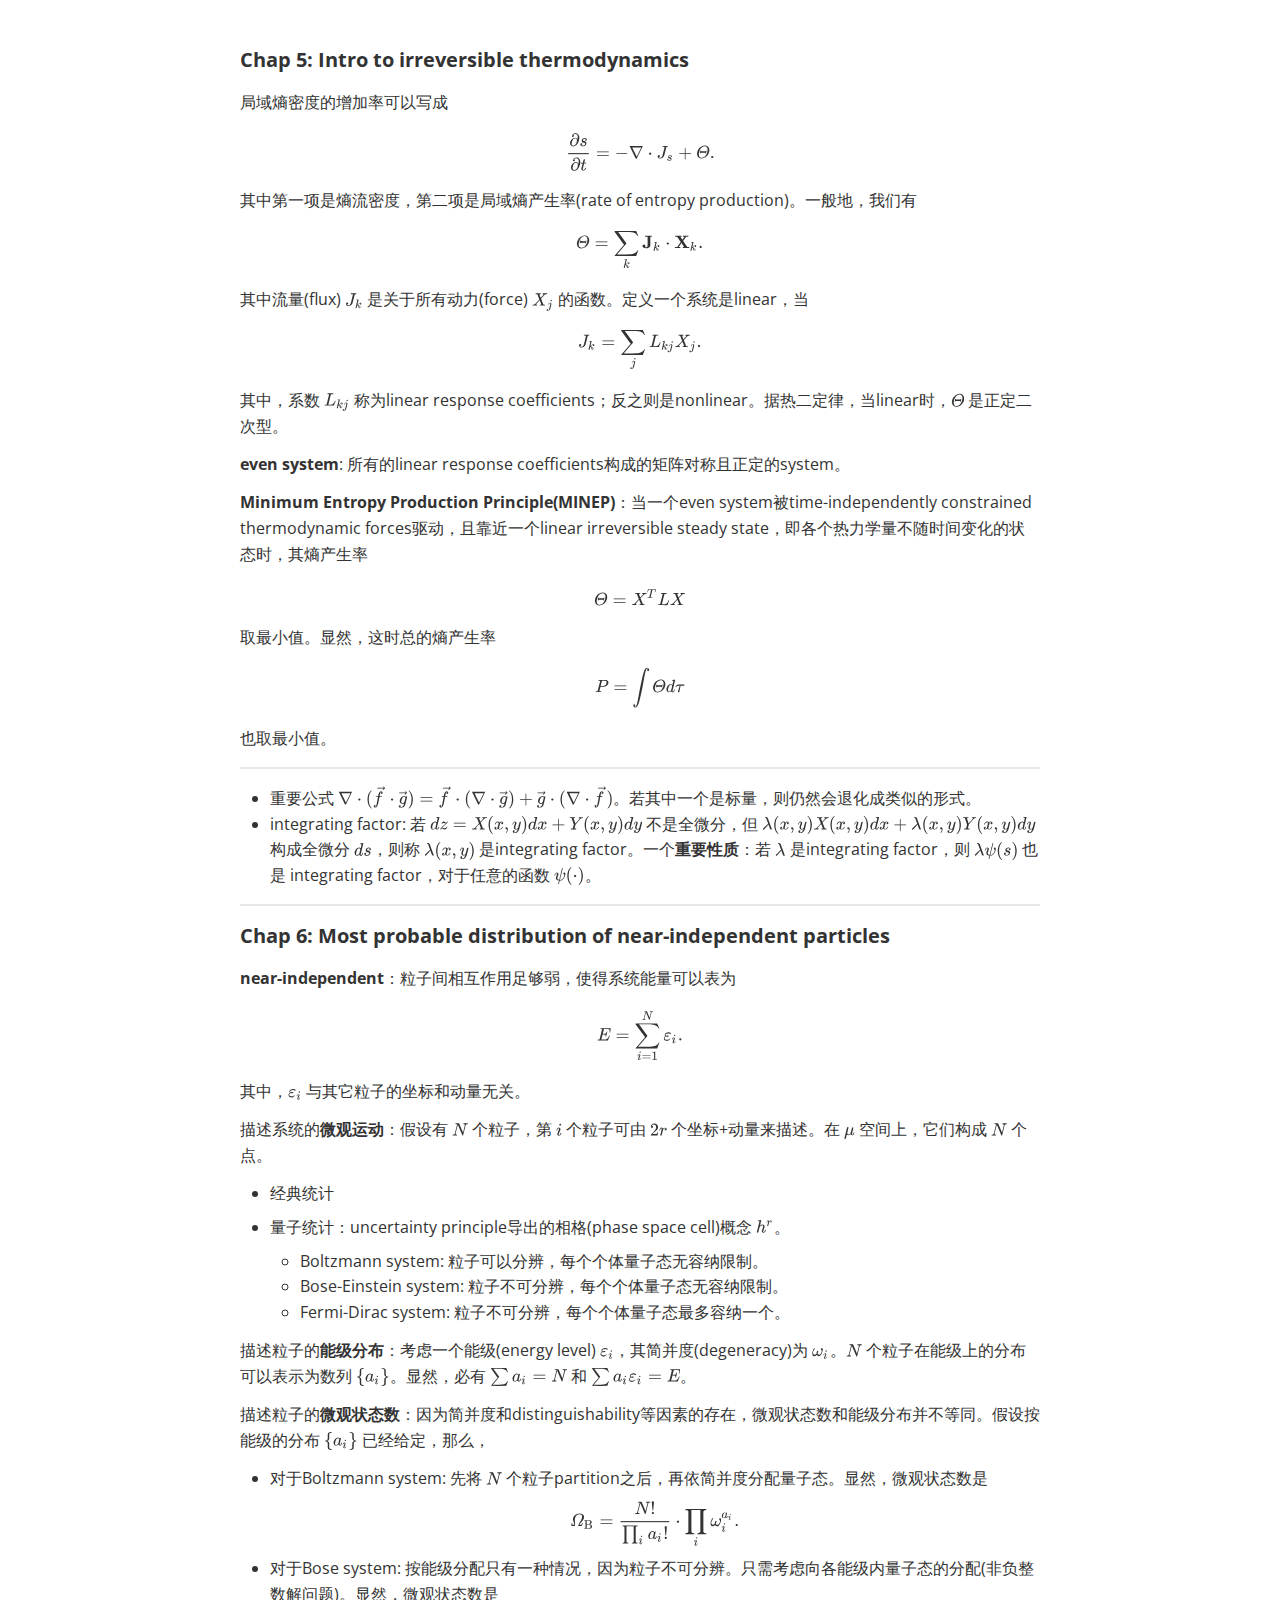
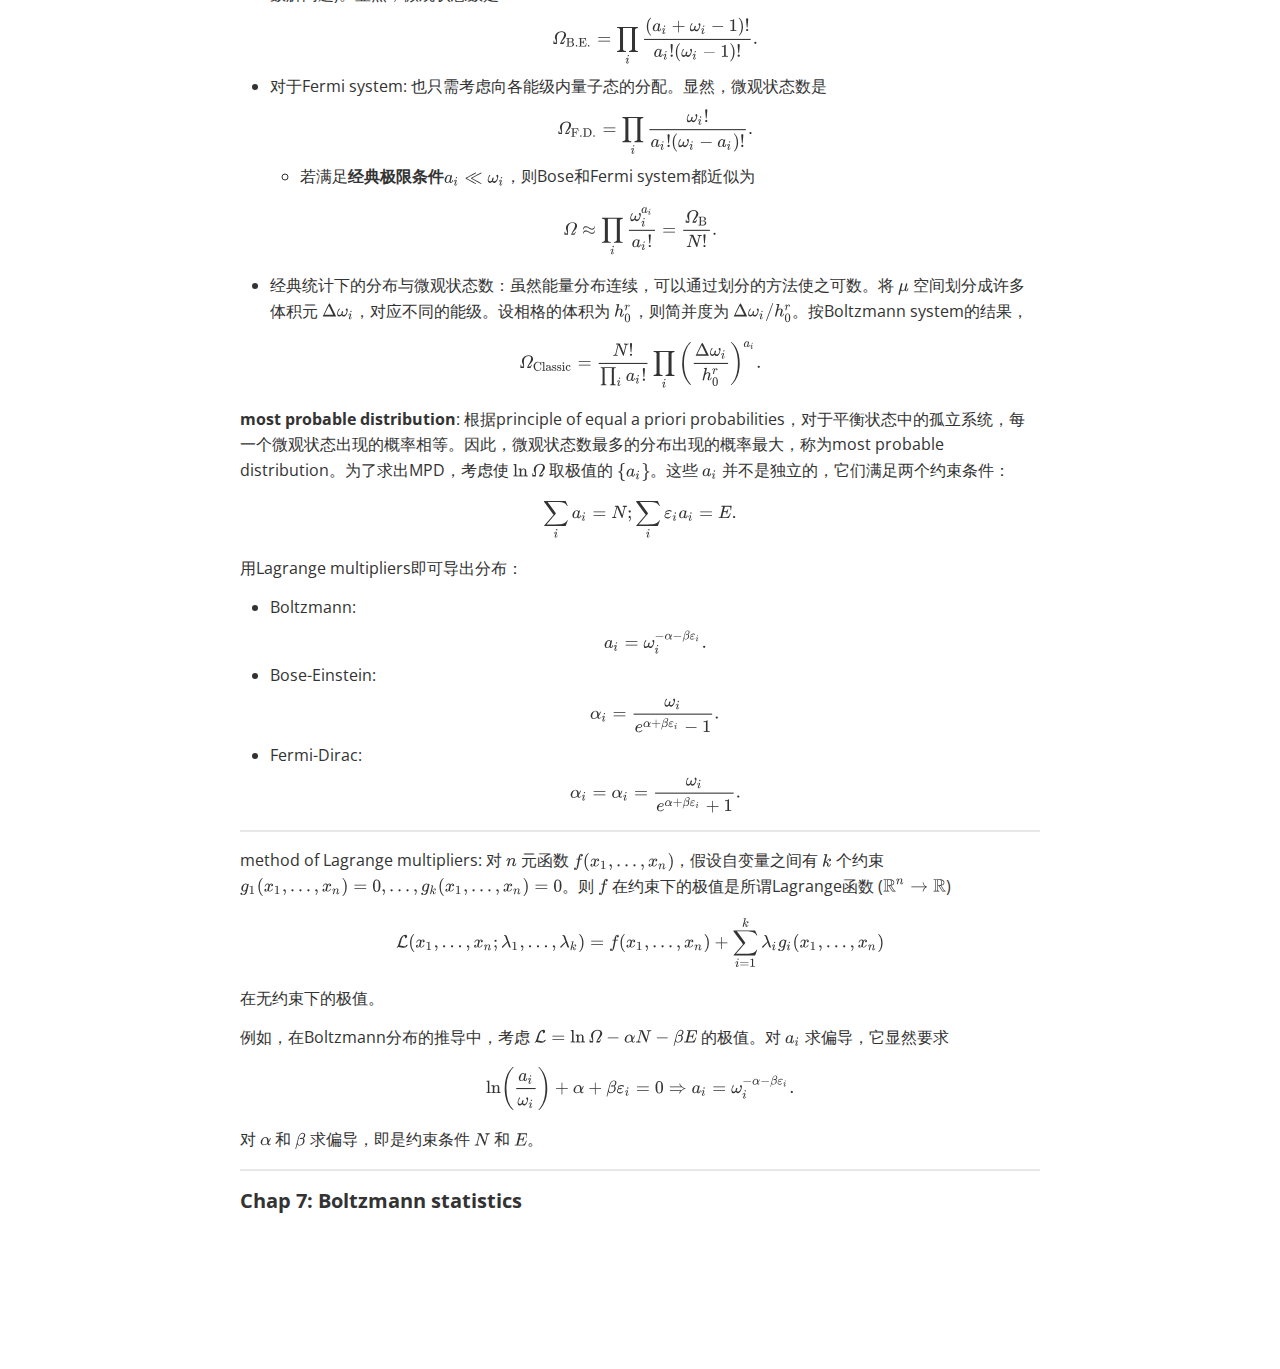
==== opennotes/thermodynamics/thermonotes_5-6.html @ 4eda4f96 "notes on thermodynamics" ====
<!doctype html>
<html>
<head>
<meta charset='UTF-8'><meta name='viewport' content='width=device-width initial-scale=1'>
<title>thermonotes</title><link href='https://fonts.loli.net/css?family=Open+Sans:400italic,700italic,700,400&subset=latin,latin-ext' rel='stylesheet' type='text/css' /><style type='text/css'>html {overflow-x: initial !important;}:root { --bg-color:#ffffff; --text-color:#333333; --select-text-bg-color:#B5D6FC; --select-text-font-color:auto; --monospace:"Lucida Console",Consolas,"Courier",monospace; }
html { font-size: 14px; background-color: var(--bg-color); color: var(--text-color); font-family: "Helvetica Neue", Helvetica, Arial, sans-serif; -webkit-font-smoothing: antialiased; }
body { margin: 0px; padding: 0px; height: auto; bottom: 0px; top: 0px; left: 0px; right: 0px; font-size: 1rem; line-height: 1.42857; overflow-x: hidden; background: inherit; tab-size: 4; }
iframe { margin: auto; }
a.url { word-break: break-all; }
a:active, a:hover { outline: 0px; }
.in-text-selection, ::selection { text-shadow: none; background: var(--select-text-bg-color); color: var(--select-text-font-color); }
#write { margin: 0px auto; height: auto; width: inherit; word-break: normal; overflow-wrap: break-word; position: relative; white-space: normal; overflow-x: visible; padding-top: 40px; }
#write.first-line-indent p { text-indent: 2em; }
#write.first-line-indent li p, #write.first-line-indent p * { text-indent: 0px; }
#write.first-line-indent li { margin-left: 2em; }
.for-image #write { padding-left: 8px; padding-right: 8px; }
body.typora-export { padding-left: 30px; padding-right: 30px; }
.typora-export .footnote-line, .typora-export li, .typora-export p { white-space: pre-wrap; }
@media screen and (max-width: 500px) {
  body.typora-export { padding-left: 0px; padding-right: 0px; }
  #write { padding-left: 20px; padding-right: 20px; }
  .CodeMirror-sizer { margin-left: 0px !important; }
  .CodeMirror-gutters { display: none !important; }
}
#write li > figure:last-child { margin-bottom: 0.5rem; }
#write ol, #write ul { position: relative; }
img { max-width: 100%; vertical-align: middle; }
button, input, select, textarea { color: inherit; font: inherit; }
input[type="checkbox"], input[type="radio"] { line-height: normal; padding: 0px; }
*, ::after, ::before { box-sizing: border-box; }
#write h1, #write h2, #write h3, #write h4, #write h5, #write h6, #write p, #write pre { width: inherit; }
#write h1, #write h2, #write h3, #write h4, #write h5, #write h6, #write p { position: relative; }
p { line-height: inherit; }
h1, h2, h3, h4, h5, h6 { break-after: avoid-page; break-inside: avoid; orphans: 2; }
p { orphans: 4; }
h1 { font-size: 2rem; }
h2 { font-size: 1.8rem; }
h3 { font-size: 1.6rem; }
h4 { font-size: 1.4rem; }
h5 { font-size: 1.2rem; }
h6 { font-size: 1rem; }
.md-math-block, .md-rawblock, h1, h2, h3, h4, h5, h6, p { margin-top: 1rem; margin-bottom: 1rem; }
.hidden { display: none; }
.md-blockmeta { color: rgb(204, 204, 204); font-weight: 700; font-style: italic; }
a { cursor: pointer; }
sup.md-footnote { padding: 2px 4px; background-color: rgba(238, 238, 238, 0.7); color: rgb(85, 85, 85); border-radius: 4px; cursor: pointer; }
sup.md-footnote a, sup.md-footnote a:hover { color: inherit; text-transform: inherit; text-decoration: inherit; }
#write input[type="checkbox"] { cursor: pointer; width: inherit; height: inherit; }
figure { overflow-x: auto; margin: 1.2em 0px; max-width: calc(100% + 16px); padding: 0px; }
figure > table { margin: 0px !important; }
tr { break-inside: avoid; break-after: auto; }
thead { display: table-header-group; }
table { border-collapse: collapse; border-spacing: 0px; width: 100%; overflow: auto; break-inside: auto; text-align: left; }
table.md-table td { min-width: 32px; }
.CodeMirror-gutters { border-right: 0px; background-color: inherit; }
.CodeMirror-linenumber { user-select: none; }
.CodeMirror { text-align: left; }
.CodeMirror-placeholder { opacity: 0.3; }
.CodeMirror pre { padding: 0px 4px; }
.CodeMirror-lines { padding: 0px; }
div.hr:focus { cursor: none; }
#write pre { white-space: pre-wrap; }
#write.fences-no-line-wrapping pre { white-space: pre; }
#write pre.ty-contain-cm { white-space: normal; }
.CodeMirror-gutters { margin-right: 4px; }
.md-fences { font-size: 0.9rem; display: block; break-inside: avoid; text-align: left; overflow: visible; white-space: pre; background: inherit; position: relative !important; }
.md-diagram-panel { width: 100%; margin-top: 10px; text-align: center; padding-top: 0px; padding-bottom: 8px; overflow-x: auto; }
#write .md-fences.mock-cm { white-space: pre-wrap; }
.md-fences.md-fences-with-lineno { padding-left: 0px; }
#write.fences-no-line-wrapping .md-fences.mock-cm { white-space: pre; overflow-x: auto; }
.md-fences.mock-cm.md-fences-with-lineno { padding-left: 8px; }
.CodeMirror-line, twitterwidget { break-inside: avoid; }
.footnotes { opacity: 0.8; font-size: 0.9rem; margin-top: 1em; margin-bottom: 1em; }
.footnotes + .footnotes { margin-top: 0px; }
.md-reset { margin: 0px; padding: 0px; border: 0px; outline: 0px; vertical-align: top; background: 0px 0px; text-decoration: none; text-shadow: none; float: none; position: static; width: auto; height: auto; white-space: nowrap; cursor: inherit; -webkit-tap-highlight-color: transparent; line-height: normal; font-weight: 400; text-align: left; box-sizing: content-box; direction: ltr; }
li div { padding-top: 0px; }
blockquote { margin: 1rem 0px; }
li .mathjax-block, li p { margin: 0.5rem 0px; }
li { margin: 0px; position: relative; }
blockquote > :last-child { margin-bottom: 0px; }
blockquote > :first-child, li > :first-child { margin-top: 0px; }
.footnotes-area { color: rgb(136, 136, 136); margin-top: 0.714rem; padding-bottom: 0.143rem; white-space: normal; }
#write .footnote-line { white-space: pre-wrap; }
@media print {
  body, html { border: 1px solid transparent; height: 99%; break-after: avoid; break-before: avoid; }
  #write { margin-top: 0px; padding-top: 0px; border-color: transparent !important; }
  .typora-export * { -webkit-print-color-adjust: exact; }
  html.blink-to-pdf { font-size: 13px; }
  .typora-export #write { padding-left: 32px; padding-right: 32px; padding-bottom: 0px; break-after: avoid; }
  .typora-export #write::after { height: 0px; }
}
.footnote-line { margin-top: 0.714em; font-size: 0.7em; }
a img, img a { cursor: pointer; }
pre.md-meta-block { font-size: 0.8rem; min-height: 0.8rem; white-space: pre-wrap; background: rgb(204, 204, 204); display: block; overflow-x: hidden; }
p > .md-image:only-child:not(.md-img-error) img, p > img:only-child { display: block; margin: auto; }
p > .md-image:only-child { display: inline-block; width: 100%; }
#write .MathJax_Display { margin: 0.8em 0px 0px; }
.md-math-block { width: 100%; }
.md-math-block:not(:empty)::after { display: none; }
[contenteditable="true"]:active, [contenteditable="true"]:focus { outline: 0px; box-shadow: none; }
.md-task-list-item { position: relative; list-style-type: none; }
.task-list-item.md-task-list-item { padding-left: 0px; }
.md-task-list-item > input { position: absolute; top: 0px; left: 0px; margin-left: -1.2em; margin-top: calc(1em - 10px); border: none; }
.math { font-size: 1rem; }
.md-toc { min-height: 3.58rem; position: relative; font-size: 0.9rem; border-radius: 10px; }
.md-toc-content { position: relative; margin-left: 0px; }
.md-toc-content::after, .md-toc::after { display: none; }
.md-toc-item { display: block; color: rgb(65, 131, 196); }
.md-toc-item a { text-decoration: none; }
.md-toc-inner:hover { text-decoration: underline; }
.md-toc-inner { display: inline-block; cursor: pointer; }
.md-toc-h1 .md-toc-inner { margin-left: 0px; font-weight: 700; }
.md-toc-h2 .md-toc-inner { margin-left: 2em; }
.md-toc-h3 .md-toc-inner { margin-left: 4em; }
.md-toc-h4 .md-toc-inner { margin-left: 6em; }
.md-toc-h5 .md-toc-inner { margin-left: 8em; }
.md-toc-h6 .md-toc-inner { margin-left: 10em; }
@media screen and (max-width: 48em) {
  .md-toc-h3 .md-toc-inner { margin-left: 3.5em; }
  .md-toc-h4 .md-toc-inner { margin-left: 5em; }
  .md-toc-h5 .md-toc-inner { margin-left: 6.5em; }
  .md-toc-h6 .md-toc-inner { margin-left: 8em; }
}
a.md-toc-inner { font-size: inherit; font-style: inherit; font-weight: inherit; line-height: inherit; }
.footnote-line a:not(.reversefootnote) { color: inherit; }
.md-attr { display: none; }
.md-fn-count::after { content: "."; }
code, pre, samp, tt { font-family: var(--monospace); }
kbd { margin: 0px 0.1em; padding: 0.1em 0.6em; font-size: 0.8em; color: rgb(36, 39, 41); background: rgb(255, 255, 255); border: 1px solid rgb(173, 179, 185); border-radius: 3px; box-shadow: rgba(12, 13, 14, 0.2) 0px 1px 0px, rgb(255, 255, 255) 0px 0px 0px 2px inset; white-space: nowrap; vertical-align: middle; }
.md-comment { color: rgb(162, 127, 3); opacity: 0.8; font-family: var(--monospace); }
code { text-align: left; vertical-align: initial; }
a.md-print-anchor { white-space: pre !important; border-width: initial !important; border-style: none !important; border-color: initial !important; display: inline-block !important; position: absolute !important; width: 1px !important; right: 0px !important; outline: 0px !important; background: 0px 0px !important; text-decoration: initial !important; text-shadow: initial !important; }
.md-inline-math .MathJax_SVG .noError { display: none !important; }
.html-for-mac .inline-math-svg .MathJax_SVG { vertical-align: 0.2px; }
.md-math-block .MathJax_SVG_Display { text-align: center; margin: 0px; position: relative; text-indent: 0px; max-width: none; max-height: none; min-height: 0px; min-width: 100%; width: auto; overflow-y: hidden; display: block !important; }
.MathJax_SVG_Display, .md-inline-math .MathJax_SVG_Display { width: auto; margin: inherit; display: inline-block !important; }
.MathJax_SVG .MJX-monospace { font-family: var(--monospace); }
.MathJax_SVG .MJX-sans-serif { font-family: sans-serif; }
.MathJax_SVG { display: inline; font-style: normal; font-weight: 400; line-height: normal; zoom: 90%; text-indent: 0px; text-align: left; text-transform: none; letter-spacing: normal; word-spacing: normal; overflow-wrap: normal; white-space: nowrap; float: none; direction: ltr; max-width: none; max-height: none; min-width: 0px; min-height: 0px; border: 0px; padding: 0px; margin: 0px; }
.MathJax_SVG * { transition: none 0s ease 0s; }
.MathJax_SVG_Display svg { vertical-align: middle !important; margin-bottom: 0px !important; margin-top: 0px !important; }
.os-windows.monocolor-emoji .md-emoji { font-family: "Segoe UI Symbol", sans-serif; }
.md-diagram-panel > svg { max-width: 100%; }
[lang="mermaid"] svg, [lang="flow"] svg { max-width: 100%; height: auto; }
[lang="mermaid"] .node text { font-size: 1rem; }
table tr th { border-bottom: 0px; }
video { max-width: 100%; display: block; margin: 0px auto; }
iframe { max-width: 100%; width: 100%; border: none; }
.highlight td, .highlight tr { border: 0px; }
svg[id^="mermaidChart"] { line-height: 1em; }
mark { background: rgb(255, 255, 0); color: rgb(0, 0, 0); }
.md-html-inline .md-plain, .md-html-inline strong, mark .md-inline-math, mark strong { color: inherit; }
mark .md-meta { color: rgb(0, 0, 0); opacity: 0.3 !important; }


:root {
    --side-bar-bg-color: #fafafa;
    --control-text-color: #777;
}

@include-when-export url(https://fonts.loli.net/css?family=Open+Sans:400italic,700italic,700,400&subset=latin,latin-ext);

html {
    font-size: 16px;
}

body {
    font-family: "Open Sans","Clear Sans","Helvetica Neue",Helvetica,Arial,sans-serif;
    color: rgb(51, 51, 51);
    line-height: 1.6;
}

#write {
    max-width: 860px;
  	margin: 0 auto;
  	padding: 30px;
    padding-bottom: 100px;
}
#write > ul:first-child,
#write > ol:first-child{
    margin-top: 30px;
}

a {
    color: #4183C4;
}
h1,
h2,
h3,
h4,
h5,
h6 {
    position: relative;
    margin-top: 1rem;
    margin-bottom: 1rem;
    font-weight: bold;
    line-height: 1.4;
    cursor: text;
}
h1:hover a.anchor,
h2:hover a.anchor,
h3:hover a.anchor,
h4:hover a.anchor,
h5:hover a.anchor,
h6:hover a.anchor {
    text-decoration: none;
}
h1 tt,
h1 code {
    font-size: inherit;
}
h2 tt,
h2 code {
    font-size: inherit;
}
h3 tt,
h3 code {
    font-size: inherit;
}
h4 tt,
h4 code {
    font-size: inherit;
}
h5 tt,
h5 code {
    font-size: inherit;
}
h6 tt,
h6 code {
    font-size: inherit;
}
h1 {
    padding-bottom: .3em;
    font-size: 2.25em;
    line-height: 1.2;
    border-bottom: 1px solid #eee;
}
h2 {
   padding-bottom: .3em;
    font-size: 1.75em;
    line-height: 1.225;
    border-bottom: 1px solid #eee;
}
h3 {
    font-size: 1.5em;
    line-height: 1.43;
}
h4 {
    font-size: 1.25em;
}
h5 {
    font-size: 1em;
}
h6 {
   font-size: 1em;
    color: #777;
}
p,
blockquote,
ul,
ol,
dl,
table{
    margin: 0.8em 0;
}
li>ol,
li>ul {
    margin: 0 0;
}
hr {
    height: 2px;
    padding: 0;
    margin: 16px 0;
    background-color: #e7e7e7;
    border: 0 none;
    overflow: hidden;
    box-sizing: content-box;
}

li p.first {
    display: inline-block;
}
ul,
ol {
    padding-left: 30px;
}
ul:first-child,
ol:first-child {
    margin-top: 0;
}
ul:last-child,
ol:last-child {
    margin-bottom: 0;
}
blockquote {
    border-left: 4px solid #dfe2e5;
    padding: 0 15px;
    color: #777777;
}
blockquote blockquote {
    padding-right: 0;
}
table {
    padding: 0;
    word-break: initial;
}
table tr {
    border-top: 1px solid #dfe2e5;
    margin: 0;
    padding: 0;
}
table tr:nth-child(2n),
thead {
    background-color: #f8f8f8;
}
table tr th {
    font-weight: bold;
    border: 1px solid #dfe2e5;
    border-bottom: 0;
    margin: 0;
    padding: 6px 13px;
}
table tr td {
    border: 1px solid #dfe2e5;
    margin: 0;
    padding: 6px 13px;
}
table tr th:first-child,
table tr td:first-child {
    margin-top: 0;
}
table tr th:last-child,
table tr td:last-child {
    margin-bottom: 0;
}

.CodeMirror-lines {
    padding-left: 4px;
}

.code-tooltip {
    box-shadow: 0 1px 1px 0 rgba(0,28,36,.3);
    border-top: 1px solid #eef2f2;
}

.md-fences,
code,
tt {
    border: 1px solid #e7eaed;
    background-color: #f8f8f8;
    border-radius: 3px;
    padding: 0;
    padding: 2px 4px 0px 4px;
    font-size: 0.9em;
}

code {
    background-color: #f3f4f4;
    padding: 0 2px 0 2px;
}

.md-fences {
    margin-bottom: 15px;
    margin-top: 15px;
    padding-top: 8px;
    padding-bottom: 6px;
}


.md-task-list-item > input {
  margin-left: -1.3em;
}

@media print {
    html {
        font-size: 13px;
    }
    table,
    pre {
        page-break-inside: avoid;
    }
    pre {
        word-wrap: break-word;
    }
}

.md-fences {
	background-color: #f8f8f8;
}
#write pre.md-meta-block {
	padding: 1rem;
    font-size: 85%;
    line-height: 1.45;
    background-color: #f7f7f7;
    border: 0;
    border-radius: 3px;
    color: #777777;
    margin-top: 0 !important;
}

.mathjax-block>.code-tooltip {
	bottom: .375rem;
}

.md-mathjax-midline {
    background: #fafafa;
}

#write>h3.md-focus:before{
	left: -1.5625rem;
	top: .375rem;
}
#write>h4.md-focus:before{
	left: -1.5625rem;
	top: .285714286rem;
}
#write>h5.md-focus:before{
	left: -1.5625rem;
	top: .285714286rem;
}
#write>h6.md-focus:before{
	left: -1.5625rem;
	top: .285714286rem;
}
.md-image>.md-meta {
    /*border: 1px solid #ddd;*/
    border-radius: 3px;
    padding: 2px 0px 0px 4px;
    font-size: 0.9em;
    color: inherit;
}

.md-tag {
    color: #a7a7a7;
    opacity: 1;
}

.md-toc { 
    margin-top:20px;
    padding-bottom:20px;
}

.sidebar-tabs {
    border-bottom: none;
}

#typora-quick-open {
    border: 1px solid #ddd;
    background-color: #f8f8f8;
}

#typora-quick-open-item {
    background-color: #FAFAFA;
    border-color: #FEFEFE #e5e5e5 #e5e5e5 #eee;
    border-style: solid;
    border-width: 1px;
}

/** focus mode */
.on-focus-mode blockquote {
    border-left-color: rgba(85, 85, 85, 0.12);
}

header, .context-menu, .megamenu-content, footer{
    font-family: "Segoe UI", "Arial", sans-serif;
}

.file-node-content:hover .file-node-icon,
.file-node-content:hover .file-node-open-state{
    visibility: visible;
}

.mac-seamless-mode #typora-sidebar {
    background-color: #fafafa;
    background-color: var(--side-bar-bg-color);
}

.md-lang {
    color: #b4654d;
}

.html-for-mac .context-menu {
    --item-hover-bg-color: #E6F0FE;
}

#md-notification .btn {
    border: 0;
}

.dropdown-menu .divider {
    border-color: #e5e5e5;
}

.ty-preferences .window-content {
    background-color: #fafafa;
}

.ty-preferences .nav-group-item.active {
    color: white;
    background: #999;
}


</style>
</head>
<body class='typora-export os-windows' >
<div  id='write'  class = 'is-node'><h4><a name="chap-5-intro-to-irreversible-thermodynamics" class="md-header-anchor"></a><span>Chap 5: Intro to irreversible thermodynamics</span></h4><p><span>局域熵密度的增加率可以写成</span></p><div contenteditable="false" spellcheck="false" class="mathjax-block md-end-block md-math-block md-rawblock" id="mathjax-n3" cid="n3" mdtype="math_block"><div class="md-rawblock-container md-math-container" tabindex="-1"><div class="MathJax_SVG_Display" style="text-align: center;"><span class="MathJax_SVG" id="MathJax-Element-1-Frame" tabindex="-1" style="font-size: 100%; display: inline-block;"><svg xmlns:xlink="http://www.w3.org/1999/xlink" width="19.308ex" height="5.262ex" viewBox="0 -1459.5 8313.1 2265.7" role="img" focusable="false" style="vertical-align: -1.872ex; max-width: 100%;"><defs><path stroke-width="0" id="E65-MJMAIN-2202" d="M202 508Q179 508 169 520T158 547Q158 557 164 577T185 624T230 675T301 710L333 715H345Q378 715 384 714Q447 703 489 661T549 568T566 457Q566 362 519 240T402 53Q321 -22 223 -22Q123 -22 73 56Q42 102 42 148V159Q42 276 129 370T322 465Q383 465 414 434T455 367L458 378Q478 461 478 515Q478 603 437 639T344 676Q266 676 223 612Q264 606 264 572Q264 547 246 528T202 508ZM430 306Q430 372 401 400T333 428Q270 428 222 382Q197 354 183 323T150 221Q132 149 132 116Q132 21 232 21Q244 21 250 22Q327 35 374 112Q389 137 409 196T430 306Z"></path><path stroke-width="0" id="E65-MJMATHI-73" d="M131 289Q131 321 147 354T203 415T300 442Q362 442 390 415T419 355Q419 323 402 308T364 292Q351 292 340 300T328 326Q328 342 337 354T354 372T367 378Q368 378 368 379Q368 382 361 388T336 399T297 405Q249 405 227 379T204 326Q204 301 223 291T278 274T330 259Q396 230 396 163Q396 135 385 107T352 51T289 7T195 -10Q118 -10 86 19T53 87Q53 126 74 143T118 160Q133 160 146 151T160 120Q160 94 142 76T111 58Q109 57 108 57T107 55Q108 52 115 47T146 34T201 27Q237 27 263 38T301 66T318 97T323 122Q323 150 302 164T254 181T195 196T148 231Q131 256 131 289Z"></path><path stroke-width="0" id="E65-MJMATHI-74" d="M26 385Q19 392 19 395Q19 399 22 411T27 425Q29 430 36 430T87 431H140L159 511Q162 522 166 540T173 566T179 586T187 603T197 615T211 624T229 626Q247 625 254 615T261 596Q261 589 252 549T232 470L222 433Q222 431 272 431H323Q330 424 330 420Q330 398 317 385H210L174 240Q135 80 135 68Q135 26 162 26Q197 26 230 60T283 144Q285 150 288 151T303 153H307Q322 153 322 145Q322 142 319 133Q314 117 301 95T267 48T216 6T155 -11Q125 -11 98 4T59 56Q57 64 57 83V101L92 241Q127 382 128 383Q128 385 77 385H26Z"></path><path stroke-width="0" id="E65-MJMAIN-3D" d="M56 347Q56 360 70 367H707Q722 359 722 347Q722 336 708 328L390 327H72Q56 332 56 347ZM56 153Q56 168 72 173H708Q722 163 722 153Q722 140 707 133H70Q56 140 56 153Z"></path><path stroke-width="0" id="E65-MJMAIN-2212" d="M84 237T84 250T98 270H679Q694 262 694 250T679 230H98Q84 237 84 250Z"></path><path stroke-width="0" id="E65-MJMAIN-2207" d="M46 676Q46 679 51 683H781Q786 679 786 676Q786 674 617 326T444 -26Q439 -33 416 -33T388 -26Q385 -22 216 326T46 676ZM697 596Q697 597 445 597T193 596Q195 591 319 336T445 80L697 596Z"></path><path stroke-width="0" id="E65-MJMAIN-22C5" d="M78 250Q78 274 95 292T138 310Q162 310 180 294T199 251Q199 226 182 208T139 190T96 207T78 250Z"></path><path stroke-width="0" id="E65-MJMATHI-4A" d="M447 625Q447 637 354 637H329Q323 642 323 645T325 664Q329 677 335 683H352Q393 681 498 681Q541 681 568 681T605 682T619 682Q633 682 633 672Q633 670 630 658Q626 642 623 640T604 637Q552 637 545 623Q541 610 483 376Q420 128 419 127Q397 64 333 21T195 -22Q137 -22 97 8T57 88Q57 130 80 152T132 174Q177 174 182 130Q182 98 164 80T123 56Q115 54 115 53T122 44Q148 15 197 15Q235 15 271 47T324 130Q328 142 387 380T447 625Z"></path><path stroke-width="0" id="E65-MJMAIN-2B" d="M56 237T56 250T70 270H369V420L370 570Q380 583 389 583Q402 583 409 568V270H707Q722 262 722 250T707 230H409V-68Q401 -82 391 -82H389H387Q375 -82 369 -68V230H70Q56 237 56 250Z"></path><path stroke-width="0" id="E65-MJMATHI-398" d="M740 435Q740 320 676 213T511 42T304 -22Q207 -22 138 35T51 201Q50 209 50 244Q50 346 98 438T227 601Q351 704 476 704Q514 704 524 703Q621 689 680 617T740 435ZM640 466Q640 523 625 565T583 628T532 658T479 668Q370 668 273 559T151 255Q150 245 150 213Q150 156 165 116T207 55T259 26T313 17Q385 17 451 63T561 184Q590 234 615 312T640 466ZM510 276Q510 278 512 288L515 298Q515 299 384 299H253L250 285Q246 271 244 268T231 265H227Q216 265 214 266T207 274Q207 278 223 345T244 416Q247 419 260 419H263Q280 419 280 408Q280 406 278 396L275 386Q275 385 406 385H537L540 399Q544 413 546 416T559 419H563Q574 419 576 418T583 410Q583 403 566 339Q549 271 544 267Q542 265 538 265H530H527Q510 265 510 276Z"></path><path stroke-width="0" id="E65-MJMAIN-2E" d="M78 60Q78 84 95 102T138 120Q162 120 180 104T199 61Q199 36 182 18T139 0T96 17T78 60Z"></path></defs><g stroke="currentColor" fill="currentColor" stroke-width="0" transform="matrix(1 0 0 -1 0 0)"><g transform="translate(120,0)"><rect stroke="none" width="1156" height="60" x="0" y="220"></rect><g transform="translate(60,676)"><use xlink:href="#E65-MJMAIN-2202" x="0" y="0"></use><use xlink:href="#E65-MJMATHI-73" x="567" y="0"></use></g><g transform="translate(114,-686)"><use xlink:href="#E65-MJMAIN-2202" x="0" y="0"></use><use xlink:href="#E65-MJMATHI-74" x="567" y="0"></use></g></g><use xlink:href="#E65-MJMAIN-3D" x="1673" y="0"></use><use xlink:href="#E65-MJMAIN-2212" x="2729" y="0"></use><use xlink:href="#E65-MJMAIN-2207" x="3507" y="0"></use><use xlink:href="#E65-MJMAIN-22C5" x="4562" y="0"></use><g transform="translate(5063,0)"><use xlink:href="#E65-MJMATHI-4A" x="0" y="0"></use><use transform="scale(0.707)" xlink:href="#E65-MJMATHI-73" x="784" y="-213"></use></g><use xlink:href="#E65-MJMAIN-2B" x="6271" y="0"></use><use xlink:href="#E65-MJMATHI-398" x="7272" y="0"></use><use xlink:href="#E65-MJMAIN-2E" x="8035" y="0"></use></g></svg></span></div><script type="math/tex; mode=display" id="MathJax-Element-1">\frac{\part s}{\part t}=-\nabla\cdot J_s+\varTheta.</script></div></div><p><span>其中第一项是熵流密度，第二项是局域熵产生率(rate of entropy production)。一般地，我们有</span></p><div contenteditable="false" spellcheck="false" class="mathjax-block md-end-block md-math-block md-rawblock" id="mathjax-n5" cid="n5" mdtype="math_block"><div class="md-rawblock-container md-math-container" tabindex="-1"><div class="MathJax_SVG_Display" style="text-align: center;"><span class="MathJax_SVG" id="MathJax-Element-2-Frame" tabindex="-1" style="font-size: 100%; display: inline-block;"><svg xmlns:xlink="http://www.w3.org/1999/xlink" width="16.508ex" height="5.379ex" viewBox="0 -1007.2 7107.5 2315.9" role="img" focusable="false" style="vertical-align: -3.04ex; max-width: 100%;"><defs><path stroke-width="0" id="E66-MJMATHI-398" d="M740 435Q740 320 676 213T511 42T304 -22Q207 -22 138 35T51 201Q50 209 50 244Q50 346 98 438T227 601Q351 704 476 704Q514 704 524 703Q621 689 680 617T740 435ZM640 466Q640 523 625 565T583 628T532 658T479 668Q370 668 273 559T151 255Q150 245 150 213Q150 156 165 116T207 55T259 26T313 17Q385 17 451 63T561 184Q590 234 615 312T640 466ZM510 276Q510 278 512 288L515 298Q515 299 384 299H253L250 285Q246 271 244 268T231 265H227Q216 265 214 266T207 274Q207 278 223 345T244 416Q247 419 260 419H263Q280 419 280 408Q280 406 278 396L275 386Q275 385 406 385H537L540 399Q544 413 546 416T559 419H563Q574 419 576 418T583 410Q583 403 566 339Q549 271 544 267Q542 265 538 265H530H527Q510 265 510 276Z"></path><path stroke-width="0" id="E66-MJMAIN-3D" d="M56 347Q56 360 70 367H707Q722 359 722 347Q722 336 708 328L390 327H72Q56 332 56 347ZM56 153Q56 168 72 173H708Q722 163 722 153Q722 140 707 133H70Q56 140 56 153Z"></path><path stroke-width="0" id="E66-MJSZ2-2211" d="M60 948Q63 950 665 950H1267L1325 815Q1384 677 1388 669H1348L1341 683Q1320 724 1285 761Q1235 809 1174 838T1033 881T882 898T699 902H574H543H251L259 891Q722 258 724 252Q725 250 724 246Q721 243 460 -56L196 -356Q196 -357 407 -357Q459 -357 548 -357T676 -358Q812 -358 896 -353T1063 -332T1204 -283T1307 -196Q1328 -170 1348 -124H1388Q1388 -125 1381 -145T1356 -210T1325 -294L1267 -449L666 -450Q64 -450 61 -448Q55 -446 55 -439Q55 -437 57 -433L590 177Q590 178 557 222T452 366T322 544L56 909L55 924Q55 945 60 948Z"></path><path stroke-width="0" id="E66-MJMATHI-6B" d="M121 647Q121 657 125 670T137 683Q138 683 209 688T282 694Q294 694 294 686Q294 679 244 477Q194 279 194 272Q213 282 223 291Q247 309 292 354T362 415Q402 442 438 442Q468 442 485 423T503 369Q503 344 496 327T477 302T456 291T438 288Q418 288 406 299T394 328Q394 353 410 369T442 390L458 393Q446 405 434 405H430Q398 402 367 380T294 316T228 255Q230 254 243 252T267 246T293 238T320 224T342 206T359 180T365 147Q365 130 360 106T354 66Q354 26 381 26Q429 26 459 145Q461 153 479 153H483Q499 153 499 144Q499 139 496 130Q455 -11 378 -11Q333 -11 305 15T277 90Q277 108 280 121T283 145Q283 167 269 183T234 206T200 217T182 220H180Q168 178 159 139T145 81T136 44T129 20T122 7T111 -2Q98 -11 83 -11Q66 -11 57 -1T48 16Q48 26 85 176T158 471L195 616Q196 629 188 632T149 637H144Q134 637 131 637T124 640T121 647Z"></path><path stroke-width="0" id="E66-MJMAINB-4A" d="M174 114Q174 96 169 82T159 63T144 47L155 45Q183 40 203 40Q271 40 290 104Q294 118 294 150T295 380V624H154V686H169Q196 683 365 683Q499 683 517 686H527V624H446V379Q446 183 446 153T441 108Q413 32 315 2Q266 -11 208 -11Q160 -11 118 -2T42 37T8 114V122Q8 150 30 174T91 198T152 174T174 122V114Z"></path><path stroke-width="0" id="E66-MJMAIN-22C5" d="M78 250Q78 274 95 292T138 310Q162 310 180 294T199 251Q199 226 182 208T139 190T96 207T78 250Z"></path><path stroke-width="0" id="E66-MJMAINB-58" d="M327 0Q306 3 174 3Q52 3 43 0H33V62H98L162 63L360 333L157 624H48V686H59Q80 683 217 683Q368 683 395 686H408V624H335L393 540L452 458L573 623Q573 624 528 624H483V686H494Q515 683 646 683Q769 683 778 686H787V624H658L575 511Q493 398 493 397L508 376Q522 356 553 312T611 229L727 62H835V0H824Q803 3 667 3Q516 3 489 0H476V62H513L549 63L401 274L247 63Q247 62 292 62H338V0H327Z"></path><path stroke-width="0" id="E66-MJMAIN-2E" d="M78 60Q78 84 95 102T138 120Q162 120 180 104T199 61Q199 36 182 18T139 0T96 17T78 60Z"></path></defs><g stroke="currentColor" fill="currentColor" stroke-width="0" transform="matrix(1 0 0 -1 0 0)"><use xlink:href="#E66-MJMATHI-398" x="0" y="0"></use><use xlink:href="#E66-MJMAIN-3D" x="1040" y="0"></use><g transform="translate(2096,0)"><use xlink:href="#E66-MJSZ2-2211" x="0" y="0"></use><use transform="scale(0.707)" xlink:href="#E66-MJMATHI-6B" x="760" y="-1567"></use></g><g transform="translate(3707,0)"><use xlink:href="#E66-MJMAINB-4A" x="0" y="0"></use><use transform="scale(0.707)" xlink:href="#E66-MJMATHI-6B" x="840" y="-213"></use></g><use xlink:href="#E66-MJMAIN-22C5" x="4991" y="0"></use><g transform="translate(5492,0)"><use xlink:href="#E66-MJMAINB-58" x="0" y="0"></use><use transform="scale(0.707)" xlink:href="#E66-MJMATHI-6B" x="1228" y="-213"></use></g><use xlink:href="#E66-MJMAIN-2E" x="6829" y="0"></use></g></svg></span></div><script type="math/tex; mode=display" id="MathJax-Element-2">\varTheta=\sum_k \mathbf J_k\cdot \mathbf X_k.</script></div></div><p><span>其中流量(flux) </span><span class="MathJax_SVG" tabindex="-1" style="font-size: 100%; display: inline-block;"><svg xmlns:xlink="http://www.w3.org/1999/xlink" width="2.377ex" height="2.344ex" viewBox="0 -755.9 1023.4 1009.2" role="img" focusable="false" style="vertical-align: -0.588ex;"><defs><path stroke-width="0" id="E18-MJMATHI-4A" d="M447 625Q447 637 354 637H329Q323 642 323 645T325 664Q329 677 335 683H352Q393 681 498 681Q541 681 568 681T605 682T619 682Q633 682 633 672Q633 670 630 658Q626 642 623 640T604 637Q552 637 545 623Q541 610 483 376Q420 128 419 127Q397 64 333 21T195 -22Q137 -22 97 8T57 88Q57 130 80 152T132 174Q177 174 182 130Q182 98 164 80T123 56Q115 54 115 53T122 44Q148 15 197 15Q235 15 271 47T324 130Q328 142 387 380T447 625Z"></path><path stroke-width="0" id="E18-MJMATHI-6B" d="M121 647Q121 657 125 670T137 683Q138 683 209 688T282 694Q294 694 294 686Q294 679 244 477Q194 279 194 272Q213 282 223 291Q247 309 292 354T362 415Q402 442 438 442Q468 442 485 423T503 369Q503 344 496 327T477 302T456 291T438 288Q418 288 406 299T394 328Q394 353 410 369T442 390L458 393Q446 405 434 405H430Q398 402 367 380T294 316T228 255Q230 254 243 252T267 246T293 238T320 224T342 206T359 180T365 147Q365 130 360 106T354 66Q354 26 381 26Q429 26 459 145Q461 153 479 153H483Q499 153 499 144Q499 139 496 130Q455 -11 378 -11Q333 -11 305 15T277 90Q277 108 280 121T283 145Q283 167 269 183T234 206T200 217T182 220H180Q168 178 159 139T145 81T136 44T129 20T122 7T111 -2Q98 -11 83 -11Q66 -11 57 -1T48 16Q48 26 85 176T158 471L195 616Q196 629 188 632T149 637H144Q134 637 131 637T124 640T121 647Z"></path></defs><g stroke="currentColor" fill="currentColor" stroke-width="0" transform="matrix(1 0 0 -1 0 0)"><use xlink:href="#E18-MJMATHI-4A" x="0" y="0"></use><use transform="scale(0.707)" xlink:href="#E18-MJMATHI-6B" x="784" y="-213"></use></g></svg></span><script type="math/tex">J_k</script><span> 是关于所有动力(force) </span><span class="MathJax_SVG" tabindex="-1" style="font-size: 100%; display: inline-block;"><svg xmlns:xlink="http://www.w3.org/1999/xlink" width="2.832ex" height="2.577ex" viewBox="0 -755.9 1219.3 1109.7" role="img" focusable="false" style="vertical-align: -0.822ex;"><defs><path stroke-width="0" id="E19-MJMATHI-58" d="M42 0H40Q26 0 26 11Q26 15 29 27Q33 41 36 43T55 46Q141 49 190 98Q200 108 306 224T411 342Q302 620 297 625Q288 636 234 637H206Q200 643 200 645T202 664Q206 677 212 683H226Q260 681 347 681Q380 681 408 681T453 682T473 682Q490 682 490 671Q490 670 488 658Q484 643 481 640T465 637Q434 634 411 620L488 426L541 485Q646 598 646 610Q646 628 622 635Q617 635 609 637Q594 637 594 648Q594 650 596 664Q600 677 606 683H618Q619 683 643 683T697 681T738 680Q828 680 837 683H845Q852 676 852 672Q850 647 840 637H824Q790 636 763 628T722 611T698 593L687 584Q687 585 592 480L505 384Q505 383 536 304T601 142T638 56Q648 47 699 46Q734 46 734 37Q734 35 732 23Q728 7 725 4T711 1Q708 1 678 1T589 2Q528 2 496 2T461 1Q444 1 444 10Q444 11 446 25Q448 35 450 39T455 44T464 46T480 47T506 54Q523 62 523 64Q522 64 476 181L429 299Q241 95 236 84Q232 76 232 72Q232 53 261 47Q262 47 267 47T273 46Q276 46 277 46T280 45T283 42T284 35Q284 26 282 19Q279 6 276 4T261 1Q258 1 243 1T201 2T142 2Q64 2 42 0Z"></path><path stroke-width="0" id="E19-MJMATHI-6A" d="M297 596Q297 627 318 644T361 661Q378 661 389 651T403 623Q403 595 384 576T340 557Q322 557 310 567T297 596ZM288 376Q288 405 262 405Q240 405 220 393T185 362T161 325T144 293L137 279Q135 278 121 278H107Q101 284 101 286T105 299Q126 348 164 391T252 441Q253 441 260 441T272 442Q296 441 316 432Q341 418 354 401T367 348V332L318 133Q267 -67 264 -75Q246 -125 194 -164T75 -204Q25 -204 7 -183T-12 -137Q-12 -110 7 -91T53 -71Q70 -71 82 -81T95 -112Q95 -148 63 -167Q69 -168 77 -168Q111 -168 139 -140T182 -74L193 -32Q204 11 219 72T251 197T278 308T289 365Q289 372 288 376Z"></path></defs><g stroke="currentColor" fill="currentColor" stroke-width="0" transform="matrix(1 0 0 -1 0 0)"><use xlink:href="#E19-MJMATHI-58" x="0" y="0"></use><use transform="scale(0.707)" xlink:href="#E19-MJMATHI-6A" x="1170" y="-213"></use></g></svg></span><script type="math/tex">X_j</script><span> 的函数。定义一个系统是linear，当</span></p><div contenteditable="false" spellcheck="false" class="mathjax-block md-end-block md-math-block md-rawblock" id="mathjax-n7" cid="n7" mdtype="math_block"><div class="md-rawblock-container md-math-container" tabindex="-1"><div class="MathJax_SVG_Display" style="text-align: center;"><span class="MathJax_SVG" id="MathJax-Element-3-Frame" tabindex="-1" style="font-size: 100%; display: inline-block;"><svg xmlns:xlink="http://www.w3.org/1999/xlink" width="16.039ex" height="5.612ex" viewBox="0 -1007.2 6905.7 2416.4" role="img" focusable="false" style="vertical-align: -3.273ex; max-width: 100%;"><defs><path stroke-width="0" id="E67-MJMATHI-4A" d="M447 625Q447 637 354 637H329Q323 642 323 645T325 664Q329 677 335 683H352Q393 681 498 681Q541 681 568 681T605 682T619 682Q633 682 633 672Q633 670 630 658Q626 642 623 640T604 637Q552 637 545 623Q541 610 483 376Q420 128 419 127Q397 64 333 21T195 -22Q137 -22 97 8T57 88Q57 130 80 152T132 174Q177 174 182 130Q182 98 164 80T123 56Q115 54 115 53T122 44Q148 15 197 15Q235 15 271 47T324 130Q328 142 387 380T447 625Z"></path><path stroke-width="0" id="E67-MJMATHI-6B" d="M121 647Q121 657 125 670T137 683Q138 683 209 688T282 694Q294 694 294 686Q294 679 244 477Q194 279 194 272Q213 282 223 291Q247 309 292 354T362 415Q402 442 438 442Q468 442 485 423T503 369Q503 344 496 327T477 302T456 291T438 288Q418 288 406 299T394 328Q394 353 410 369T442 390L458 393Q446 405 434 405H430Q398 402 367 380T294 316T228 255Q230 254 243 252T267 246T293 238T320 224T342 206T359 180T365 147Q365 130 360 106T354 66Q354 26 381 26Q429 26 459 145Q461 153 479 153H483Q499 153 499 144Q499 139 496 130Q455 -11 378 -11Q333 -11 305 15T277 90Q277 108 280 121T283 145Q283 167 269 183T234 206T200 217T182 220H180Q168 178 159 139T145 81T136 44T129 20T122 7T111 -2Q98 -11 83 -11Q66 -11 57 -1T48 16Q48 26 85 176T158 471L195 616Q196 629 188 632T149 637H144Q134 637 131 637T124 640T121 647Z"></path><path stroke-width="0" id="E67-MJMAIN-3D" d="M56 347Q56 360 70 367H707Q722 359 722 347Q722 336 708 328L390 327H72Q56 332 56 347ZM56 153Q56 168 72 173H708Q722 163 722 153Q722 140 707 133H70Q56 140 56 153Z"></path><path stroke-width="0" id="E67-MJSZ2-2211" d="M60 948Q63 950 665 950H1267L1325 815Q1384 677 1388 669H1348L1341 683Q1320 724 1285 761Q1235 809 1174 838T1033 881T882 898T699 902H574H543H251L259 891Q722 258 724 252Q725 250 724 246Q721 243 460 -56L196 -356Q196 -357 407 -357Q459 -357 548 -357T676 -358Q812 -358 896 -353T1063 -332T1204 -283T1307 -196Q1328 -170 1348 -124H1388Q1388 -125 1381 -145T1356 -210T1325 -294L1267 -449L666 -450Q64 -450 61 -448Q55 -446 55 -439Q55 -437 57 -433L590 177Q590 178 557 222T452 366T322 544L56 909L55 924Q55 945 60 948Z"></path><path stroke-width="0" id="E67-MJMATHI-6A" d="M297 596Q297 627 318 644T361 661Q378 661 389 651T403 623Q403 595 384 576T340 557Q322 557 310 567T297 596ZM288 376Q288 405 262 405Q240 405 220 393T185 362T161 325T144 293L137 279Q135 278 121 278H107Q101 284 101 286T105 299Q126 348 164 391T252 441Q253 441 260 441T272 442Q296 441 316 432Q341 418 354 401T367 348V332L318 133Q267 -67 264 -75Q246 -125 194 -164T75 -204Q25 -204 7 -183T-12 -137Q-12 -110 7 -91T53 -71Q70 -71 82 -81T95 -112Q95 -148 63 -167Q69 -168 77 -168Q111 -168 139 -140T182 -74L193 -32Q204 11 219 72T251 197T278 308T289 365Q289 372 288 376Z"></path><path stroke-width="0" id="E67-MJMATHI-4C" d="M228 637Q194 637 192 641Q191 643 191 649Q191 673 202 682Q204 683 217 683Q271 680 344 680Q485 680 506 683H518Q524 677 524 674T522 656Q517 641 513 637H475Q406 636 394 628Q387 624 380 600T313 336Q297 271 279 198T252 88L243 52Q243 48 252 48T311 46H328Q360 46 379 47T428 54T478 72T522 106T564 161Q580 191 594 228T611 270Q616 273 628 273H641Q647 264 647 262T627 203T583 83T557 9Q555 4 553 3T537 0T494 -1Q483 -1 418 -1T294 0H116Q32 0 32 10Q32 17 34 24Q39 43 44 45Q48 46 59 46H65Q92 46 125 49Q139 52 144 61Q147 65 216 339T285 628Q285 635 228 637Z"></path><path stroke-width="0" id="E67-MJMATHI-58" d="M42 0H40Q26 0 26 11Q26 15 29 27Q33 41 36 43T55 46Q141 49 190 98Q200 108 306 224T411 342Q302 620 297 625Q288 636 234 637H206Q200 643 200 645T202 664Q206 677 212 683H226Q260 681 347 681Q380 681 408 681T453 682T473 682Q490 682 490 671Q490 670 488 658Q484 643 481 640T465 637Q434 634 411 620L488 426L541 485Q646 598 646 610Q646 628 622 635Q617 635 609 637Q594 637 594 648Q594 650 596 664Q600 677 606 683H618Q619 683 643 683T697 681T738 680Q828 680 837 683H845Q852 676 852 672Q850 647 840 637H824Q790 636 763 628T722 611T698 593L687 584Q687 585 592 480L505 384Q505 383 536 304T601 142T638 56Q648 47 699 46Q734 46 734 37Q734 35 732 23Q728 7 725 4T711 1Q708 1 678 1T589 2Q528 2 496 2T461 1Q444 1 444 10Q444 11 446 25Q448 35 450 39T455 44T464 46T480 47T506 54Q523 62 523 64Q522 64 476 181L429 299Q241 95 236 84Q232 76 232 72Q232 53 261 47Q262 47 267 47T273 46Q276 46 277 46T280 45T283 42T284 35Q284 26 282 19Q279 6 276 4T261 1Q258 1 243 1T201 2T142 2Q64 2 42 0Z"></path><path stroke-width="0" id="E67-MJMAIN-2E" d="M78 60Q78 84 95 102T138 120Q162 120 180 104T199 61Q199 36 182 18T139 0T96 17T78 60Z"></path></defs><g stroke="currentColor" fill="currentColor" stroke-width="0" transform="matrix(1 0 0 -1 0 0)"><use xlink:href="#E67-MJMATHI-4A" x="0" y="0"></use><use transform="scale(0.707)" xlink:href="#E67-MJMATHI-6B" x="784" y="-213"></use><use xlink:href="#E67-MJMAIN-3D" x="1301" y="0"></use><g transform="translate(2356,0)"><use xlink:href="#E67-MJSZ2-2211" x="0" y="0"></use><use transform="scale(0.707)" xlink:href="#E67-MJMATHI-6A" x="815" y="-1534"></use></g><g transform="translate(3967,0)"><use xlink:href="#E67-MJMATHI-4C" x="0" y="0"></use><g transform="translate(681,-150)"><use transform="scale(0.707)" xlink:href="#E67-MJMATHI-6B" x="0" y="0"></use><use transform="scale(0.707)" xlink:href="#E67-MJMATHI-6A" x="521" y="0"></use></g></g><g transform="translate(5408,0)"><use xlink:href="#E67-MJMATHI-58" x="0" y="0"></use><use transform="scale(0.707)" xlink:href="#E67-MJMATHI-6A" x="1170" y="-213"></use></g><use xlink:href="#E67-MJMAIN-2E" x="6627" y="0"></use></g></svg></span></div><script type="math/tex; mode=display" id="MathJax-Element-3">J_k=\sum_jL_{kj}X_j.</script></div></div><p><span>其中，系数 </span><span class="MathJax_SVG" tabindex="-1" style="font-size: 100%; display: inline-block;"><svg xmlns:xlink="http://www.w3.org/1999/xlink" width="3.346ex" height="2.577ex" viewBox="0 -755.9 1440.7 1109.7" role="img" focusable="false" style="vertical-align: -0.822ex;"><defs><path stroke-width="0" id="E20-MJMATHI-4C" d="M228 637Q194 637 192 641Q191 643 191 649Q191 673 202 682Q204 683 217 683Q271 680 344 680Q485 680 506 683H518Q524 677 524 674T522 656Q517 641 513 637H475Q406 636 394 628Q387 624 380 600T313 336Q297 271 279 198T252 88L243 52Q243 48 252 48T311 46H328Q360 46 379 47T428 54T478 72T522 106T564 161Q580 191 594 228T611 270Q616 273 628 273H641Q647 264 647 262T627 203T583 83T557 9Q555 4 553 3T537 0T494 -1Q483 -1 418 -1T294 0H116Q32 0 32 10Q32 17 34 24Q39 43 44 45Q48 46 59 46H65Q92 46 125 49Q139 52 144 61Q147 65 216 339T285 628Q285 635 228 637Z"></path><path stroke-width="0" id="E20-MJMATHI-6B" d="M121 647Q121 657 125 670T137 683Q138 683 209 688T282 694Q294 694 294 686Q294 679 244 477Q194 279 194 272Q213 282 223 291Q247 309 292 354T362 415Q402 442 438 442Q468 442 485 423T503 369Q503 344 496 327T477 302T456 291T438 288Q418 288 406 299T394 328Q394 353 410 369T442 390L458 393Q446 405 434 405H430Q398 402 367 380T294 316T228 255Q230 254 243 252T267 246T293 238T320 224T342 206T359 180T365 147Q365 130 360 106T354 66Q354 26 381 26Q429 26 459 145Q461 153 479 153H483Q499 153 499 144Q499 139 496 130Q455 -11 378 -11Q333 -11 305 15T277 90Q277 108 280 121T283 145Q283 167 269 183T234 206T200 217T182 220H180Q168 178 159 139T145 81T136 44T129 20T122 7T111 -2Q98 -11 83 -11Q66 -11 57 -1T48 16Q48 26 85 176T158 471L195 616Q196 629 188 632T149 637H144Q134 637 131 637T124 640T121 647Z"></path><path stroke-width="0" id="E20-MJMATHI-6A" d="M297 596Q297 627 318 644T361 661Q378 661 389 651T403 623Q403 595 384 576T340 557Q322 557 310 567T297 596ZM288 376Q288 405 262 405Q240 405 220 393T185 362T161 325T144 293L137 279Q135 278 121 278H107Q101 284 101 286T105 299Q126 348 164 391T252 441Q253 441 260 441T272 442Q296 441 316 432Q341 418 354 401T367 348V332L318 133Q267 -67 264 -75Q246 -125 194 -164T75 -204Q25 -204 7 -183T-12 -137Q-12 -110 7 -91T53 -71Q70 -71 82 -81T95 -112Q95 -148 63 -167Q69 -168 77 -168Q111 -168 139 -140T182 -74L193 -32Q204 11 219 72T251 197T278 308T289 365Q289 372 288 376Z"></path></defs><g stroke="currentColor" fill="currentColor" stroke-width="0" transform="matrix(1 0 0 -1 0 0)"><use xlink:href="#E20-MJMATHI-4C" x="0" y="0"></use><g transform="translate(681,-150)"><use transform="scale(0.707)" xlink:href="#E20-MJMATHI-6B" x="0" y="0"></use><use transform="scale(0.707)" xlink:href="#E20-MJMATHI-6A" x="521" y="0"></use></g></g></svg></span><script type="math/tex">L_{kj}</script><span> 称为linear response coefficients；反之则是nonlinear。据热二定律，当linear时，</span><span class="MathJax_SVG" tabindex="-1" style="font-size: 100%; display: inline-block;"><svg xmlns:xlink="http://www.w3.org/1999/xlink" width="1.772ex" height="2.11ex" viewBox="0 -806.1 763 908.7" role="img" focusable="false" style="vertical-align: -0.238ex;"><defs><path stroke-width="0" id="E21-MJMATHI-398" d="M740 435Q740 320 676 213T511 42T304 -22Q207 -22 138 35T51 201Q50 209 50 244Q50 346 98 438T227 601Q351 704 476 704Q514 704 524 703Q621 689 680 617T740 435ZM640 466Q640 523 625 565T583 628T532 658T479 668Q370 668 273 559T151 255Q150 245 150 213Q150 156 165 116T207 55T259 26T313 17Q385 17 451 63T561 184Q590 234 615 312T640 466ZM510 276Q510 278 512 288L515 298Q515 299 384 299H253L250 285Q246 271 244 268T231 265H227Q216 265 214 266T207 274Q207 278 223 345T244 416Q247 419 260 419H263Q280 419 280 408Q280 406 278 396L275 386Q275 385 406 385H537L540 399Q544 413 546 416T559 419H563Q574 419 576 418T583 410Q583 403 566 339Q549 271 544 267Q542 265 538 265H530H527Q510 265 510 276Z"></path></defs><g stroke="currentColor" fill="currentColor" stroke-width="0" transform="matrix(1 0 0 -1 0 0)"><use xlink:href="#E21-MJMATHI-398" x="0" y="0"></use></g></svg></span><script type="math/tex">\varTheta</script><span> 是正定二次型。</span></p><p><strong><span>even system</span></strong><span>: 所有的linear response coefficients构成的矩阵对称且正定的system。</span></p><p><strong><span>Minimum Entropy Production Principle(MINEP)</span></strong><span>：当一个even system被time-independently constrained thermodynamic forces驱动，且靠近一个linear irreversible steady state，即各个热力学量不随时间变化的状态时，其熵产生率</span></p><div contenteditable="false" spellcheck="false" class="mathjax-block md-end-block md-math-block md-rawblock" id="mathjax-n11" cid="n11" mdtype="math_block"><div class="md-rawblock-container md-math-container" tabindex="-1"><div class="MathJax_SVG_Display" style="text-align: center;"><span class="MathJax_SVG" id="MathJax-Element-4-Frame" tabindex="-1" style="font-size: 100%; display: inline-block;"><svg xmlns:xlink="http://www.w3.org/1999/xlink" width="11.814ex" height="2.461ex" viewBox="0 -956.9 5086.6 1059.4" role="img" focusable="false" style="vertical-align: -0.238ex; max-width: 100%;"><defs><path stroke-width="0" id="E68-MJMATHI-398" d="M740 435Q740 320 676 213T511 42T304 -22Q207 -22 138 35T51 201Q50 209 50 244Q50 346 98 438T227 601Q351 704 476 704Q514 704 524 703Q621 689 680 617T740 435ZM640 466Q640 523 625 565T583 628T532 658T479 668Q370 668 273 559T151 255Q150 245 150 213Q150 156 165 116T207 55T259 26T313 17Q385 17 451 63T561 184Q590 234 615 312T640 466ZM510 276Q510 278 512 288L515 298Q515 299 384 299H253L250 285Q246 271 244 268T231 265H227Q216 265 214 266T207 274Q207 278 223 345T244 416Q247 419 260 419H263Q280 419 280 408Q280 406 278 396L275 386Q275 385 406 385H537L540 399Q544 413 546 416T559 419H563Q574 419 576 418T583 410Q583 403 566 339Q549 271 544 267Q542 265 538 265H530H527Q510 265 510 276Z"></path><path stroke-width="0" id="E68-MJMAIN-3D" d="M56 347Q56 360 70 367H707Q722 359 722 347Q722 336 708 328L390 327H72Q56 332 56 347ZM56 153Q56 168 72 173H708Q722 163 722 153Q722 140 707 133H70Q56 140 56 153Z"></path><path stroke-width="0" id="E68-MJMATHI-58" d="M42 0H40Q26 0 26 11Q26 15 29 27Q33 41 36 43T55 46Q141 49 190 98Q200 108 306 224T411 342Q302 620 297 625Q288 636 234 637H206Q200 643 200 645T202 664Q206 677 212 683H226Q260 681 347 681Q380 681 408 681T453 682T473 682Q490 682 490 671Q490 670 488 658Q484 643 481 640T465 637Q434 634 411 620L488 426L541 485Q646 598 646 610Q646 628 622 635Q617 635 609 637Q594 637 594 648Q594 650 596 664Q600 677 606 683H618Q619 683 643 683T697 681T738 680Q828 680 837 683H845Q852 676 852 672Q850 647 840 637H824Q790 636 763 628T722 611T698 593L687 584Q687 585 592 480L505 384Q505 383 536 304T601 142T638 56Q648 47 699 46Q734 46 734 37Q734 35 732 23Q728 7 725 4T711 1Q708 1 678 1T589 2Q528 2 496 2T461 1Q444 1 444 10Q444 11 446 25Q448 35 450 39T455 44T464 46T480 47T506 54Q523 62 523 64Q522 64 476 181L429 299Q241 95 236 84Q232 76 232 72Q232 53 261 47Q262 47 267 47T273 46Q276 46 277 46T280 45T283 42T284 35Q284 26 282 19Q279 6 276 4T261 1Q258 1 243 1T201 2T142 2Q64 2 42 0Z"></path><path stroke-width="0" id="E68-MJMATHI-54" d="M40 437Q21 437 21 445Q21 450 37 501T71 602L88 651Q93 669 101 677H569H659Q691 677 697 676T704 667Q704 661 687 553T668 444Q668 437 649 437Q640 437 637 437T631 442L629 445Q629 451 635 490T641 551Q641 586 628 604T573 629Q568 630 515 631Q469 631 457 630T439 622Q438 621 368 343T298 60Q298 48 386 46Q418 46 427 45T436 36Q436 31 433 22Q429 4 424 1L422 0Q419 0 415 0Q410 0 363 1T228 2Q99 2 64 0H49Q43 6 43 9T45 27Q49 40 55 46H83H94Q174 46 189 55Q190 56 191 56Q196 59 201 76T241 233Q258 301 269 344Q339 619 339 625Q339 630 310 630H279Q212 630 191 624Q146 614 121 583T67 467Q60 445 57 441T43 437H40Z"></path><path stroke-width="0" id="E68-MJMATHI-4C" d="M228 637Q194 637 192 641Q191 643 191 649Q191 673 202 682Q204 683 217 683Q271 680 344 680Q485 680 506 683H518Q524 677 524 674T522 656Q517 641 513 637H475Q406 636 394 628Q387 624 380 600T313 336Q297 271 279 198T252 88L243 52Q243 48 252 48T311 46H328Q360 46 379 47T428 54T478 72T522 106T564 161Q580 191 594 228T611 270Q616 273 628 273H641Q647 264 647 262T627 203T583 83T557 9Q555 4 553 3T537 0T494 -1Q483 -1 418 -1T294 0H116Q32 0 32 10Q32 17 34 24Q39 43 44 45Q48 46 59 46H65Q92 46 125 49Q139 52 144 61Q147 65 216 339T285 628Q285 635 228 637Z"></path></defs><g stroke="currentColor" fill="currentColor" stroke-width="0" transform="matrix(1 0 0 -1 0 0)"><use xlink:href="#E68-MJMATHI-398" x="0" y="0"></use><use xlink:href="#E68-MJMAIN-3D" x="1040" y="0"></use><g transform="translate(2096,0)"><use xlink:href="#E68-MJMATHI-58" x="0" y="0"></use><use transform="scale(0.707)" xlink:href="#E68-MJMATHI-54" x="1215" y="583"></use></g><use xlink:href="#E68-MJMATHI-4C" x="3553" y="0"></use><use xlink:href="#E68-MJMATHI-58" x="4234" y="0"></use></g></svg></span></div><script type="math/tex; mode=display" id="MathJax-Element-4">\varTheta=X^TLX</script></div></div><p><span>取最小值。显然，这时总的熵产生率</span></p><div contenteditable="false" spellcheck="false" class="mathjax-block md-end-block md-math-block md-rawblock" id="mathjax-n13" cid="n13" mdtype="math_block"><div class="md-rawblock-container md-math-container" tabindex="-1"><div class="MathJax_SVG_Display" style="text-align: center;"><span class="MathJax_SVG" id="MathJax-Element-5-Frame" tabindex="-1" style="font-size: 100%; display: inline-block;"><svg xmlns:xlink="http://www.w3.org/1999/xlink" width="11.609ex" height="5.612ex" viewBox="0 -1459.5 4998.2 2416.4" role="img" focusable="false" style="vertical-align: -2.223ex; max-width: 100%;"><defs><path stroke-width="0" id="E69-MJMATHI-50" d="M287 628Q287 635 230 637Q206 637 199 638T192 648Q192 649 194 659Q200 679 203 681T397 683Q587 682 600 680Q664 669 707 631T751 530Q751 453 685 389Q616 321 507 303Q500 302 402 301H307L277 182Q247 66 247 59Q247 55 248 54T255 50T272 48T305 46H336Q342 37 342 35Q342 19 335 5Q330 0 319 0Q316 0 282 1T182 2Q120 2 87 2T51 1Q33 1 33 11Q33 13 36 25Q40 41 44 43T67 46Q94 46 127 49Q141 52 146 61Q149 65 218 339T287 628ZM645 554Q645 567 643 575T634 597T609 619T560 635Q553 636 480 637Q463 637 445 637T416 636T404 636Q391 635 386 627Q384 621 367 550T332 412T314 344Q314 342 395 342H407H430Q542 342 590 392Q617 419 631 471T645 554Z"></path><path stroke-width="0" id="E69-MJMAIN-3D" d="M56 347Q56 360 70 367H707Q722 359 722 347Q722 336 708 328L390 327H72Q56 332 56 347ZM56 153Q56 168 72 173H708Q722 163 722 153Q722 140 707 133H70Q56 140 56 153Z"></path><path stroke-width="0" id="E69-MJSZ2-222B" d="M114 -798Q132 -824 165 -824H167Q195 -824 223 -764T275 -600T320 -391T362 -164Q365 -143 367 -133Q439 292 523 655T645 1127Q651 1145 655 1157T672 1201T699 1257T733 1306T777 1346T828 1360Q884 1360 912 1325T944 1245Q944 1220 932 1205T909 1186T887 1183Q866 1183 849 1198T832 1239Q832 1287 885 1296L882 1300Q879 1303 874 1307T866 1313Q851 1323 833 1323Q819 1323 807 1311T775 1255T736 1139T689 936T633 628Q574 293 510 -5T410 -437T355 -629Q278 -862 165 -862Q125 -862 92 -831T55 -746Q55 -711 74 -698T112 -685Q133 -685 150 -700T167 -741Q167 -789 114 -798Z"></path><path stroke-width="0" id="E69-MJMATHI-398" d="M740 435Q740 320 676 213T511 42T304 -22Q207 -22 138 35T51 201Q50 209 50 244Q50 346 98 438T227 601Q351 704 476 704Q514 704 524 703Q621 689 680 617T740 435ZM640 466Q640 523 625 565T583 628T532 658T479 668Q370 668 273 559T151 255Q150 245 150 213Q150 156 165 116T207 55T259 26T313 17Q385 17 451 63T561 184Q590 234 615 312T640 466ZM510 276Q510 278 512 288L515 298Q515 299 384 299H253L250 285Q246 271 244 268T231 265H227Q216 265 214 266T207 274Q207 278 223 345T244 416Q247 419 260 419H263Q280 419 280 408Q280 406 278 396L275 386Q275 385 406 385H537L540 399Q544 413 546 416T559 419H563Q574 419 576 418T583 410Q583 403 566 339Q549 271 544 267Q542 265 538 265H530H527Q510 265 510 276Z"></path><path stroke-width="0" id="E69-MJMATHI-64" d="M366 683Q367 683 438 688T511 694Q523 694 523 686Q523 679 450 384T375 83T374 68Q374 26 402 26Q411 27 422 35Q443 55 463 131Q469 151 473 152Q475 153 483 153H487H491Q506 153 506 145Q506 140 503 129Q490 79 473 48T445 8T417 -8Q409 -10 393 -10Q359 -10 336 5T306 36L300 51Q299 52 296 50Q294 48 292 46Q233 -10 172 -10Q117 -10 75 30T33 157Q33 205 53 255T101 341Q148 398 195 420T280 442Q336 442 364 400Q369 394 369 396Q370 400 396 505T424 616Q424 629 417 632T378 637H357Q351 643 351 645T353 664Q358 683 366 683ZM352 326Q329 405 277 405Q242 405 210 374T160 293Q131 214 119 129Q119 126 119 118T118 106Q118 61 136 44T179 26Q233 26 290 98L298 109L352 326Z"></path><path stroke-width="0" id="E69-MJMATHI-3C4" d="M39 284Q18 284 18 294Q18 301 45 338T99 398Q134 425 164 429Q170 431 332 431Q492 431 497 429Q517 424 517 402Q517 388 508 376T485 360Q479 358 389 358T299 356Q298 355 283 274T251 109T233 20Q228 5 215 -4T186 -13Q153 -13 153 20V30L203 192Q214 228 227 272T248 336L254 357Q254 358 208 358Q206 358 197 358T183 359Q105 359 61 295Q56 287 53 286T39 284Z"></path></defs><g stroke="currentColor" fill="currentColor" stroke-width="0" transform="matrix(1 0 0 -1 0 0)"><use xlink:href="#E69-MJMATHI-50" x="0" y="0"></use><use xlink:href="#E69-MJMAIN-3D" x="1028" y="0"></use><use xlink:href="#E69-MJSZ2-222B" x="2084" y="0"></use><use xlink:href="#E69-MJMATHI-398" x="3195" y="0"></use><use xlink:href="#E69-MJMATHI-64" x="3958" y="0"></use><use xlink:href="#E69-MJMATHI-3C4" x="4481" y="0"></use></g></svg></span></div><script type="math/tex; mode=display" id="MathJax-Element-5">P=\int\varTheta d\tau</script></div></div><p><span>也取最小值。</span></p><hr /><ul><li><span>重要公式 </span><span class="MathJax_SVG" tabindex="-1" style="font-size: 100%; display: inline-block;"><svg xmlns:xlink="http://www.w3.org/1999/xlink" width="35.742ex" height="3.161ex" viewBox="0 -1057.4 15389.1 1361" role="img" focusable="false" style="vertical-align: -0.705ex;"><defs><path stroke-width="0" id="E22-MJMAIN-2207" d="M46 676Q46 679 51 683H781Q786 679 786 676Q786 674 617 326T444 -26Q439 -33 416 -33T388 -26Q385 -22 216 326T46 676ZM697 596Q697 597 445 597T193 596Q195 591 319 336T445 80L697 596Z"></path><path stroke-width="0" id="E22-MJMAIN-22C5" d="M78 250Q78 274 95 292T138 310Q162 310 180 294T199 251Q199 226 182 208T139 190T96 207T78 250Z"></path><path stroke-width="0" id="E22-MJMAIN-28" d="M94 250Q94 319 104 381T127 488T164 576T202 643T244 695T277 729T302 750H315H319Q333 750 333 741Q333 738 316 720T275 667T226 581T184 443T167 250T184 58T225 -81T274 -167T316 -220T333 -241Q333 -250 318 -250H315H302L274 -226Q180 -141 137 -14T94 250Z"></path><path stroke-width="0" id="E22-MJMATHI-66" d="M118 -162Q120 -162 124 -164T135 -167T147 -168Q160 -168 171 -155T187 -126Q197 -99 221 27T267 267T289 382V385H242Q195 385 192 387Q188 390 188 397L195 425Q197 430 203 430T250 431Q298 431 298 432Q298 434 307 482T319 540Q356 705 465 705Q502 703 526 683T550 630Q550 594 529 578T487 561Q443 561 443 603Q443 622 454 636T478 657L487 662Q471 668 457 668Q445 668 434 658T419 630Q412 601 403 552T387 469T380 433Q380 431 435 431Q480 431 487 430T498 424Q499 420 496 407T491 391Q489 386 482 386T428 385H372L349 263Q301 15 282 -47Q255 -132 212 -173Q175 -205 139 -205Q107 -205 81 -186T55 -132Q55 -95 76 -78T118 -61Q162 -61 162 -103Q162 -122 151 -136T127 -157L118 -162Z"></path><path stroke-width="0" id="E22-MJMAIN-20D7" d="M-123 694Q-123 702 -118 708T-103 714Q-93 714 -88 706T-80 687T-67 660T-40 633Q-29 626 -29 615Q-29 606 -36 600T-53 590T-83 571T-121 531Q-135 516 -143 516T-157 522T-163 536T-152 559T-129 584T-116 595H-287L-458 596Q-459 597 -461 599T-466 602T-469 607T-471 615Q-471 622 -458 635H-99Q-123 673 -123 694Z"></path><path stroke-width="0" id="E22-MJMATHI-67" d="M311 43Q296 30 267 15T206 0Q143 0 105 45T66 160Q66 265 143 353T314 442Q361 442 401 394L404 398Q406 401 409 404T418 412T431 419T447 422Q461 422 470 413T480 394Q480 379 423 152T363 -80Q345 -134 286 -169T151 -205Q10 -205 10 -137Q10 -111 28 -91T74 -71Q89 -71 102 -80T116 -111Q116 -121 114 -130T107 -144T99 -154T92 -162L90 -164H91Q101 -167 151 -167Q189 -167 211 -155Q234 -144 254 -122T282 -75Q288 -56 298 -13Q311 35 311 43ZM384 328L380 339Q377 350 375 354T369 368T359 382T346 393T328 402T306 405Q262 405 221 352Q191 313 171 233T151 117Q151 38 213 38Q269 38 323 108L331 118L384 328Z"></path><path stroke-width="0" id="E22-MJMAIN-29" d="M60 749L64 750Q69 750 74 750H86L114 726Q208 641 251 514T294 250Q294 182 284 119T261 12T224 -76T186 -143T145 -194T113 -227T90 -246Q87 -249 86 -250H74Q66 -250 63 -250T58 -247T55 -238Q56 -237 66 -225Q221 -64 221 250T66 725Q56 737 55 738Q55 746 60 749Z"></path><path stroke-width="0" id="E22-MJMAIN-3D" d="M56 347Q56 360 70 367H707Q722 359 722 347Q722 336 708 328L390 327H72Q56 332 56 347ZM56 153Q56 168 72 173H708Q722 163 722 153Q722 140 707 133H70Q56 140 56 153Z"></path><path stroke-width="0" id="E22-MJMAIN-2B" d="M56 237T56 250T70 270H369V420L370 570Q380 583 389 583Q402 583 409 568V270H707Q722 262 722 250T707 230H409V-68Q401 -82 391 -82H389H387Q375 -82 369 -68V230H70Q56 237 56 250Z"></path></defs><g stroke="currentColor" fill="currentColor" stroke-width="0" transform="matrix(1 0 0 -1 0 0)"><use xlink:href="#E22-MJMAIN-2207" x="0" y="0"></use><use xlink:href="#E22-MJMAIN-22C5" x="1055" y="0"></use><use xlink:href="#E22-MJMAIN-28" x="1555" y="0"></use><g transform="translate(1944,0)"><use xlink:href="#E22-MJMATHI-66" x="0" y="0"></use><use xlink:href="#E22-MJMAIN-20D7" x="716" y="264"></use></g><use xlink:href="#E22-MJMAIN-22C5" x="2883" y="0"></use><g transform="translate(3383,0)"><use xlink:href="#E22-MJMATHI-67" x="0" y="0"></use><use xlink:href="#E22-MJMAIN-20D7" x="505" y="1"></use></g><use xlink:href="#E22-MJMAIN-29" x="3888" y="0"></use><use xlink:href="#E22-MJMAIN-3D" x="4555" y="0"></use><g transform="translate(5611,0)"><use xlink:href="#E22-MJMATHI-66" x="0" y="0"></use><use xlink:href="#E22-MJMAIN-20D7" x="716" y="264"></use></g><use xlink:href="#E22-MJMAIN-22C5" x="6549" y="0"></use><use xlink:href="#E22-MJMAIN-28" x="7050" y="0"></use><use xlink:href="#E22-MJMAIN-2207" x="7439" y="0"></use><use xlink:href="#E22-MJMAIN-22C5" x="8494" y="0"></use><g transform="translate(8994,0)"><use xlink:href="#E22-MJMATHI-67" x="0" y="0"></use><use xlink:href="#E22-MJMAIN-20D7" x="505" y="1"></use></g><use xlink:href="#E22-MJMAIN-29" x="9499" y="0"></use><use xlink:href="#E22-MJMAIN-2B" x="10111" y="0"></use><g transform="translate(11111,0)"><use xlink:href="#E22-MJMATHI-67" x="0" y="0"></use><use xlink:href="#E22-MJMAIN-20D7" x="505" y="1"></use></g><use xlink:href="#E22-MJMAIN-22C5" x="11838" y="0"></use><use xlink:href="#E22-MJMAIN-28" x="12339" y="0"></use><use xlink:href="#E22-MJMAIN-2207" x="12728" y="0"></use><use xlink:href="#E22-MJMAIN-22C5" x="13783" y="0"></use><g transform="translate(14283,0)"><use xlink:href="#E22-MJMATHI-66" x="0" y="0"></use><use xlink:href="#E22-MJMAIN-20D7" x="716" y="264"></use></g><use xlink:href="#E22-MJMAIN-29" x="15000" y="0"></use></g></svg></span><script type="math/tex">\nabla\cdot(\vec f\cdot\vec g)=\vec f\cdot(\nabla\cdot\vec g)+\vec g\cdot(\nabla\cdot\vec f)</script><span>。若其中一个是标量，则仍然会退化成类似的形式。</span></li><li><span>integrating factor: 若 </span><span class="MathJax_SVG" tabindex="-1" style="font-size: 100%; display: inline-block;"><svg xmlns:xlink="http://www.w3.org/1999/xlink" width="27.547ex" height="2.577ex" viewBox="0 -806.1 11860.3 1109.7" role="img" focusable="false" style="vertical-align: -0.705ex;"><defs><path stroke-width="0" id="E23-MJMATHI-64" d="M366 683Q367 683 438 688T511 694Q523 694 523 686Q523 679 450 384T375 83T374 68Q374 26 402 26Q411 27 422 35Q443 55 463 131Q469 151 473 152Q475 153 483 153H487H491Q506 153 506 145Q506 140 503 129Q490 79 473 48T445 8T417 -8Q409 -10 393 -10Q359 -10 336 5T306 36L300 51Q299 52 296 50Q294 48 292 46Q233 -10 172 -10Q117 -10 75 30T33 157Q33 205 53 255T101 341Q148 398 195 420T280 442Q336 442 364 400Q369 394 369 396Q370 400 396 505T424 616Q424 629 417 632T378 637H357Q351 643 351 645T353 664Q358 683 366 683ZM352 326Q329 405 277 405Q242 405 210 374T160 293Q131 214 119 129Q119 126 119 118T118 106Q118 61 136 44T179 26Q233 26 290 98L298 109L352 326Z"></path><path stroke-width="0" id="E23-MJMATHI-7A" d="M347 338Q337 338 294 349T231 360Q211 360 197 356T174 346T162 335T155 324L153 320Q150 317 138 317Q117 317 117 325Q117 330 120 339Q133 378 163 406T229 440Q241 442 246 442Q271 442 291 425T329 392T367 375Q389 375 411 408T434 441Q435 442 449 442H462Q468 436 468 434Q468 430 463 420T449 399T432 377T418 358L411 349Q368 298 275 214T160 106L148 94L163 93Q185 93 227 82T290 71Q328 71 360 90T402 140Q406 149 409 151T424 153Q443 153 443 143Q443 138 442 134Q425 72 376 31T278 -11Q252 -11 232 6T193 40T155 57Q111 57 76 -3Q70 -11 59 -11H54H41Q35 -5 35 -2Q35 13 93 84Q132 129 225 214T340 322Q352 338 347 338Z"></path><path stroke-width="0" id="E23-MJMAIN-3D" d="M56 347Q56 360 70 367H707Q722 359 722 347Q722 336 708 328L390 327H72Q56 332 56 347ZM56 153Q56 168 72 173H708Q722 163 722 153Q722 140 707 133H70Q56 140 56 153Z"></path><path stroke-width="0" id="E23-MJMATHI-58" d="M42 0H40Q26 0 26 11Q26 15 29 27Q33 41 36 43T55 46Q141 49 190 98Q200 108 306 224T411 342Q302 620 297 625Q288 636 234 637H206Q200 643 200 645T202 664Q206 677 212 683H226Q260 681 347 681Q380 681 408 681T453 682T473 682Q490 682 490 671Q490 670 488 658Q484 643 481 640T465 637Q434 634 411 620L488 426L541 485Q646 598 646 610Q646 628 622 635Q617 635 609 637Q594 637 594 648Q594 650 596 664Q600 677 606 683H618Q619 683 643 683T697 681T738 680Q828 680 837 683H845Q852 676 852 672Q850 647 840 637H824Q790 636 763 628T722 611T698 593L687 584Q687 585 592 480L505 384Q505 383 536 304T601 142T638 56Q648 47 699 46Q734 46 734 37Q734 35 732 23Q728 7 725 4T711 1Q708 1 678 1T589 2Q528 2 496 2T461 1Q444 1 444 10Q444 11 446 25Q448 35 450 39T455 44T464 46T480 47T506 54Q523 62 523 64Q522 64 476 181L429 299Q241 95 236 84Q232 76 232 72Q232 53 261 47Q262 47 267 47T273 46Q276 46 277 46T280 45T283 42T284 35Q284 26 282 19Q279 6 276 4T261 1Q258 1 243 1T201 2T142 2Q64 2 42 0Z"></path><path stroke-width="0" id="E23-MJMAIN-28" d="M94 250Q94 319 104 381T127 488T164 576T202 643T244 695T277 729T302 750H315H319Q333 750 333 741Q333 738 316 720T275 667T226 581T184 443T167 250T184 58T225 -81T274 -167T316 -220T333 -241Q333 -250 318 -250H315H302L274 -226Q180 -141 137 -14T94 250Z"></path><path stroke-width="0" id="E23-MJMATHI-78" d="M52 289Q59 331 106 386T222 442Q257 442 286 424T329 379Q371 442 430 442Q467 442 494 420T522 361Q522 332 508 314T481 292T458 288Q439 288 427 299T415 328Q415 374 465 391Q454 404 425 404Q412 404 406 402Q368 386 350 336Q290 115 290 78Q290 50 306 38T341 26Q378 26 414 59T463 140Q466 150 469 151T485 153H489Q504 153 504 145Q504 144 502 134Q486 77 440 33T333 -11Q263 -11 227 52Q186 -10 133 -10H127Q78 -10 57 16T35 71Q35 103 54 123T99 143Q142 143 142 101Q142 81 130 66T107 46T94 41L91 40Q91 39 97 36T113 29T132 26Q168 26 194 71Q203 87 217 139T245 247T261 313Q266 340 266 352Q266 380 251 392T217 404Q177 404 142 372T93 290Q91 281 88 280T72 278H58Q52 284 52 289Z"></path><path stroke-width="0" id="E23-MJMAIN-2C" d="M78 35T78 60T94 103T137 121Q165 121 187 96T210 8Q210 -27 201 -60T180 -117T154 -158T130 -185T117 -194Q113 -194 104 -185T95 -172Q95 -168 106 -156T131 -126T157 -76T173 -3V9L172 8Q170 7 167 6T161 3T152 1T140 0Q113 0 96 17Z"></path><path stroke-width="0" id="E23-MJMATHI-79" d="M21 287Q21 301 36 335T84 406T158 442Q199 442 224 419T250 355Q248 336 247 334Q247 331 231 288T198 191T182 105Q182 62 196 45T238 27Q261 27 281 38T312 61T339 94Q339 95 344 114T358 173T377 247Q415 397 419 404Q432 431 462 431Q475 431 483 424T494 412T496 403Q496 390 447 193T391 -23Q363 -106 294 -155T156 -205Q111 -205 77 -183T43 -117Q43 -95 50 -80T69 -58T89 -48T106 -45Q150 -45 150 -87Q150 -107 138 -122T115 -142T102 -147L99 -148Q101 -153 118 -160T152 -167H160Q177 -167 186 -165Q219 -156 247 -127T290 -65T313 -9T321 21L315 17Q309 13 296 6T270 -6Q250 -11 231 -11Q185 -11 150 11T104 82Q103 89 103 113Q103 170 138 262T173 379Q173 380 173 381Q173 390 173 393T169 400T158 404H154Q131 404 112 385T82 344T65 302T57 280Q55 278 41 278H27Q21 284 21 287Z"></path><path stroke-width="0" id="E23-MJMAIN-29" d="M60 749L64 750Q69 750 74 750H86L114 726Q208 641 251 514T294 250Q294 182 284 119T261 12T224 -76T186 -143T145 -194T113 -227T90 -246Q87 -249 86 -250H74Q66 -250 63 -250T58 -247T55 -238Q56 -237 66 -225Q221 -64 221 250T66 725Q56 737 55 738Q55 746 60 749Z"></path><path stroke-width="0" id="E23-MJMAIN-2B" d="M56 237T56 250T70 270H369V420L370 570Q380 583 389 583Q402 583 409 568V270H707Q722 262 722 250T707 230H409V-68Q401 -82 391 -82H389H387Q375 -82 369 -68V230H70Q56 237 56 250Z"></path><path stroke-width="0" id="E23-MJMATHI-59" d="M66 637Q54 637 49 637T39 638T32 641T30 647T33 664T42 682Q44 683 56 683Q104 680 165 680Q288 680 306 683H316Q322 677 322 674T320 656Q316 643 310 637H298Q242 637 242 624Q242 619 292 477T343 333L346 336Q350 340 358 349T379 373T411 410T454 461Q546 568 561 587T577 618Q577 634 545 637Q528 637 528 647Q528 649 530 661Q533 676 535 679T549 683Q551 683 578 682T657 680Q684 680 713 681T746 682Q763 682 763 673Q763 669 760 657T755 643Q753 637 734 637Q662 632 617 587Q608 578 477 424L348 273L322 169Q295 62 295 57Q295 46 363 46Q379 46 384 45T390 35Q390 33 388 23Q384 6 382 4T366 1Q361 1 324 1T232 2Q170 2 138 2T102 1Q84 1 84 9Q84 14 87 24Q88 27 89 30T90 35T91 39T93 42T96 44T101 45T107 45T116 46T129 46Q168 47 180 50T198 63Q201 68 227 171L252 274L129 623Q128 624 127 625T125 627T122 629T118 631T113 633T105 634T96 635T83 636T66 637Z"></path></defs><g stroke="currentColor" fill="currentColor" stroke-width="0" transform="matrix(1 0 0 -1 0 0)"><use xlink:href="#E23-MJMATHI-64" x="0" y="0"></use><use xlink:href="#E23-MJMATHI-7A" x="523" y="0"></use><use xlink:href="#E23-MJMAIN-3D" x="1268" y="0"></use><use xlink:href="#E23-MJMATHI-58" x="2324" y="0"></use><use xlink:href="#E23-MJMAIN-28" x="3176" y="0"></use><use xlink:href="#E23-MJMATHI-78" x="3565" y="0"></use><use xlink:href="#E23-MJMAIN-2C" x="4137" y="0"></use><use xlink:href="#E23-MJMATHI-79" x="4582" y="0"></use><use xlink:href="#E23-MJMAIN-29" x="5079" y="0"></use><use xlink:href="#E23-MJMATHI-64" x="5468" y="0"></use><use xlink:href="#E23-MJMATHI-78" x="5991" y="0"></use><use xlink:href="#E23-MJMAIN-2B" x="6785" y="0"></use><use xlink:href="#E23-MJMATHI-59" x="7785" y="0"></use><use xlink:href="#E23-MJMAIN-28" x="8548" y="0"></use><use xlink:href="#E23-MJMATHI-78" x="8937" y="0"></use><use xlink:href="#E23-MJMAIN-2C" x="9509" y="0"></use><use xlink:href="#E23-MJMATHI-79" x="9954" y="0"></use><use xlink:href="#E23-MJMAIN-29" x="10451" y="0"></use><use xlink:href="#E23-MJMATHI-64" x="10840" y="0"></use><use xlink:href="#E23-MJMATHI-79" x="11363" y="0"></use></g></svg></span><script type="math/tex">dz=X(x,y)dx+Y(x,y)dy</script><span> 不是全微分，但 </span><span class="MathJax_SVG" tabindex="-1" style="font-size: 100%; display: inline-block;"><svg xmlns:xlink="http://www.w3.org/1999/xlink" width="35.501ex" height="2.577ex" viewBox="0 -806.1 15285.1 1109.7" role="img" focusable="false" style="vertical-align: -0.705ex;"><defs><path stroke-width="0" id="E24-MJMATHI-3BB" d="M166 673Q166 685 183 694H202Q292 691 316 644Q322 629 373 486T474 207T524 67Q531 47 537 34T546 15T551 6T555 2T556 -2T550 -11H482Q457 3 450 18T399 152L354 277L340 262Q327 246 293 207T236 141Q211 112 174 69Q123 9 111 -1T83 -12Q47 -12 47 20Q47 37 61 52T199 187Q229 216 266 252T321 306L338 322Q338 323 288 462T234 612Q214 657 183 657Q166 657 166 673Z"></path><path stroke-width="0" id="E24-MJMAIN-28" d="M94 250Q94 319 104 381T127 488T164 576T202 643T244 695T277 729T302 750H315H319Q333 750 333 741Q333 738 316 720T275 667T226 581T184 443T167 250T184 58T225 -81T274 -167T316 -220T333 -241Q333 -250 318 -250H315H302L274 -226Q180 -141 137 -14T94 250Z"></path><path stroke-width="0" id="E24-MJMATHI-78" d="M52 289Q59 331 106 386T222 442Q257 442 286 424T329 379Q371 442 430 442Q467 442 494 420T522 361Q522 332 508 314T481 292T458 288Q439 288 427 299T415 328Q415 374 465 391Q454 404 425 404Q412 404 406 402Q368 386 350 336Q290 115 290 78Q290 50 306 38T341 26Q378 26 414 59T463 140Q466 150 469 151T485 153H489Q504 153 504 145Q504 144 502 134Q486 77 440 33T333 -11Q263 -11 227 52Q186 -10 133 -10H127Q78 -10 57 16T35 71Q35 103 54 123T99 143Q142 143 142 101Q142 81 130 66T107 46T94 41L91 40Q91 39 97 36T113 29T132 26Q168 26 194 71Q203 87 217 139T245 247T261 313Q266 340 266 352Q266 380 251 392T217 404Q177 404 142 372T93 290Q91 281 88 280T72 278H58Q52 284 52 289Z"></path><path stroke-width="0" id="E24-MJMAIN-2C" d="M78 35T78 60T94 103T137 121Q165 121 187 96T210 8Q210 -27 201 -60T180 -117T154 -158T130 -185T117 -194Q113 -194 104 -185T95 -172Q95 -168 106 -156T131 -126T157 -76T173 -3V9L172 8Q170 7 167 6T161 3T152 1T140 0Q113 0 96 17Z"></path><path stroke-width="0" id="E24-MJMATHI-79" d="M21 287Q21 301 36 335T84 406T158 442Q199 442 224 419T250 355Q248 336 247 334Q247 331 231 288T198 191T182 105Q182 62 196 45T238 27Q261 27 281 38T312 61T339 94Q339 95 344 114T358 173T377 247Q415 397 419 404Q432 431 462 431Q475 431 483 424T494 412T496 403Q496 390 447 193T391 -23Q363 -106 294 -155T156 -205Q111 -205 77 -183T43 -117Q43 -95 50 -80T69 -58T89 -48T106 -45Q150 -45 150 -87Q150 -107 138 -122T115 -142T102 -147L99 -148Q101 -153 118 -160T152 -167H160Q177 -167 186 -165Q219 -156 247 -127T290 -65T313 -9T321 21L315 17Q309 13 296 6T270 -6Q250 -11 231 -11Q185 -11 150 11T104 82Q103 89 103 113Q103 170 138 262T173 379Q173 380 173 381Q173 390 173 393T169 400T158 404H154Q131 404 112 385T82 344T65 302T57 280Q55 278 41 278H27Q21 284 21 287Z"></path><path stroke-width="0" id="E24-MJMAIN-29" d="M60 749L64 750Q69 750 74 750H86L114 726Q208 641 251 514T294 250Q294 182 284 119T261 12T224 -76T186 -143T145 -194T113 -227T90 -246Q87 -249 86 -250H74Q66 -250 63 -250T58 -247T55 -238Q56 -237 66 -225Q221 -64 221 250T66 725Q56 737 55 738Q55 746 60 749Z"></path><path stroke-width="0" id="E24-MJMATHI-58" d="M42 0H40Q26 0 26 11Q26 15 29 27Q33 41 36 43T55 46Q141 49 190 98Q200 108 306 224T411 342Q302 620 297 625Q288 636 234 637H206Q200 643 200 645T202 664Q206 677 212 683H226Q260 681 347 681Q380 681 408 681T453 682T473 682Q490 682 490 671Q490 670 488 658Q484 643 481 640T465 637Q434 634 411 620L488 426L541 485Q646 598 646 610Q646 628 622 635Q617 635 609 637Q594 637 594 648Q594 650 596 664Q600 677 606 683H618Q619 683 643 683T697 681T738 680Q828 680 837 683H845Q852 676 852 672Q850 647 840 637H824Q790 636 763 628T722 611T698 593L687 584Q687 585 592 480L505 384Q505 383 536 304T601 142T638 56Q648 47 699 46Q734 46 734 37Q734 35 732 23Q728 7 725 4T711 1Q708 1 678 1T589 2Q528 2 496 2T461 1Q444 1 444 10Q444 11 446 25Q448 35 450 39T455 44T464 46T480 47T506 54Q523 62 523 64Q522 64 476 181L429 299Q241 95 236 84Q232 76 232 72Q232 53 261 47Q262 47 267 47T273 46Q276 46 277 46T280 45T283 42T284 35Q284 26 282 19Q279 6 276 4T261 1Q258 1 243 1T201 2T142 2Q64 2 42 0Z"></path><path stroke-width="0" id="E24-MJMATHI-64" d="M366 683Q367 683 438 688T511 694Q523 694 523 686Q523 679 450 384T375 83T374 68Q374 26 402 26Q411 27 422 35Q443 55 463 131Q469 151 473 152Q475 153 483 153H487H491Q506 153 506 145Q506 140 503 129Q490 79 473 48T445 8T417 -8Q409 -10 393 -10Q359 -10 336 5T306 36L300 51Q299 52 296 50Q294 48 292 46Q233 -10 172 -10Q117 -10 75 30T33 157Q33 205 53 255T101 341Q148 398 195 420T280 442Q336 442 364 400Q369 394 369 396Q370 400 396 505T424 616Q424 629 417 632T378 637H357Q351 643 351 645T353 664Q358 683 366 683ZM352 326Q329 405 277 405Q242 405 210 374T160 293Q131 214 119 129Q119 126 119 118T118 106Q118 61 136 44T179 26Q233 26 290 98L298 109L352 326Z"></path><path stroke-width="0" id="E24-MJMAIN-2B" d="M56 237T56 250T70 270H369V420L370 570Q380 583 389 583Q402 583 409 568V270H707Q722 262 722 250T707 230H409V-68Q401 -82 391 -82H389H387Q375 -82 369 -68V230H70Q56 237 56 250Z"></path><path stroke-width="0" id="E24-MJMATHI-59" d="M66 637Q54 637 49 637T39 638T32 641T30 647T33 664T42 682Q44 683 56 683Q104 680 165 680Q288 680 306 683H316Q322 677 322 674T320 656Q316 643 310 637H298Q242 637 242 624Q242 619 292 477T343 333L346 336Q350 340 358 349T379 373T411 410T454 461Q546 568 561 587T577 618Q577 634 545 637Q528 637 528 647Q528 649 530 661Q533 676 535 679T549 683Q551 683 578 682T657 680Q684 680 713 681T746 682Q763 682 763 673Q763 669 760 657T755 643Q753 637 734 637Q662 632 617 587Q608 578 477 424L348 273L322 169Q295 62 295 57Q295 46 363 46Q379 46 384 45T390 35Q390 33 388 23Q384 6 382 4T366 1Q361 1 324 1T232 2Q170 2 138 2T102 1Q84 1 84 9Q84 14 87 24Q88 27 89 30T90 35T91 39T93 42T96 44T101 45T107 45T116 46T129 46Q168 47 180 50T198 63Q201 68 227 171L252 274L129 623Q128 624 127 625T125 627T122 629T118 631T113 633T105 634T96 635T83 636T66 637Z"></path></defs><g stroke="currentColor" fill="currentColor" stroke-width="0" transform="matrix(1 0 0 -1 0 0)"><use xlink:href="#E24-MJMATHI-3BB" x="0" y="0"></use><use xlink:href="#E24-MJMAIN-28" x="583" y="0"></use><use xlink:href="#E24-MJMATHI-78" x="972" y="0"></use><use xlink:href="#E24-MJMAIN-2C" x="1544" y="0"></use><use xlink:href="#E24-MJMATHI-79" x="1988" y="0"></use><use xlink:href="#E24-MJMAIN-29" x="2485" y="0"></use><use xlink:href="#E24-MJMATHI-58" x="2874" y="0"></use><use xlink:href="#E24-MJMAIN-28" x="3726" y="0"></use><use xlink:href="#E24-MJMATHI-78" x="4115" y="0"></use><use xlink:href="#E24-MJMAIN-2C" x="4687" y="0"></use><use xlink:href="#E24-MJMATHI-79" x="5132" y="0"></use><use xlink:href="#E24-MJMAIN-29" x="5629" y="0"></use><use xlink:href="#E24-MJMATHI-64" x="6018" y="0"></use><use xlink:href="#E24-MJMATHI-78" x="6541" y="0"></use><use xlink:href="#E24-MJMAIN-2B" x="7335" y="0"></use><use xlink:href="#E24-MJMATHI-3BB" x="8335" y="0"></use><use xlink:href="#E24-MJMAIN-28" x="8918" y="0"></use><use xlink:href="#E24-MJMATHI-78" x="9307" y="0"></use><use xlink:href="#E24-MJMAIN-2C" x="9879" y="0"></use><use xlink:href="#E24-MJMATHI-79" x="10324" y="0"></use><use xlink:href="#E24-MJMAIN-29" x="10821" y="0"></use><use xlink:href="#E24-MJMATHI-59" x="11210" y="0"></use><use xlink:href="#E24-MJMAIN-28" x="11973" y="0"></use><use xlink:href="#E24-MJMATHI-78" x="12362" y="0"></use><use xlink:href="#E24-MJMAIN-2C" x="12934" y="0"></use><use xlink:href="#E24-MJMATHI-79" x="13379" y="0"></use><use xlink:href="#E24-MJMAIN-29" x="13876" y="0"></use><use xlink:href="#E24-MJMATHI-64" x="14265" y="0"></use><use xlink:href="#E24-MJMATHI-79" x="14788" y="0"></use></g></svg></span><script type="math/tex">\lambda(x,y)X(x,y)dx+\lambda(x,y)Y(x,y)dy</script><span> 构成全微分 </span><span class="MathJax_SVG" tabindex="-1" style="font-size: 100%; display: inline-block;"><svg xmlns:xlink="http://www.w3.org/1999/xlink" width="2.304ex" height="1.994ex" viewBox="0 -755.9 992 858.4" role="img" focusable="false" style="vertical-align: -0.238ex;"><defs><path stroke-width="0" id="E25-MJMATHI-64" d="M366 683Q367 683 438 688T511 694Q523 694 523 686Q523 679 450 384T375 83T374 68Q374 26 402 26Q411 27 422 35Q443 55 463 131Q469 151 473 152Q475 153 483 153H487H491Q506 153 506 145Q506 140 503 129Q490 79 473 48T445 8T417 -8Q409 -10 393 -10Q359 -10 336 5T306 36L300 51Q299 52 296 50Q294 48 292 46Q233 -10 172 -10Q117 -10 75 30T33 157Q33 205 53 255T101 341Q148 398 195 420T280 442Q336 442 364 400Q369 394 369 396Q370 400 396 505T424 616Q424 629 417 632T378 637H357Q351 643 351 645T353 664Q358 683 366 683ZM352 326Q329 405 277 405Q242 405 210 374T160 293Q131 214 119 129Q119 126 119 118T118 106Q118 61 136 44T179 26Q233 26 290 98L298 109L352 326Z"></path><path stroke-width="0" id="E25-MJMATHI-73" d="M131 289Q131 321 147 354T203 415T300 442Q362 442 390 415T419 355Q419 323 402 308T364 292Q351 292 340 300T328 326Q328 342 337 354T354 372T367 378Q368 378 368 379Q368 382 361 388T336 399T297 405Q249 405 227 379T204 326Q204 301 223 291T278 274T330 259Q396 230 396 163Q396 135 385 107T352 51T289 7T195 -10Q118 -10 86 19T53 87Q53 126 74 143T118 160Q133 160 146 151T160 120Q160 94 142 76T111 58Q109 57 108 57T107 55Q108 52 115 47T146 34T201 27Q237 27 263 38T301 66T318 97T323 122Q323 150 302 164T254 181T195 196T148 231Q131 256 131 289Z"></path></defs><g stroke="currentColor" fill="currentColor" stroke-width="0" transform="matrix(1 0 0 -1 0 0)"><use xlink:href="#E25-MJMATHI-64" x="0" y="0"></use><use xlink:href="#E25-MJMATHI-73" x="523" y="0"></use></g></svg></span><script type="math/tex">ds</script><span>，则称 </span><span class="MathJax_SVG" tabindex="-1" style="font-size: 100%; display: inline-block;"><svg xmlns:xlink="http://www.w3.org/1999/xlink" width="6.677ex" height="2.577ex" viewBox="0 -806.1 2874.7 1109.7" role="img" focusable="false" style="vertical-align: -0.705ex;"><defs><path stroke-width="0" id="E26-MJMATHI-3BB" d="M166 673Q166 685 183 694H202Q292 691 316 644Q322 629 373 486T474 207T524 67Q531 47 537 34T546 15T551 6T555 2T556 -2T550 -11H482Q457 3 450 18T399 152L354 277L340 262Q327 246 293 207T236 141Q211 112 174 69Q123 9 111 -1T83 -12Q47 -12 47 20Q47 37 61 52T199 187Q229 216 266 252T321 306L338 322Q338 323 288 462T234 612Q214 657 183 657Q166 657 166 673Z"></path><path stroke-width="0" id="E26-MJMAIN-28" d="M94 250Q94 319 104 381T127 488T164 576T202 643T244 695T277 729T302 750H315H319Q333 750 333 741Q333 738 316 720T275 667T226 581T184 443T167 250T184 58T225 -81T274 -167T316 -220T333 -241Q333 -250 318 -250H315H302L274 -226Q180 -141 137 -14T94 250Z"></path><path stroke-width="0" id="E26-MJMATHI-78" d="M52 289Q59 331 106 386T222 442Q257 442 286 424T329 379Q371 442 430 442Q467 442 494 420T522 361Q522 332 508 314T481 292T458 288Q439 288 427 299T415 328Q415 374 465 391Q454 404 425 404Q412 404 406 402Q368 386 350 336Q290 115 290 78Q290 50 306 38T341 26Q378 26 414 59T463 140Q466 150 469 151T485 153H489Q504 153 504 145Q504 144 502 134Q486 77 440 33T333 -11Q263 -11 227 52Q186 -10 133 -10H127Q78 -10 57 16T35 71Q35 103 54 123T99 143Q142 143 142 101Q142 81 130 66T107 46T94 41L91 40Q91 39 97 36T113 29T132 26Q168 26 194 71Q203 87 217 139T245 247T261 313Q266 340 266 352Q266 380 251 392T217 404Q177 404 142 372T93 290Q91 281 88 280T72 278H58Q52 284 52 289Z"></path><path stroke-width="0" id="E26-MJMAIN-2C" d="M78 35T78 60T94 103T137 121Q165 121 187 96T210 8Q210 -27 201 -60T180 -117T154 -158T130 -185T117 -194Q113 -194 104 -185T95 -172Q95 -168 106 -156T131 -126T157 -76T173 -3V9L172 8Q170 7 167 6T161 3T152 1T140 0Q113 0 96 17Z"></path><path stroke-width="0" id="E26-MJMATHI-79" d="M21 287Q21 301 36 335T84 406T158 442Q199 442 224 419T250 355Q248 336 247 334Q247 331 231 288T198 191T182 105Q182 62 196 45T238 27Q261 27 281 38T312 61T339 94Q339 95 344 114T358 173T377 247Q415 397 419 404Q432 431 462 431Q475 431 483 424T494 412T496 403Q496 390 447 193T391 -23Q363 -106 294 -155T156 -205Q111 -205 77 -183T43 -117Q43 -95 50 -80T69 -58T89 -48T106 -45Q150 -45 150 -87Q150 -107 138 -122T115 -142T102 -147L99 -148Q101 -153 118 -160T152 -167H160Q177 -167 186 -165Q219 -156 247 -127T290 -65T313 -9T321 21L315 17Q309 13 296 6T270 -6Q250 -11 231 -11Q185 -11 150 11T104 82Q103 89 103 113Q103 170 138 262T173 379Q173 380 173 381Q173 390 173 393T169 400T158 404H154Q131 404 112 385T82 344T65 302T57 280Q55 278 41 278H27Q21 284 21 287Z"></path><path stroke-width="0" id="E26-MJMAIN-29" d="M60 749L64 750Q69 750 74 750H86L114 726Q208 641 251 514T294 250Q294 182 284 119T261 12T224 -76T186 -143T145 -194T113 -227T90 -246Q87 -249 86 -250H74Q66 -250 63 -250T58 -247T55 -238Q56 -237 66 -225Q221 -64 221 250T66 725Q56 737 55 738Q55 746 60 749Z"></path></defs><g stroke="currentColor" fill="currentColor" stroke-width="0" transform="matrix(1 0 0 -1 0 0)"><use xlink:href="#E26-MJMATHI-3BB" x="0" y="0"></use><use xlink:href="#E26-MJMAIN-28" x="583" y="0"></use><use xlink:href="#E26-MJMATHI-78" x="972" y="0"></use><use xlink:href="#E26-MJMAIN-2C" x="1544" y="0"></use><use xlink:href="#E26-MJMATHI-79" x="1988" y="0"></use><use xlink:href="#E26-MJMAIN-29" x="2485" y="0"></use></g></svg></span><script type="math/tex">\lambda(x,y)</script><span> 是integrating factor。一个</span><strong><span>重要性质</span></strong><span>：若 </span><span class="MathJax_SVG" tabindex="-1" style="font-size: 100%; display: inline-block;"><svg xmlns:xlink="http://www.w3.org/1999/xlink" width="1.354ex" height="1.994ex" viewBox="0 -755.9 583 858.4" role="img" focusable="false" style="vertical-align: -0.238ex;"><defs><path stroke-width="0" id="E27-MJMATHI-3BB" d="M166 673Q166 685 183 694H202Q292 691 316 644Q322 629 373 486T474 207T524 67Q531 47 537 34T546 15T551 6T555 2T556 -2T550 -11H482Q457 3 450 18T399 152L354 277L340 262Q327 246 293 207T236 141Q211 112 174 69Q123 9 111 -1T83 -12Q47 -12 47 20Q47 37 61 52T199 187Q229 216 266 252T321 306L338 322Q338 323 288 462T234 612Q214 657 183 657Q166 657 166 673Z"></path></defs><g stroke="currentColor" fill="currentColor" stroke-width="0" transform="matrix(1 0 0 -1 0 0)"><use xlink:href="#E27-MJMATHI-3BB" x="0" y="0"></use></g></svg></span><script type="math/tex">\lambda</script><span> 是integrating factor，则 </span><span class="MathJax_SVG" tabindex="-1" style="font-size: 100%; display: inline-block;"><svg xmlns:xlink="http://www.w3.org/1999/xlink" width="5.762ex" height="2.577ex" viewBox="0 -806.1 2481 1109.7" role="img" focusable="false" style="vertical-align: -0.705ex;"><defs><path stroke-width="0" id="E28-MJMATHI-3BB" d="M166 673Q166 685 183 694H202Q292 691 316 644Q322 629 373 486T474 207T524 67Q531 47 537 34T546 15T551 6T555 2T556 -2T550 -11H482Q457 3 450 18T399 152L354 277L340 262Q327 246 293 207T236 141Q211 112 174 69Q123 9 111 -1T83 -12Q47 -12 47 20Q47 37 61 52T199 187Q229 216 266 252T321 306L338 322Q338 323 288 462T234 612Q214 657 183 657Q166 657 166 673Z"></path><path stroke-width="0" id="E28-MJMATHI-3C8" d="M161 441Q202 441 226 417T250 358Q250 338 218 252T187 127Q190 85 214 61Q235 43 257 37Q275 29 288 29H289L371 360Q455 691 456 692Q459 694 472 694Q492 694 492 687Q492 678 411 356Q329 28 329 27T335 26Q421 26 498 114T576 278Q576 302 568 319T550 343T532 361T524 384Q524 405 541 424T583 443Q602 443 618 425T634 366Q634 337 623 288T605 220Q573 125 492 57T329 -11H319L296 -104Q272 -198 272 -199Q270 -205 252 -205H239Q233 -199 233 -197Q233 -192 256 -102T279 -9Q272 -8 265 -8Q106 14 106 139Q106 174 139 264T173 379Q173 380 173 381Q173 390 173 393T169 400T158 404H154Q131 404 112 385T82 344T65 302T57 280Q55 278 41 278H27Q21 284 21 287Q21 299 34 333T82 404T161 441Z"></path><path stroke-width="0" id="E28-MJMAIN-28" d="M94 250Q94 319 104 381T127 488T164 576T202 643T244 695T277 729T302 750H315H319Q333 750 333 741Q333 738 316 720T275 667T226 581T184 443T167 250T184 58T225 -81T274 -167T316 -220T333 -241Q333 -250 318 -250H315H302L274 -226Q180 -141 137 -14T94 250Z"></path><path stroke-width="0" id="E28-MJMATHI-73" d="M131 289Q131 321 147 354T203 415T300 442Q362 442 390 415T419 355Q419 323 402 308T364 292Q351 292 340 300T328 326Q328 342 337 354T354 372T367 378Q368 378 368 379Q368 382 361 388T336 399T297 405Q249 405 227 379T204 326Q204 301 223 291T278 274T330 259Q396 230 396 163Q396 135 385 107T352 51T289 7T195 -10Q118 -10 86 19T53 87Q53 126 74 143T118 160Q133 160 146 151T160 120Q160 94 142 76T111 58Q109 57 108 57T107 55Q108 52 115 47T146 34T201 27Q237 27 263 38T301 66T318 97T323 122Q323 150 302 164T254 181T195 196T148 231Q131 256 131 289Z"></path><path stroke-width="0" id="E28-MJMAIN-29" d="M60 749L64 750Q69 750 74 750H86L114 726Q208 641 251 514T294 250Q294 182 284 119T261 12T224 -76T186 -143T145 -194T113 -227T90 -246Q87 -249 86 -250H74Q66 -250 63 -250T58 -247T55 -238Q56 -237 66 -225Q221 -64 221 250T66 725Q56 737 55 738Q55 746 60 749Z"></path></defs><g stroke="currentColor" fill="currentColor" stroke-width="0" transform="matrix(1 0 0 -1 0 0)"><use xlink:href="#E28-MJMATHI-3BB" x="0" y="0"></use><use xlink:href="#E28-MJMATHI-3C8" x="583" y="0"></use><use xlink:href="#E28-MJMAIN-28" x="1234" y="0"></use><use xlink:href="#E28-MJMATHI-73" x="1623" y="0"></use><use xlink:href="#E28-MJMAIN-29" x="2092" y="0"></use></g></svg></span><script type="math/tex">\lambda\psi(s)</script><span> 也是 integrating factor，对于任意的函数 </span><span class="MathJax_SVG" tabindex="-1" style="font-size: 100%; display: inline-block;"><svg xmlns:xlink="http://www.w3.org/1999/xlink" width="3.965ex" height="2.577ex" viewBox="0 -806.1 1707 1109.7" role="img" focusable="false" style="vertical-align: -0.705ex;"><defs><path stroke-width="0" id="E29-MJMATHI-3C8" d="M161 441Q202 441 226 417T250 358Q250 338 218 252T187 127Q190 85 214 61Q235 43 257 37Q275 29 288 29H289L371 360Q455 691 456 692Q459 694 472 694Q492 694 492 687Q492 678 411 356Q329 28 329 27T335 26Q421 26 498 114T576 278Q576 302 568 319T550 343T532 361T524 384Q524 405 541 424T583 443Q602 443 618 425T634 366Q634 337 623 288T605 220Q573 125 492 57T329 -11H319L296 -104Q272 -198 272 -199Q270 -205 252 -205H239Q233 -199 233 -197Q233 -192 256 -102T279 -9Q272 -8 265 -8Q106 14 106 139Q106 174 139 264T173 379Q173 380 173 381Q173 390 173 393T169 400T158 404H154Q131 404 112 385T82 344T65 302T57 280Q55 278 41 278H27Q21 284 21 287Q21 299 34 333T82 404T161 441Z"></path><path stroke-width="0" id="E29-MJMAIN-28" d="M94 250Q94 319 104 381T127 488T164 576T202 643T244 695T277 729T302 750H315H319Q333 750 333 741Q333 738 316 720T275 667T226 581T184 443T167 250T184 58T225 -81T274 -167T316 -220T333 -241Q333 -250 318 -250H315H302L274 -226Q180 -141 137 -14T94 250Z"></path><path stroke-width="0" id="E29-MJMAIN-22C5" d="M78 250Q78 274 95 292T138 310Q162 310 180 294T199 251Q199 226 182 208T139 190T96 207T78 250Z"></path><path stroke-width="0" id="E29-MJMAIN-29" d="M60 749L64 750Q69 750 74 750H86L114 726Q208 641 251 514T294 250Q294 182 284 119T261 12T224 -76T186 -143T145 -194T113 -227T90 -246Q87 -249 86 -250H74Q66 -250 63 -250T58 -247T55 -238Q56 -237 66 -225Q221 -64 221 250T66 725Q56 737 55 738Q55 746 60 749Z"></path></defs><g stroke="currentColor" fill="currentColor" stroke-width="0" transform="matrix(1 0 0 -1 0 0)"><use xlink:href="#E29-MJMATHI-3C8" x="0" y="0"></use><use xlink:href="#E29-MJMAIN-28" x="651" y="0"></use><use xlink:href="#E29-MJMAIN-22C5" x="1040" y="0"></use><use xlink:href="#E29-MJMAIN-29" x="1318" y="0"></use></g></svg></span><script type="math/tex">\psi(\cdot)</script><span>。</span></li></ul><hr /><h4><a name="chap-6-most-probable-distribution-of-near-independent-particles" class="md-header-anchor"></a><span>Chap 6: Most probable distribution of near-independent particles</span></h4><p><strong><span>near-independent</span></strong><span>：粒子间相互作用足够弱，使得系统能量可以表为</span></p><div contenteditable="false" spellcheck="false" class="mathjax-block md-end-block md-math-block md-rawblock" id="mathjax-n24" cid="n24" mdtype="math_block"><div class="md-rawblock-container md-math-container" tabindex="-1"><div class="MathJax_SVG_Display" style="text-align: center;"><span class="MathJax_SVG" id="MathJax-Element-6-Frame" tabindex="-1" style="font-size: 100%; display: inline-block;"><svg xmlns:xlink="http://www.w3.org/1999/xlink" width="11.14ex" height="7.13ex" viewBox="0 -1811.3 4796.2 3069.8" role="img" focusable="false" style="vertical-align: -2.923ex; max-width: 100%;"><defs><path stroke-width="0" id="E70-MJMATHI-45" d="M492 213Q472 213 472 226Q472 230 477 250T482 285Q482 316 461 323T364 330H312Q311 328 277 192T243 52Q243 48 254 48T334 46Q428 46 458 48T518 61Q567 77 599 117T670 248Q680 270 683 272Q690 274 698 274Q718 274 718 261Q613 7 608 2Q605 0 322 0H133Q31 0 31 11Q31 13 34 25Q38 41 42 43T65 46Q92 46 125 49Q139 52 144 61Q146 66 215 342T285 622Q285 629 281 629Q273 632 228 634H197Q191 640 191 642T193 659Q197 676 203 680H757Q764 676 764 669Q764 664 751 557T737 447Q735 440 717 440H705Q698 445 698 453L701 476Q704 500 704 528Q704 558 697 578T678 609T643 625T596 632T532 634H485Q397 633 392 631Q388 629 386 622Q385 619 355 499T324 377Q347 376 372 376H398Q464 376 489 391T534 472Q538 488 540 490T557 493Q562 493 565 493T570 492T572 491T574 487T577 483L544 351Q511 218 508 216Q505 213 492 213Z"></path><path stroke-width="0" id="E70-MJMAIN-3D" d="M56 347Q56 360 70 367H707Q722 359 722 347Q722 336 708 328L390 327H72Q56 332 56 347ZM56 153Q56 168 72 173H708Q722 163 722 153Q722 140 707 133H70Q56 140 56 153Z"></path><path stroke-width="0" id="E70-MJSZ2-2211" d="M60 948Q63 950 665 950H1267L1325 815Q1384 677 1388 669H1348L1341 683Q1320 724 1285 761Q1235 809 1174 838T1033 881T882 898T699 902H574H543H251L259 891Q722 258 724 252Q725 250 724 246Q721 243 460 -56L196 -356Q196 -357 407 -357Q459 -357 548 -357T676 -358Q812 -358 896 -353T1063 -332T1204 -283T1307 -196Q1328 -170 1348 -124H1388Q1388 -125 1381 -145T1356 -210T1325 -294L1267 -449L666 -450Q64 -450 61 -448Q55 -446 55 -439Q55 -437 57 -433L590 177Q590 178 557 222T452 366T322 544L56 909L55 924Q55 945 60 948Z"></path><path stroke-width="0" id="E70-MJMATHI-69" d="M184 600Q184 624 203 642T247 661Q265 661 277 649T290 619Q290 596 270 577T226 557Q211 557 198 567T184 600ZM21 287Q21 295 30 318T54 369T98 420T158 442Q197 442 223 419T250 357Q250 340 236 301T196 196T154 83Q149 61 149 51Q149 26 166 26Q175 26 185 29T208 43T235 78T260 137Q263 149 265 151T282 153Q302 153 302 143Q302 135 293 112T268 61T223 11T161 -11Q129 -11 102 10T74 74Q74 91 79 106T122 220Q160 321 166 341T173 380Q173 404 156 404H154Q124 404 99 371T61 287Q60 286 59 284T58 281T56 279T53 278T49 278T41 278H27Q21 284 21 287Z"></path><path stroke-width="0" id="E70-MJMAIN-31" d="M213 578L200 573Q186 568 160 563T102 556H83V602H102Q149 604 189 617T245 641T273 663Q275 666 285 666Q294 666 302 660V361L303 61Q310 54 315 52T339 48T401 46H427V0H416Q395 3 257 3Q121 3 100 0H88V46H114Q136 46 152 46T177 47T193 50T201 52T207 57T213 61V578Z"></path><path stroke-width="0" id="E70-MJMATHI-4E" d="M234 637Q231 637 226 637Q201 637 196 638T191 649Q191 676 202 682Q204 683 299 683Q376 683 387 683T401 677Q612 181 616 168L670 381Q723 592 723 606Q723 633 659 637Q635 637 635 648Q635 650 637 660Q641 676 643 679T653 683Q656 683 684 682T767 680Q817 680 843 681T873 682Q888 682 888 672Q888 650 880 642Q878 637 858 637Q787 633 769 597L620 7Q618 0 599 0Q585 0 582 2Q579 5 453 305L326 604L261 344Q196 88 196 79Q201 46 268 46H278Q284 41 284 38T282 19Q278 6 272 0H259Q228 2 151 2Q123 2 100 2T63 2T46 1Q31 1 31 10Q31 14 34 26T39 40Q41 46 62 46Q130 49 150 85Q154 91 221 362L289 634Q287 635 234 637Z"></path><path stroke-width="0" id="E70-MJMATHI-3B5" d="M190 -22Q124 -22 76 11T27 107Q27 174 97 232L107 239L99 248Q76 273 76 304Q76 364 144 408T290 452H302Q360 452 405 421Q428 405 428 392Q428 381 417 369T391 356Q382 356 371 365T338 383T283 392Q217 392 167 368T116 308Q116 289 133 272Q142 263 145 262T157 264Q188 278 238 278H243Q308 278 308 247Q308 206 223 206Q177 206 142 219L132 212Q68 169 68 112Q68 39 201 39Q253 39 286 49T328 72T345 94T362 105Q376 103 376 88Q376 79 365 62T334 26T275 -8T190 -22Z"></path><path stroke-width="0" id="E70-MJMAIN-2E" d="M78 60Q78 84 95 102T138 120Q162 120 180 104T199 61Q199 36 182 18T139 0T96 17T78 60Z"></path></defs><g stroke="currentColor" fill="currentColor" stroke-width="0" transform="matrix(1 0 0 -1 0 0)"><use xlink:href="#E70-MJMATHI-45" x="0" y="0"></use><use xlink:href="#E70-MJMAIN-3D" x="1041" y="0"></use><g transform="translate(2097,0)"><use xlink:href="#E70-MJSZ2-2211" x="0" y="0"></use><g transform="translate(148,-1088)"><use transform="scale(0.707)" xlink:href="#E70-MJMATHI-69" x="0" y="0"></use><use transform="scale(0.707)" xlink:href="#E70-MJMAIN-3D" x="345" y="0"></use><use transform="scale(0.707)" xlink:href="#E70-MJMAIN-31" x="1123" y="0"></use></g><use transform="scale(0.707)" xlink:href="#E70-MJMATHI-4E" x="577" y="1626"></use></g><g transform="translate(3708,0)"><use xlink:href="#E70-MJMATHI-3B5" x="0" y="0"></use><use transform="scale(0.707)" xlink:href="#E70-MJMATHI-69" x="659" y="-213"></use></g><use xlink:href="#E70-MJMAIN-2E" x="4518" y="0"></use></g></svg></span></div><script type="math/tex; mode=display" id="MathJax-Element-6">E=\sum_{i=1}^N\varepsilon_i.</script></div></div><p><span>其中，</span><span class="MathJax_SVG" tabindex="-1" style="font-size: 100%; display: inline-block;"><svg xmlns:xlink="http://www.w3.org/1999/xlink" width="1.881ex" height="1.76ex" viewBox="0 -504.6 810 757.9" role="img" focusable="false" style="vertical-align: -0.588ex;"><defs><path stroke-width="0" id="E37-MJMATHI-3B5" d="M190 -22Q124 -22 76 11T27 107Q27 174 97 232L107 239L99 248Q76 273 76 304Q76 364 144 408T290 452H302Q360 452 405 421Q428 405 428 392Q428 381 417 369T391 356Q382 356 371 365T338 383T283 392Q217 392 167 368T116 308Q116 289 133 272Q142 263 145 262T157 264Q188 278 238 278H243Q308 278 308 247Q308 206 223 206Q177 206 142 219L132 212Q68 169 68 112Q68 39 201 39Q253 39 286 49T328 72T345 94T362 105Q376 103 376 88Q376 79 365 62T334 26T275 -8T190 -22Z"></path><path stroke-width="0" id="E37-MJMATHI-69" d="M184 600Q184 624 203 642T247 661Q265 661 277 649T290 619Q290 596 270 577T226 557Q211 557 198 567T184 600ZM21 287Q21 295 30 318T54 369T98 420T158 442Q197 442 223 419T250 357Q250 340 236 301T196 196T154 83Q149 61 149 51Q149 26 166 26Q175 26 185 29T208 43T235 78T260 137Q263 149 265 151T282 153Q302 153 302 143Q302 135 293 112T268 61T223 11T161 -11Q129 -11 102 10T74 74Q74 91 79 106T122 220Q160 321 166 341T173 380Q173 404 156 404H154Q124 404 99 371T61 287Q60 286 59 284T58 281T56 279T53 278T49 278T41 278H27Q21 284 21 287Z"></path></defs><g stroke="currentColor" fill="currentColor" stroke-width="0" transform="matrix(1 0 0 -1 0 0)"><use xlink:href="#E37-MJMATHI-3B5" x="0" y="0"></use><use transform="scale(0.707)" xlink:href="#E37-MJMATHI-69" x="659" y="-213"></use></g></svg></span><script type="math/tex">\varepsilon_i</script><span> 与其它粒子的坐标和动量无关。</span></p><p><span>描述系统的</span><strong><span>微观运动</span></strong><span>：假设有 </span><span class="MathJax_SVG" tabindex="-1" style="font-size: 100%; display: inline-block;"><svg xmlns:xlink="http://www.w3.org/1999/xlink" width="2.062ex" height="1.877ex" viewBox="0 -755.9 888 808.1" role="img" focusable="false" style="vertical-align: -0.121ex;"><defs><path stroke-width="0" id="E63-MJMATHI-4E" d="M234 637Q231 637 226 637Q201 637 196 638T191 649Q191 676 202 682Q204 683 299 683Q376 683 387 683T401 677Q612 181 616 168L670 381Q723 592 723 606Q723 633 659 637Q635 637 635 648Q635 650 637 660Q641 676 643 679T653 683Q656 683 684 682T767 680Q817 680 843 681T873 682Q888 682 888 672Q888 650 880 642Q878 637 858 637Q787 633 769 597L620 7Q618 0 599 0Q585 0 582 2Q579 5 453 305L326 604L261 344Q196 88 196 79Q201 46 268 46H278Q284 41 284 38T282 19Q278 6 272 0H259Q228 2 151 2Q123 2 100 2T63 2T46 1Q31 1 31 10Q31 14 34 26T39 40Q41 46 62 46Q130 49 150 85Q154 91 221 362L289 634Q287 635 234 637Z"></path></defs><g stroke="currentColor" fill="currentColor" stroke-width="0" transform="matrix(1 0 0 -1 0 0)"><use xlink:href="#E63-MJMATHI-4E" x="0" y="0"></use></g></svg></span><script type="math/tex">N</script><span> 个粒子，第 </span><span class="MathJax_SVG" tabindex="-1" style="font-size: 100%; display: inline-block;"><svg xmlns:xlink="http://www.w3.org/1999/xlink" width="0.801ex" height="1.994ex" viewBox="0 -755.9 345 858.4" role="img" focusable="false" style="vertical-align: -0.238ex;"><defs><path stroke-width="0" id="E32-MJMATHI-69" d="M184 600Q184 624 203 642T247 661Q265 661 277 649T290 619Q290 596 270 577T226 557Q211 557 198 567T184 600ZM21 287Q21 295 30 318T54 369T98 420T158 442Q197 442 223 419T250 357Q250 340 236 301T196 196T154 83Q149 61 149 51Q149 26 166 26Q175 26 185 29T208 43T235 78T260 137Q263 149 265 151T282 153Q302 153 302 143Q302 135 293 112T268 61T223 11T161 -11Q129 -11 102 10T74 74Q74 91 79 106T122 220Q160 321 166 341T173 380Q173 404 156 404H154Q124 404 99 371T61 287Q60 286 59 284T58 281T56 279T53 278T49 278T41 278H27Q21 284 21 287Z"></path></defs><g stroke="currentColor" fill="currentColor" stroke-width="0" transform="matrix(1 0 0 -1 0 0)"><use xlink:href="#E32-MJMATHI-69" x="0" y="0"></use></g></svg></span><script type="math/tex">i</script><span> 个粒子可由 </span><span class="MathJax_SVG" tabindex="-1" style="font-size: 100%; display: inline-block;"><svg xmlns:xlink="http://www.w3.org/1999/xlink" width="2.209ex" height="1.994ex" viewBox="0 -755.9 951 858.4" role="img" focusable="false" style="vertical-align: -0.238ex;"><defs><path stroke-width="0" id="E33-MJMAIN-32" d="M109 429Q82 429 66 447T50 491Q50 562 103 614T235 666Q326 666 387 610T449 465Q449 422 429 383T381 315T301 241Q265 210 201 149L142 93L218 92Q375 92 385 97Q392 99 409 186V189H449V186Q448 183 436 95T421 3V0H50V19V31Q50 38 56 46T86 81Q115 113 136 137Q145 147 170 174T204 211T233 244T261 278T284 308T305 340T320 369T333 401T340 431T343 464Q343 527 309 573T212 619Q179 619 154 602T119 569T109 550Q109 549 114 549Q132 549 151 535T170 489Q170 464 154 447T109 429Z"></path><path stroke-width="0" id="E33-MJMATHI-72" d="M21 287Q22 290 23 295T28 317T38 348T53 381T73 411T99 433T132 442Q161 442 183 430T214 408T225 388Q227 382 228 382T236 389Q284 441 347 441H350Q398 441 422 400Q430 381 430 363Q430 333 417 315T391 292T366 288Q346 288 334 299T322 328Q322 376 378 392Q356 405 342 405Q286 405 239 331Q229 315 224 298T190 165Q156 25 151 16Q138 -11 108 -11Q95 -11 87 -5T76 7T74 17Q74 30 114 189T154 366Q154 405 128 405Q107 405 92 377T68 316T57 280Q55 278 41 278H27Q21 284 21 287Z"></path></defs><g stroke="currentColor" fill="currentColor" stroke-width="0" transform="matrix(1 0 0 -1 0 0)"><use xlink:href="#E33-MJMAIN-32" x="0" y="0"></use><use xlink:href="#E33-MJMATHI-72" x="500" y="0"></use></g></svg></span><script type="math/tex">2r</script><span> 个坐标+动量来描述。在 </span><span class="MathJax_SVG" tabindex="-1" style="font-size: 100%; display: inline-block;"><svg xmlns:xlink="http://www.w3.org/1999/xlink" width="1.401ex" height="1.877ex" viewBox="0 -504.6 603 808.1" role="img" focusable="false" style="vertical-align: -0.705ex;"><defs><path stroke-width="0" id="E46-MJMATHI-3BC" d="M58 -216Q44 -216 34 -208T23 -186Q23 -176 96 116T173 414Q186 442 219 442Q231 441 239 435T249 423T251 413Q251 401 220 279T187 142Q185 131 185 107V99Q185 26 252 26Q261 26 270 27T287 31T302 38T315 45T327 55T338 65T348 77T356 88T365 100L372 110L408 253Q444 395 448 404Q461 431 491 431Q504 431 512 424T523 412T525 402L449 84Q448 79 448 68Q448 43 455 35T476 26Q485 27 496 35Q517 55 537 131Q543 151 547 152Q549 153 557 153H561Q580 153 580 144Q580 138 575 117T555 63T523 13Q510 0 491 -8Q483 -10 467 -10Q446 -10 429 -4T402 11T385 29T376 44T374 51L368 45Q362 39 350 30T324 12T288 -4T246 -11Q199 -11 153 12L129 -85Q108 -167 104 -180T92 -202Q76 -216 58 -216Z"></path></defs><g stroke="currentColor" fill="currentColor" stroke-width="0" transform="matrix(1 0 0 -1 0 0)"><use xlink:href="#E46-MJMATHI-3BC" x="0" y="0"></use></g></svg></span><script type="math/tex">\mu</script><span> 空间上，它们构成 </span><span class="MathJax_SVG" tabindex="-1" style="font-size: 100%; display: inline-block;"><svg xmlns:xlink="http://www.w3.org/1999/xlink" width="2.062ex" height="1.877ex" viewBox="0 -755.9 888 808.1" role="img" focusable="false" style="vertical-align: -0.121ex;"><defs><path stroke-width="0" id="E63-MJMATHI-4E" d="M234 637Q231 637 226 637Q201 637 196 638T191 649Q191 676 202 682Q204 683 299 683Q376 683 387 683T401 677Q612 181 616 168L670 381Q723 592 723 606Q723 633 659 637Q635 637 635 648Q635 650 637 660Q641 676 643 679T653 683Q656 683 684 682T767 680Q817 680 843 681T873 682Q888 682 888 672Q888 650 880 642Q878 637 858 637Q787 633 769 597L620 7Q618 0 599 0Q585 0 582 2Q579 5 453 305L326 604L261 344Q196 88 196 79Q201 46 268 46H278Q284 41 284 38T282 19Q278 6 272 0H259Q228 2 151 2Q123 2 100 2T63 2T46 1Q31 1 31 10Q31 14 34 26T39 40Q41 46 62 46Q130 49 150 85Q154 91 221 362L289 634Q287 635 234 637Z"></path></defs><g stroke="currentColor" fill="currentColor" stroke-width="0" transform="matrix(1 0 0 -1 0 0)"><use xlink:href="#E63-MJMATHI-4E" x="0" y="0"></use></g></svg></span><script type="math/tex">N</script><span> 个点。</span></p><ul><li><p><span>经典统计</span></p></li><li><p><span>量子统计：uncertainty principle导出的相格(phase space cell)概念 </span><span class="MathJax_SVG" tabindex="-1" style="font-size: 100%; display: inline-block;"><svg xmlns:xlink="http://www.w3.org/1999/xlink" width="2.311ex" height="1.994ex" viewBox="0 -755.9 994.9 858.4" role="img" focusable="false" style="vertical-align: -0.238ex;"><defs><path stroke-width="0" id="E36-MJMATHI-68" d="M137 683Q138 683 209 688T282 694Q294 694 294 685Q294 674 258 534Q220 386 220 383Q220 381 227 388Q288 442 357 442Q411 442 444 415T478 336Q478 285 440 178T402 50Q403 36 407 31T422 26Q450 26 474 56T513 138Q516 149 519 151T535 153Q555 153 555 145Q555 144 551 130Q535 71 500 33Q466 -10 419 -10H414Q367 -10 346 17T325 74Q325 90 361 192T398 345Q398 404 354 404H349Q266 404 205 306L198 293L164 158Q132 28 127 16Q114 -11 83 -11Q69 -11 59 -2T48 16Q48 30 121 320L195 616Q195 629 188 632T149 637H128Q122 643 122 645T124 664Q129 683 137 683Z"></path><path stroke-width="0" id="E36-MJMATHI-72" d="M21 287Q22 290 23 295T28 317T38 348T53 381T73 411T99 433T132 442Q161 442 183 430T214 408T225 388Q227 382 228 382T236 389Q284 441 347 441H350Q398 441 422 400Q430 381 430 363Q430 333 417 315T391 292T366 288Q346 288 334 299T322 328Q322 376 378 392Q356 405 342 405Q286 405 239 331Q229 315 224 298T190 165Q156 25 151 16Q138 -11 108 -11Q95 -11 87 -5T76 7T74 17Q74 30 114 189T154 366Q154 405 128 405Q107 405 92 377T68 316T57 280Q55 278 41 278H27Q21 284 21 287Z"></path></defs><g stroke="currentColor" fill="currentColor" stroke-width="0" transform="matrix(1 0 0 -1 0 0)"><use xlink:href="#E36-MJMATHI-68" x="0" y="0"></use><use transform="scale(0.707)" xlink:href="#E36-MJMATHI-72" x="814" y="513"></use></g></svg></span><script type="math/tex">h^r</script><span>。</span></p><ul><li><span>Boltzmann system: 粒子可以分辨，每个个体量子态无容纳限制。</span></li><li><span>Bose-Einstein system: 粒子不可分辨，每个个体量子态无容纳限制。</span></li><li><span>Fermi-Dirac system: 粒子不可分辨，每个个体量子态最多容纳一个。</span></li></ul></li></ul><p><span>描述粒子的</span><strong><span>能级分布</span></strong><span>：考虑一个能级(energy level) </span><span class="MathJax_SVG" tabindex="-1" style="font-size: 100%; display: inline-block;"><svg xmlns:xlink="http://www.w3.org/1999/xlink" width="1.881ex" height="1.76ex" viewBox="0 -504.6 810 757.9" role="img" focusable="false" style="vertical-align: -0.588ex;"><defs><path stroke-width="0" id="E37-MJMATHI-3B5" d="M190 -22Q124 -22 76 11T27 107Q27 174 97 232L107 239L99 248Q76 273 76 304Q76 364 144 408T290 452H302Q360 452 405 421Q428 405 428 392Q428 381 417 369T391 356Q382 356 371 365T338 383T283 392Q217 392 167 368T116 308Q116 289 133 272Q142 263 145 262T157 264Q188 278 238 278H243Q308 278 308 247Q308 206 223 206Q177 206 142 219L132 212Q68 169 68 112Q68 39 201 39Q253 39 286 49T328 72T345 94T362 105Q376 103 376 88Q376 79 365 62T334 26T275 -8T190 -22Z"></path><path stroke-width="0" id="E37-MJMATHI-69" d="M184 600Q184 624 203 642T247 661Q265 661 277 649T290 619Q290 596 270 577T226 557Q211 557 198 567T184 600ZM21 287Q21 295 30 318T54 369T98 420T158 442Q197 442 223 419T250 357Q250 340 236 301T196 196T154 83Q149 61 149 51Q149 26 166 26Q175 26 185 29T208 43T235 78T260 137Q263 149 265 151T282 153Q302 153 302 143Q302 135 293 112T268 61T223 11T161 -11Q129 -11 102 10T74 74Q74 91 79 106T122 220Q160 321 166 341T173 380Q173 404 156 404H154Q124 404 99 371T61 287Q60 286 59 284T58 281T56 279T53 278T49 278T41 278H27Q21 284 21 287Z"></path></defs><g stroke="currentColor" fill="currentColor" stroke-width="0" transform="matrix(1 0 0 -1 0 0)"><use xlink:href="#E37-MJMATHI-3B5" x="0" y="0"></use><use transform="scale(0.707)" xlink:href="#E37-MJMATHI-69" x="659" y="-213"></use></g></svg></span><script type="math/tex">\varepsilon_i</script><span>，其简并度(degeneracy)为 </span><span class="MathJax_SVG" tabindex="-1" style="font-size: 100%; display: inline-block;"><svg xmlns:xlink="http://www.w3.org/1999/xlink" width="2.244ex" height="1.76ex" viewBox="0 -504.6 966 757.9" role="img" focusable="false" style="vertical-align: -0.588ex;"><defs><path stroke-width="0" id="E38-MJMATHI-3C9" d="M495 384Q495 406 514 424T555 443Q574 443 589 425T604 364Q604 334 592 278T555 155T483 38T377 -11Q297 -11 267 66Q266 68 260 61Q201 -11 125 -11Q15 -11 15 139Q15 230 56 325T123 434Q135 441 147 436Q160 429 160 418Q160 406 140 379T94 306T62 208Q61 202 61 187Q61 124 85 100T143 76Q201 76 245 129L253 137V156Q258 297 317 297Q348 297 348 261Q348 243 338 213T318 158L308 135Q309 133 310 129T318 115T334 97T358 83T393 76Q456 76 501 148T546 274Q546 305 533 325T508 357T495 384Z"></path><path stroke-width="0" id="E38-MJMATHI-69" d="M184 600Q184 624 203 642T247 661Q265 661 277 649T290 619Q290 596 270 577T226 557Q211 557 198 567T184 600ZM21 287Q21 295 30 318T54 369T98 420T158 442Q197 442 223 419T250 357Q250 340 236 301T196 196T154 83Q149 61 149 51Q149 26 166 26Q175 26 185 29T208 43T235 78T260 137Q263 149 265 151T282 153Q302 153 302 143Q302 135 293 112T268 61T223 11T161 -11Q129 -11 102 10T74 74Q74 91 79 106T122 220Q160 321 166 341T173 380Q173 404 156 404H154Q124 404 99 371T61 287Q60 286 59 284T58 281T56 279T53 278T49 278T41 278H27Q21 284 21 287Z"></path></defs><g stroke="currentColor" fill="currentColor" stroke-width="0" transform="matrix(1 0 0 -1 0 0)"><use xlink:href="#E38-MJMATHI-3C9" x="0" y="0"></use><use transform="scale(0.707)" xlink:href="#E38-MJMATHI-69" x="879" y="-213"></use></g></svg></span><script type="math/tex">\omega_i</script><span>。</span><span class="MathJax_SVG" tabindex="-1" style="font-size: 100%; display: inline-block;"><svg xmlns:xlink="http://www.w3.org/1999/xlink" width="2.062ex" height="1.877ex" viewBox="0 -755.9 888 808.1" role="img" focusable="false" style="vertical-align: -0.121ex;"><defs><path stroke-width="0" id="E63-MJMATHI-4E" d="M234 637Q231 637 226 637Q201 637 196 638T191 649Q191 676 202 682Q204 683 299 683Q376 683 387 683T401 677Q612 181 616 168L670 381Q723 592 723 606Q723 633 659 637Q635 637 635 648Q635 650 637 660Q641 676 643 679T653 683Q656 683 684 682T767 680Q817 680 843 681T873 682Q888 682 888 672Q888 650 880 642Q878 637 858 637Q787 633 769 597L620 7Q618 0 599 0Q585 0 582 2Q579 5 453 305L326 604L261 344Q196 88 196 79Q201 46 268 46H278Q284 41 284 38T282 19Q278 6 272 0H259Q228 2 151 2Q123 2 100 2T63 2T46 1Q31 1 31 10Q31 14 34 26T39 40Q41 46 62 46Q130 49 150 85Q154 91 221 362L289 634Q287 635 234 637Z"></path></defs><g stroke="currentColor" fill="currentColor" stroke-width="0" transform="matrix(1 0 0 -1 0 0)"><use xlink:href="#E63-MJMATHI-4E" x="0" y="0"></use></g></svg></span><script type="math/tex">N</script><span> 个粒子在能级上的分布可以表示为数列 </span><span class="MathJax_SVG" tabindex="-1" style="font-size: 100%; display: inline-block;"><svg xmlns:xlink="http://www.w3.org/1999/xlink" width="4.35ex" height="2.577ex" viewBox="0 -806.1 1873 1109.7" role="img" focusable="false" style="vertical-align: -0.705ex;"><defs><path stroke-width="0" id="E51-MJMAIN-7B" d="M434 -231Q434 -244 428 -250H410Q281 -250 230 -184Q225 -177 222 -172T217 -161T213 -148T211 -133T210 -111T209 -84T209 -47T209 0Q209 21 209 53Q208 142 204 153Q203 154 203 155Q189 191 153 211T82 231Q71 231 68 234T65 250T68 266T82 269Q116 269 152 289T203 345Q208 356 208 377T209 529V579Q209 634 215 656T244 698Q270 724 324 740Q361 748 377 749Q379 749 390 749T408 750H428Q434 744 434 732Q434 719 431 716Q429 713 415 713Q362 710 332 689T296 647Q291 634 291 499V417Q291 370 288 353T271 314Q240 271 184 255L170 250L184 245Q202 239 220 230T262 196T290 137Q291 131 291 1Q291 -134 296 -147Q306 -174 339 -192T415 -213Q429 -213 431 -216Q434 -219 434 -231Z"></path><path stroke-width="0" id="E51-MJMATHI-61" d="M33 157Q33 258 109 349T280 441Q331 441 370 392Q386 422 416 422Q429 422 439 414T449 394Q449 381 412 234T374 68Q374 43 381 35T402 26Q411 27 422 35Q443 55 463 131Q469 151 473 152Q475 153 483 153H487Q506 153 506 144Q506 138 501 117T481 63T449 13Q436 0 417 -8Q409 -10 393 -10Q359 -10 336 5T306 36L300 51Q299 52 296 50Q294 48 292 46Q233 -10 172 -10Q117 -10 75 30T33 157ZM351 328Q351 334 346 350T323 385T277 405Q242 405 210 374T160 293Q131 214 119 129Q119 126 119 118T118 106Q118 61 136 44T179 26Q217 26 254 59T298 110Q300 114 325 217T351 328Z"></path><path stroke-width="0" id="E51-MJMATHI-69" d="M184 600Q184 624 203 642T247 661Q265 661 277 649T290 619Q290 596 270 577T226 557Q211 557 198 567T184 600ZM21 287Q21 295 30 318T54 369T98 420T158 442Q197 442 223 419T250 357Q250 340 236 301T196 196T154 83Q149 61 149 51Q149 26 166 26Q175 26 185 29T208 43T235 78T260 137Q263 149 265 151T282 153Q302 153 302 143Q302 135 293 112T268 61T223 11T161 -11Q129 -11 102 10T74 74Q74 91 79 106T122 220Q160 321 166 341T173 380Q173 404 156 404H154Q124 404 99 371T61 287Q60 286 59 284T58 281T56 279T53 278T49 278T41 278H27Q21 284 21 287Z"></path><path stroke-width="0" id="E51-MJMAIN-7D" d="M65 731Q65 745 68 747T88 750Q171 750 216 725T279 670Q288 649 289 635T291 501Q292 362 293 357Q306 312 345 291T417 269Q428 269 431 266T434 250T431 234T417 231Q380 231 345 210T298 157Q293 143 292 121T291 -28V-79Q291 -134 285 -156T256 -198Q202 -250 89 -250Q71 -250 68 -247T65 -230Q65 -224 65 -223T66 -218T69 -214T77 -213Q91 -213 108 -210T146 -200T183 -177T207 -139Q208 -134 209 3L210 139Q223 196 280 230Q315 247 330 250Q305 257 280 270Q225 304 212 352L210 362L209 498Q208 635 207 640Q195 680 154 696T77 713Q68 713 67 716T65 731Z"></path></defs><g stroke="currentColor" fill="currentColor" stroke-width="0" transform="matrix(1 0 0 -1 0 0)"><use xlink:href="#E51-MJMAIN-7B" x="0" y="0"></use><g transform="translate(500,0)"><use xlink:href="#E51-MJMATHI-61" x="0" y="0"></use><use transform="scale(0.707)" xlink:href="#E51-MJMATHI-69" x="748" y="-213"></use></g><use xlink:href="#E51-MJMAIN-7D" x="1372" y="0"></use></g></svg></span><script type="math/tex">\{a_i\}</script><span>。显然，必有 </span><span class="MathJax_SVG" tabindex="-1" style="font-size: 100%; display: inline-block;"><svg xmlns:xlink="http://www.w3.org/1999/xlink" width="10.027ex" height="2.577ex" viewBox="0 -806.1 4317.2 1109.7" role="img" focusable="false" style="vertical-align: -0.705ex;"><defs><path stroke-width="0" id="E41-MJSZ1-2211" d="M61 748Q64 750 489 750H913L954 640Q965 609 976 579T993 533T999 516H979L959 517Q936 579 886 621T777 682Q724 700 655 705T436 710H319Q183 710 183 709Q186 706 348 484T511 259Q517 250 513 244L490 216Q466 188 420 134T330 27L149 -187Q149 -188 362 -188Q388 -188 436 -188T506 -189Q679 -189 778 -162T936 -43Q946 -27 959 6H999L913 -249L489 -250Q65 -250 62 -248Q56 -246 56 -239Q56 -234 118 -161Q186 -81 245 -11L428 206Q428 207 242 462L57 717L56 728Q56 744 61 748Z"></path><path stroke-width="0" id="E41-MJMATHI-61" d="M33 157Q33 258 109 349T280 441Q331 441 370 392Q386 422 416 422Q429 422 439 414T449 394Q449 381 412 234T374 68Q374 43 381 35T402 26Q411 27 422 35Q443 55 463 131Q469 151 473 152Q475 153 483 153H487Q506 153 506 144Q506 138 501 117T481 63T449 13Q436 0 417 -8Q409 -10 393 -10Q359 -10 336 5T306 36L300 51Q299 52 296 50Q294 48 292 46Q233 -10 172 -10Q117 -10 75 30T33 157ZM351 328Q351 334 346 350T323 385T277 405Q242 405 210 374T160 293Q131 214 119 129Q119 126 119 118T118 106Q118 61 136 44T179 26Q217 26 254 59T298 110Q300 114 325 217T351 328Z"></path><path stroke-width="0" id="E41-MJMATHI-69" d="M184 600Q184 624 203 642T247 661Q265 661 277 649T290 619Q290 596 270 577T226 557Q211 557 198 567T184 600ZM21 287Q21 295 30 318T54 369T98 420T158 442Q197 442 223 419T250 357Q250 340 236 301T196 196T154 83Q149 61 149 51Q149 26 166 26Q175 26 185 29T208 43T235 78T260 137Q263 149 265 151T282 153Q302 153 302 143Q302 135 293 112T268 61T223 11T161 -11Q129 -11 102 10T74 74Q74 91 79 106T122 220Q160 321 166 341T173 380Q173 404 156 404H154Q124 404 99 371T61 287Q60 286 59 284T58 281T56 279T53 278T49 278T41 278H27Q21 284 21 287Z"></path><path stroke-width="0" id="E41-MJMAIN-3D" d="M56 347Q56 360 70 367H707Q722 359 722 347Q722 336 708 328L390 327H72Q56 332 56 347ZM56 153Q56 168 72 173H708Q722 163 722 153Q722 140 707 133H70Q56 140 56 153Z"></path><path stroke-width="0" id="E41-MJMATHI-4E" d="M234 637Q231 637 226 637Q201 637 196 638T191 649Q191 676 202 682Q204 683 299 683Q376 683 387 683T401 677Q612 181 616 168L670 381Q723 592 723 606Q723 633 659 637Q635 637 635 648Q635 650 637 660Q641 676 643 679T653 683Q656 683 684 682T767 680Q817 680 843 681T873 682Q888 682 888 672Q888 650 880 642Q878 637 858 637Q787 633 769 597L620 7Q618 0 599 0Q585 0 582 2Q579 5 453 305L326 604L261 344Q196 88 196 79Q201 46 268 46H278Q284 41 284 38T282 19Q278 6 272 0H259Q228 2 151 2Q123 2 100 2T63 2T46 1Q31 1 31 10Q31 14 34 26T39 40Q41 46 62 46Q130 49 150 85Q154 91 221 362L289 634Q287 635 234 637Z"></path></defs><g stroke="currentColor" fill="currentColor" stroke-width="0" transform="matrix(1 0 0 -1 0 0)"><use xlink:href="#E41-MJSZ1-2211" x="0" y="0"></use><g transform="translate(1222,0)"><use xlink:href="#E41-MJMATHI-61" x="0" y="0"></use><use transform="scale(0.707)" xlink:href="#E41-MJMATHI-69" x="748" y="-213"></use></g><use xlink:href="#E41-MJMAIN-3D" x="2373" y="0"></use><use xlink:href="#E41-MJMATHI-4E" x="3429" y="0"></use></g></svg></span><script type="math/tex">\sum a_i=N</script><span> 和 </span><span class="MathJax_SVG" tabindex="-1" style="font-size: 100%; display: inline-block;"><svg xmlns:xlink="http://www.w3.org/1999/xlink" width="11.62ex" height="2.577ex" viewBox="0 -806.1 5003.1 1109.7" role="img" focusable="false" style="vertical-align: -0.705ex;"><defs><path stroke-width="0" id="E42-MJSZ1-2211" d="M61 748Q64 750 489 750H913L954 640Q965 609 976 579T993 533T999 516H979L959 517Q936 579 886 621T777 682Q724 700 655 705T436 710H319Q183 710 183 709Q186 706 348 484T511 259Q517 250 513 244L490 216Q466 188 420 134T330 27L149 -187Q149 -188 362 -188Q388 -188 436 -188T506 -189Q679 -189 778 -162T936 -43Q946 -27 959 6H999L913 -249L489 -250Q65 -250 62 -248Q56 -246 56 -239Q56 -234 118 -161Q186 -81 245 -11L428 206Q428 207 242 462L57 717L56 728Q56 744 61 748Z"></path><path stroke-width="0" id="E42-MJMATHI-61" d="M33 157Q33 258 109 349T280 441Q331 441 370 392Q386 422 416 422Q429 422 439 414T449 394Q449 381 412 234T374 68Q374 43 381 35T402 26Q411 27 422 35Q443 55 463 131Q469 151 473 152Q475 153 483 153H487Q506 153 506 144Q506 138 501 117T481 63T449 13Q436 0 417 -8Q409 -10 393 -10Q359 -10 336 5T306 36L300 51Q299 52 296 50Q294 48 292 46Q233 -10 172 -10Q117 -10 75 30T33 157ZM351 328Q351 334 346 350T323 385T277 405Q242 405 210 374T160 293Q131 214 119 129Q119 126 119 118T118 106Q118 61 136 44T179 26Q217 26 254 59T298 110Q300 114 325 217T351 328Z"></path><path stroke-width="0" id="E42-MJMATHI-69" d="M184 600Q184 624 203 642T247 661Q265 661 277 649T290 619Q290 596 270 577T226 557Q211 557 198 567T184 600ZM21 287Q21 295 30 318T54 369T98 420T158 442Q197 442 223 419T250 357Q250 340 236 301T196 196T154 83Q149 61 149 51Q149 26 166 26Q175 26 185 29T208 43T235 78T260 137Q263 149 265 151T282 153Q302 153 302 143Q302 135 293 112T268 61T223 11T161 -11Q129 -11 102 10T74 74Q74 91 79 106T122 220Q160 321 166 341T173 380Q173 404 156 404H154Q124 404 99 371T61 287Q60 286 59 284T58 281T56 279T53 278T49 278T41 278H27Q21 284 21 287Z"></path><path stroke-width="0" id="E42-MJMATHI-3B5" d="M190 -22Q124 -22 76 11T27 107Q27 174 97 232L107 239L99 248Q76 273 76 304Q76 364 144 408T290 452H302Q360 452 405 421Q428 405 428 392Q428 381 417 369T391 356Q382 356 371 365T338 383T283 392Q217 392 167 368T116 308Q116 289 133 272Q142 263 145 262T157 264Q188 278 238 278H243Q308 278 308 247Q308 206 223 206Q177 206 142 219L132 212Q68 169 68 112Q68 39 201 39Q253 39 286 49T328 72T345 94T362 105Q376 103 376 88Q376 79 365 62T334 26T275 -8T190 -22Z"></path><path stroke-width="0" id="E42-MJMAIN-3D" d="M56 347Q56 360 70 367H707Q722 359 722 347Q722 336 708 328L390 327H72Q56 332 56 347ZM56 153Q56 168 72 173H708Q722 163 722 153Q722 140 707 133H70Q56 140 56 153Z"></path><path stroke-width="0" id="E42-MJMATHI-45" d="M492 213Q472 213 472 226Q472 230 477 250T482 285Q482 316 461 323T364 330H312Q311 328 277 192T243 52Q243 48 254 48T334 46Q428 46 458 48T518 61Q567 77 599 117T670 248Q680 270 683 272Q690 274 698 274Q718 274 718 261Q613 7 608 2Q605 0 322 0H133Q31 0 31 11Q31 13 34 25Q38 41 42 43T65 46Q92 46 125 49Q139 52 144 61Q146 66 215 342T285 622Q285 629 281 629Q273 632 228 634H197Q191 640 191 642T193 659Q197 676 203 680H757Q764 676 764 669Q764 664 751 557T737 447Q735 440 717 440H705Q698 445 698 453L701 476Q704 500 704 528Q704 558 697 578T678 609T643 625T596 632T532 634H485Q397 633 392 631Q388 629 386 622Q385 619 355 499T324 377Q347 376 372 376H398Q464 376 489 391T534 472Q538 488 540 490T557 493Q562 493 565 493T570 492T572 491T574 487T577 483L544 351Q511 218 508 216Q505 213 492 213Z"></path></defs><g stroke="currentColor" fill="currentColor" stroke-width="0" transform="matrix(1 0 0 -1 0 0)"><use xlink:href="#E42-MJSZ1-2211" x="0" y="0"></use><g transform="translate(1222,0)"><use xlink:href="#E42-MJMATHI-61" x="0" y="0"></use><use transform="scale(0.707)" xlink:href="#E42-MJMATHI-69" x="748" y="-213"></use></g><g transform="translate(2095,0)"><use xlink:href="#E42-MJMATHI-3B5" x="0" y="0"></use><use transform="scale(0.707)" xlink:href="#E42-MJMATHI-69" x="659" y="-213"></use></g><use xlink:href="#E42-MJMAIN-3D" x="3183" y="0"></use><use xlink:href="#E42-MJMATHI-45" x="4239" y="0"></use></g></svg></span><script type="math/tex">\sum a_i\varepsilon_i=E</script><span>。</span></p><p><span>描述粒子的</span><strong><span>微观状态数</span></strong><span>：因为简并度和distinguishability等因素的存在，微观状态数和能级分布并不等同。假设按能级的分布 </span><span class="MathJax_SVG" tabindex="-1" style="font-size: 100%; display: inline-block;"><svg xmlns:xlink="http://www.w3.org/1999/xlink" width="4.35ex" height="2.577ex" viewBox="0 -806.1 1873 1109.7" role="img" focusable="false" style="vertical-align: -0.705ex;"><defs><path stroke-width="0" id="E51-MJMAIN-7B" d="M434 -231Q434 -244 428 -250H410Q281 -250 230 -184Q225 -177 222 -172T217 -161T213 -148T211 -133T210 -111T209 -84T209 -47T209 0Q209 21 209 53Q208 142 204 153Q203 154 203 155Q189 191 153 211T82 231Q71 231 68 234T65 250T68 266T82 269Q116 269 152 289T203 345Q208 356 208 377T209 529V579Q209 634 215 656T244 698Q270 724 324 740Q361 748 377 749Q379 749 390 749T408 750H428Q434 744 434 732Q434 719 431 716Q429 713 415 713Q362 710 332 689T296 647Q291 634 291 499V417Q291 370 288 353T271 314Q240 271 184 255L170 250L184 245Q202 239 220 230T262 196T290 137Q291 131 291 1Q291 -134 296 -147Q306 -174 339 -192T415 -213Q429 -213 431 -216Q434 -219 434 -231Z"></path><path stroke-width="0" id="E51-MJMATHI-61" d="M33 157Q33 258 109 349T280 441Q331 441 370 392Q386 422 416 422Q429 422 439 414T449 394Q449 381 412 234T374 68Q374 43 381 35T402 26Q411 27 422 35Q443 55 463 131Q469 151 473 152Q475 153 483 153H487Q506 153 506 144Q506 138 501 117T481 63T449 13Q436 0 417 -8Q409 -10 393 -10Q359 -10 336 5T306 36L300 51Q299 52 296 50Q294 48 292 46Q233 -10 172 -10Q117 -10 75 30T33 157ZM351 328Q351 334 346 350T323 385T277 405Q242 405 210 374T160 293Q131 214 119 129Q119 126 119 118T118 106Q118 61 136 44T179 26Q217 26 254 59T298 110Q300 114 325 217T351 328Z"></path><path stroke-width="0" id="E51-MJMATHI-69" d="M184 600Q184 624 203 642T247 661Q265 661 277 649T290 619Q290 596 270 577T226 557Q211 557 198 567T184 600ZM21 287Q21 295 30 318T54 369T98 420T158 442Q197 442 223 419T250 357Q250 340 236 301T196 196T154 83Q149 61 149 51Q149 26 166 26Q175 26 185 29T208 43T235 78T260 137Q263 149 265 151T282 153Q302 153 302 143Q302 135 293 112T268 61T223 11T161 -11Q129 -11 102 10T74 74Q74 91 79 106T122 220Q160 321 166 341T173 380Q173 404 156 404H154Q124 404 99 371T61 287Q60 286 59 284T58 281T56 279T53 278T49 278T41 278H27Q21 284 21 287Z"></path><path stroke-width="0" id="E51-MJMAIN-7D" d="M65 731Q65 745 68 747T88 750Q171 750 216 725T279 670Q288 649 289 635T291 501Q292 362 293 357Q306 312 345 291T417 269Q428 269 431 266T434 250T431 234T417 231Q380 231 345 210T298 157Q293 143 292 121T291 -28V-79Q291 -134 285 -156T256 -198Q202 -250 89 -250Q71 -250 68 -247T65 -230Q65 -224 65 -223T66 -218T69 -214T77 -213Q91 -213 108 -210T146 -200T183 -177T207 -139Q208 -134 209 3L210 139Q223 196 280 230Q315 247 330 250Q305 257 280 270Q225 304 212 352L210 362L209 498Q208 635 207 640Q195 680 154 696T77 713Q68 713 67 716T65 731Z"></path></defs><g stroke="currentColor" fill="currentColor" stroke-width="0" transform="matrix(1 0 0 -1 0 0)"><use xlink:href="#E51-MJMAIN-7B" x="0" y="0"></use><g transform="translate(500,0)"><use xlink:href="#E51-MJMATHI-61" x="0" y="0"></use><use transform="scale(0.707)" xlink:href="#E51-MJMATHI-69" x="748" y="-213"></use></g><use xlink:href="#E51-MJMAIN-7D" x="1372" y="0"></use></g></svg></span><script type="math/tex">\{a_i\}</script><span> 已经给定，那么，</span></p><ul><li><p><span>对于Boltzmann system: 先将 </span><span class="MathJax_SVG" tabindex="-1" style="font-size: 100%; display: inline-block;"><svg xmlns:xlink="http://www.w3.org/1999/xlink" width="2.062ex" height="1.877ex" viewBox="0 -755.9 888 808.1" role="img" focusable="false" style="vertical-align: -0.121ex;"><defs><path stroke-width="0" id="E63-MJMATHI-4E" d="M234 637Q231 637 226 637Q201 637 196 638T191 649Q191 676 202 682Q204 683 299 683Q376 683 387 683T401 677Q612 181 616 168L670 381Q723 592 723 606Q723 633 659 637Q635 637 635 648Q635 650 637 660Q641 676 643 679T653 683Q656 683 684 682T767 680Q817 680 843 681T873 682Q888 682 888 672Q888 650 880 642Q878 637 858 637Q787 633 769 597L620 7Q618 0 599 0Q585 0 582 2Q579 5 453 305L326 604L261 344Q196 88 196 79Q201 46 268 46H278Q284 41 284 38T282 19Q278 6 272 0H259Q228 2 151 2Q123 2 100 2T63 2T46 1Q31 1 31 10Q31 14 34 26T39 40Q41 46 62 46Q130 49 150 85Q154 91 221 362L289 634Q287 635 234 637Z"></path></defs><g stroke="currentColor" fill="currentColor" stroke-width="0" transform="matrix(1 0 0 -1 0 0)"><use xlink:href="#E63-MJMATHI-4E" x="0" y="0"></use></g></svg></span><script type="math/tex">N</script><span> 个粒子partition之后，再依简并度分配量子态。显然，微观状态数是</span></p><div contenteditable="false" spellcheck="false" class="mathjax-block md-end-block md-math-block md-rawblock" id="mathjax-n44" cid="n44" mdtype="math_block"><div class="md-rawblock-container md-math-container" tabindex="-1"><div class="MathJax_SVG_Display" style="text-align: center;"><span class="MathJax_SVG" id="MathJax-Element-7-Frame" tabindex="-1" style="font-size: 100%; display: inline-block;"><svg xmlns:xlink="http://www.w3.org/1999/xlink" width="21.963ex" height="6.313ex" viewBox="0 -1459.5 9456.1 2718" role="img" focusable="false" style="vertical-align: -2.923ex; max-width: 100%;"><defs><path stroke-width="0" id="E71-MJMATHI-3A9" d="M125 84Q127 78 194 76H243V78Q243 122 208 215T165 350Q164 359 162 389Q162 522 272 610Q328 656 396 680T525 704Q628 704 698 661Q734 637 755 601T781 544T786 504Q786 439 747 374T635 226T537 109Q518 81 518 77Q537 76 557 76Q608 76 620 78T640 92Q646 100 656 119T673 155T683 172Q690 173 698 173Q718 173 718 162Q718 161 681 82T642 2Q639 0 550 0H461Q455 5 455 9T458 28Q472 78 510 149T584 276T648 402T677 525Q677 594 636 631T530 668Q476 668 423 641T335 568Q284 499 271 400Q270 388 270 348Q270 298 277 228T285 115Q285 82 280 49T271 6Q269 1 258 1T175 0H87Q83 3 80 7V18Q80 22 82 98Q84 156 85 163T91 172Q94 173 104 173T119 172Q124 169 124 126Q125 104 125 84Z"></path><path stroke-width="0" id="E71-MJMAIN-42" d="M131 622Q124 629 120 631T104 634T61 637H28V683H229H267H346Q423 683 459 678T531 651Q574 627 599 590T624 512Q624 461 583 419T476 360L466 357Q539 348 595 302T651 187Q651 119 600 67T469 3Q456 1 242 0H28V46H61Q103 47 112 49T131 61V622ZM511 513Q511 560 485 594T416 636Q415 636 403 636T371 636T333 637Q266 637 251 636T232 628Q229 624 229 499V374H312L396 375L406 377Q410 378 417 380T442 393T474 417T499 456T511 513ZM537 188Q537 239 509 282T430 336L329 337H229V200V116Q229 57 234 52Q240 47 334 47H383Q425 47 443 53Q486 67 511 104T537 188Z"></path><path stroke-width="0" id="E71-MJMAIN-3D" d="M56 347Q56 360 70 367H707Q722 359 722 347Q722 336 708 328L390 327H72Q56 332 56 347ZM56 153Q56 168 72 173H708Q722 163 722 153Q722 140 707 133H70Q56 140 56 153Z"></path><path stroke-width="0" id="E71-MJMATHI-4E" d="M234 637Q231 637 226 637Q201 637 196 638T191 649Q191 676 202 682Q204 683 299 683Q376 683 387 683T401 677Q612 181 616 168L670 381Q723 592 723 606Q723 633 659 637Q635 637 635 648Q635 650 637 660Q641 676 643 679T653 683Q656 683 684 682T767 680Q817 680 843 681T873 682Q888 682 888 672Q888 650 880 642Q878 637 858 637Q787 633 769 597L620 7Q618 0 599 0Q585 0 582 2Q579 5 453 305L326 604L261 344Q196 88 196 79Q201 46 268 46H278Q284 41 284 38T282 19Q278 6 272 0H259Q228 2 151 2Q123 2 100 2T63 2T46 1Q31 1 31 10Q31 14 34 26T39 40Q41 46 62 46Q130 49 150 85Q154 91 221 362L289 634Q287 635 234 637Z"></path><path stroke-width="0" id="E71-MJMAIN-21" d="M78 661Q78 682 96 699T138 716T180 700T199 661Q199 654 179 432T158 206Q156 198 139 198Q121 198 119 206Q118 209 98 431T78 661ZM79 61Q79 89 97 105T141 121Q164 119 181 104T198 61Q198 31 181 16T139 1Q114 1 97 16T79 61Z"></path><path stroke-width="0" id="E71-MJSZ1-220F" d="M158 656Q147 684 131 694Q110 707 69 710H55V750H888V710H874Q840 708 820 698T795 678T786 656V-155Q798 -206 874 -210H888V-250H570V-210H584Q618 -208 638 -197T663 -178T673 -155V710H270V277L271 -155Q283 -206 359 -210H373V-250H55V-210H69Q103 -208 123 -197T148 -178T158 -155V656Z"></path><path stroke-width="0" id="E71-MJMATHI-69" d="M184 600Q184 624 203 642T247 661Q265 661 277 649T290 619Q290 596 270 577T226 557Q211 557 198 567T184 600ZM21 287Q21 295 30 318T54 369T98 420T158 442Q197 442 223 419T250 357Q250 340 236 301T196 196T154 83Q149 61 149 51Q149 26 166 26Q175 26 185 29T208 43T235 78T260 137Q263 149 265 151T282 153Q302 153 302 143Q302 135 293 112T268 61T223 11T161 -11Q129 -11 102 10T74 74Q74 91 79 106T122 220Q160 321 166 341T173 380Q173 404 156 404H154Q124 404 99 371T61 287Q60 286 59 284T58 281T56 279T53 278T49 278T41 278H27Q21 284 21 287Z"></path><path stroke-width="0" id="E71-MJMATHI-61" d="M33 157Q33 258 109 349T280 441Q331 441 370 392Q386 422 416 422Q429 422 439 414T449 394Q449 381 412 234T374 68Q374 43 381 35T402 26Q411 27 422 35Q443 55 463 131Q469 151 473 152Q475 153 483 153H487Q506 153 506 144Q506 138 501 117T481 63T449 13Q436 0 417 -8Q409 -10 393 -10Q359 -10 336 5T306 36L300 51Q299 52 296 50Q294 48 292 46Q233 -10 172 -10Q117 -10 75 30T33 157ZM351 328Q351 334 346 350T323 385T277 405Q242 405 210 374T160 293Q131 214 119 129Q119 126 119 118T118 106Q118 61 136 44T179 26Q217 26 254 59T298 110Q300 114 325 217T351 328Z"></path><path stroke-width="0" id="E71-MJMAIN-22C5" d="M78 250Q78 274 95 292T138 310Q162 310 180 294T199 251Q199 226 182 208T139 190T96 207T78 250Z"></path><path stroke-width="0" id="E71-MJSZ2-220F" d="M220 812Q220 813 218 819T214 829T208 840T199 853T185 866T166 878T140 887T107 893T66 896H56V950H1221V896H1211Q1080 896 1058 812V-311Q1076 -396 1211 -396H1221V-450H725V-396H735Q864 -396 888 -314Q889 -312 889 -311V896H388V292L389 -311Q405 -396 542 -396H552V-450H56V-396H66Q195 -396 219 -314Q220 -312 220 -311V812Z"></path><path stroke-width="0" id="E71-MJMATHI-3C9" d="M495 384Q495 406 514 424T555 443Q574 443 589 425T604 364Q604 334 592 278T555 155T483 38T377 -11Q297 -11 267 66Q266 68 260 61Q201 -11 125 -11Q15 -11 15 139Q15 230 56 325T123 434Q135 441 147 436Q160 429 160 418Q160 406 140 379T94 306T62 208Q61 202 61 187Q61 124 85 100T143 76Q201 76 245 129L253 137V156Q258 297 317 297Q348 297 348 261Q348 243 338 213T318 158L308 135Q309 133 310 129T318 115T334 97T358 83T393 76Q456 76 501 148T546 274Q546 305 533 325T508 357T495 384Z"></path><path stroke-width="0" id="E71-MJMAIN-2E" d="M78 60Q78 84 95 102T138 120Q162 120 180 104T199 61Q199 36 182 18T139 0T96 17T78 60Z"></path></defs><g stroke="currentColor" fill="currentColor" stroke-width="0" transform="matrix(1 0 0 -1 0 0)"><use xlink:href="#E71-MJMATHI-3A9" x="0" y="0"></use><use transform="scale(0.707)" xlink:href="#E71-MJMAIN-42" x="1091" y="-213"></use><use xlink:href="#E71-MJMAIN-3D" x="1650" y="0"></use><g transform="translate(2428,0)"><g transform="translate(397,0)"><rect stroke="none" width="2725" height="60" x="0" y="220"></rect><g transform="translate(779,676)"><use xlink:href="#E71-MJMATHI-4E" x="0" y="0"></use><use xlink:href="#E71-MJMAIN-21" x="888" y="0"></use></g><g transform="translate(60,-716)"><use xlink:href="#E71-MJSZ1-220F" x="0" y="0"></use><use transform="scale(0.707)" xlink:href="#E71-MJMATHI-69" x="1335" y="-404"></use><g transform="translate(1454,0)"><use xlink:href="#E71-MJMATHI-61" x="0" y="0"></use><use transform="scale(0.707)" xlink:href="#E71-MJMATHI-69" x="748" y="-213"></use></g><use xlink:href="#E71-MJMAIN-21" x="2327" y="0"></use></g></g></g><use xlink:href="#E71-MJMAIN-22C5" x="5893" y="0"></use><g transform="translate(6394,0)"><use xlink:href="#E71-MJSZ2-220F" x="0" y="0"></use><use transform="scale(0.707)" xlink:href="#E71-MJMATHI-69" x="731" y="-1534"></use></g><g transform="translate(7838,0)"><use xlink:href="#E71-MJMATHI-3C9" x="0" y="0"></use><g transform="translate(622,456)"><use transform="scale(0.707)" xlink:href="#E71-MJMATHI-61" x="0" y="0"></use><use transform="scale(0.5)" xlink:href="#E71-MJMATHI-69" x="748" y="-213"></use></g><use transform="scale(0.707)" xlink:href="#E71-MJMATHI-69" x="879" y="-429"></use></g><use xlink:href="#E71-MJMAIN-2E" x="9178" y="0"></use></g></svg></span></div><script type="math/tex; mode=display" id="MathJax-Element-7">\varOmega_\text{B}=\frac{N!}{\prod_ia_i!}\cdot\prod_i\omega_i^{a_i}.</script></div></div></li><li><p><span>对于Bose system: 按能级分配只有一种情况，因为粒子不可分辨。只需考虑向各能级内量子态的分配(非负整数解问题)。显然，微观状态数是</span></p><div contenteditable="false" spellcheck="false" class="mathjax-block md-end-block md-math-block md-rawblock" id="mathjax-n47" cid="n47" mdtype="math_block"><div class="md-rawblock-container md-math-container" tabindex="-1"><div class="MathJax_SVG_Display" style="text-align: center;"><span class="MathJax_SVG" id="MathJax-Element-8-Frame" tabindex="-1" style="font-size: 100%; display: inline-block;"><svg xmlns:xlink="http://www.w3.org/1999/xlink" width="26.718ex" height="6.546ex" viewBox="0 -1560 11503.3 2818.5" role="img" focusable="false" style="vertical-align: -2.923ex; max-width: 100%;"><defs><path stroke-width="0" id="E72-MJMATHI-3A9" d="M125 84Q127 78 194 76H243V78Q243 122 208 215T165 350Q164 359 162 389Q162 522 272 610Q328 656 396 680T525 704Q628 704 698 661Q734 637 755 601T781 544T786 504Q786 439 747 374T635 226T537 109Q518 81 518 77Q537 76 557 76Q608 76 620 78T640 92Q646 100 656 119T673 155T683 172Q690 173 698 173Q718 173 718 162Q718 161 681 82T642 2Q639 0 550 0H461Q455 5 455 9T458 28Q472 78 510 149T584 276T648 402T677 525Q677 594 636 631T530 668Q476 668 423 641T335 568Q284 499 271 400Q270 388 270 348Q270 298 277 228T285 115Q285 82 280 49T271 6Q269 1 258 1T175 0H87Q83 3 80 7V18Q80 22 82 98Q84 156 85 163T91 172Q94 173 104 173T119 172Q124 169 124 126Q125 104 125 84Z"></path><path stroke-width="0" id="E72-MJMAIN-42" d="M131 622Q124 629 120 631T104 634T61 637H28V683H229H267H346Q423 683 459 678T531 651Q574 627 599 590T624 512Q624 461 583 419T476 360L466 357Q539 348 595 302T651 187Q651 119 600 67T469 3Q456 1 242 0H28V46H61Q103 47 112 49T131 61V622ZM511 513Q511 560 485 594T416 636Q415 636 403 636T371 636T333 637Q266 637 251 636T232 628Q229 624 229 499V374H312L396 375L406 377Q410 378 417 380T442 393T474 417T499 456T511 513ZM537 188Q537 239 509 282T430 336L329 337H229V200V116Q229 57 234 52Q240 47 334 47H383Q425 47 443 53Q486 67 511 104T537 188Z"></path><path stroke-width="0" id="E72-MJMAIN-2E" d="M78 60Q78 84 95 102T138 120Q162 120 180 104T199 61Q199 36 182 18T139 0T96 17T78 60Z"></path><path stroke-width="0" id="E72-MJMAIN-45" d="M128 619Q121 626 117 628T101 631T58 634H25V680H597V676Q599 670 611 560T625 444V440H585V444Q584 447 582 465Q578 500 570 526T553 571T528 601T498 619T457 629T411 633T353 634Q266 634 251 633T233 622Q233 622 233 621Q232 619 232 497V376H286Q359 378 377 385Q413 401 416 469Q416 471 416 473V493H456V213H416V233Q415 268 408 288T383 317T349 328T297 330Q290 330 286 330H232V196V114Q232 57 237 52Q243 47 289 47H340H391Q428 47 452 50T505 62T552 92T584 146Q594 172 599 200T607 247T612 270V273H652V270Q651 267 632 137T610 3V0H25V46H58Q100 47 109 49T128 61V619Z"></path><path stroke-width="0" id="E72-MJMAIN-3D" d="M56 347Q56 360 70 367H707Q722 359 722 347Q722 336 708 328L390 327H72Q56 332 56 347ZM56 153Q56 168 72 173H708Q722 163 722 153Q722 140 707 133H70Q56 140 56 153Z"></path><path stroke-width="0" id="E72-MJSZ2-220F" d="M220 812Q220 813 218 819T214 829T208 840T199 853T185 866T166 878T140 887T107 893T66 896H56V950H1221V896H1211Q1080 896 1058 812V-311Q1076 -396 1211 -396H1221V-450H725V-396H735Q864 -396 888 -314Q889 -312 889 -311V896H388V292L389 -311Q405 -396 542 -396H552V-450H56V-396H66Q195 -396 219 -314Q220 -312 220 -311V812Z"></path><path stroke-width="0" id="E72-MJMATHI-69" d="M184 600Q184 624 203 642T247 661Q265 661 277 649T290 619Q290 596 270 577T226 557Q211 557 198 567T184 600ZM21 287Q21 295 30 318T54 369T98 420T158 442Q197 442 223 419T250 357Q250 340 236 301T196 196T154 83Q149 61 149 51Q149 26 166 26Q175 26 185 29T208 43T235 78T260 137Q263 149 265 151T282 153Q302 153 302 143Q302 135 293 112T268 61T223 11T161 -11Q129 -11 102 10T74 74Q74 91 79 106T122 220Q160 321 166 341T173 380Q173 404 156 404H154Q124 404 99 371T61 287Q60 286 59 284T58 281T56 279T53 278T49 278T41 278H27Q21 284 21 287Z"></path><path stroke-width="0" id="E72-MJMAIN-28" d="M94 250Q94 319 104 381T127 488T164 576T202 643T244 695T277 729T302 750H315H319Q333 750 333 741Q333 738 316 720T275 667T226 581T184 443T167 250T184 58T225 -81T274 -167T316 -220T333 -241Q333 -250 318 -250H315H302L274 -226Q180 -141 137 -14T94 250Z"></path><path stroke-width="0" id="E72-MJMATHI-61" d="M33 157Q33 258 109 349T280 441Q331 441 370 392Q386 422 416 422Q429 422 439 414T449 394Q449 381 412 234T374 68Q374 43 381 35T402 26Q411 27 422 35Q443 55 463 131Q469 151 473 152Q475 153 483 153H487Q506 153 506 144Q506 138 501 117T481 63T449 13Q436 0 417 -8Q409 -10 393 -10Q359 -10 336 5T306 36L300 51Q299 52 296 50Q294 48 292 46Q233 -10 172 -10Q117 -10 75 30T33 157ZM351 328Q351 334 346 350T323 385T277 405Q242 405 210 374T160 293Q131 214 119 129Q119 126 119 118T118 106Q118 61 136 44T179 26Q217 26 254 59T298 110Q300 114 325 217T351 328Z"></path><path stroke-width="0" id="E72-MJMAIN-2B" d="M56 237T56 250T70 270H369V420L370 570Q380 583 389 583Q402 583 409 568V270H707Q722 262 722 250T707 230H409V-68Q401 -82 391 -82H389H387Q375 -82 369 -68V230H70Q56 237 56 250Z"></path><path stroke-width="0" id="E72-MJMATHI-3C9" d="M495 384Q495 406 514 424T555 443Q574 443 589 425T604 364Q604 334 592 278T555 155T483 38T377 -11Q297 -11 267 66Q266 68 260 61Q201 -11 125 -11Q15 -11 15 139Q15 230 56 325T123 434Q135 441 147 436Q160 429 160 418Q160 406 140 379T94 306T62 208Q61 202 61 187Q61 124 85 100T143 76Q201 76 245 129L253 137V156Q258 297 317 297Q348 297 348 261Q348 243 338 213T318 158L308 135Q309 133 310 129T318 115T334 97T358 83T393 76Q456 76 501 148T546 274Q546 305 533 325T508 357T495 384Z"></path><path stroke-width="0" id="E72-MJMAIN-2212" d="M84 237T84 250T98 270H679Q694 262 694 250T679 230H98Q84 237 84 250Z"></path><path stroke-width="0" id="E72-MJMAIN-31" d="M213 578L200 573Q186 568 160 563T102 556H83V602H102Q149 604 189 617T245 641T273 663Q275 666 285 666Q294 666 302 660V361L303 61Q310 54 315 52T339 48T401 46H427V0H416Q395 3 257 3Q121 3 100 0H88V46H114Q136 46 152 46T177 47T193 50T201 52T207 57T213 61V578Z"></path><path stroke-width="0" id="E72-MJMAIN-29" d="M60 749L64 750Q69 750 74 750H86L114 726Q208 641 251 514T294 250Q294 182 284 119T261 12T224 -76T186 -143T145 -194T113 -227T90 -246Q87 -249 86 -250H74Q66 -250 63 -250T58 -247T55 -238Q56 -237 66 -225Q221 -64 221 250T66 725Q56 737 55 738Q55 746 60 749Z"></path><path stroke-width="0" id="E72-MJMAIN-21" d="M78 661Q78 682 96 699T138 716T180 700T199 661Q199 654 179 432T158 206Q156 198 139 198Q121 198 119 206Q118 209 98 431T78 661ZM79 61Q79 89 97 105T141 121Q164 119 181 104T198 61Q198 31 181 16T139 1Q114 1 97 16T79 61Z"></path></defs><g stroke="currentColor" fill="currentColor" stroke-width="0" transform="matrix(1 0 0 -1 0 0)"><use xlink:href="#E72-MJMATHI-3A9" x="0" y="0"></use><g transform="translate(772,-150)"><use transform="scale(0.707)" xlink:href="#E72-MJMAIN-42"></use><use transform="scale(0.707)" xlink:href="#E72-MJMAIN-2E" x="708" y="0"></use><use transform="scale(0.707)" xlink:href="#E72-MJMAIN-45" x="986" y="0"></use><use transform="scale(0.707)" xlink:href="#E72-MJMAIN-2E" x="1667" y="0"></use></g><use xlink:href="#E72-MJMAIN-3D" x="2525" y="0"></use><g transform="translate(3580,0)"><use xlink:href="#E72-MJSZ2-220F" x="0" y="0"></use><use transform="scale(0.707)" xlink:href="#E72-MJMATHI-69" x="731" y="-1534"></use></g><g transform="translate(4858,0)"><g transform="translate(286,0)"><rect stroke="none" width="5959" height="60" x="0" y="220"></rect><g transform="translate(60,715)"><use xlink:href="#E72-MJMAIN-28" x="0" y="0"></use><g transform="translate(389,0)"><use xlink:href="#E72-MJMATHI-61" x="0" y="0"></use><use transform="scale(0.707)" xlink:href="#E72-MJMATHI-69" x="748" y="-213"></use></g><use xlink:href="#E72-MJMAIN-2B" x="1484" y="0"></use><g transform="translate(2484,0)"><use xlink:href="#E72-MJMATHI-3C9" x="0" y="0"></use><use transform="scale(0.707)" xlink:href="#E72-MJMATHI-69" x="879" y="-213"></use></g><use xlink:href="#E72-MJMAIN-2212" x="3672" y="0"></use><use xlink:href="#E72-MJMAIN-31" x="4672" y="0"></use><use xlink:href="#E72-MJMAIN-29" x="5172" y="0"></use><use xlink:href="#E72-MJMAIN-21" x="5561" y="0"></use></g><g transform="translate(532,-716)"><use xlink:href="#E72-MJMATHI-61" x="0" y="0"></use><use transform="scale(0.707)" xlink:href="#E72-MJMATHI-69" x="748" y="-213"></use><use xlink:href="#E72-MJMAIN-21" x="872" y="0"></use><use xlink:href="#E72-MJMAIN-28" x="1150" y="0"></use><g transform="translate(1539,0)"><use xlink:href="#E72-MJMATHI-3C9" x="0" y="0"></use><use transform="scale(0.707)" xlink:href="#E72-MJMATHI-69" x="879" y="-213"></use></g><use xlink:href="#E72-MJMAIN-2212" x="2728" y="0"></use><use xlink:href="#E72-MJMAIN-31" x="3728" y="0"></use><use xlink:href="#E72-MJMAIN-29" x="4228" y="0"></use><use xlink:href="#E72-MJMAIN-21" x="4617" y="0"></use></g></g></g><use xlink:href="#E72-MJMAIN-2E" x="11225" y="0"></use></g></svg></span></div><script type="math/tex; mode=display" id="MathJax-Element-8">\varOmega_\text{B.E.}=\prod_i\frac{(a_i+\omega_i-1)!}{a_i!(\omega_i-1)!}.</script></div></div></li><li><p><span>对于Fermi system: 也只需考虑向各能级内量子态的分配。显然，微观状态数是</span></p><div contenteditable="false" spellcheck="false" class="mathjax-block md-end-block md-math-block md-rawblock" id="mathjax-n51" cid="n51" mdtype="math_block"><div class="md-rawblock-container md-math-container" tabindex="-1"><div class="MathJax_SVG_Display" style="text-align: center;"><span class="MathJax_SVG" id="MathJax-Element-9-Frame" tabindex="-1" style="font-size: 100%; display: inline-block;"><svg xmlns:xlink="http://www.w3.org/1999/xlink" width="25.436ex" height="6.313ex" viewBox="0 -1459.5 10951.6 2718" role="img" focusable="false" style="vertical-align: -2.923ex; max-width: 100%;"><defs><path stroke-width="0" id="E73-MJMATHI-3A9" d="M125 84Q127 78 194 76H243V78Q243 122 208 215T165 350Q164 359 162 389Q162 522 272 610Q328 656 396 680T525 704Q628 704 698 661Q734 637 755 601T781 544T786 504Q786 439 747 374T635 226T537 109Q518 81 518 77Q537 76 557 76Q608 76 620 78T640 92Q646 100 656 119T673 155T683 172Q690 173 698 173Q718 173 718 162Q718 161 681 82T642 2Q639 0 550 0H461Q455 5 455 9T458 28Q472 78 510 149T584 276T648 402T677 525Q677 594 636 631T530 668Q476 668 423 641T335 568Q284 499 271 400Q270 388 270 348Q270 298 277 228T285 115Q285 82 280 49T271 6Q269 1 258 1T175 0H87Q83 3 80 7V18Q80 22 82 98Q84 156 85 163T91 172Q94 173 104 173T119 172Q124 169 124 126Q125 104 125 84Z"></path><path stroke-width="0" id="E73-MJMAIN-46" d="M128 619Q121 626 117 628T101 631T58 634H25V680H582V676Q584 670 596 560T610 444V440H570V444Q563 493 561 501Q555 538 543 563T516 601T477 622T431 631T374 633H334H286Q252 633 244 631T233 621Q232 619 232 490V363H284Q287 363 303 363T327 364T349 367T372 373T389 385Q407 403 410 459V480H450V200H410V221Q407 276 389 296Q381 303 371 307T348 313T327 316T303 317T284 317H232V189L233 61Q240 54 245 52T270 48T333 46H360V0H348Q324 3 182 3Q51 3 36 0H25V46H58Q100 47 109 49T128 61V619Z"></path><path stroke-width="0" id="E73-MJMAIN-2E" d="M78 60Q78 84 95 102T138 120Q162 120 180 104T199 61Q199 36 182 18T139 0T96 17T78 60Z"></path><path stroke-width="0" id="E73-MJMAIN-44" d="M130 622Q123 629 119 631T103 634T60 637H27V683H228Q399 682 419 682T461 676Q504 667 546 641T626 573T685 470T708 336Q708 210 634 116T442 3Q429 1 228 0H27V46H60Q102 47 111 49T130 61V622ZM593 338Q593 439 571 501T493 602Q439 637 355 637H322H294Q238 637 234 628Q231 624 231 344Q231 62 232 59Q233 49 248 48T339 46H350Q456 46 515 95Q561 133 577 191T593 338Z"></path><path stroke-width="0" id="E73-MJMAIN-3D" d="M56 347Q56 360 70 367H707Q722 359 722 347Q722 336 708 328L390 327H72Q56 332 56 347ZM56 153Q56 168 72 173H708Q722 163 722 153Q722 140 707 133H70Q56 140 56 153Z"></path><path stroke-width="0" id="E73-MJSZ2-220F" d="M220 812Q220 813 218 819T214 829T208 840T199 853T185 866T166 878T140 887T107 893T66 896H56V950H1221V896H1211Q1080 896 1058 812V-311Q1076 -396 1211 -396H1221V-450H725V-396H735Q864 -396 888 -314Q889 -312 889 -311V896H388V292L389 -311Q405 -396 542 -396H552V-450H56V-396H66Q195 -396 219 -314Q220 -312 220 -311V812Z"></path><path stroke-width="0" id="E73-MJMATHI-69" d="M184 600Q184 624 203 642T247 661Q265 661 277 649T290 619Q290 596 270 577T226 557Q211 557 198 567T184 600ZM21 287Q21 295 30 318T54 369T98 420T158 442Q197 442 223 419T250 357Q250 340 236 301T196 196T154 83Q149 61 149 51Q149 26 166 26Q175 26 185 29T208 43T235 78T260 137Q263 149 265 151T282 153Q302 153 302 143Q302 135 293 112T268 61T223 11T161 -11Q129 -11 102 10T74 74Q74 91 79 106T122 220Q160 321 166 341T173 380Q173 404 156 404H154Q124 404 99 371T61 287Q60 286 59 284T58 281T56 279T53 278T49 278T41 278H27Q21 284 21 287Z"></path><path stroke-width="0" id="E73-MJMATHI-3C9" d="M495 384Q495 406 514 424T555 443Q574 443 589 425T604 364Q604 334 592 278T555 155T483 38T377 -11Q297 -11 267 66Q266 68 260 61Q201 -11 125 -11Q15 -11 15 139Q15 230 56 325T123 434Q135 441 147 436Q160 429 160 418Q160 406 140 379T94 306T62 208Q61 202 61 187Q61 124 85 100T143 76Q201 76 245 129L253 137V156Q258 297 317 297Q348 297 348 261Q348 243 338 213T318 158L308 135Q309 133 310 129T318 115T334 97T358 83T393 76Q456 76 501 148T546 274Q546 305 533 325T508 357T495 384Z"></path><path stroke-width="0" id="E73-MJMAIN-21" d="M78 661Q78 682 96 699T138 716T180 700T199 661Q199 654 179 432T158 206Q156 198 139 198Q121 198 119 206Q118 209 98 431T78 661ZM79 61Q79 89 97 105T141 121Q164 119 181 104T198 61Q198 31 181 16T139 1Q114 1 97 16T79 61Z"></path><path stroke-width="0" id="E73-MJMATHI-61" d="M33 157Q33 258 109 349T280 441Q331 441 370 392Q386 422 416 422Q429 422 439 414T449 394Q449 381 412 234T374 68Q374 43 381 35T402 26Q411 27 422 35Q443 55 463 131Q469 151 473 152Q475 153 483 153H487Q506 153 506 144Q506 138 501 117T481 63T449 13Q436 0 417 -8Q409 -10 393 -10Q359 -10 336 5T306 36L300 51Q299 52 296 50Q294 48 292 46Q233 -10 172 -10Q117 -10 75 30T33 157ZM351 328Q351 334 346 350T323 385T277 405Q242 405 210 374T160 293Q131 214 119 129Q119 126 119 118T118 106Q118 61 136 44T179 26Q217 26 254 59T298 110Q300 114 325 217T351 328Z"></path><path stroke-width="0" id="E73-MJMAIN-28" d="M94 250Q94 319 104 381T127 488T164 576T202 643T244 695T277 729T302 750H315H319Q333 750 333 741Q333 738 316 720T275 667T226 581T184 443T167 250T184 58T225 -81T274 -167T316 -220T333 -241Q333 -250 318 -250H315H302L274 -226Q180 -141 137 -14T94 250Z"></path><path stroke-width="0" id="E73-MJMAIN-2212" d="M84 237T84 250T98 270H679Q694 262 694 250T679 230H98Q84 237 84 250Z"></path><path stroke-width="0" id="E73-MJMAIN-29" d="M60 749L64 750Q69 750 74 750H86L114 726Q208 641 251 514T294 250Q294 182 284 119T261 12T224 -76T186 -143T145 -194T113 -227T90 -246Q87 -249 86 -250H74Q66 -250 63 -250T58 -247T55 -238Q56 -237 66 -225Q221 -64 221 250T66 725Q56 737 55 738Q55 746 60 749Z"></path></defs><g stroke="currentColor" fill="currentColor" stroke-width="0" transform="matrix(1 0 0 -1 0 0)"><use xlink:href="#E73-MJMATHI-3A9" x="0" y="0"></use><g transform="translate(772,-150)"><use transform="scale(0.707)" xlink:href="#E73-MJMAIN-46"></use><use transform="scale(0.707)" xlink:href="#E73-MJMAIN-2E" x="653" y="0"></use><use transform="scale(0.707)" xlink:href="#E73-MJMAIN-44" x="931" y="0"></use><use transform="scale(0.707)" xlink:href="#E73-MJMAIN-2E" x="1695" y="0"></use></g><use xlink:href="#E73-MJMAIN-3D" x="2544" y="0"></use><g transform="translate(3600,0)"><use xlink:href="#E73-MJSZ2-220F" x="0" y="0"></use><use transform="scale(0.707)" xlink:href="#E73-MJMATHI-69" x="731" y="-1534"></use></g><g transform="translate(4878,0)"><g transform="translate(286,0)"><rect stroke="none" width="5388" height="60" x="0" y="220"></rect><g transform="translate(2072,676)"><use xlink:href="#E73-MJMATHI-3C9" x="0" y="0"></use><use transform="scale(0.707)" xlink:href="#E73-MJMATHI-69" x="879" y="-213"></use><use xlink:href="#E73-MJMAIN-21" x="965" y="0"></use></g><g transform="translate(60,-716)"><use xlink:href="#E73-MJMATHI-61" x="0" y="0"></use><use transform="scale(0.707)" xlink:href="#E73-MJMATHI-69" x="748" y="-213"></use><use xlink:href="#E73-MJMAIN-21" x="872" y="0"></use><use xlink:href="#E73-MJMAIN-28" x="1150" y="0"></use><g transform="translate(1539,0)"><use xlink:href="#E73-MJMATHI-3C9" x="0" y="0"></use><use transform="scale(0.707)" xlink:href="#E73-MJMATHI-69" x="879" y="-213"></use></g><use xlink:href="#E73-MJMAIN-2212" x="2728" y="0"></use><g transform="translate(3728,0)"><use xlink:href="#E73-MJMATHI-61" x="0" y="0"></use><use transform="scale(0.707)" xlink:href="#E73-MJMATHI-69" x="748" y="-213"></use></g><use xlink:href="#E73-MJMAIN-29" x="4601" y="0"></use><use xlink:href="#E73-MJMAIN-21" x="4990" y="0"></use></g></g></g><use xlink:href="#E73-MJMAIN-2E" x="10673" y="0"></use></g></svg></span></div><script type="math/tex; mode=display" id="MathJax-Element-9">\varOmega_\text{F.D.}=\prod_i\frac{\omega_i!}{a_i!(\omega_i-a_i)!}.</script></div></div><ul><li><span>若满足</span><strong><span>经典极限条件</span></strong><span class="MathJax_SVG" tabindex="-1" style="font-size: 100%; display: inline-block;"><svg xmlns:xlink="http://www.w3.org/1999/xlink" width="7.884ex" height="2.11ex" viewBox="0 -655.4 3394.5 908.7" role="img" focusable="false" style="vertical-align: -0.588ex;"><defs><path stroke-width="0" id="E45-MJMATHI-61" d="M33 157Q33 258 109 349T280 441Q331 441 370 392Q386 422 416 422Q429 422 439 414T449 394Q449 381 412 234T374 68Q374 43 381 35T402 26Q411 27 422 35Q443 55 463 131Q469 151 473 152Q475 153 483 153H487Q506 153 506 144Q506 138 501 117T481 63T449 13Q436 0 417 -8Q409 -10 393 -10Q359 -10 336 5T306 36L300 51Q299 52 296 50Q294 48 292 46Q233 -10 172 -10Q117 -10 75 30T33 157ZM351 328Q351 334 346 350T323 385T277 405Q242 405 210 374T160 293Q131 214 119 129Q119 126 119 118T118 106Q118 61 136 44T179 26Q217 26 254 59T298 110Q300 114 325 217T351 328Z"></path><path stroke-width="0" id="E45-MJMATHI-69" d="M184 600Q184 624 203 642T247 661Q265 661 277 649T290 619Q290 596 270 577T226 557Q211 557 198 567T184 600ZM21 287Q21 295 30 318T54 369T98 420T158 442Q197 442 223 419T250 357Q250 340 236 301T196 196T154 83Q149 61 149 51Q149 26 166 26Q175 26 185 29T208 43T235 78T260 137Q263 149 265 151T282 153Q302 153 302 143Q302 135 293 112T268 61T223 11T161 -11Q129 -11 102 10T74 74Q74 91 79 106T122 220Q160 321 166 341T173 380Q173 404 156 404H154Q124 404 99 371T61 287Q60 286 59 284T58 281T56 279T53 278T49 278T41 278H27Q21 284 21 287Z"></path><path stroke-width="0" id="E45-MJMAIN-226A" d="M639 -48Q639 -54 634 -60T619 -67H618Q612 -67 536 -26Q430 33 329 88Q61 235 59 239Q56 243 56 250T59 261Q62 266 336 415T615 567L619 568Q622 567 625 567Q639 562 639 548Q639 540 633 534Q632 532 374 391L117 250L374 109Q632 -32 633 -34Q639 -40 639 -48ZM944 -48Q944 -54 939 -60T924 -67H923Q917 -67 841 -26Q735 33 634 88Q366 235 364 239Q361 243 361 250T364 261Q367 266 641 415T920 567L924 568Q927 567 930 567Q944 562 944 548Q944 540 938 534Q937 532 679 391L422 250L679 109Q937 -32 938 -34Q944 -40 944 -48Z"></path><path stroke-width="0" id="E45-MJMATHI-3C9" d="M495 384Q495 406 514 424T555 443Q574 443 589 425T604 364Q604 334 592 278T555 155T483 38T377 -11Q297 -11 267 66Q266 68 260 61Q201 -11 125 -11Q15 -11 15 139Q15 230 56 325T123 434Q135 441 147 436Q160 429 160 418Q160 406 140 379T94 306T62 208Q61 202 61 187Q61 124 85 100T143 76Q201 76 245 129L253 137V156Q258 297 317 297Q348 297 348 261Q348 243 338 213T318 158L308 135Q309 133 310 129T318 115T334 97T358 83T393 76Q456 76 501 148T546 274Q546 305 533 325T508 357T495 384Z"></path></defs><g stroke="currentColor" fill="currentColor" stroke-width="0" transform="matrix(1 0 0 -1 0 0)"><use xlink:href="#E45-MJMATHI-61" x="0" y="0"></use><use transform="scale(0.707)" xlink:href="#E45-MJMATHI-69" x="748" y="-213"></use><use xlink:href="#E45-MJMAIN-226A" x="1150" y="0"></use><g transform="translate(2428,0)"><use xlink:href="#E45-MJMATHI-3C9" x="0" y="0"></use><use transform="scale(0.707)" xlink:href="#E45-MJMATHI-69" x="879" y="-213"></use></g></g></svg></span><script type="math/tex">a_i\ll\omega_i</script><span>，则Bose和Fermi system都近似为</span></li></ul></li></ul><div contenteditable="false" spellcheck="false" class="mathjax-block md-end-block md-math-block md-rawblock" id="mathjax-n49" cid="n49" mdtype="math_block"><div class="md-rawblock-container md-math-container" tabindex="-1"><div class="MathJax_SVG_Display" style="text-align: center;"><span class="MathJax_SVG" id="MathJax-Element-10-Frame" tabindex="-1" style="font-size: 100%; display: inline-block;"><svg xmlns:xlink="http://www.w3.org/1999/xlink" width="19.992ex" height="6.663ex" viewBox="0 -1610.3 8607.7 2868.8" role="img" focusable="false" style="vertical-align: -2.923ex; max-width: 100%;"><defs><path stroke-width="0" id="E74-MJMATHI-3A9" d="M125 84Q127 78 194 76H243V78Q243 122 208 215T165 350Q164 359 162 389Q162 522 272 610Q328 656 396 680T525 704Q628 704 698 661Q734 637 755 601T781 544T786 504Q786 439 747 374T635 226T537 109Q518 81 518 77Q537 76 557 76Q608 76 620 78T640 92Q646 100 656 119T673 155T683 172Q690 173 698 173Q718 173 718 162Q718 161 681 82T642 2Q639 0 550 0H461Q455 5 455 9T458 28Q472 78 510 149T584 276T648 402T677 525Q677 594 636 631T530 668Q476 668 423 641T335 568Q284 499 271 400Q270 388 270 348Q270 298 277 228T285 115Q285 82 280 49T271 6Q269 1 258 1T175 0H87Q83 3 80 7V18Q80 22 82 98Q84 156 85 163T91 172Q94 173 104 173T119 172Q124 169 124 126Q125 104 125 84Z"></path><path stroke-width="0" id="E74-MJMAIN-2248" d="M55 319Q55 360 72 393T114 444T163 472T205 482Q207 482 213 482T223 483Q262 483 296 468T393 413L443 381Q502 346 553 346Q609 346 649 375T694 454Q694 465 698 474T708 483Q722 483 722 452Q722 386 675 338T555 289Q514 289 468 310T388 357T308 404T224 426Q164 426 125 393T83 318Q81 289 69 289Q55 289 55 319ZM55 85Q55 126 72 159T114 210T163 238T205 248Q207 248 213 248T223 249Q262 249 296 234T393 179L443 147Q502 112 553 112Q609 112 649 141T694 220Q694 249 708 249T722 217Q722 153 675 104T555 55Q514 55 468 76T388 123T308 170T224 192Q164 192 125 159T83 84Q80 55 69 55Q55 55 55 85Z"></path><path stroke-width="0" id="E74-MJSZ2-220F" d="M220 812Q220 813 218 819T214 829T208 840T199 853T185 866T166 878T140 887T107 893T66 896H56V950H1221V896H1211Q1080 896 1058 812V-311Q1076 -396 1211 -396H1221V-450H725V-396H735Q864 -396 888 -314Q889 -312 889 -311V896H388V292L389 -311Q405 -396 542 -396H552V-450H56V-396H66Q195 -396 219 -314Q220 -312 220 -311V812Z"></path><path stroke-width="0" id="E74-MJMATHI-69" d="M184 600Q184 624 203 642T247 661Q265 661 277 649T290 619Q290 596 270 577T226 557Q211 557 198 567T184 600ZM21 287Q21 295 30 318T54 369T98 420T158 442Q197 442 223 419T250 357Q250 340 236 301T196 196T154 83Q149 61 149 51Q149 26 166 26Q175 26 185 29T208 43T235 78T260 137Q263 149 265 151T282 153Q302 153 302 143Q302 135 293 112T268 61T223 11T161 -11Q129 -11 102 10T74 74Q74 91 79 106T122 220Q160 321 166 341T173 380Q173 404 156 404H154Q124 404 99 371T61 287Q60 286 59 284T58 281T56 279T53 278T49 278T41 278H27Q21 284 21 287Z"></path><path stroke-width="0" id="E74-MJMATHI-3C9" d="M495 384Q495 406 514 424T555 443Q574 443 589 425T604 364Q604 334 592 278T555 155T483 38T377 -11Q297 -11 267 66Q266 68 260 61Q201 -11 125 -11Q15 -11 15 139Q15 230 56 325T123 434Q135 441 147 436Q160 429 160 418Q160 406 140 379T94 306T62 208Q61 202 61 187Q61 124 85 100T143 76Q201 76 245 129L253 137V156Q258 297 317 297Q348 297 348 261Q348 243 338 213T318 158L308 135Q309 133 310 129T318 115T334 97T358 83T393 76Q456 76 501 148T546 274Q546 305 533 325T508 357T495 384Z"></path><path stroke-width="0" id="E74-MJMATHI-61" d="M33 157Q33 258 109 349T280 441Q331 441 370 392Q386 422 416 422Q429 422 439 414T449 394Q449 381 412 234T374 68Q374 43 381 35T402 26Q411 27 422 35Q443 55 463 131Q469 151 473 152Q475 153 483 153H487Q506 153 506 144Q506 138 501 117T481 63T449 13Q436 0 417 -8Q409 -10 393 -10Q359 -10 336 5T306 36L300 51Q299 52 296 50Q294 48 292 46Q233 -10 172 -10Q117 -10 75 30T33 157ZM351 328Q351 334 346 350T323 385T277 405Q242 405 210 374T160 293Q131 214 119 129Q119 126 119 118T118 106Q118 61 136 44T179 26Q217 26 254 59T298 110Q300 114 325 217T351 328Z"></path><path stroke-width="0" id="E74-MJMAIN-21" d="M78 661Q78 682 96 699T138 716T180 700T199 661Q199 654 179 432T158 206Q156 198 139 198Q121 198 119 206Q118 209 98 431T78 661ZM79 61Q79 89 97 105T141 121Q164 119 181 104T198 61Q198 31 181 16T139 1Q114 1 97 16T79 61Z"></path><path stroke-width="0" id="E74-MJMAIN-3D" d="M56 347Q56 360 70 367H707Q722 359 722 347Q722 336 708 328L390 327H72Q56 332 56 347ZM56 153Q56 168 72 173H708Q722 163 722 153Q722 140 707 133H70Q56 140 56 153Z"></path><path stroke-width="0" id="E74-MJMAIN-42" d="M131 622Q124 629 120 631T104 634T61 637H28V683H229H267H346Q423 683 459 678T531 651Q574 627 599 590T624 512Q624 461 583 419T476 360L466 357Q539 348 595 302T651 187Q651 119 600 67T469 3Q456 1 242 0H28V46H61Q103 47 112 49T131 61V622ZM511 513Q511 560 485 594T416 636Q415 636 403 636T371 636T333 637Q266 637 251 636T232 628Q229 624 229 499V374H312L396 375L406 377Q410 378 417 380T442 393T474 417T499 456T511 513ZM537 188Q537 239 509 282T430 336L329 337H229V200V116Q229 57 234 52Q240 47 334 47H383Q425 47 443 53Q486 67 511 104T537 188Z"></path><path stroke-width="0" id="E74-MJMATHI-4E" d="M234 637Q231 637 226 637Q201 637 196 638T191 649Q191 676 202 682Q204 683 299 683Q376 683 387 683T401 677Q612 181 616 168L670 381Q723 592 723 606Q723 633 659 637Q635 637 635 648Q635 650 637 660Q641 676 643 679T653 683Q656 683 684 682T767 680Q817 680 843 681T873 682Q888 682 888 672Q888 650 880 642Q878 637 858 637Q787 633 769 597L620 7Q618 0 599 0Q585 0 582 2Q579 5 453 305L326 604L261 344Q196 88 196 79Q201 46 268 46H278Q284 41 284 38T282 19Q278 6 272 0H259Q228 2 151 2Q123 2 100 2T63 2T46 1Q31 1 31 10Q31 14 34 26T39 40Q41 46 62 46Q130 49 150 85Q154 91 221 362L289 634Q287 635 234 637Z"></path><path stroke-width="0" id="E74-MJMAIN-2E" d="M78 60Q78 84 95 102T138 120Q162 120 180 104T199 61Q199 36 182 18T139 0T96 17T78 60Z"></path></defs><g stroke="currentColor" fill="currentColor" stroke-width="0" transform="matrix(1 0 0 -1 0 0)"><use xlink:href="#E74-MJMATHI-3A9" x="0" y="0"></use><use xlink:href="#E74-MJMAIN-2248" x="1063" y="0"></use><g transform="translate(2119,0)"><use xlink:href="#E74-MJSZ2-220F" x="0" y="0"></use><use transform="scale(0.707)" xlink:href="#E74-MJMATHI-69" x="731" y="-1534"></use></g><g transform="translate(3397,0)"><g transform="translate(286,0)"><rect stroke="none" width="1459" height="60" x="0" y="220"></rect><g transform="translate(60,776)"><use xlink:href="#E74-MJMATHI-3C9" x="0" y="0"></use><g transform="translate(622,456)"><use transform="scale(0.707)" xlink:href="#E74-MJMATHI-61" x="0" y="0"></use><use transform="scale(0.5)" xlink:href="#E74-MJMATHI-69" x="748" y="-213"></use></g><use transform="scale(0.707)" xlink:href="#E74-MJMATHI-69" x="879" y="-429"></use></g><g transform="translate(154,-686)"><use xlink:href="#E74-MJMATHI-61" x="0" y="0"></use><use transform="scale(0.707)" xlink:href="#E74-MJMATHI-69" x="748" y="-213"></use><use xlink:href="#E74-MJMAIN-21" x="872" y="0"></use></g></g></g><use xlink:href="#E74-MJMAIN-3D" x="5541" y="0"></use><g transform="translate(6319,0)"><g transform="translate(397,0)"><rect stroke="none" width="1492" height="60" x="0" y="220"></rect><g transform="translate(60,676)"><use xlink:href="#E74-MJMATHI-3A9" x="0" y="0"></use><use transform="scale(0.707)" xlink:href="#E74-MJMAIN-42" x="1091" y="-213"></use></g><g transform="translate(163,-686)"><use xlink:href="#E74-MJMATHI-4E" x="0" y="0"></use><use xlink:href="#E74-MJMAIN-21" x="888" y="0"></use></g></g></g><use xlink:href="#E74-MJMAIN-2E" x="8329" y="0"></use></g></svg></span></div><script type="math/tex; mode=display" id="MathJax-Element-10">\varOmega\approx\prod_i\frac{\omega_i^{a_i}}{a_i!}=\frac{\varOmega_\text{B}}{N!}.</script></div></div><ul><li><span>经典统计下的分布与微观状态数：虽然能量分布连续，可以通过划分的方法使之可数。将 </span><span class="MathJax_SVG" tabindex="-1" style="font-size: 100%; display: inline-block;"><svg xmlns:xlink="http://www.w3.org/1999/xlink" width="1.401ex" height="1.877ex" viewBox="0 -504.6 603 808.1" role="img" focusable="false" style="vertical-align: -0.705ex;"><defs><path stroke-width="0" id="E46-MJMATHI-3BC" d="M58 -216Q44 -216 34 -208T23 -186Q23 -176 96 116T173 414Q186 442 219 442Q231 441 239 435T249 423T251 413Q251 401 220 279T187 142Q185 131 185 107V99Q185 26 252 26Q261 26 270 27T287 31T302 38T315 45T327 55T338 65T348 77T356 88T365 100L372 110L408 253Q444 395 448 404Q461 431 491 431Q504 431 512 424T523 412T525 402L449 84Q448 79 448 68Q448 43 455 35T476 26Q485 27 496 35Q517 55 537 131Q543 151 547 152Q549 153 557 153H561Q580 153 580 144Q580 138 575 117T555 63T523 13Q510 0 491 -8Q483 -10 467 -10Q446 -10 429 -4T402 11T385 29T376 44T374 51L368 45Q362 39 350 30T324 12T288 -4T246 -11Q199 -11 153 12L129 -85Q108 -167 104 -180T92 -202Q76 -216 58 -216Z"></path></defs><g stroke="currentColor" fill="currentColor" stroke-width="0" transform="matrix(1 0 0 -1 0 0)"><use xlink:href="#E46-MJMATHI-3BC" x="0" y="0"></use></g></svg></span><script type="math/tex">\mu</script><span> 空间划分成许多体积元 </span><span class="MathJax_SVG" tabindex="-1" style="font-size: 100%; display: inline-block;"><svg xmlns:xlink="http://www.w3.org/1999/xlink" width="4.178ex" height="2.461ex" viewBox="0 -806.1 1799 1059.4" role="img" focusable="false" style="vertical-align: -0.588ex;"><defs><path stroke-width="0" id="E47-MJMAIN-394" d="M51 0Q46 4 46 7Q46 9 215 357T388 709Q391 716 416 716Q439 716 444 709Q447 705 616 357T786 7Q786 4 781 0H51ZM507 344L384 596L137 92L383 91H630Q630 93 507 344Z"></path><path stroke-width="0" id="E47-MJMATHI-3C9" d="M495 384Q495 406 514 424T555 443Q574 443 589 425T604 364Q604 334 592 278T555 155T483 38T377 -11Q297 -11 267 66Q266 68 260 61Q201 -11 125 -11Q15 -11 15 139Q15 230 56 325T123 434Q135 441 147 436Q160 429 160 418Q160 406 140 379T94 306T62 208Q61 202 61 187Q61 124 85 100T143 76Q201 76 245 129L253 137V156Q258 297 317 297Q348 297 348 261Q348 243 338 213T318 158L308 135Q309 133 310 129T318 115T334 97T358 83T393 76Q456 76 501 148T546 274Q546 305 533 325T508 357T495 384Z"></path><path stroke-width="0" id="E47-MJMATHI-69" d="M184 600Q184 624 203 642T247 661Q265 661 277 649T290 619Q290 596 270 577T226 557Q211 557 198 567T184 600ZM21 287Q21 295 30 318T54 369T98 420T158 442Q197 442 223 419T250 357Q250 340 236 301T196 196T154 83Q149 61 149 51Q149 26 166 26Q175 26 185 29T208 43T235 78T260 137Q263 149 265 151T282 153Q302 153 302 143Q302 135 293 112T268 61T223 11T161 -11Q129 -11 102 10T74 74Q74 91 79 106T122 220Q160 321 166 341T173 380Q173 404 156 404H154Q124 404 99 371T61 287Q60 286 59 284T58 281T56 279T53 278T49 278T41 278H27Q21 284 21 287Z"></path></defs><g stroke="currentColor" fill="currentColor" stroke-width="0" transform="matrix(1 0 0 -1 0 0)"><use xlink:href="#E47-MJMAIN-394" x="0" y="0"></use><g transform="translate(833,0)"><use xlink:href="#E47-MJMATHI-3C9" x="0" y="0"></use><use transform="scale(0.707)" xlink:href="#E47-MJMATHI-69" x="879" y="-213"></use></g></g></svg></span><script type="math/tex">\Delta\omega_i</script><span>，对应不同的能级。设相格的体积为 </span><span class="MathJax_SVG" tabindex="-1" style="font-size: 100%; display: inline-block;"><svg xmlns:xlink="http://www.w3.org/1999/xlink" width="2.391ex" height="2.694ex" viewBox="0 -755.9 1029.6 1160" role="img" focusable="false" style="vertical-align: -0.938ex;"><defs><path stroke-width="0" id="E48-MJMATHI-68" d="M137 683Q138 683 209 688T282 694Q294 694 294 685Q294 674 258 534Q220 386 220 383Q220 381 227 388Q288 442 357 442Q411 442 444 415T478 336Q478 285 440 178T402 50Q403 36 407 31T422 26Q450 26 474 56T513 138Q516 149 519 151T535 153Q555 153 555 145Q555 144 551 130Q535 71 500 33Q466 -10 419 -10H414Q367 -10 346 17T325 74Q325 90 361 192T398 345Q398 404 354 404H349Q266 404 205 306L198 293L164 158Q132 28 127 16Q114 -11 83 -11Q69 -11 59 -2T48 16Q48 30 121 320L195 616Q195 629 188 632T149 637H128Q122 643 122 645T124 664Q129 683 137 683Z"></path><path stroke-width="0" id="E48-MJMATHI-72" d="M21 287Q22 290 23 295T28 317T38 348T53 381T73 411T99 433T132 442Q161 442 183 430T214 408T225 388Q227 382 228 382T236 389Q284 441 347 441H350Q398 441 422 400Q430 381 430 363Q430 333 417 315T391 292T366 288Q346 288 334 299T322 328Q322 376 378 392Q356 405 342 405Q286 405 239 331Q229 315 224 298T190 165Q156 25 151 16Q138 -11 108 -11Q95 -11 87 -5T76 7T74 17Q74 30 114 189T154 366Q154 405 128 405Q107 405 92 377T68 316T57 280Q55 278 41 278H27Q21 284 21 287Z"></path><path stroke-width="0" id="E48-MJMAIN-30" d="M96 585Q152 666 249 666Q297 666 345 640T423 548Q460 465 460 320Q460 165 417 83Q397 41 362 16T301 -15T250 -22Q224 -22 198 -16T137 16T82 83Q39 165 39 320Q39 494 96 585ZM321 597Q291 629 250 629Q208 629 178 597Q153 571 145 525T137 333Q137 175 145 125T181 46Q209 16 250 16Q290 16 318 46Q347 76 354 130T362 333Q362 478 354 524T321 597Z"></path></defs><g stroke="currentColor" fill="currentColor" stroke-width="0" transform="matrix(1 0 0 -1 0 0)"><use xlink:href="#E48-MJMATHI-68" x="0" y="0"></use><use transform="scale(0.707)" xlink:href="#E48-MJMATHI-72" x="814" y="498"></use><use transform="scale(0.707)" xlink:href="#E48-MJMAIN-30" x="814" y="-434"></use></g></svg></span><script type="math/tex">h_0^r</script><span>，则简并度为 </span><span class="MathJax_SVG" tabindex="-1" style="font-size: 100%; display: inline-block;"><svg xmlns:xlink="http://www.w3.org/1999/xlink" width="7.731ex" height="2.811ex" viewBox="0 -806.1 3328.5 1210.2" role="img" focusable="false" style="vertical-align: -0.938ex;"><defs><path stroke-width="0" id="E49-MJMAIN-394" d="M51 0Q46 4 46 7Q46 9 215 357T388 709Q391 716 416 716Q439 716 444 709Q447 705 616 357T786 7Q786 4 781 0H51ZM507 344L384 596L137 92L383 91H630Q630 93 507 344Z"></path><path stroke-width="0" id="E49-MJMATHI-3C9" d="M495 384Q495 406 514 424T555 443Q574 443 589 425T604 364Q604 334 592 278T555 155T483 38T377 -11Q297 -11 267 66Q266 68 260 61Q201 -11 125 -11Q15 -11 15 139Q15 230 56 325T123 434Q135 441 147 436Q160 429 160 418Q160 406 140 379T94 306T62 208Q61 202 61 187Q61 124 85 100T143 76Q201 76 245 129L253 137V156Q258 297 317 297Q348 297 348 261Q348 243 338 213T318 158L308 135Q309 133 310 129T318 115T334 97T358 83T393 76Q456 76 501 148T546 274Q546 305 533 325T508 357T495 384Z"></path><path stroke-width="0" id="E49-MJMATHI-69" d="M184 600Q184 624 203 642T247 661Q265 661 277 649T290 619Q290 596 270 577T226 557Q211 557 198 567T184 600ZM21 287Q21 295 30 318T54 369T98 420T158 442Q197 442 223 419T250 357Q250 340 236 301T196 196T154 83Q149 61 149 51Q149 26 166 26Q175 26 185 29T208 43T235 78T260 137Q263 149 265 151T282 153Q302 153 302 143Q302 135 293 112T268 61T223 11T161 -11Q129 -11 102 10T74 74Q74 91 79 106T122 220Q160 321 166 341T173 380Q173 404 156 404H154Q124 404 99 371T61 287Q60 286 59 284T58 281T56 279T53 278T49 278T41 278H27Q21 284 21 287Z"></path><path stroke-width="0" id="E49-MJMAIN-2F" d="M423 750Q432 750 438 744T444 730Q444 725 271 248T92 -240Q85 -250 75 -250Q68 -250 62 -245T56 -231Q56 -221 230 257T407 740Q411 750 423 750Z"></path><path stroke-width="0" id="E49-MJMATHI-68" d="M137 683Q138 683 209 688T282 694Q294 694 294 685Q294 674 258 534Q220 386 220 383Q220 381 227 388Q288 442 357 442Q411 442 444 415T478 336Q478 285 440 178T402 50Q403 36 407 31T422 26Q450 26 474 56T513 138Q516 149 519 151T535 153Q555 153 555 145Q555 144 551 130Q535 71 500 33Q466 -10 419 -10H414Q367 -10 346 17T325 74Q325 90 361 192T398 345Q398 404 354 404H349Q266 404 205 306L198 293L164 158Q132 28 127 16Q114 -11 83 -11Q69 -11 59 -2T48 16Q48 30 121 320L195 616Q195 629 188 632T149 637H128Q122 643 122 645T124 664Q129 683 137 683Z"></path><path stroke-width="0" id="E49-MJMATHI-72" d="M21 287Q22 290 23 295T28 317T38 348T53 381T73 411T99 433T132 442Q161 442 183 430T214 408T225 388Q227 382 228 382T236 389Q284 441 347 441H350Q398 441 422 400Q430 381 430 363Q430 333 417 315T391 292T366 288Q346 288 334 299T322 328Q322 376 378 392Q356 405 342 405Q286 405 239 331Q229 315 224 298T190 165Q156 25 151 16Q138 -11 108 -11Q95 -11 87 -5T76 7T74 17Q74 30 114 189T154 366Q154 405 128 405Q107 405 92 377T68 316T57 280Q55 278 41 278H27Q21 284 21 287Z"></path><path stroke-width="0" id="E49-MJMAIN-30" d="M96 585Q152 666 249 666Q297 666 345 640T423 548Q460 465 460 320Q460 165 417 83Q397 41 362 16T301 -15T250 -22Q224 -22 198 -16T137 16T82 83Q39 165 39 320Q39 494 96 585ZM321 597Q291 629 250 629Q208 629 178 597Q153 571 145 525T137 333Q137 175 145 125T181 46Q209 16 250 16Q290 16 318 46Q347 76 354 130T362 333Q362 478 354 524T321 597Z"></path></defs><g stroke="currentColor" fill="currentColor" stroke-width="0" transform="matrix(1 0 0 -1 0 0)"><use xlink:href="#E49-MJMAIN-394" x="0" y="0"></use><g transform="translate(833,0)"><use xlink:href="#E49-MJMATHI-3C9" x="0" y="0"></use><use transform="scale(0.707)" xlink:href="#E49-MJMATHI-69" x="879" y="-213"></use></g><use xlink:href="#E49-MJMAIN-2F" x="1798" y="0"></use><g transform="translate(2298,0)"><use xlink:href="#E49-MJMATHI-68" x="0" y="0"></use><use transform="scale(0.707)" xlink:href="#E49-MJMATHI-72" x="814" y="498"></use><use transform="scale(0.707)" xlink:href="#E49-MJMAIN-30" x="814" y="-434"></use></g></g></svg></span><script type="math/tex">\Delta\omega_i/h_0^r</script><span>。按Boltzmann system的结果，</span></li></ul><div contenteditable="false" spellcheck="false" class="mathjax-block md-end-block md-math-block md-rawblock" id="mathjax-n58" cid="n58" mdtype="math_block"><div class="md-rawblock-container md-math-container" tabindex="-1"><div class="MathJax_SVG_Display" style="text-align: center;"><span class="MathJax_SVG" id="MathJax-Element-11-Frame" tabindex="-1" style="font-size: 100%; display: inline-block;"><svg xmlns:xlink="http://www.w3.org/1999/xlink" width="31.441ex" height="6.546ex" viewBox="0 -1560 13537.1 2818.5" role="img" focusable="false" style="vertical-align: -2.923ex; max-width: 100%;"><defs><path stroke-width="0" id="E75-MJMATHI-3A9" d="M125 84Q127 78 194 76H243V78Q243 122 208 215T165 350Q164 359 162 389Q162 522 272 610Q328 656 396 680T525 704Q628 704 698 661Q734 637 755 601T781 544T786 504Q786 439 747 374T635 226T537 109Q518 81 518 77Q537 76 557 76Q608 76 620 78T640 92Q646 100 656 119T673 155T683 172Q690 173 698 173Q718 173 718 162Q718 161 681 82T642 2Q639 0 550 0H461Q455 5 455 9T458 28Q472 78 510 149T584 276T648 402T677 525Q677 594 636 631T530 668Q476 668 423 641T335 568Q284 499 271 400Q270 388 270 348Q270 298 277 228T285 115Q285 82 280 49T271 6Q269 1 258 1T175 0H87Q83 3 80 7V18Q80 22 82 98Q84 156 85 163T91 172Q94 173 104 173T119 172Q124 169 124 126Q125 104 125 84Z"></path><path stroke-width="0" id="E75-MJMAIN-43" d="M56 342Q56 428 89 500T174 615T283 681T391 705Q394 705 400 705T408 704Q499 704 569 636L582 624L612 663Q639 700 643 704Q644 704 647 704T653 705H657Q660 705 666 699V419L660 413H626Q620 419 619 430Q610 512 571 572T476 651Q457 658 426 658Q322 658 252 588Q173 509 173 342Q173 221 211 151Q232 111 263 84T328 45T384 29T428 24Q517 24 571 93T626 244Q626 251 632 257H660L666 251V236Q661 133 590 56T403 -21Q262 -21 159 83T56 342Z"></path><path stroke-width="0" id="E75-MJMAIN-6C" d="M42 46H56Q95 46 103 60V68Q103 77 103 91T103 124T104 167T104 217T104 272T104 329Q104 366 104 407T104 482T104 542T103 586T103 603Q100 622 89 628T44 637H26V660Q26 683 28 683L38 684Q48 685 67 686T104 688Q121 689 141 690T171 693T182 694H185V379Q185 62 186 60Q190 52 198 49Q219 46 247 46H263V0H255L232 1Q209 2 183 2T145 3T107 3T57 1L34 0H26V46H42Z"></path><path stroke-width="0" id="E75-MJMAIN-61" d="M137 305T115 305T78 320T63 359Q63 394 97 421T218 448Q291 448 336 416T396 340Q401 326 401 309T402 194V124Q402 76 407 58T428 40Q443 40 448 56T453 109V145H493V106Q492 66 490 59Q481 29 455 12T400 -6T353 12T329 54V58L327 55Q325 52 322 49T314 40T302 29T287 17T269 6T247 -2T221 -8T190 -11Q130 -11 82 20T34 107Q34 128 41 147T68 188T116 225T194 253T304 268H318V290Q318 324 312 340Q290 411 215 411Q197 411 181 410T156 406T148 403Q170 388 170 359Q170 334 154 320ZM126 106Q126 75 150 51T209 26Q247 26 276 49T315 109Q317 116 318 175Q318 233 317 233Q309 233 296 232T251 223T193 203T147 166T126 106Z"></path><path stroke-width="0" id="E75-MJMAIN-73" d="M295 316Q295 356 268 385T190 414Q154 414 128 401Q98 382 98 349Q97 344 98 336T114 312T157 287Q175 282 201 278T245 269T277 256Q294 248 310 236T342 195T359 133Q359 71 321 31T198 -10H190Q138 -10 94 26L86 19L77 10Q71 4 65 -1L54 -11H46H42Q39 -11 33 -5V74V132Q33 153 35 157T45 162H54Q66 162 70 158T75 146T82 119T101 77Q136 26 198 26Q295 26 295 104Q295 133 277 151Q257 175 194 187T111 210Q75 227 54 256T33 318Q33 357 50 384T93 424T143 442T187 447H198Q238 447 268 432L283 424L292 431Q302 440 314 448H322H326Q329 448 335 442V310L329 304H301Q295 310 295 316Z"></path><path stroke-width="0" id="E75-MJMAIN-69" d="M69 609Q69 637 87 653T131 669Q154 667 171 652T188 609Q188 579 171 564T129 549Q104 549 87 564T69 609ZM247 0Q232 3 143 3Q132 3 106 3T56 1L34 0H26V46H42Q70 46 91 49Q100 53 102 60T104 102V205V293Q104 345 102 359T88 378Q74 385 41 385H30V408Q30 431 32 431L42 432Q52 433 70 434T106 436Q123 437 142 438T171 441T182 442H185V62Q190 52 197 50T232 46H255V0H247Z"></path><path stroke-width="0" id="E75-MJMAIN-63" d="M370 305T349 305T313 320T297 358Q297 381 312 396Q317 401 317 402T307 404Q281 408 258 408Q209 408 178 376Q131 329 131 219Q131 137 162 90Q203 29 272 29Q313 29 338 55T374 117Q376 125 379 127T395 129H409Q415 123 415 120Q415 116 411 104T395 71T366 33T318 2T249 -11Q163 -11 99 53T34 214Q34 318 99 383T250 448T370 421T404 357Q404 334 387 320Z"></path><path stroke-width="0" id="E75-MJMAIN-3D" d="M56 347Q56 360 70 367H707Q722 359 722 347Q722 336 708 328L390 327H72Q56 332 56 347ZM56 153Q56 168 72 173H708Q722 163 722 153Q722 140 707 133H70Q56 140 56 153Z"></path><path stroke-width="0" id="E75-MJMATHI-4E" d="M234 637Q231 637 226 637Q201 637 196 638T191 649Q191 676 202 682Q204 683 299 683Q376 683 387 683T401 677Q612 181 616 168L670 381Q723 592 723 606Q723 633 659 637Q635 637 635 648Q635 650 637 660Q641 676 643 679T653 683Q656 683 684 682T767 680Q817 680 843 681T873 682Q888 682 888 672Q888 650 880 642Q878 637 858 637Q787 633 769 597L620 7Q618 0 599 0Q585 0 582 2Q579 5 453 305L326 604L261 344Q196 88 196 79Q201 46 268 46H278Q284 41 284 38T282 19Q278 6 272 0H259Q228 2 151 2Q123 2 100 2T63 2T46 1Q31 1 31 10Q31 14 34 26T39 40Q41 46 62 46Q130 49 150 85Q154 91 221 362L289 634Q287 635 234 637Z"></path><path stroke-width="0" id="E75-MJMAIN-21" d="M78 661Q78 682 96 699T138 716T180 700T199 661Q199 654 179 432T158 206Q156 198 139 198Q121 198 119 206Q118 209 98 431T78 661ZM79 61Q79 89 97 105T141 121Q164 119 181 104T198 61Q198 31 181 16T139 1Q114 1 97 16T79 61Z"></path><path stroke-width="0" id="E75-MJSZ1-220F" d="M158 656Q147 684 131 694Q110 707 69 710H55V750H888V710H874Q840 708 820 698T795 678T786 656V-155Q798 -206 874 -210H888V-250H570V-210H584Q618 -208 638 -197T663 -178T673 -155V710H270V277L271 -155Q283 -206 359 -210H373V-250H55V-210H69Q103 -208 123 -197T148 -178T158 -155V656Z"></path><path stroke-width="0" id="E75-MJMATHI-69" d="M184 600Q184 624 203 642T247 661Q265 661 277 649T290 619Q290 596 270 577T226 557Q211 557 198 567T184 600ZM21 287Q21 295 30 318T54 369T98 420T158 442Q197 442 223 419T250 357Q250 340 236 301T196 196T154 83Q149 61 149 51Q149 26 166 26Q175 26 185 29T208 43T235 78T260 137Q263 149 265 151T282 153Q302 153 302 143Q302 135 293 112T268 61T223 11T161 -11Q129 -11 102 10T74 74Q74 91 79 106T122 220Q160 321 166 341T173 380Q173 404 156 404H154Q124 404 99 371T61 287Q60 286 59 284T58 281T56 279T53 278T49 278T41 278H27Q21 284 21 287Z"></path><path stroke-width="0" id="E75-MJMATHI-61" d="M33 157Q33 258 109 349T280 441Q331 441 370 392Q386 422 416 422Q429 422 439 414T449 394Q449 381 412 234T374 68Q374 43 381 35T402 26Q411 27 422 35Q443 55 463 131Q469 151 473 152Q475 153 483 153H487Q506 153 506 144Q506 138 501 117T481 63T449 13Q436 0 417 -8Q409 -10 393 -10Q359 -10 336 5T306 36L300 51Q299 52 296 50Q294 48 292 46Q233 -10 172 -10Q117 -10 75 30T33 157ZM351 328Q351 334 346 350T323 385T277 405Q242 405 210 374T160 293Q131 214 119 129Q119 126 119 118T118 106Q118 61 136 44T179 26Q217 26 254 59T298 110Q300 114 325 217T351 328Z"></path><path stroke-width="0" id="E75-MJSZ2-220F" d="M220 812Q220 813 218 819T214 829T208 840T199 853T185 866T166 878T140 887T107 893T66 896H56V950H1221V896H1211Q1080 896 1058 812V-311Q1076 -396 1211 -396H1221V-450H725V-396H735Q864 -396 888 -314Q889 -312 889 -311V896H388V292L389 -311Q405 -396 542 -396H552V-450H56V-396H66Q195 -396 219 -314Q220 -312 220 -311V812Z"></path><path stroke-width="0" id="E75-MJMAIN-28" d="M94 250Q94 319 104 381T127 488T164 576T202 643T244 695T277 729T302 750H315H319Q333 750 333 741Q333 738 316 720T275 667T226 581T184 443T167 250T184 58T225 -81T274 -167T316 -220T333 -241Q333 -250 318 -250H315H302L274 -226Q180 -141 137 -14T94 250Z"></path><path stroke-width="0" id="E75-MJMAIN-394" d="M51 0Q46 4 46 7Q46 9 215 357T388 709Q391 716 416 716Q439 716 444 709Q447 705 616 357T786 7Q786 4 781 0H51ZM507 344L384 596L137 92L383 91H630Q630 93 507 344Z"></path><path stroke-width="0" id="E75-MJMATHI-3C9" d="M495 384Q495 406 514 424T555 443Q574 443 589 425T604 364Q604 334 592 278T555 155T483 38T377 -11Q297 -11 267 66Q266 68 260 61Q201 -11 125 -11Q15 -11 15 139Q15 230 56 325T123 434Q135 441 147 436Q160 429 160 418Q160 406 140 379T94 306T62 208Q61 202 61 187Q61 124 85 100T143 76Q201 76 245 129L253 137V156Q258 297 317 297Q348 297 348 261Q348 243 338 213T318 158L308 135Q309 133 310 129T318 115T334 97T358 83T393 76Q456 76 501 148T546 274Q546 305 533 325T508 357T495 384Z"></path><path stroke-width="0" id="E75-MJMATHI-68" d="M137 683Q138 683 209 688T282 694Q294 694 294 685Q294 674 258 534Q220 386 220 383Q220 381 227 388Q288 442 357 442Q411 442 444 415T478 336Q478 285 440 178T402 50Q403 36 407 31T422 26Q450 26 474 56T513 138Q516 149 519 151T535 153Q555 153 555 145Q555 144 551 130Q535 71 500 33Q466 -10 419 -10H414Q367 -10 346 17T325 74Q325 90 361 192T398 345Q398 404 354 404H349Q266 404 205 306L198 293L164 158Q132 28 127 16Q114 -11 83 -11Q69 -11 59 -2T48 16Q48 30 121 320L195 616Q195 629 188 632T149 637H128Q122 643 122 645T124 664Q129 683 137 683Z"></path><path stroke-width="0" id="E75-MJMATHI-72" d="M21 287Q22 290 23 295T28 317T38 348T53 381T73 411T99 433T132 442Q161 442 183 430T214 408T225 388Q227 382 228 382T236 389Q284 441 347 441H350Q398 441 422 400Q430 381 430 363Q430 333 417 315T391 292T366 288Q346 288 334 299T322 328Q322 376 378 392Q356 405 342 405Q286 405 239 331Q229 315 224 298T190 165Q156 25 151 16Q138 -11 108 -11Q95 -11 87 -5T76 7T74 17Q74 30 114 189T154 366Q154 405 128 405Q107 405 92 377T68 316T57 280Q55 278 41 278H27Q21 284 21 287Z"></path><path stroke-width="0" id="E75-MJMAIN-30" d="M96 585Q152 666 249 666Q297 666 345 640T423 548Q460 465 460 320Q460 165 417 83Q397 41 362 16T301 -15T250 -22Q224 -22 198 -16T137 16T82 83Q39 165 39 320Q39 494 96 585ZM321 597Q291 629 250 629Q208 629 178 597Q153 571 145 525T137 333Q137 175 145 125T181 46Q209 16 250 16Q290 16 318 46Q347 76 354 130T362 333Q362 478 354 524T321 597Z"></path><path stroke-width="0" id="E75-MJMAIN-29" d="M60 749L64 750Q69 750 74 750H86L114 726Q208 641 251 514T294 250Q294 182 284 119T261 12T224 -76T186 -143T145 -194T113 -227T90 -246Q87 -249 86 -250H74Q66 -250 63 -250T58 -247T55 -238Q56 -237 66 -225Q221 -64 221 250T66 725Q56 737 55 738Q55 746 60 749Z"></path><path stroke-width="0" id="E75-MJSZ3-28" d="M701 -940Q701 -943 695 -949H664Q662 -947 636 -922T591 -879T537 -818T475 -737T412 -636T350 -511T295 -362T250 -186T221 17T209 251Q209 962 573 1361Q596 1386 616 1405T649 1437T664 1450H695Q701 1444 701 1441Q701 1436 681 1415T629 1356T557 1261T476 1118T400 927T340 675T308 359Q306 321 306 250Q306 -139 400 -430T690 -924Q701 -936 701 -940Z"></path><path stroke-width="0" id="E75-MJSZ3-29" d="M34 1438Q34 1446 37 1448T50 1450H56H71Q73 1448 99 1423T144 1380T198 1319T260 1238T323 1137T385 1013T440 864T485 688T514 485T526 251Q526 134 519 53Q472 -519 162 -860Q139 -885 119 -904T86 -936T71 -949H56Q43 -949 39 -947T34 -937Q88 -883 140 -813Q428 -430 428 251Q428 453 402 628T338 922T245 1146T145 1309T46 1425Q44 1427 42 1429T39 1433T36 1436L34 1438Z"></path><path stroke-width="0" id="E75-MJMAIN-2E" d="M78 60Q78 84 95 102T138 120Q162 120 180 104T199 61Q199 36 182 18T139 0T96 17T78 60Z"></path></defs><g stroke="currentColor" fill="currentColor" stroke-width="0" transform="matrix(1 0 0 -1 0 0)"><use xlink:href="#E75-MJMATHI-3A9" x="0" y="0"></use><g transform="translate(772,-155)"><use transform="scale(0.707)" xlink:href="#E75-MJMAIN-43"></use><use transform="scale(0.707)" xlink:href="#E75-MJMAIN-6C" x="722" y="0"></use><use transform="scale(0.707)" xlink:href="#E75-MJMAIN-61" x="1000" y="0"></use><use transform="scale(0.707)" xlink:href="#E75-MJMAIN-73" x="1499" y="0"></use><use transform="scale(0.707)" xlink:href="#E75-MJMAIN-73" x="1893" y="0"></use><use transform="scale(0.707)" xlink:href="#E75-MJMAIN-69" x="2287" y="0"></use><use transform="scale(0.707)" xlink:href="#E75-MJMAIN-63" x="2565" y="0"></use></g><use xlink:href="#E75-MJMAIN-3D" x="3278" y="0"></use><g transform="translate(4056,0)"><g transform="translate(397,0)"><rect stroke="none" width="2725" height="60" x="0" y="220"></rect><g transform="translate(779,676)"><use xlink:href="#E75-MJMATHI-4E" x="0" y="0"></use><use xlink:href="#E75-MJMAIN-21" x="888" y="0"></use></g><g transform="translate(60,-716)"><use xlink:href="#E75-MJSZ1-220F" x="0" y="0"></use><use transform="scale(0.707)" xlink:href="#E75-MJMATHI-69" x="1335" y="-404"></use><g transform="translate(1454,0)"><use xlink:href="#E75-MJMATHI-61" x="0" y="0"></use><use transform="scale(0.707)" xlink:href="#E75-MJMATHI-69" x="748" y="-213"></use></g><use xlink:href="#E75-MJMAIN-21" x="2327" y="0"></use></g></g></g><g transform="translate(7466,0)"><use xlink:href="#E75-MJSZ2-220F" x="0" y="0"></use><use transform="scale(0.707)" xlink:href="#E75-MJMATHI-69" x="731" y="-1534"></use></g><g transform="translate(8910,0)"><use xlink:href="#E75-MJSZ3-28"></use><g transform="translate(736,0)"><g transform="translate(120,0)"><rect stroke="none" width="1918" height="60" x="0" y="220"></rect><g transform="translate(60,676)"><use xlink:href="#E75-MJMAIN-394" x="0" y="0"></use><g transform="translate(833,0)"><use xlink:href="#E75-MJMATHI-3C9" x="0" y="0"></use><use transform="scale(0.707)" xlink:href="#E75-MJMATHI-69" x="879" y="-213"></use></g></g><g transform="translate(444,-686)"><use xlink:href="#E75-MJMATHI-68" x="0" y="0"></use><use transform="scale(0.707)" xlink:href="#E75-MJMATHI-72" x="814" y="498"></use><use transform="scale(0.707)" xlink:href="#E75-MJMAIN-30" x="814" y="-434"></use></g></g></g><use xlink:href="#E75-MJSZ3-29" x="2894" y="-1"></use><g transform="translate(3630,1176)"><use transform="scale(0.707)" xlink:href="#E75-MJMATHI-61" x="0" y="0"></use><use transform="scale(0.5)" xlink:href="#E75-MJMATHI-69" x="748" y="-213"></use></g></g><use xlink:href="#E75-MJMAIN-2E" x="13259" y="0"></use></g></svg></span></div><script type="math/tex; mode=display" id="MathJax-Element-11">\varOmega_\text{Classic}=\frac{N!}{\prod_ia_i!}\prod_i\left(\frac{\Delta\omega_i}{h_0^r}\right)^{a_i}.</script></div></div><p><strong><span>most probable distribution</span></strong><span>: 根据principle of equal a priori probabilities，对于平衡状态中的孤立系统，每一个微观状态出现的概率相等。因此，微观状态数最多的分布出现的概率最大，称为most probable distribution。为了求出MPD，考虑使 </span><span class="MathJax_SVG" tabindex="-1" style="font-size: 100%; display: inline-block;"><svg xmlns:xlink="http://www.w3.org/1999/xlink" width="4.15ex" height="1.994ex" viewBox="0 -806.1 1786.7 858.4" role="img" focusable="false" style="vertical-align: -0.121ex;"><defs><path stroke-width="0" id="E50-MJMAIN-6C" d="M42 46H56Q95 46 103 60V68Q103 77 103 91T103 124T104 167T104 217T104 272T104 329Q104 366 104 407T104 482T104 542T103 586T103 603Q100 622 89 628T44 637H26V660Q26 683 28 683L38 684Q48 685 67 686T104 688Q121 689 141 690T171 693T182 694H185V379Q185 62 186 60Q190 52 198 49Q219 46 247 46H263V0H255L232 1Q209 2 183 2T145 3T107 3T57 1L34 0H26V46H42Z"></path><path stroke-width="0" id="E50-MJMAIN-6E" d="M41 46H55Q94 46 102 60V68Q102 77 102 91T102 122T103 161T103 203Q103 234 103 269T102 328V351Q99 370 88 376T43 385H25V408Q25 431 27 431L37 432Q47 433 65 434T102 436Q119 437 138 438T167 441T178 442H181V402Q181 364 182 364T187 369T199 384T218 402T247 421T285 437Q305 442 336 442Q450 438 463 329Q464 322 464 190V104Q464 66 466 59T477 49Q498 46 526 46H542V0H534L510 1Q487 2 460 2T422 3Q319 3 310 0H302V46H318Q379 46 379 62Q380 64 380 200Q379 335 378 343Q372 371 358 385T334 402T308 404Q263 404 229 370Q202 343 195 315T187 232V168V108Q187 78 188 68T191 55T200 49Q221 46 249 46H265V0H257L234 1Q210 2 183 2T145 3Q42 3 33 0H25V46H41Z"></path><path stroke-width="0" id="E50-MJMATHI-3A9" d="M125 84Q127 78 194 76H243V78Q243 122 208 215T165 350Q164 359 162 389Q162 522 272 610Q328 656 396 680T525 704Q628 704 698 661Q734 637 755 601T781 544T786 504Q786 439 747 374T635 226T537 109Q518 81 518 77Q537 76 557 76Q608 76 620 78T640 92Q646 100 656 119T673 155T683 172Q690 173 698 173Q718 173 718 162Q718 161 681 82T642 2Q639 0 550 0H461Q455 5 455 9T458 28Q472 78 510 149T584 276T648 402T677 525Q677 594 636 631T530 668Q476 668 423 641T335 568Q284 499 271 400Q270 388 270 348Q270 298 277 228T285 115Q285 82 280 49T271 6Q269 1 258 1T175 0H87Q83 3 80 7V18Q80 22 82 98Q84 156 85 163T91 172Q94 173 104 173T119 172Q124 169 124 126Q125 104 125 84Z"></path></defs><g stroke="currentColor" fill="currentColor" stroke-width="0" transform="matrix(1 0 0 -1 0 0)"><use xlink:href="#E50-MJMAIN-6C"></use><use xlink:href="#E50-MJMAIN-6E" x="278" y="0"></use><use xlink:href="#E50-MJMATHI-3A9" x="1000" y="0"></use></g></svg></span><script type="math/tex">\ln\varOmega</script><span> 取极值的 </span><span class="MathJax_SVG" tabindex="-1" style="font-size: 100%; display: inline-block;"><svg xmlns:xlink="http://www.w3.org/1999/xlink" width="4.35ex" height="2.577ex" viewBox="0 -806.1 1873 1109.7" role="img" focusable="false" style="vertical-align: -0.705ex;"><defs><path stroke-width="0" id="E51-MJMAIN-7B" d="M434 -231Q434 -244 428 -250H410Q281 -250 230 -184Q225 -177 222 -172T217 -161T213 -148T211 -133T210 -111T209 -84T209 -47T209 0Q209 21 209 53Q208 142 204 153Q203 154 203 155Q189 191 153 211T82 231Q71 231 68 234T65 250T68 266T82 269Q116 269 152 289T203 345Q208 356 208 377T209 529V579Q209 634 215 656T244 698Q270 724 324 740Q361 748 377 749Q379 749 390 749T408 750H428Q434 744 434 732Q434 719 431 716Q429 713 415 713Q362 710 332 689T296 647Q291 634 291 499V417Q291 370 288 353T271 314Q240 271 184 255L170 250L184 245Q202 239 220 230T262 196T290 137Q291 131 291 1Q291 -134 296 -147Q306 -174 339 -192T415 -213Q429 -213 431 -216Q434 -219 434 -231Z"></path><path stroke-width="0" id="E51-MJMATHI-61" d="M33 157Q33 258 109 349T280 441Q331 441 370 392Q386 422 416 422Q429 422 439 414T449 394Q449 381 412 234T374 68Q374 43 381 35T402 26Q411 27 422 35Q443 55 463 131Q469 151 473 152Q475 153 483 153H487Q506 153 506 144Q506 138 501 117T481 63T449 13Q436 0 417 -8Q409 -10 393 -10Q359 -10 336 5T306 36L300 51Q299 52 296 50Q294 48 292 46Q233 -10 172 -10Q117 -10 75 30T33 157ZM351 328Q351 334 346 350T323 385T277 405Q242 405 210 374T160 293Q131 214 119 129Q119 126 119 118T118 106Q118 61 136 44T179 26Q217 26 254 59T298 110Q300 114 325 217T351 328Z"></path><path stroke-width="0" id="E51-MJMATHI-69" d="M184 600Q184 624 203 642T247 661Q265 661 277 649T290 619Q290 596 270 577T226 557Q211 557 198 567T184 600ZM21 287Q21 295 30 318T54 369T98 420T158 442Q197 442 223 419T250 357Q250 340 236 301T196 196T154 83Q149 61 149 51Q149 26 166 26Q175 26 185 29T208 43T235 78T260 137Q263 149 265 151T282 153Q302 153 302 143Q302 135 293 112T268 61T223 11T161 -11Q129 -11 102 10T74 74Q74 91 79 106T122 220Q160 321 166 341T173 380Q173 404 156 404H154Q124 404 99 371T61 287Q60 286 59 284T58 281T56 279T53 278T49 278T41 278H27Q21 284 21 287Z"></path><path stroke-width="0" id="E51-MJMAIN-7D" d="M65 731Q65 745 68 747T88 750Q171 750 216 725T279 670Q288 649 289 635T291 501Q292 362 293 357Q306 312 345 291T417 269Q428 269 431 266T434 250T431 234T417 231Q380 231 345 210T298 157Q293 143 292 121T291 -28V-79Q291 -134 285 -156T256 -198Q202 -250 89 -250Q71 -250 68 -247T65 -230Q65 -224 65 -223T66 -218T69 -214T77 -213Q91 -213 108 -210T146 -200T183 -177T207 -139Q208 -134 209 3L210 139Q223 196 280 230Q315 247 330 250Q305 257 280 270Q225 304 212 352L210 362L209 498Q208 635 207 640Q195 680 154 696T77 713Q68 713 67 716T65 731Z"></path></defs><g stroke="currentColor" fill="currentColor" stroke-width="0" transform="matrix(1 0 0 -1 0 0)"><use xlink:href="#E51-MJMAIN-7B" x="0" y="0"></use><g transform="translate(500,0)"><use xlink:href="#E51-MJMATHI-61" x="0" y="0"></use><use transform="scale(0.707)" xlink:href="#E51-MJMATHI-69" x="748" y="-213"></use></g><use xlink:href="#E51-MJMAIN-7D" x="1372" y="0"></use></g></svg></span><script type="math/tex">\{a_i\}</script><span>。这些 </span><span class="MathJax_SVG" tabindex="-1" style="font-size: 100%; display: inline-block;"><svg xmlns:xlink="http://www.w3.org/1999/xlink" width="2.028ex" height="1.76ex" viewBox="0 -504.6 873 757.9" role="img" focusable="false" style="vertical-align: -0.588ex;"><defs><path stroke-width="0" id="E60-MJMATHI-61" d="M33 157Q33 258 109 349T280 441Q331 441 370 392Q386 422 416 422Q429 422 439 414T449 394Q449 381 412 234T374 68Q374 43 381 35T402 26Q411 27 422 35Q443 55 463 131Q469 151 473 152Q475 153 483 153H487Q506 153 506 144Q506 138 501 117T481 63T449 13Q436 0 417 -8Q409 -10 393 -10Q359 -10 336 5T306 36L300 51Q299 52 296 50Q294 48 292 46Q233 -10 172 -10Q117 -10 75 30T33 157ZM351 328Q351 334 346 350T323 385T277 405Q242 405 210 374T160 293Q131 214 119 129Q119 126 119 118T118 106Q118 61 136 44T179 26Q217 26 254 59T298 110Q300 114 325 217T351 328Z"></path><path stroke-width="0" id="E60-MJMATHI-69" d="M184 600Q184 624 203 642T247 661Q265 661 277 649T290 619Q290 596 270 577T226 557Q211 557 198 567T184 600ZM21 287Q21 295 30 318T54 369T98 420T158 442Q197 442 223 419T250 357Q250 340 236 301T196 196T154 83Q149 61 149 51Q149 26 166 26Q175 26 185 29T208 43T235 78T260 137Q263 149 265 151T282 153Q302 153 302 143Q302 135 293 112T268 61T223 11T161 -11Q129 -11 102 10T74 74Q74 91 79 106T122 220Q160 321 166 341T173 380Q173 404 156 404H154Q124 404 99 371T61 287Q60 286 59 284T58 281T56 279T53 278T49 278T41 278H27Q21 284 21 287Z"></path></defs><g stroke="currentColor" fill="currentColor" stroke-width="0" transform="matrix(1 0 0 -1 0 0)"><use xlink:href="#E60-MJMATHI-61" x="0" y="0"></use><use transform="scale(0.707)" xlink:href="#E60-MJMATHI-69" x="748" y="-213"></use></g></svg></span><script type="math/tex">a_i</script><span> 并不是独立的，它们满足两个约束条件：</span></p><div contenteditable="false" spellcheck="false" class="mathjax-block md-end-block md-math-block md-rawblock" id="mathjax-n60" cid="n60" mdtype="math_block"><div class="md-rawblock-container md-math-container" tabindex="-1"><div class="MathJax_SVG_Display" style="text-align: center;"><span class="MathJax_SVG" id="MathJax-Element-12-Frame" tabindex="-1" style="font-size: 100%; display: inline-block;"><svg xmlns:xlink="http://www.w3.org/1999/xlink" width="25.128ex" height="5.262ex" viewBox="0 -1007.2 10819 2265.7" role="img" focusable="false" style="vertical-align: -2.923ex; max-width: 100%;"><defs><path stroke-width="0" id="E76-MJSZ2-2211" d="M60 948Q63 950 665 950H1267L1325 815Q1384 677 1388 669H1348L1341 683Q1320 724 1285 761Q1235 809 1174 838T1033 881T882 898T699 902H574H543H251L259 891Q722 258 724 252Q725 250 724 246Q721 243 460 -56L196 -356Q196 -357 407 -357Q459 -357 548 -357T676 -358Q812 -358 896 -353T1063 -332T1204 -283T1307 -196Q1328 -170 1348 -124H1388Q1388 -125 1381 -145T1356 -210T1325 -294L1267 -449L666 -450Q64 -450 61 -448Q55 -446 55 -439Q55 -437 57 -433L590 177Q590 178 557 222T452 366T322 544L56 909L55 924Q55 945 60 948Z"></path><path stroke-width="0" id="E76-MJMATHI-69" d="M184 600Q184 624 203 642T247 661Q265 661 277 649T290 619Q290 596 270 577T226 557Q211 557 198 567T184 600ZM21 287Q21 295 30 318T54 369T98 420T158 442Q197 442 223 419T250 357Q250 340 236 301T196 196T154 83Q149 61 149 51Q149 26 166 26Q175 26 185 29T208 43T235 78T260 137Q263 149 265 151T282 153Q302 153 302 143Q302 135 293 112T268 61T223 11T161 -11Q129 -11 102 10T74 74Q74 91 79 106T122 220Q160 321 166 341T173 380Q173 404 156 404H154Q124 404 99 371T61 287Q60 286 59 284T58 281T56 279T53 278T49 278T41 278H27Q21 284 21 287Z"></path><path stroke-width="0" id="E76-MJMATHI-61" d="M33 157Q33 258 109 349T280 441Q331 441 370 392Q386 422 416 422Q429 422 439 414T449 394Q449 381 412 234T374 68Q374 43 381 35T402 26Q411 27 422 35Q443 55 463 131Q469 151 473 152Q475 153 483 153H487Q506 153 506 144Q506 138 501 117T481 63T449 13Q436 0 417 -8Q409 -10 393 -10Q359 -10 336 5T306 36L300 51Q299 52 296 50Q294 48 292 46Q233 -10 172 -10Q117 -10 75 30T33 157ZM351 328Q351 334 346 350T323 385T277 405Q242 405 210 374T160 293Q131 214 119 129Q119 126 119 118T118 106Q118 61 136 44T179 26Q217 26 254 59T298 110Q300 114 325 217T351 328Z"></path><path stroke-width="0" id="E76-MJMAIN-3D" d="M56 347Q56 360 70 367H707Q722 359 722 347Q722 336 708 328L390 327H72Q56 332 56 347ZM56 153Q56 168 72 173H708Q722 163 722 153Q722 140 707 133H70Q56 140 56 153Z"></path><path stroke-width="0" id="E76-MJMATHI-4E" d="M234 637Q231 637 226 637Q201 637 196 638T191 649Q191 676 202 682Q204 683 299 683Q376 683 387 683T401 677Q612 181 616 168L670 381Q723 592 723 606Q723 633 659 637Q635 637 635 648Q635 650 637 660Q641 676 643 679T653 683Q656 683 684 682T767 680Q817 680 843 681T873 682Q888 682 888 672Q888 650 880 642Q878 637 858 637Q787 633 769 597L620 7Q618 0 599 0Q585 0 582 2Q579 5 453 305L326 604L261 344Q196 88 196 79Q201 46 268 46H278Q284 41 284 38T282 19Q278 6 272 0H259Q228 2 151 2Q123 2 100 2T63 2T46 1Q31 1 31 10Q31 14 34 26T39 40Q41 46 62 46Q130 49 150 85Q154 91 221 362L289 634Q287 635 234 637Z"></path><path stroke-width="0" id="E76-MJMAIN-3B" d="M78 370Q78 394 95 412T138 430Q162 430 180 414T199 371Q199 346 182 328T139 310T96 327T78 370ZM78 60Q78 85 94 103T137 121Q202 121 202 8Q202 -44 183 -94T144 -169T118 -194Q115 -194 106 -186T95 -174Q94 -171 107 -155T137 -107T160 -38Q161 -32 162 -22T165 -4T165 4Q165 5 161 4T142 0Q110 0 94 18T78 60Z"></path><path stroke-width="0" id="E76-MJMATHI-3B5" d="M190 -22Q124 -22 76 11T27 107Q27 174 97 232L107 239L99 248Q76 273 76 304Q76 364 144 408T290 452H302Q360 452 405 421Q428 405 428 392Q428 381 417 369T391 356Q382 356 371 365T338 383T283 392Q217 392 167 368T116 308Q116 289 133 272Q142 263 145 262T157 264Q188 278 238 278H243Q308 278 308 247Q308 206 223 206Q177 206 142 219L132 212Q68 169 68 112Q68 39 201 39Q253 39 286 49T328 72T345 94T362 105Q376 103 376 88Q376 79 365 62T334 26T275 -8T190 -22Z"></path><path stroke-width="0" id="E76-MJMATHI-45" d="M492 213Q472 213 472 226Q472 230 477 250T482 285Q482 316 461 323T364 330H312Q311 328 277 192T243 52Q243 48 254 48T334 46Q428 46 458 48T518 61Q567 77 599 117T670 248Q680 270 683 272Q690 274 698 274Q718 274 718 261Q613 7 608 2Q605 0 322 0H133Q31 0 31 11Q31 13 34 25Q38 41 42 43T65 46Q92 46 125 49Q139 52 144 61Q146 66 215 342T285 622Q285 629 281 629Q273 632 228 634H197Q191 640 191 642T193 659Q197 676 203 680H757Q764 676 764 669Q764 664 751 557T737 447Q735 440 717 440H705Q698 445 698 453L701 476Q704 500 704 528Q704 558 697 578T678 609T643 625T596 632T532 634H485Q397 633 392 631Q388 629 386 622Q385 619 355 499T324 377Q347 376 372 376H398Q464 376 489 391T534 472Q538 488 540 490T557 493Q562 493 565 493T570 492T572 491T574 487T577 483L544 351Q511 218 508 216Q505 213 492 213Z"></path><path stroke-width="0" id="E76-MJMAIN-2E" d="M78 60Q78 84 95 102T138 120Q162 120 180 104T199 61Q199 36 182 18T139 0T96 17T78 60Z"></path></defs><g stroke="currentColor" fill="currentColor" stroke-width="0" transform="matrix(1 0 0 -1 0 0)"><use xlink:href="#E76-MJSZ2-2211" x="0" y="0"></use><use transform="scale(0.707)" xlink:href="#E76-MJMATHI-69" x="848" y="-1534"></use><g transform="translate(1610,0)"><use xlink:href="#E76-MJMATHI-61" x="0" y="0"></use><use transform="scale(0.707)" xlink:href="#E76-MJMATHI-69" x="748" y="-213"></use></g><use xlink:href="#E76-MJMAIN-3D" x="2761" y="0"></use><use xlink:href="#E76-MJMATHI-4E" x="3817" y="0"></use><use xlink:href="#E76-MJMAIN-3B" x="4705" y="0"></use><g transform="translate(5149,0)"><use xlink:href="#E76-MJSZ2-2211" x="0" y="0"></use><use transform="scale(0.707)" xlink:href="#E76-MJMATHI-69" x="848" y="-1534"></use></g><g transform="translate(6760,0)"><use xlink:href="#E76-MJMATHI-3B5" x="0" y="0"></use><use transform="scale(0.707)" xlink:href="#E76-MJMATHI-69" x="659" y="-213"></use></g><g transform="translate(7570,0)"><use xlink:href="#E76-MJMATHI-61" x="0" y="0"></use><use transform="scale(0.707)" xlink:href="#E76-MJMATHI-69" x="748" y="-213"></use></g><use xlink:href="#E76-MJMAIN-3D" x="8721" y="0"></use><use xlink:href="#E76-MJMATHI-45" x="9776" y="0"></use><use xlink:href="#E76-MJMAIN-2E" x="10540" y="0"></use></g></svg></span></div><script type="math/tex; mode=display" id="MathJax-Element-12">\sum_ia_i=N; \sum_i\varepsilon_i a_i=E.</script></div></div><p><span>用Lagrange multipliers即可导出分布：</span></p><ul><li><p><span>Boltzmann: </span></p><div contenteditable="false" spellcheck="false" class="mathjax-block md-end-block md-math-block md-rawblock" id="mathjax-n65" cid="n65" mdtype="math_block"><div class="md-rawblock-container md-math-container" tabindex="-1"><div class="MathJax_SVG_Display" style="text-align: center;"><span class="MathJax_SVG" id="MathJax-Element-13-Frame" tabindex="-1" style="font-size: 100%; display: inline-block;"><svg xmlns:xlink="http://www.w3.org/1999/xlink" width="13.325ex" height="3.395ex" viewBox="0 -1057.4 5737.2 1461.5" role="img" focusable="false" style="vertical-align: -0.938ex; max-width: 100%;"><defs><path stroke-width="0" id="E77-MJMATHI-61" d="M33 157Q33 258 109 349T280 441Q331 441 370 392Q386 422 416 422Q429 422 439 414T449 394Q449 381 412 234T374 68Q374 43 381 35T402 26Q411 27 422 35Q443 55 463 131Q469 151 473 152Q475 153 483 153H487Q506 153 506 144Q506 138 501 117T481 63T449 13Q436 0 417 -8Q409 -10 393 -10Q359 -10 336 5T306 36L300 51Q299 52 296 50Q294 48 292 46Q233 -10 172 -10Q117 -10 75 30T33 157ZM351 328Q351 334 346 350T323 385T277 405Q242 405 210 374T160 293Q131 214 119 129Q119 126 119 118T118 106Q118 61 136 44T179 26Q217 26 254 59T298 110Q300 114 325 217T351 328Z"></path><path stroke-width="0" id="E77-MJMATHI-69" d="M184 600Q184 624 203 642T247 661Q265 661 277 649T290 619Q290 596 270 577T226 557Q211 557 198 567T184 600ZM21 287Q21 295 30 318T54 369T98 420T158 442Q197 442 223 419T250 357Q250 340 236 301T196 196T154 83Q149 61 149 51Q149 26 166 26Q175 26 185 29T208 43T235 78T260 137Q263 149 265 151T282 153Q302 153 302 143Q302 135 293 112T268 61T223 11T161 -11Q129 -11 102 10T74 74Q74 91 79 106T122 220Q160 321 166 341T173 380Q173 404 156 404H154Q124 404 99 371T61 287Q60 286 59 284T58 281T56 279T53 278T49 278T41 278H27Q21 284 21 287Z"></path><path stroke-width="0" id="E77-MJMAIN-3D" d="M56 347Q56 360 70 367H707Q722 359 722 347Q722 336 708 328L390 327H72Q56 332 56 347ZM56 153Q56 168 72 173H708Q722 163 722 153Q722 140 707 133H70Q56 140 56 153Z"></path><path stroke-width="0" id="E77-MJMATHI-3C9" d="M495 384Q495 406 514 424T555 443Q574 443 589 425T604 364Q604 334 592 278T555 155T483 38T377 -11Q297 -11 267 66Q266 68 260 61Q201 -11 125 -11Q15 -11 15 139Q15 230 56 325T123 434Q135 441 147 436Q160 429 160 418Q160 406 140 379T94 306T62 208Q61 202 61 187Q61 124 85 100T143 76Q201 76 245 129L253 137V156Q258 297 317 297Q348 297 348 261Q348 243 338 213T318 158L308 135Q309 133 310 129T318 115T334 97T358 83T393 76Q456 76 501 148T546 274Q546 305 533 325T508 357T495 384Z"></path><path stroke-width="0" id="E77-MJMAIN-2212" d="M84 237T84 250T98 270H679Q694 262 694 250T679 230H98Q84 237 84 250Z"></path><path stroke-width="0" id="E77-MJMATHI-3B1" d="M34 156Q34 270 120 356T309 442Q379 442 421 402T478 304Q484 275 485 237V208Q534 282 560 374Q564 388 566 390T582 393Q603 393 603 385Q603 376 594 346T558 261T497 161L486 147L487 123Q489 67 495 47T514 26Q528 28 540 37T557 60Q559 67 562 68T577 70Q597 70 597 62Q597 56 591 43Q579 19 556 5T512 -10H505Q438 -10 414 62L411 69L400 61Q390 53 370 41T325 18T267 -2T203 -11Q124 -11 79 39T34 156ZM208 26Q257 26 306 47T379 90L403 112Q401 255 396 290Q382 405 304 405Q235 405 183 332Q156 292 139 224T121 120Q121 71 146 49T208 26Z"></path><path stroke-width="0" id="E77-MJMATHI-3B2" d="M29 -194Q23 -188 23 -186Q23 -183 102 134T186 465Q208 533 243 584T309 658Q365 705 429 705H431Q493 705 533 667T573 570Q573 465 469 396L482 383Q533 332 533 252Q533 139 448 65T257 -10Q227 -10 203 -2T165 17T143 40T131 59T126 65L62 -188Q60 -194 42 -194H29ZM353 431Q392 431 427 419L432 422Q436 426 439 429T449 439T461 453T472 471T484 495T493 524T501 560Q503 569 503 593Q503 611 502 616Q487 667 426 667Q384 667 347 643T286 582T247 514T224 455Q219 439 186 308T152 168Q151 163 151 147Q151 99 173 68Q204 26 260 26Q302 26 349 51T425 137Q441 171 449 214T457 279Q457 337 422 372Q380 358 347 358H337Q258 358 258 389Q258 396 261 403Q275 431 353 431Z"></path><path stroke-width="0" id="E77-MJMATHI-3B5" d="M190 -22Q124 -22 76 11T27 107Q27 174 97 232L107 239L99 248Q76 273 76 304Q76 364 144 408T290 452H302Q360 452 405 421Q428 405 428 392Q428 381 417 369T391 356Q382 356 371 365T338 383T283 392Q217 392 167 368T116 308Q116 289 133 272Q142 263 145 262T157 264Q188 278 238 278H243Q308 278 308 247Q308 206 223 206Q177 206 142 219L132 212Q68 169 68 112Q68 39 201 39Q253 39 286 49T328 72T345 94T362 105Q376 103 376 88Q376 79 365 62T334 26T275 -8T190 -22Z"></path><path stroke-width="0" id="E77-MJMAIN-2E" d="M78 60Q78 84 95 102T138 120Q162 120 180 104T199 61Q199 36 182 18T139 0T96 17T78 60Z"></path></defs><g stroke="currentColor" fill="currentColor" stroke-width="0" transform="matrix(1 0 0 -1 0 0)"><use xlink:href="#E77-MJMATHI-61" x="0" y="0"></use><use transform="scale(0.707)" xlink:href="#E77-MJMATHI-69" x="748" y="-213"></use><use xlink:href="#E77-MJMAIN-3D" x="1150" y="0"></use><g transform="translate(2206,0)"><use xlink:href="#E77-MJMATHI-3C9" x="0" y="0"></use><g transform="translate(622,481)"><use transform="scale(0.707)" xlink:href="#E77-MJMAIN-2212" x="0" y="0"></use><use transform="scale(0.707)" xlink:href="#E77-MJMATHI-3B1" x="778" y="0"></use><use transform="scale(0.707)" xlink:href="#E77-MJMAIN-2212" x="1418" y="0"></use><use transform="scale(0.707)" xlink:href="#E77-MJMATHI-3B2" x="2196" y="0"></use><g transform="translate(1957,0)"><use transform="scale(0.707)" xlink:href="#E77-MJMATHI-3B5" x="0" y="0"></use><use transform="scale(0.5)" xlink:href="#E77-MJMATHI-69" x="659" y="-213"></use></g></g><use transform="scale(0.707)" xlink:href="#E77-MJMATHI-69" x="879" y="-429"></use></g><use xlink:href="#E77-MJMAIN-2E" x="5459" y="0"></use></g></svg></span></div><script type="math/tex; mode=display" id="MathJax-Element-13">a_i=\omega_i^{-\alpha-\beta\varepsilon_i}.</script></div></div></li><li><p><span>Bose-Einstein: </span></p><div contenteditable="false" spellcheck="false" class="mathjax-block md-end-block md-math-block md-rawblock" id="mathjax-n68" cid="n68" mdtype="math_block"><div class="md-rawblock-container md-math-container" tabindex="-1"><div class="MathJax_SVG_Display" style="text-align: center;"><span class="MathJax_SVG" id="MathJax-Element-14-Frame" tabindex="-1" style="font-size: 100%; display: inline-block;"><svg xmlns:xlink="http://www.w3.org/1999/xlink" width="16.78ex" height="4.912ex" viewBox="0 -1208.2 7224.5 2114.9" role="img" focusable="false" style="vertical-align: -2.106ex; max-width: 100%;"><defs><path stroke-width="0" id="E78-MJMATHI-3B1" d="M34 156Q34 270 120 356T309 442Q379 442 421 402T478 304Q484 275 485 237V208Q534 282 560 374Q564 388 566 390T582 393Q603 393 603 385Q603 376 594 346T558 261T497 161L486 147L487 123Q489 67 495 47T514 26Q528 28 540 37T557 60Q559 67 562 68T577 70Q597 70 597 62Q597 56 591 43Q579 19 556 5T512 -10H505Q438 -10 414 62L411 69L400 61Q390 53 370 41T325 18T267 -2T203 -11Q124 -11 79 39T34 156ZM208 26Q257 26 306 47T379 90L403 112Q401 255 396 290Q382 405 304 405Q235 405 183 332Q156 292 139 224T121 120Q121 71 146 49T208 26Z"></path><path stroke-width="0" id="E78-MJMATHI-69" d="M184 600Q184 624 203 642T247 661Q265 661 277 649T290 619Q290 596 270 577T226 557Q211 557 198 567T184 600ZM21 287Q21 295 30 318T54 369T98 420T158 442Q197 442 223 419T250 357Q250 340 236 301T196 196T154 83Q149 61 149 51Q149 26 166 26Q175 26 185 29T208 43T235 78T260 137Q263 149 265 151T282 153Q302 153 302 143Q302 135 293 112T268 61T223 11T161 -11Q129 -11 102 10T74 74Q74 91 79 106T122 220Q160 321 166 341T173 380Q173 404 156 404H154Q124 404 99 371T61 287Q60 286 59 284T58 281T56 279T53 278T49 278T41 278H27Q21 284 21 287Z"></path><path stroke-width="0" id="E78-MJMAIN-3D" d="M56 347Q56 360 70 367H707Q722 359 722 347Q722 336 708 328L390 327H72Q56 332 56 347ZM56 153Q56 168 72 173H708Q722 163 722 153Q722 140 707 133H70Q56 140 56 153Z"></path><path stroke-width="0" id="E78-MJMATHI-3C9" d="M495 384Q495 406 514 424T555 443Q574 443 589 425T604 364Q604 334 592 278T555 155T483 38T377 -11Q297 -11 267 66Q266 68 260 61Q201 -11 125 -11Q15 -11 15 139Q15 230 56 325T123 434Q135 441 147 436Q160 429 160 418Q160 406 140 379T94 306T62 208Q61 202 61 187Q61 124 85 100T143 76Q201 76 245 129L253 137V156Q258 297 317 297Q348 297 348 261Q348 243 338 213T318 158L308 135Q309 133 310 129T318 115T334 97T358 83T393 76Q456 76 501 148T546 274Q546 305 533 325T508 357T495 384Z"></path><path stroke-width="0" id="E78-MJMATHI-65" d="M39 168Q39 225 58 272T107 350T174 402T244 433T307 442H310Q355 442 388 420T421 355Q421 265 310 237Q261 224 176 223Q139 223 138 221Q138 219 132 186T125 128Q125 81 146 54T209 26T302 45T394 111Q403 121 406 121Q410 121 419 112T429 98T420 82T390 55T344 24T281 -1T205 -11Q126 -11 83 42T39 168ZM373 353Q367 405 305 405Q272 405 244 391T199 357T170 316T154 280T149 261Q149 260 169 260Q282 260 327 284T373 353Z"></path><path stroke-width="0" id="E78-MJMAIN-2B" d="M56 237T56 250T70 270H369V420L370 570Q380 583 389 583Q402 583 409 568V270H707Q722 262 722 250T707 230H409V-68Q401 -82 391 -82H389H387Q375 -82 369 -68V230H70Q56 237 56 250Z"></path><path stroke-width="0" id="E78-MJMATHI-3B2" d="M29 -194Q23 -188 23 -186Q23 -183 102 134T186 465Q208 533 243 584T309 658Q365 705 429 705H431Q493 705 533 667T573 570Q573 465 469 396L482 383Q533 332 533 252Q533 139 448 65T257 -10Q227 -10 203 -2T165 17T143 40T131 59T126 65L62 -188Q60 -194 42 -194H29ZM353 431Q392 431 427 419L432 422Q436 426 439 429T449 439T461 453T472 471T484 495T493 524T501 560Q503 569 503 593Q503 611 502 616Q487 667 426 667Q384 667 347 643T286 582T247 514T224 455Q219 439 186 308T152 168Q151 163 151 147Q151 99 173 68Q204 26 260 26Q302 26 349 51T425 137Q441 171 449 214T457 279Q457 337 422 372Q380 358 347 358H337Q258 358 258 389Q258 396 261 403Q275 431 353 431Z"></path><path stroke-width="0" id="E78-MJMATHI-3B5" d="M190 -22Q124 -22 76 11T27 107Q27 174 97 232L107 239L99 248Q76 273 76 304Q76 364 144 408T290 452H302Q360 452 405 421Q428 405 428 392Q428 381 417 369T391 356Q382 356 371 365T338 383T283 392Q217 392 167 368T116 308Q116 289 133 272Q142 263 145 262T157 264Q188 278 238 278H243Q308 278 308 247Q308 206 223 206Q177 206 142 219L132 212Q68 169 68 112Q68 39 201 39Q253 39 286 49T328 72T345 94T362 105Q376 103 376 88Q376 79 365 62T334 26T275 -8T190 -22Z"></path><path stroke-width="0" id="E78-MJMAIN-2212" d="M84 237T84 250T98 270H679Q694 262 694 250T679 230H98Q84 237 84 250Z"></path><path stroke-width="0" id="E78-MJMAIN-31" d="M213 578L200 573Q186 568 160 563T102 556H83V602H102Q149 604 189 617T245 641T273 663Q275 666 285 666Q294 666 302 660V361L303 61Q310 54 315 52T339 48T401 46H427V0H416Q395 3 257 3Q121 3 100 0H88V46H114Q136 46 152 46T177 47T193 50T201 52T207 57T213 61V578Z"></path><path stroke-width="0" id="E78-MJMAIN-2E" d="M78 60Q78 84 95 102T138 120Q162 120 180 104T199 61Q199 36 182 18T139 0T96 17T78 60Z"></path></defs><g stroke="currentColor" fill="currentColor" stroke-width="0" transform="matrix(1 0 0 -1 0 0)"><use xlink:href="#E78-MJMATHI-3B1" x="0" y="0"></use><use transform="scale(0.707)" xlink:href="#E78-MJMATHI-69" x="905" y="-213"></use><use xlink:href="#E78-MJMAIN-3D" x="1261" y="0"></use><g transform="translate(2039,0)"><g transform="translate(397,0)"><rect stroke="none" width="4389" height="60" x="0" y="220"></rect><g transform="translate(1711,676)"><use xlink:href="#E78-MJMATHI-3C9" x="0" y="0"></use><use transform="scale(0.707)" xlink:href="#E78-MJMATHI-69" x="879" y="-213"></use></g><g transform="translate(60,-754)"><use xlink:href="#E78-MJMATHI-65" x="0" y="0"></use><g transform="translate(466,288)"><use transform="scale(0.707)" xlink:href="#E78-MJMATHI-3B1" x="0" y="0"></use><use transform="scale(0.707)" xlink:href="#E78-MJMAIN-2B" x="640" y="0"></use><use transform="scale(0.707)" xlink:href="#E78-MJMATHI-3B2" x="1418" y="0"></use><g transform="translate(1407,0)"><use transform="scale(0.707)" xlink:href="#E78-MJMATHI-3B5" x="0" y="0"></use><use transform="scale(0.5)" xlink:href="#E78-MJMATHI-69" x="659" y="-213"></use></g></g><use xlink:href="#E78-MJMAIN-2212" x="2768" y="0"></use><use xlink:href="#E78-MJMAIN-31" x="3769" y="0"></use></g></g></g><use xlink:href="#E78-MJMAIN-2E" x="6946" y="0"></use></g></svg></span></div><script type="math/tex; mode=display" id="MathJax-Element-14">\alpha_i=\frac{\omega_i}{e^{\alpha+\beta\varepsilon_i}-1}.</script></div></div></li><li><p><span>Fermi-Dirac: </span></p><div contenteditable="false" spellcheck="false" class="mathjax-block md-end-block md-math-block md-rawblock" id="mathjax-n71" cid="n71" mdtype="math_block"><div class="md-rawblock-container md-math-container" tabindex="-1"><div class="MathJax_SVG_Display" style="text-align: center;"><span class="MathJax_SVG" id="MathJax-Element-15-Frame" tabindex="-1" style="font-size: 100%; display: inline-block;"><svg xmlns:xlink="http://www.w3.org/1999/xlink" width="22.162ex" height="4.912ex" viewBox="0 -1208.2 9542 2114.9" role="img" focusable="false" style="vertical-align: -2.106ex; max-width: 100%;"><defs><path stroke-width="0" id="E79-MJMATHI-3B1" d="M34 156Q34 270 120 356T309 442Q379 442 421 402T478 304Q484 275 485 237V208Q534 282 560 374Q564 388 566 390T582 393Q603 393 603 385Q603 376 594 346T558 261T497 161L486 147L487 123Q489 67 495 47T514 26Q528 28 540 37T557 60Q559 67 562 68T577 70Q597 70 597 62Q597 56 591 43Q579 19 556 5T512 -10H505Q438 -10 414 62L411 69L400 61Q390 53 370 41T325 18T267 -2T203 -11Q124 -11 79 39T34 156ZM208 26Q257 26 306 47T379 90L403 112Q401 255 396 290Q382 405 304 405Q235 405 183 332Q156 292 139 224T121 120Q121 71 146 49T208 26Z"></path><path stroke-width="0" id="E79-MJMATHI-69" d="M184 600Q184 624 203 642T247 661Q265 661 277 649T290 619Q290 596 270 577T226 557Q211 557 198 567T184 600ZM21 287Q21 295 30 318T54 369T98 420T158 442Q197 442 223 419T250 357Q250 340 236 301T196 196T154 83Q149 61 149 51Q149 26 166 26Q175 26 185 29T208 43T235 78T260 137Q263 149 265 151T282 153Q302 153 302 143Q302 135 293 112T268 61T223 11T161 -11Q129 -11 102 10T74 74Q74 91 79 106T122 220Q160 321 166 341T173 380Q173 404 156 404H154Q124 404 99 371T61 287Q60 286 59 284T58 281T56 279T53 278T49 278T41 278H27Q21 284 21 287Z"></path><path stroke-width="0" id="E79-MJMAIN-3D" d="M56 347Q56 360 70 367H707Q722 359 722 347Q722 336 708 328L390 327H72Q56 332 56 347ZM56 153Q56 168 72 173H708Q722 163 722 153Q722 140 707 133H70Q56 140 56 153Z"></path><path stroke-width="0" id="E79-MJMATHI-3C9" d="M495 384Q495 406 514 424T555 443Q574 443 589 425T604 364Q604 334 592 278T555 155T483 38T377 -11Q297 -11 267 66Q266 68 260 61Q201 -11 125 -11Q15 -11 15 139Q15 230 56 325T123 434Q135 441 147 436Q160 429 160 418Q160 406 140 379T94 306T62 208Q61 202 61 187Q61 124 85 100T143 76Q201 76 245 129L253 137V156Q258 297 317 297Q348 297 348 261Q348 243 338 213T318 158L308 135Q309 133 310 129T318 115T334 97T358 83T393 76Q456 76 501 148T546 274Q546 305 533 325T508 357T495 384Z"></path><path stroke-width="0" id="E79-MJMATHI-65" d="M39 168Q39 225 58 272T107 350T174 402T244 433T307 442H310Q355 442 388 420T421 355Q421 265 310 237Q261 224 176 223Q139 223 138 221Q138 219 132 186T125 128Q125 81 146 54T209 26T302 45T394 111Q403 121 406 121Q410 121 419 112T429 98T420 82T390 55T344 24T281 -1T205 -11Q126 -11 83 42T39 168ZM373 353Q367 405 305 405Q272 405 244 391T199 357T170 316T154 280T149 261Q149 260 169 260Q282 260 327 284T373 353Z"></path><path stroke-width="0" id="E79-MJMAIN-2B" d="M56 237T56 250T70 270H369V420L370 570Q380 583 389 583Q402 583 409 568V270H707Q722 262 722 250T707 230H409V-68Q401 -82 391 -82H389H387Q375 -82 369 -68V230H70Q56 237 56 250Z"></path><path stroke-width="0" id="E79-MJMATHI-3B2" d="M29 -194Q23 -188 23 -186Q23 -183 102 134T186 465Q208 533 243 584T309 658Q365 705 429 705H431Q493 705 533 667T573 570Q573 465 469 396L482 383Q533 332 533 252Q533 139 448 65T257 -10Q227 -10 203 -2T165 17T143 40T131 59T126 65L62 -188Q60 -194 42 -194H29ZM353 431Q392 431 427 419L432 422Q436 426 439 429T449 439T461 453T472 471T484 495T493 524T501 560Q503 569 503 593Q503 611 502 616Q487 667 426 667Q384 667 347 643T286 582T247 514T224 455Q219 439 186 308T152 168Q151 163 151 147Q151 99 173 68Q204 26 260 26Q302 26 349 51T425 137Q441 171 449 214T457 279Q457 337 422 372Q380 358 347 358H337Q258 358 258 389Q258 396 261 403Q275 431 353 431Z"></path><path stroke-width="0" id="E79-MJMATHI-3B5" d="M190 -22Q124 -22 76 11T27 107Q27 174 97 232L107 239L99 248Q76 273 76 304Q76 364 144 408T290 452H302Q360 452 405 421Q428 405 428 392Q428 381 417 369T391 356Q382 356 371 365T338 383T283 392Q217 392 167 368T116 308Q116 289 133 272Q142 263 145 262T157 264Q188 278 238 278H243Q308 278 308 247Q308 206 223 206Q177 206 142 219L132 212Q68 169 68 112Q68 39 201 39Q253 39 286 49T328 72T345 94T362 105Q376 103 376 88Q376 79 365 62T334 26T275 -8T190 -22Z"></path><path stroke-width="0" id="E79-MJMAIN-31" d="M213 578L200 573Q186 568 160 563T102 556H83V602H102Q149 604 189 617T245 641T273 663Q275 666 285 666Q294 666 302 660V361L303 61Q310 54 315 52T339 48T401 46H427V0H416Q395 3 257 3Q121 3 100 0H88V46H114Q136 46 152 46T177 47T193 50T201 52T207 57T213 61V578Z"></path><path stroke-width="0" id="E79-MJMAIN-2E" d="M78 60Q78 84 95 102T138 120Q162 120 180 104T199 61Q199 36 182 18T139 0T96 17T78 60Z"></path></defs><g stroke="currentColor" fill="currentColor" stroke-width="0" transform="matrix(1 0 0 -1 0 0)"><use xlink:href="#E79-MJMATHI-3B1" x="0" y="0"></use><use transform="scale(0.707)" xlink:href="#E79-MJMATHI-69" x="905" y="-213"></use><use xlink:href="#E79-MJMAIN-3D" x="1261" y="0"></use><g transform="translate(2317,0)"><use xlink:href="#E79-MJMATHI-3B1" x="0" y="0"></use><use transform="scale(0.707)" xlink:href="#E79-MJMATHI-69" x="905" y="-213"></use></g><use xlink:href="#E79-MJMAIN-3D" x="3579" y="0"></use><g transform="translate(4357,0)"><g transform="translate(397,0)"><rect stroke="none" width="4389" height="60" x="0" y="220"></rect><g transform="translate(1711,676)"><use xlink:href="#E79-MJMATHI-3C9" x="0" y="0"></use><use transform="scale(0.707)" xlink:href="#E79-MJMATHI-69" x="879" y="-213"></use></g><g transform="translate(60,-754)"><use xlink:href="#E79-MJMATHI-65" x="0" y="0"></use><g transform="translate(466,288)"><use transform="scale(0.707)" xlink:href="#E79-MJMATHI-3B1" x="0" y="0"></use><use transform="scale(0.707)" xlink:href="#E79-MJMAIN-2B" x="640" y="0"></use><use transform="scale(0.707)" xlink:href="#E79-MJMATHI-3B2" x="1418" y="0"></use><g transform="translate(1407,0)"><use transform="scale(0.707)" xlink:href="#E79-MJMATHI-3B5" x="0" y="0"></use><use transform="scale(0.5)" xlink:href="#E79-MJMATHI-69" x="659" y="-213"></use></g></g><use xlink:href="#E79-MJMAIN-2B" x="2768" y="0"></use><use xlink:href="#E79-MJMAIN-31" x="3769" y="0"></use></g></g></g><use xlink:href="#E79-MJMAIN-2E" x="9264" y="0"></use></g></svg></span></div><script type="math/tex; mode=display" id="MathJax-Element-15">\alpha_i=\alpha_i=\frac{\omega_i}{e^{\alpha+\beta\varepsilon_i}+1}.</script></div></div></li></ul><hr /><p><span>method of Lagrange multipliers: 对 </span><span class="MathJax_SVG" tabindex="-1" style="font-size: 100%; display: inline-block;"><svg xmlns:xlink="http://www.w3.org/1999/xlink" width="1.394ex" height="1.41ex" viewBox="0 -504.6 600 607.1" role="img" focusable="false" style="vertical-align: -0.238ex;"><defs><path stroke-width="0" id="E53-MJMATHI-6E" d="M21 287Q22 293 24 303T36 341T56 388T89 425T135 442Q171 442 195 424T225 390T231 369Q231 367 232 367L243 378Q304 442 382 442Q436 442 469 415T503 336T465 179T427 52Q427 26 444 26Q450 26 453 27Q482 32 505 65T540 145Q542 153 560 153Q580 153 580 145Q580 144 576 130Q568 101 554 73T508 17T439 -10Q392 -10 371 17T350 73Q350 92 386 193T423 345Q423 404 379 404H374Q288 404 229 303L222 291L189 157Q156 26 151 16Q138 -11 108 -11Q95 -11 87 -5T76 7T74 17Q74 30 112 180T152 343Q153 348 153 366Q153 405 129 405Q91 405 66 305Q60 285 60 284Q58 278 41 278H27Q21 284 21 287Z"></path></defs><g stroke="currentColor" fill="currentColor" stroke-width="0" transform="matrix(1 0 0 -1 0 0)"><use xlink:href="#E53-MJMATHI-6E" x="0" y="0"></use></g></svg></span><script type="math/tex">n</script><span> 元函数 </span><span class="MathJax_SVG" tabindex="-1" style="font-size: 100%; display: inline-block;"><svg xmlns:xlink="http://www.w3.org/1999/xlink" width="13.176ex" height="2.577ex" viewBox="0 -806.1 5673.2 1109.7" role="img" focusable="false" style="vertical-align: -0.705ex;"><defs><path stroke-width="0" id="E54-MJMATHI-66" d="M118 -162Q120 -162 124 -164T135 -167T147 -168Q160 -168 171 -155T187 -126Q197 -99 221 27T267 267T289 382V385H242Q195 385 192 387Q188 390 188 397L195 425Q197 430 203 430T250 431Q298 431 298 432Q298 434 307 482T319 540Q356 705 465 705Q502 703 526 683T550 630Q550 594 529 578T487 561Q443 561 443 603Q443 622 454 636T478 657L487 662Q471 668 457 668Q445 668 434 658T419 630Q412 601 403 552T387 469T380 433Q380 431 435 431Q480 431 487 430T498 424Q499 420 496 407T491 391Q489 386 482 386T428 385H372L349 263Q301 15 282 -47Q255 -132 212 -173Q175 -205 139 -205Q107 -205 81 -186T55 -132Q55 -95 76 -78T118 -61Q162 -61 162 -103Q162 -122 151 -136T127 -157L118 -162Z"></path><path stroke-width="0" id="E54-MJMAIN-28" d="M94 250Q94 319 104 381T127 488T164 576T202 643T244 695T277 729T302 750H315H319Q333 750 333 741Q333 738 316 720T275 667T226 581T184 443T167 250T184 58T225 -81T274 -167T316 -220T333 -241Q333 -250 318 -250H315H302L274 -226Q180 -141 137 -14T94 250Z"></path><path stroke-width="0" id="E54-MJMATHI-78" d="M52 289Q59 331 106 386T222 442Q257 442 286 424T329 379Q371 442 430 442Q467 442 494 420T522 361Q522 332 508 314T481 292T458 288Q439 288 427 299T415 328Q415 374 465 391Q454 404 425 404Q412 404 406 402Q368 386 350 336Q290 115 290 78Q290 50 306 38T341 26Q378 26 414 59T463 140Q466 150 469 151T485 153H489Q504 153 504 145Q504 144 502 134Q486 77 440 33T333 -11Q263 -11 227 52Q186 -10 133 -10H127Q78 -10 57 16T35 71Q35 103 54 123T99 143Q142 143 142 101Q142 81 130 66T107 46T94 41L91 40Q91 39 97 36T113 29T132 26Q168 26 194 71Q203 87 217 139T245 247T261 313Q266 340 266 352Q266 380 251 392T217 404Q177 404 142 372T93 290Q91 281 88 280T72 278H58Q52 284 52 289Z"></path><path stroke-width="0" id="E54-MJMAIN-31" d="M213 578L200 573Q186 568 160 563T102 556H83V602H102Q149 604 189 617T245 641T273 663Q275 666 285 666Q294 666 302 660V361L303 61Q310 54 315 52T339 48T401 46H427V0H416Q395 3 257 3Q121 3 100 0H88V46H114Q136 46 152 46T177 47T193 50T201 52T207 57T213 61V578Z"></path><path stroke-width="0" id="E54-MJMAIN-2C" d="M78 35T78 60T94 103T137 121Q165 121 187 96T210 8Q210 -27 201 -60T180 -117T154 -158T130 -185T117 -194Q113 -194 104 -185T95 -172Q95 -168 106 -156T131 -126T157 -76T173 -3V9L172 8Q170 7 167 6T161 3T152 1T140 0Q113 0 96 17Z"></path><path stroke-width="0" id="E54-MJMAIN-2E" d="M78 60Q78 84 95 102T138 120Q162 120 180 104T199 61Q199 36 182 18T139 0T96 17T78 60Z"></path><path stroke-width="0" id="E54-MJMATHI-6E" d="M21 287Q22 293 24 303T36 341T56 388T89 425T135 442Q171 442 195 424T225 390T231 369Q231 367 232 367L243 378Q304 442 382 442Q436 442 469 415T503 336T465 179T427 52Q427 26 444 26Q450 26 453 27Q482 32 505 65T540 145Q542 153 560 153Q580 153 580 145Q580 144 576 130Q568 101 554 73T508 17T439 -10Q392 -10 371 17T350 73Q350 92 386 193T423 345Q423 404 379 404H374Q288 404 229 303L222 291L189 157Q156 26 151 16Q138 -11 108 -11Q95 -11 87 -5T76 7T74 17Q74 30 112 180T152 343Q153 348 153 366Q153 405 129 405Q91 405 66 305Q60 285 60 284Q58 278 41 278H27Q21 284 21 287Z"></path><path stroke-width="0" id="E54-MJMAIN-29" d="M60 749L64 750Q69 750 74 750H86L114 726Q208 641 251 514T294 250Q294 182 284 119T261 12T224 -76T186 -143T145 -194T113 -227T90 -246Q87 -249 86 -250H74Q66 -250 63 -250T58 -247T55 -238Q56 -237 66 -225Q221 -64 221 250T66 725Q56 737 55 738Q55 746 60 749Z"></path></defs><g stroke="currentColor" fill="currentColor" stroke-width="0" transform="matrix(1 0 0 -1 0 0)"><use xlink:href="#E54-MJMATHI-66" x="0" y="0"></use><use xlink:href="#E54-MJMAIN-28" x="550" y="0"></use><g transform="translate(939,0)"><use xlink:href="#E54-MJMATHI-78" x="0" y="0"></use><use transform="scale(0.707)" xlink:href="#E54-MJMAIN-31" x="808" y="-213"></use></g><use xlink:href="#E54-MJMAIN-2C" x="1964" y="0"></use><use xlink:href="#E54-MJMAIN-2E" x="2409" y="0"></use><use xlink:href="#E54-MJMAIN-2E" x="2853" y="0"></use><use xlink:href="#E54-MJMAIN-2E" x="3298" y="0"></use><use xlink:href="#E54-MJMAIN-2C" x="3743" y="0"></use><g transform="translate(4187,0)"><use xlink:href="#E54-MJMATHI-78" x="0" y="0"></use><use transform="scale(0.707)" xlink:href="#E54-MJMATHI-6E" x="808" y="-213"></use></g><use xlink:href="#E54-MJMAIN-29" x="5284" y="0"></use></g></svg></span><script type="math/tex">f(x_1,...,x_n)</script><span>，假设自变量之间有 </span><span class="MathJax_SVG" tabindex="-1" style="font-size: 100%; display: inline-block;"><svg xmlns:xlink="http://www.w3.org/1999/xlink" width="1.21ex" height="1.994ex" viewBox="0 -755.9 521 858.4" role="img" focusable="false" style="vertical-align: -0.238ex;"><defs><path stroke-width="0" id="E55-MJMATHI-6B" d="M121 647Q121 657 125 670T137 683Q138 683 209 688T282 694Q294 694 294 686Q294 679 244 477Q194 279 194 272Q213 282 223 291Q247 309 292 354T362 415Q402 442 438 442Q468 442 485 423T503 369Q503 344 496 327T477 302T456 291T438 288Q418 288 406 299T394 328Q394 353 410 369T442 390L458 393Q446 405 434 405H430Q398 402 367 380T294 316T228 255Q230 254 243 252T267 246T293 238T320 224T342 206T359 180T365 147Q365 130 360 106T354 66Q354 26 381 26Q429 26 459 145Q461 153 479 153H483Q499 153 499 144Q499 139 496 130Q455 -11 378 -11Q333 -11 305 15T277 90Q277 108 280 121T283 145Q283 167 269 183T234 206T200 217T182 220H180Q168 178 159 139T145 81T136 44T129 20T122 7T111 -2Q98 -11 83 -11Q66 -11 57 -1T48 16Q48 26 85 176T158 471L195 616Q196 629 188 632T149 637H144Q134 637 131 637T124 640T121 647Z"></path></defs><g stroke="currentColor" fill="currentColor" stroke-width="0" transform="matrix(1 0 0 -1 0 0)"><use xlink:href="#E55-MJMATHI-6B" x="0" y="0"></use></g></svg></span><script type="math/tex">k</script><span> 个约束 </span><span class="MathJax_SVG" tabindex="-1" style="font-size: 100%; display: inline-block;"><svg xmlns:xlink="http://www.w3.org/1999/xlink" width="41.836ex" height="2.577ex" viewBox="0 -806.1 18012.7 1109.7" role="img" focusable="false" style="vertical-align: -0.705ex;"><defs><path stroke-width="0" id="E56-MJMATHI-67" d="M311 43Q296 30 267 15T206 0Q143 0 105 45T66 160Q66 265 143 353T314 442Q361 442 401 394L404 398Q406 401 409 404T418 412T431 419T447 422Q461 422 470 413T480 394Q480 379 423 152T363 -80Q345 -134 286 -169T151 -205Q10 -205 10 -137Q10 -111 28 -91T74 -71Q89 -71 102 -80T116 -111Q116 -121 114 -130T107 -144T99 -154T92 -162L90 -164H91Q101 -167 151 -167Q189 -167 211 -155Q234 -144 254 -122T282 -75Q288 -56 298 -13Q311 35 311 43ZM384 328L380 339Q377 350 375 354T369 368T359 382T346 393T328 402T306 405Q262 405 221 352Q191 313 171 233T151 117Q151 38 213 38Q269 38 323 108L331 118L384 328Z"></path><path stroke-width="0" id="E56-MJMAIN-31" d="M213 578L200 573Q186 568 160 563T102 556H83V602H102Q149 604 189 617T245 641T273 663Q275 666 285 666Q294 666 302 660V361L303 61Q310 54 315 52T339 48T401 46H427V0H416Q395 3 257 3Q121 3 100 0H88V46H114Q136 46 152 46T177 47T193 50T201 52T207 57T213 61V578Z"></path><path stroke-width="0" id="E56-MJMAIN-28" d="M94 250Q94 319 104 381T127 488T164 576T202 643T244 695T277 729T302 750H315H319Q333 750 333 741Q333 738 316 720T275 667T226 581T184 443T167 250T184 58T225 -81T274 -167T316 -220T333 -241Q333 -250 318 -250H315H302L274 -226Q180 -141 137 -14T94 250Z"></path><path stroke-width="0" id="E56-MJMATHI-78" d="M52 289Q59 331 106 386T222 442Q257 442 286 424T329 379Q371 442 430 442Q467 442 494 420T522 361Q522 332 508 314T481 292T458 288Q439 288 427 299T415 328Q415 374 465 391Q454 404 425 404Q412 404 406 402Q368 386 350 336Q290 115 290 78Q290 50 306 38T341 26Q378 26 414 59T463 140Q466 150 469 151T485 153H489Q504 153 504 145Q504 144 502 134Q486 77 440 33T333 -11Q263 -11 227 52Q186 -10 133 -10H127Q78 -10 57 16T35 71Q35 103 54 123T99 143Q142 143 142 101Q142 81 130 66T107 46T94 41L91 40Q91 39 97 36T113 29T132 26Q168 26 194 71Q203 87 217 139T245 247T261 313Q266 340 266 352Q266 380 251 392T217 404Q177 404 142 372T93 290Q91 281 88 280T72 278H58Q52 284 52 289Z"></path><path stroke-width="0" id="E56-MJMAIN-2C" d="M78 35T78 60T94 103T137 121Q165 121 187 96T210 8Q210 -27 201 -60T180 -117T154 -158T130 -185T117 -194Q113 -194 104 -185T95 -172Q95 -168 106 -156T131 -126T157 -76T173 -3V9L172 8Q170 7 167 6T161 3T152 1T140 0Q113 0 96 17Z"></path><path stroke-width="0" id="E56-MJMAIN-2E" d="M78 60Q78 84 95 102T138 120Q162 120 180 104T199 61Q199 36 182 18T139 0T96 17T78 60Z"></path><path stroke-width="0" id="E56-MJMATHI-6E" d="M21 287Q22 293 24 303T36 341T56 388T89 425T135 442Q171 442 195 424T225 390T231 369Q231 367 232 367L243 378Q304 442 382 442Q436 442 469 415T503 336T465 179T427 52Q427 26 444 26Q450 26 453 27Q482 32 505 65T540 145Q542 153 560 153Q580 153 580 145Q580 144 576 130Q568 101 554 73T508 17T439 -10Q392 -10 371 17T350 73Q350 92 386 193T423 345Q423 404 379 404H374Q288 404 229 303L222 291L189 157Q156 26 151 16Q138 -11 108 -11Q95 -11 87 -5T76 7T74 17Q74 30 112 180T152 343Q153 348 153 366Q153 405 129 405Q91 405 66 305Q60 285 60 284Q58 278 41 278H27Q21 284 21 287Z"></path><path stroke-width="0" id="E56-MJMAIN-29" d="M60 749L64 750Q69 750 74 750H86L114 726Q208 641 251 514T294 250Q294 182 284 119T261 12T224 -76T186 -143T145 -194T113 -227T90 -246Q87 -249 86 -250H74Q66 -250 63 -250T58 -247T55 -238Q56 -237 66 -225Q221 -64 221 250T66 725Q56 737 55 738Q55 746 60 749Z"></path><path stroke-width="0" id="E56-MJMAIN-3D" d="M56 347Q56 360 70 367H707Q722 359 722 347Q722 336 708 328L390 327H72Q56 332 56 347ZM56 153Q56 168 72 173H708Q722 163 722 153Q722 140 707 133H70Q56 140 56 153Z"></path><path stroke-width="0" id="E56-MJMAIN-30" d="M96 585Q152 666 249 666Q297 666 345 640T423 548Q460 465 460 320Q460 165 417 83Q397 41 362 16T301 -15T250 -22Q224 -22 198 -16T137 16T82 83Q39 165 39 320Q39 494 96 585ZM321 597Q291 629 250 629Q208 629 178 597Q153 571 145 525T137 333Q137 175 145 125T181 46Q209 16 250 16Q290 16 318 46Q347 76 354 130T362 333Q362 478 354 524T321 597Z"></path><path stroke-width="0" id="E56-MJMATHI-6B" d="M121 647Q121 657 125 670T137 683Q138 683 209 688T282 694Q294 694 294 686Q294 679 244 477Q194 279 194 272Q213 282 223 291Q247 309 292 354T362 415Q402 442 438 442Q468 442 485 423T503 369Q503 344 496 327T477 302T456 291T438 288Q418 288 406 299T394 328Q394 353 410 369T442 390L458 393Q446 405 434 405H430Q398 402 367 380T294 316T228 255Q230 254 243 252T267 246T293 238T320 224T342 206T359 180T365 147Q365 130 360 106T354 66Q354 26 381 26Q429 26 459 145Q461 153 479 153H483Q499 153 499 144Q499 139 496 130Q455 -11 378 -11Q333 -11 305 15T277 90Q277 108 280 121T283 145Q283 167 269 183T234 206T200 217T182 220H180Q168 178 159 139T145 81T136 44T129 20T122 7T111 -2Q98 -11 83 -11Q66 -11 57 -1T48 16Q48 26 85 176T158 471L195 616Q196 629 188 632T149 637H144Q134 637 131 637T124 640T121 647Z"></path></defs><g stroke="currentColor" fill="currentColor" stroke-width="0" transform="matrix(1 0 0 -1 0 0)"><use xlink:href="#E56-MJMATHI-67" x="0" y="0"></use><use transform="scale(0.707)" xlink:href="#E56-MJMAIN-31" x="674" y="-213"></use><use xlink:href="#E56-MJMAIN-28" x="930" y="0"></use><g transform="translate(1319,0)"><use xlink:href="#E56-MJMATHI-78" x="0" y="0"></use><use transform="scale(0.707)" xlink:href="#E56-MJMAIN-31" x="808" y="-213"></use></g><use xlink:href="#E56-MJMAIN-2C" x="2345" y="0"></use><use xlink:href="#E56-MJMAIN-2E" x="2789" y="0"></use><use xlink:href="#E56-MJMAIN-2E" x="3234" y="0"></use><use xlink:href="#E56-MJMAIN-2E" x="3679" y="0"></use><use xlink:href="#E56-MJMAIN-2C" x="4123" y="0"></use><g transform="translate(4568,0)"><use xlink:href="#E56-MJMATHI-78" x="0" y="0"></use><use transform="scale(0.707)" xlink:href="#E56-MJMATHI-6E" x="808" y="-213"></use></g><use xlink:href="#E56-MJMAIN-29" x="5664" y="0"></use><use xlink:href="#E56-MJMAIN-3D" x="6331" y="0"></use><use xlink:href="#E56-MJMAIN-30" x="7387" y="0"></use><use xlink:href="#E56-MJMAIN-2C" x="7887" y="0"></use><use xlink:href="#E56-MJMAIN-2E" x="8331" y="0"></use><use xlink:href="#E56-MJMAIN-2E" x="8776" y="0"></use><use xlink:href="#E56-MJMAIN-2E" x="9221" y="0"></use><use xlink:href="#E56-MJMAIN-2C" x="9665" y="0"></use><g transform="translate(10110,0)"><use xlink:href="#E56-MJMATHI-67" x="0" y="0"></use><use transform="scale(0.707)" xlink:href="#E56-MJMATHI-6B" x="674" y="-213"></use></g><use xlink:href="#E56-MJMAIN-28" x="11055" y="0"></use><g transform="translate(11444,0)"><use xlink:href="#E56-MJMATHI-78" x="0" y="0"></use><use transform="scale(0.707)" xlink:href="#E56-MJMAIN-31" x="808" y="-213"></use></g><use xlink:href="#E56-MJMAIN-2C" x="12470" y="0"></use><use xlink:href="#E56-MJMAIN-2E" x="12915" y="0"></use><use xlink:href="#E56-MJMAIN-2E" x="13359" y="0"></use><use xlink:href="#E56-MJMAIN-2E" x="13804" y="0"></use><use xlink:href="#E56-MJMAIN-2C" x="14249" y="0"></use><g transform="translate(14693,0)"><use xlink:href="#E56-MJMATHI-78" x="0" y="0"></use><use transform="scale(0.707)" xlink:href="#E56-MJMATHI-6E" x="808" y="-213"></use></g><use xlink:href="#E56-MJMAIN-29" x="15790" y="0"></use><use xlink:href="#E56-MJMAIN-3D" x="16456" y="0"></use><use xlink:href="#E56-MJMAIN-30" x="17512" y="0"></use></g></svg></span><script type="math/tex">g_1(x_1,...,x_n)=0,...,g_k(x_1,...,x_n)=0</script><span>。则 </span><span class="MathJax_SVG" tabindex="-1" style="font-size: 100%; display: inline-block;"><svg xmlns:xlink="http://www.w3.org/1999/xlink" width="1.277ex" height="2.577ex" viewBox="0 -806.1 550 1109.7" role="img" focusable="false" style="vertical-align: -0.705ex;"><defs><path stroke-width="0" id="E57-MJMATHI-66" d="M118 -162Q120 -162 124 -164T135 -167T147 -168Q160 -168 171 -155T187 -126Q197 -99 221 27T267 267T289 382V385H242Q195 385 192 387Q188 390 188 397L195 425Q197 430 203 430T250 431Q298 431 298 432Q298 434 307 482T319 540Q356 705 465 705Q502 703 526 683T550 630Q550 594 529 578T487 561Q443 561 443 603Q443 622 454 636T478 657L487 662Q471 668 457 668Q445 668 434 658T419 630Q412 601 403 552T387 469T380 433Q380 431 435 431Q480 431 487 430T498 424Q499 420 496 407T491 391Q489 386 482 386T428 385H372L349 263Q301 15 282 -47Q255 -132 212 -173Q175 -205 139 -205Q107 -205 81 -186T55 -132Q55 -95 76 -78T118 -61Q162 -61 162 -103Q162 -122 151 -136T127 -157L118 -162Z"></path></defs><g stroke="currentColor" fill="currentColor" stroke-width="0" transform="matrix(1 0 0 -1 0 0)"><use xlink:href="#E57-MJMATHI-66" x="0" y="0"></use></g></svg></span><script type="math/tex">f</script><span> 在约束下的极值是所谓Lagrange函数 (</span><span class="MathJax_SVG" tabindex="-1" style="font-size: 100%; display: inline-block;"><svg xmlns:xlink="http://www.w3.org/1999/xlink" width="8.184ex" height="2.11ex" viewBox="0 -806.1 3523.8 908.7" role="img" focusable="false" style="vertical-align: -0.238ex;"><defs><path stroke-width="0" id="E58-MJAMS-52" d="M17 665Q17 672 28 683H221Q415 681 439 677Q461 673 481 667T516 654T544 639T566 623T584 607T597 592T607 578T614 565T618 554L621 548Q626 530 626 497Q626 447 613 419Q578 348 473 326L455 321Q462 310 473 292T517 226T578 141T637 72T686 35Q705 30 705 16Q705 7 693 -1H510Q503 6 404 159L306 310H268V183Q270 67 271 59Q274 42 291 38Q295 37 319 35Q344 35 353 28Q362 17 353 3L346 -1H28Q16 5 16 16Q16 35 55 35Q96 38 101 52Q106 60 106 341T101 632Q95 645 55 648Q17 648 17 665ZM241 35Q238 42 237 45T235 78T233 163T233 337V621L237 635L244 648H133Q136 641 137 638T139 603T141 517T141 341Q141 131 140 89T134 37Q133 36 133 35H241ZM457 496Q457 540 449 570T425 615T400 634T377 643Q374 643 339 648Q300 648 281 635Q271 628 270 610T268 481V346H284Q327 346 375 352Q421 364 439 392T457 496ZM492 537T492 496T488 427T478 389T469 371T464 361Q464 360 465 360Q469 360 497 370Q593 400 593 495Q593 592 477 630L457 637L461 626Q474 611 488 561Q492 537 492 496ZM464 243Q411 317 410 317Q404 317 401 315Q384 315 370 312H346L526 35H619L606 50Q553 109 464 243Z"></path><path stroke-width="0" id="E58-MJMATHI-6E" d="M21 287Q22 293 24 303T36 341T56 388T89 425T135 442Q171 442 195 424T225 390T231 369Q231 367 232 367L243 378Q304 442 382 442Q436 442 469 415T503 336T465 179T427 52Q427 26 444 26Q450 26 453 27Q482 32 505 65T540 145Q542 153 560 153Q580 153 580 145Q580 144 576 130Q568 101 554 73T508 17T439 -10Q392 -10 371 17T350 73Q350 92 386 193T423 345Q423 404 379 404H374Q288 404 229 303L222 291L189 157Q156 26 151 16Q138 -11 108 -11Q95 -11 87 -5T76 7T74 17Q74 30 112 180T152 343Q153 348 153 366Q153 405 129 405Q91 405 66 305Q60 285 60 284Q58 278 41 278H27Q21 284 21 287Z"></path><path stroke-width="0" id="E58-MJMAIN-2192" d="M56 237T56 250T70 270H835Q719 357 692 493Q692 494 692 496T691 499Q691 511 708 511H711Q720 511 723 510T729 506T732 497T735 481T743 456Q765 389 816 336T935 261Q944 258 944 250Q944 244 939 241T915 231T877 212Q836 186 806 152T761 85T740 35T732 4Q730 -6 727 -8T711 -11Q691 -11 691 0Q691 7 696 25Q728 151 835 230H70Q56 237 56 250Z"></path></defs><g stroke="currentColor" fill="currentColor" stroke-width="0" transform="matrix(1 0 0 -1 0 0)"><use xlink:href="#E58-MJAMS-52" x="0" y="0"></use><use transform="scale(0.707)" xlink:href="#E58-MJMATHI-6E" x="1021" y="579"></use><use xlink:href="#E58-MJMAIN-2192" x="1524" y="0"></use><use xlink:href="#E58-MJAMS-52" x="2801" y="0"></use></g></svg></span><script type="math/tex">\mathbb{R}^n\to\mathbb{R}</script><span>)</span></p><div contenteditable="false" spellcheck="false" class="mathjax-block md-end-block md-math-block md-rawblock" id="mathjax-n74" cid="n74" mdtype="math_block"><div class="md-rawblock-container md-math-container" tabindex="-1"><div class="MathJax_SVG_Display" style="text-align: center;"><span class="MathJax_SVG" id="MathJax-Element-16-Frame" tabindex="-1" style="font-size: 100%; display: inline-block;"><svg xmlns:xlink="http://www.w3.org/1999/xlink" width="63.36ex" height="7.13ex" viewBox="0 -1811.3 27280 3069.8" role="img" focusable="false" style="vertical-align: -2.923ex; max-width: 100%;"><defs><path stroke-width="0" id="E80-MJCAL-4C" d="M62 -22T47 -22T32 -11Q32 -1 56 24T83 55Q113 96 138 172T180 320T234 473T323 609Q364 649 419 677T531 705Q559 705 578 696T604 671T615 645T618 623V611Q618 582 615 571T598 548Q581 531 558 520T518 509Q503 509 503 520Q503 523 505 536T507 560Q507 590 494 610T452 630Q423 630 410 617Q367 578 333 492T271 301T233 170Q211 123 204 112L198 103L224 102Q281 102 369 79T509 52H523Q535 64 544 87T579 128Q616 152 641 152Q656 152 656 142Q656 101 588 40T433 -22Q381 -22 289 1T156 28L141 29L131 20Q111 0 87 -11Z"></path><path stroke-width="0" id="E80-MJMAIN-28" d="M94 250Q94 319 104 381T127 488T164 576T202 643T244 695T277 729T302 750H315H319Q333 750 333 741Q333 738 316 720T275 667T226 581T184 443T167 250T184 58T225 -81T274 -167T316 -220T333 -241Q333 -250 318 -250H315H302L274 -226Q180 -141 137 -14T94 250Z"></path><path stroke-width="0" id="E80-MJMATHI-78" d="M52 289Q59 331 106 386T222 442Q257 442 286 424T329 379Q371 442 430 442Q467 442 494 420T522 361Q522 332 508 314T481 292T458 288Q439 288 427 299T415 328Q415 374 465 391Q454 404 425 404Q412 404 406 402Q368 386 350 336Q290 115 290 78Q290 50 306 38T341 26Q378 26 414 59T463 140Q466 150 469 151T485 153H489Q504 153 504 145Q504 144 502 134Q486 77 440 33T333 -11Q263 -11 227 52Q186 -10 133 -10H127Q78 -10 57 16T35 71Q35 103 54 123T99 143Q142 143 142 101Q142 81 130 66T107 46T94 41L91 40Q91 39 97 36T113 29T132 26Q168 26 194 71Q203 87 217 139T245 247T261 313Q266 340 266 352Q266 380 251 392T217 404Q177 404 142 372T93 290Q91 281 88 280T72 278H58Q52 284 52 289Z"></path><path stroke-width="0" id="E80-MJMAIN-31" d="M213 578L200 573Q186 568 160 563T102 556H83V602H102Q149 604 189 617T245 641T273 663Q275 666 285 666Q294 666 302 660V361L303 61Q310 54 315 52T339 48T401 46H427V0H416Q395 3 257 3Q121 3 100 0H88V46H114Q136 46 152 46T177 47T193 50T201 52T207 57T213 61V578Z"></path><path stroke-width="0" id="E80-MJMAIN-2C" d="M78 35T78 60T94 103T137 121Q165 121 187 96T210 8Q210 -27 201 -60T180 -117T154 -158T130 -185T117 -194Q113 -194 104 -185T95 -172Q95 -168 106 -156T131 -126T157 -76T173 -3V9L172 8Q170 7 167 6T161 3T152 1T140 0Q113 0 96 17Z"></path><path stroke-width="0" id="E80-MJMAIN-2E" d="M78 60Q78 84 95 102T138 120Q162 120 180 104T199 61Q199 36 182 18T139 0T96 17T78 60Z"></path><path stroke-width="0" id="E80-MJMATHI-6E" d="M21 287Q22 293 24 303T36 341T56 388T89 425T135 442Q171 442 195 424T225 390T231 369Q231 367 232 367L243 378Q304 442 382 442Q436 442 469 415T503 336T465 179T427 52Q427 26 444 26Q450 26 453 27Q482 32 505 65T540 145Q542 153 560 153Q580 153 580 145Q580 144 576 130Q568 101 554 73T508 17T439 -10Q392 -10 371 17T350 73Q350 92 386 193T423 345Q423 404 379 404H374Q288 404 229 303L222 291L189 157Q156 26 151 16Q138 -11 108 -11Q95 -11 87 -5T76 7T74 17Q74 30 112 180T152 343Q153 348 153 366Q153 405 129 405Q91 405 66 305Q60 285 60 284Q58 278 41 278H27Q21 284 21 287Z"></path><path stroke-width="0" id="E80-MJMAIN-3B" d="M78 370Q78 394 95 412T138 430Q162 430 180 414T199 371Q199 346 182 328T139 310T96 327T78 370ZM78 60Q78 85 94 103T137 121Q202 121 202 8Q202 -44 183 -94T144 -169T118 -194Q115 -194 106 -186T95 -174Q94 -171 107 -155T137 -107T160 -38Q161 -32 162 -22T165 -4T165 4Q165 5 161 4T142 0Q110 0 94 18T78 60Z"></path><path stroke-width="0" id="E80-MJMATHI-3BB" d="M166 673Q166 685 183 694H202Q292 691 316 644Q322 629 373 486T474 207T524 67Q531 47 537 34T546 15T551 6T555 2T556 -2T550 -11H482Q457 3 450 18T399 152L354 277L340 262Q327 246 293 207T236 141Q211 112 174 69Q123 9 111 -1T83 -12Q47 -12 47 20Q47 37 61 52T199 187Q229 216 266 252T321 306L338 322Q338 323 288 462T234 612Q214 657 183 657Q166 657 166 673Z"></path><path stroke-width="0" id="E80-MJMATHI-6B" d="M121 647Q121 657 125 670T137 683Q138 683 209 688T282 694Q294 694 294 686Q294 679 244 477Q194 279 194 272Q213 282 223 291Q247 309 292 354T362 415Q402 442 438 442Q468 442 485 423T503 369Q503 344 496 327T477 302T456 291T438 288Q418 288 406 299T394 328Q394 353 410 369T442 390L458 393Q446 405 434 405H430Q398 402 367 380T294 316T228 255Q230 254 243 252T267 246T293 238T320 224T342 206T359 180T365 147Q365 130 360 106T354 66Q354 26 381 26Q429 26 459 145Q461 153 479 153H483Q499 153 499 144Q499 139 496 130Q455 -11 378 -11Q333 -11 305 15T277 90Q277 108 280 121T283 145Q283 167 269 183T234 206T200 217T182 220H180Q168 178 159 139T145 81T136 44T129 20T122 7T111 -2Q98 -11 83 -11Q66 -11 57 -1T48 16Q48 26 85 176T158 471L195 616Q196 629 188 632T149 637H144Q134 637 131 637T124 640T121 647Z"></path><path stroke-width="0" id="E80-MJMAIN-29" d="M60 749L64 750Q69 750 74 750H86L114 726Q208 641 251 514T294 250Q294 182 284 119T261 12T224 -76T186 -143T145 -194T113 -227T90 -246Q87 -249 86 -250H74Q66 -250 63 -250T58 -247T55 -238Q56 -237 66 -225Q221 -64 221 250T66 725Q56 737 55 738Q55 746 60 749Z"></path><path stroke-width="0" id="E80-MJMAIN-3D" d="M56 347Q56 360 70 367H707Q722 359 722 347Q722 336 708 328L390 327H72Q56 332 56 347ZM56 153Q56 168 72 173H708Q722 163 722 153Q722 140 707 133H70Q56 140 56 153Z"></path><path stroke-width="0" id="E80-MJMATHI-66" d="M118 -162Q120 -162 124 -164T135 -167T147 -168Q160 -168 171 -155T187 -126Q197 -99 221 27T267 267T289 382V385H242Q195 385 192 387Q188 390 188 397L195 425Q197 430 203 430T250 431Q298 431 298 432Q298 434 307 482T319 540Q356 705 465 705Q502 703 526 683T550 630Q550 594 529 578T487 561Q443 561 443 603Q443 622 454 636T478 657L487 662Q471 668 457 668Q445 668 434 658T419 630Q412 601 403 552T387 469T380 433Q380 431 435 431Q480 431 487 430T498 424Q499 420 496 407T491 391Q489 386 482 386T428 385H372L349 263Q301 15 282 -47Q255 -132 212 -173Q175 -205 139 -205Q107 -205 81 -186T55 -132Q55 -95 76 -78T118 -61Q162 -61 162 -103Q162 -122 151 -136T127 -157L118 -162Z"></path><path stroke-width="0" id="E80-MJMAIN-2B" d="M56 237T56 250T70 270H369V420L370 570Q380 583 389 583Q402 583 409 568V270H707Q722 262 722 250T707 230H409V-68Q401 -82 391 -82H389H387Q375 -82 369 -68V230H70Q56 237 56 250Z"></path><path stroke-width="0" id="E80-MJSZ2-2211" d="M60 948Q63 950 665 950H1267L1325 815Q1384 677 1388 669H1348L1341 683Q1320 724 1285 761Q1235 809 1174 838T1033 881T882 898T699 902H574H543H251L259 891Q722 258 724 252Q725 250 724 246Q721 243 460 -56L196 -356Q196 -357 407 -357Q459 -357 548 -357T676 -358Q812 -358 896 -353T1063 -332T1204 -283T1307 -196Q1328 -170 1348 -124H1388Q1388 -125 1381 -145T1356 -210T1325 -294L1267 -449L666 -450Q64 -450 61 -448Q55 -446 55 -439Q55 -437 57 -433L590 177Q590 178 557 222T452 366T322 544L56 909L55 924Q55 945 60 948Z"></path><path stroke-width="0" id="E80-MJMATHI-69" d="M184 600Q184 624 203 642T247 661Q265 661 277 649T290 619Q290 596 270 577T226 557Q211 557 198 567T184 600ZM21 287Q21 295 30 318T54 369T98 420T158 442Q197 442 223 419T250 357Q250 340 236 301T196 196T154 83Q149 61 149 51Q149 26 166 26Q175 26 185 29T208 43T235 78T260 137Q263 149 265 151T282 153Q302 153 302 143Q302 135 293 112T268 61T223 11T161 -11Q129 -11 102 10T74 74Q74 91 79 106T122 220Q160 321 166 341T173 380Q173 404 156 404H154Q124 404 99 371T61 287Q60 286 59 284T58 281T56 279T53 278T49 278T41 278H27Q21 284 21 287Z"></path><path stroke-width="0" id="E80-MJMATHI-67" d="M311 43Q296 30 267 15T206 0Q143 0 105 45T66 160Q66 265 143 353T314 442Q361 442 401 394L404 398Q406 401 409 404T418 412T431 419T447 422Q461 422 470 413T480 394Q480 379 423 152T363 -80Q345 -134 286 -169T151 -205Q10 -205 10 -137Q10 -111 28 -91T74 -71Q89 -71 102 -80T116 -111Q116 -121 114 -130T107 -144T99 -154T92 -162L90 -164H91Q101 -167 151 -167Q189 -167 211 -155Q234 -144 254 -122T282 -75Q288 -56 298 -13Q311 35 311 43ZM384 328L380 339Q377 350 375 354T369 368T359 382T346 393T328 402T306 405Q262 405 221 352Q191 313 171 233T151 117Q151 38 213 38Q269 38 323 108L331 118L384 328Z"></path></defs><g stroke="currentColor" fill="currentColor" stroke-width="0" transform="matrix(1 0 0 -1 0 0)"><use xlink:href="#E80-MJCAL-4C" x="0" y="0"></use><use xlink:href="#E80-MJMAIN-28" x="690" y="0"></use><g transform="translate(1079,0)"><use xlink:href="#E80-MJMATHI-78" x="0" y="0"></use><use transform="scale(0.707)" xlink:href="#E80-MJMAIN-31" x="808" y="-213"></use></g><use xlink:href="#E80-MJMAIN-2C" x="2104" y="0"></use><use xlink:href="#E80-MJMAIN-2E" x="2549" y="0"></use><use xlink:href="#E80-MJMAIN-2E" x="2993" y="0"></use><use xlink:href="#E80-MJMAIN-2E" x="3438" y="0"></use><use xlink:href="#E80-MJMAIN-2C" x="3883" y="0"></use><g transform="translate(4327,0)"><use xlink:href="#E80-MJMATHI-78" x="0" y="0"></use><use transform="scale(0.707)" xlink:href="#E80-MJMATHI-6E" x="808" y="-213"></use></g><use xlink:href="#E80-MJMAIN-3B" x="5424" y="0"></use><g transform="translate(5868,0)"><use xlink:href="#E80-MJMATHI-3BB" x="0" y="0"></use><use transform="scale(0.707)" xlink:href="#E80-MJMAIN-31" x="824" y="-213"></use></g><use xlink:href="#E80-MJMAIN-2C" x="6905" y="0"></use><use xlink:href="#E80-MJMAIN-2E" x="7350" y="0"></use><use xlink:href="#E80-MJMAIN-2E" x="7794" y="0"></use><use xlink:href="#E80-MJMAIN-2E" x="8239" y="0"></use><use xlink:href="#E80-MJMAIN-2C" x="8684" y="0"></use><g transform="translate(9128,0)"><use xlink:href="#E80-MJMATHI-3BB" x="0" y="0"></use><use transform="scale(0.707)" xlink:href="#E80-MJMATHI-6B" x="824" y="-213"></use></g><use xlink:href="#E80-MJMAIN-29" x="10180" y="0"></use><use xlink:href="#E80-MJMAIN-3D" x="10846" y="0"></use><use xlink:href="#E80-MJMATHI-66" x="11902" y="0"></use><use xlink:href="#E80-MJMAIN-28" x="12452" y="0"></use><g transform="translate(12841,0)"><use xlink:href="#E80-MJMATHI-78" x="0" y="0"></use><use transform="scale(0.707)" xlink:href="#E80-MJMAIN-31" x="808" y="-213"></use></g><use xlink:href="#E80-MJMAIN-2C" x="13867" y="0"></use><use xlink:href="#E80-MJMAIN-2E" x="14311" y="0"></use><use xlink:href="#E80-MJMAIN-2E" x="14756" y="0"></use><use xlink:href="#E80-MJMAIN-2E" x="15201" y="0"></use><use xlink:href="#E80-MJMAIN-2C" x="15645" y="0"></use><g transform="translate(16090,0)"><use xlink:href="#E80-MJMATHI-78" x="0" y="0"></use><use transform="scale(0.707)" xlink:href="#E80-MJMATHI-6E" x="808" y="-213"></use></g><use xlink:href="#E80-MJMAIN-29" x="17186" y="0"></use><use xlink:href="#E80-MJMAIN-2B" x="17798" y="0"></use><g transform="translate(18798,0)"><use xlink:href="#E80-MJSZ2-2211" x="0" y="0"></use><g transform="translate(148,-1088)"><use transform="scale(0.707)" xlink:href="#E80-MJMATHI-69" x="0" y="0"></use><use transform="scale(0.707)" xlink:href="#E80-MJMAIN-3D" x="345" y="0"></use><use transform="scale(0.707)" xlink:href="#E80-MJMAIN-31" x="1123" y="0"></use></g><use transform="scale(0.707)" xlink:href="#E80-MJMATHI-6B" x="760" y="1626"></use></g><g transform="translate(20408,0)"><use xlink:href="#E80-MJMATHI-3BB" x="0" y="0"></use><use transform="scale(0.707)" xlink:href="#E80-MJMATHI-69" x="824" y="-213"></use></g><g transform="translate(21335,0)"><use xlink:href="#E80-MJMATHI-67" x="0" y="0"></use><use transform="scale(0.707)" xlink:href="#E80-MJMATHI-69" x="674" y="-213"></use></g><use xlink:href="#E80-MJMAIN-28" x="22156" y="0"></use><g transform="translate(22545,0)"><use xlink:href="#E80-MJMATHI-78" x="0" y="0"></use><use transform="scale(0.707)" xlink:href="#E80-MJMAIN-31" x="808" y="-213"></use></g><use xlink:href="#E80-MJMAIN-2C" x="23571" y="0"></use><use xlink:href="#E80-MJMAIN-2E" x="24016" y="0"></use><use xlink:href="#E80-MJMAIN-2E" x="24460" y="0"></use><use xlink:href="#E80-MJMAIN-2E" x="24905" y="0"></use><use xlink:href="#E80-MJMAIN-2C" x="25350" y="0"></use><g transform="translate(25794,0)"><use xlink:href="#E80-MJMATHI-78" x="0" y="0"></use><use transform="scale(0.707)" xlink:href="#E80-MJMATHI-6E" x="808" y="-213"></use></g><use xlink:href="#E80-MJMAIN-29" x="26890" y="0"></use></g></svg></span></div><script type="math/tex; mode=display" id="MathJax-Element-16">\mathcal{L}(x_1,...,x_n;\lambda_1,...,\lambda_k)=f(x_1,...,x_n)+\sum_{i=1}^k\lambda_i g_i(x_1,...,x_n)</script></div></div><p><span>在无约束下的极值。</span></p><p><span>例如，在Boltzmann分布的推导中，考虑 </span><span class="MathJax_SVG" tabindex="-1" style="font-size: 100%; display: inline-block;"><svg xmlns:xlink="http://www.w3.org/1999/xlink" width="21.182ex" height="2.461ex" viewBox="0 -806.1 9120.1 1059.4" role="img" focusable="false" style="vertical-align: -0.588ex;"><defs><path stroke-width="0" id="E59-MJCAL-4C" d="M62 -22T47 -22T32 -11Q32 -1 56 24T83 55Q113 96 138 172T180 320T234 473T323 609Q364 649 419 677T531 705Q559 705 578 696T604 671T615 645T618 623V611Q618 582 615 571T598 548Q581 531 558 520T518 509Q503 509 503 520Q503 523 505 536T507 560Q507 590 494 610T452 630Q423 630 410 617Q367 578 333 492T271 301T233 170Q211 123 204 112L198 103L224 102Q281 102 369 79T509 52H523Q535 64 544 87T579 128Q616 152 641 152Q656 152 656 142Q656 101 588 40T433 -22Q381 -22 289 1T156 28L141 29L131 20Q111 0 87 -11Z"></path><path stroke-width="0" id="E59-MJMAIN-3D" d="M56 347Q56 360 70 367H707Q722 359 722 347Q722 336 708 328L390 327H72Q56 332 56 347ZM56 153Q56 168 72 173H708Q722 163 722 153Q722 140 707 133H70Q56 140 56 153Z"></path><path stroke-width="0" id="E59-MJMAIN-6C" d="M42 46H56Q95 46 103 60V68Q103 77 103 91T103 124T104 167T104 217T104 272T104 329Q104 366 104 407T104 482T104 542T103 586T103 603Q100 622 89 628T44 637H26V660Q26 683 28 683L38 684Q48 685 67 686T104 688Q121 689 141 690T171 693T182 694H185V379Q185 62 186 60Q190 52 198 49Q219 46 247 46H263V0H255L232 1Q209 2 183 2T145 3T107 3T57 1L34 0H26V46H42Z"></path><path stroke-width="0" id="E59-MJMAIN-6E" d="M41 46H55Q94 46 102 60V68Q102 77 102 91T102 122T103 161T103 203Q103 234 103 269T102 328V351Q99 370 88 376T43 385H25V408Q25 431 27 431L37 432Q47 433 65 434T102 436Q119 437 138 438T167 441T178 442H181V402Q181 364 182 364T187 369T199 384T218 402T247 421T285 437Q305 442 336 442Q450 438 463 329Q464 322 464 190V104Q464 66 466 59T477 49Q498 46 526 46H542V0H534L510 1Q487 2 460 2T422 3Q319 3 310 0H302V46H318Q379 46 379 62Q380 64 380 200Q379 335 378 343Q372 371 358 385T334 402T308 404Q263 404 229 370Q202 343 195 315T187 232V168V108Q187 78 188 68T191 55T200 49Q221 46 249 46H265V0H257L234 1Q210 2 183 2T145 3Q42 3 33 0H25V46H41Z"></path><path stroke-width="0" id="E59-MJMATHI-3A9" d="M125 84Q127 78 194 76H243V78Q243 122 208 215T165 350Q164 359 162 389Q162 522 272 610Q328 656 396 680T525 704Q628 704 698 661Q734 637 755 601T781 544T786 504Q786 439 747 374T635 226T537 109Q518 81 518 77Q537 76 557 76Q608 76 620 78T640 92Q646 100 656 119T673 155T683 172Q690 173 698 173Q718 173 718 162Q718 161 681 82T642 2Q639 0 550 0H461Q455 5 455 9T458 28Q472 78 510 149T584 276T648 402T677 525Q677 594 636 631T530 668Q476 668 423 641T335 568Q284 499 271 400Q270 388 270 348Q270 298 277 228T285 115Q285 82 280 49T271 6Q269 1 258 1T175 0H87Q83 3 80 7V18Q80 22 82 98Q84 156 85 163T91 172Q94 173 104 173T119 172Q124 169 124 126Q125 104 125 84Z"></path><path stroke-width="0" id="E59-MJMAIN-2212" d="M84 237T84 250T98 270H679Q694 262 694 250T679 230H98Q84 237 84 250Z"></path><path stroke-width="0" id="E59-MJMATHI-3B1" d="M34 156Q34 270 120 356T309 442Q379 442 421 402T478 304Q484 275 485 237V208Q534 282 560 374Q564 388 566 390T582 393Q603 393 603 385Q603 376 594 346T558 261T497 161L486 147L487 123Q489 67 495 47T514 26Q528 28 540 37T557 60Q559 67 562 68T577 70Q597 70 597 62Q597 56 591 43Q579 19 556 5T512 -10H505Q438 -10 414 62L411 69L400 61Q390 53 370 41T325 18T267 -2T203 -11Q124 -11 79 39T34 156ZM208 26Q257 26 306 47T379 90L403 112Q401 255 396 290Q382 405 304 405Q235 405 183 332Q156 292 139 224T121 120Q121 71 146 49T208 26Z"></path><path stroke-width="0" id="E59-MJMATHI-4E" d="M234 637Q231 637 226 637Q201 637 196 638T191 649Q191 676 202 682Q204 683 299 683Q376 683 387 683T401 677Q612 181 616 168L670 381Q723 592 723 606Q723 633 659 637Q635 637 635 648Q635 650 637 660Q641 676 643 679T653 683Q656 683 684 682T767 680Q817 680 843 681T873 682Q888 682 888 672Q888 650 880 642Q878 637 858 637Q787 633 769 597L620 7Q618 0 599 0Q585 0 582 2Q579 5 453 305L326 604L261 344Q196 88 196 79Q201 46 268 46H278Q284 41 284 38T282 19Q278 6 272 0H259Q228 2 151 2Q123 2 100 2T63 2T46 1Q31 1 31 10Q31 14 34 26T39 40Q41 46 62 46Q130 49 150 85Q154 91 221 362L289 634Q287 635 234 637Z"></path><path stroke-width="0" id="E59-MJMATHI-3B2" d="M29 -194Q23 -188 23 -186Q23 -183 102 134T186 465Q208 533 243 584T309 658Q365 705 429 705H431Q493 705 533 667T573 570Q573 465 469 396L482 383Q533 332 533 252Q533 139 448 65T257 -10Q227 -10 203 -2T165 17T143 40T131 59T126 65L62 -188Q60 -194 42 -194H29ZM353 431Q392 431 427 419L432 422Q436 426 439 429T449 439T461 453T472 471T484 495T493 524T501 560Q503 569 503 593Q503 611 502 616Q487 667 426 667Q384 667 347 643T286 582T247 514T224 455Q219 439 186 308T152 168Q151 163 151 147Q151 99 173 68Q204 26 260 26Q302 26 349 51T425 137Q441 171 449 214T457 279Q457 337 422 372Q380 358 347 358H337Q258 358 258 389Q258 396 261 403Q275 431 353 431Z"></path><path stroke-width="0" id="E59-MJMATHI-45" d="M492 213Q472 213 472 226Q472 230 477 250T482 285Q482 316 461 323T364 330H312Q311 328 277 192T243 52Q243 48 254 48T334 46Q428 46 458 48T518 61Q567 77 599 117T670 248Q680 270 683 272Q690 274 698 274Q718 274 718 261Q613 7 608 2Q605 0 322 0H133Q31 0 31 11Q31 13 34 25Q38 41 42 43T65 46Q92 46 125 49Q139 52 144 61Q146 66 215 342T285 622Q285 629 281 629Q273 632 228 634H197Q191 640 191 642T193 659Q197 676 203 680H757Q764 676 764 669Q764 664 751 557T737 447Q735 440 717 440H705Q698 445 698 453L701 476Q704 500 704 528Q704 558 697 578T678 609T643 625T596 632T532 634H485Q397 633 392 631Q388 629 386 622Q385 619 355 499T324 377Q347 376 372 376H398Q464 376 489 391T534 472Q538 488 540 490T557 493Q562 493 565 493T570 492T572 491T574 487T577 483L544 351Q511 218 508 216Q505 213 492 213Z"></path></defs><g stroke="currentColor" fill="currentColor" stroke-width="0" transform="matrix(1 0 0 -1 0 0)"><use xlink:href="#E59-MJCAL-4C" x="0" y="0"></use><use xlink:href="#E59-MJMAIN-3D" x="967" y="0"></use><g transform="translate(2023,0)"><use xlink:href="#E59-MJMAIN-6C"></use><use xlink:href="#E59-MJMAIN-6E" x="278" y="0"></use></g><use xlink:href="#E59-MJMATHI-3A9" x="3024" y="0"></use><use xlink:href="#E59-MJMAIN-2212" x="4032" y="0"></use><use xlink:href="#E59-MJMATHI-3B1" x="5032" y="0"></use><use xlink:href="#E59-MJMATHI-4E" x="5672" y="0"></use><use xlink:href="#E59-MJMAIN-2212" x="6782" y="0"></use><use xlink:href="#E59-MJMATHI-3B2" x="7783" y="0"></use><use xlink:href="#E59-MJMATHI-45" x="8356" y="0"></use></g></svg></span><script type="math/tex">\mathcal{L}=\ln\varOmega-\alpha N-\beta E</script><span> 的极值。对 </span><span class="MathJax_SVG" tabindex="-1" style="font-size: 100%; display: inline-block;"><svg xmlns:xlink="http://www.w3.org/1999/xlink" width="2.028ex" height="1.76ex" viewBox="0 -504.6 873 757.9" role="img" focusable="false" style="vertical-align: -0.588ex;"><defs><path stroke-width="0" id="E60-MJMATHI-61" d="M33 157Q33 258 109 349T280 441Q331 441 370 392Q386 422 416 422Q429 422 439 414T449 394Q449 381 412 234T374 68Q374 43 381 35T402 26Q411 27 422 35Q443 55 463 131Q469 151 473 152Q475 153 483 153H487Q506 153 506 144Q506 138 501 117T481 63T449 13Q436 0 417 -8Q409 -10 393 -10Q359 -10 336 5T306 36L300 51Q299 52 296 50Q294 48 292 46Q233 -10 172 -10Q117 -10 75 30T33 157ZM351 328Q351 334 346 350T323 385T277 405Q242 405 210 374T160 293Q131 214 119 129Q119 126 119 118T118 106Q118 61 136 44T179 26Q217 26 254 59T298 110Q300 114 325 217T351 328Z"></path><path stroke-width="0" id="E60-MJMATHI-69" d="M184 600Q184 624 203 642T247 661Q265 661 277 649T290 619Q290 596 270 577T226 557Q211 557 198 567T184 600ZM21 287Q21 295 30 318T54 369T98 420T158 442Q197 442 223 419T250 357Q250 340 236 301T196 196T154 83Q149 61 149 51Q149 26 166 26Q175 26 185 29T208 43T235 78T260 137Q263 149 265 151T282 153Q302 153 302 143Q302 135 293 112T268 61T223 11T161 -11Q129 -11 102 10T74 74Q74 91 79 106T122 220Q160 321 166 341T173 380Q173 404 156 404H154Q124 404 99 371T61 287Q60 286 59 284T58 281T56 279T53 278T49 278T41 278H27Q21 284 21 287Z"></path></defs><g stroke="currentColor" fill="currentColor" stroke-width="0" transform="matrix(1 0 0 -1 0 0)"><use xlink:href="#E60-MJMATHI-61" x="0" y="0"></use><use transform="scale(0.707)" xlink:href="#E60-MJMATHI-69" x="748" y="-213"></use></g></svg></span><script type="math/tex">a_i</script><span> 求偏导，它显然要求</span></p><div contenteditable="false" spellcheck="false" class="mathjax-block md-end-block md-math-block md-rawblock" id="mathjax-n77" cid="n77" mdtype="math_block"><div class="md-rawblock-container md-math-container" tabindex="-1"><div class="MathJax_SVG_Display" style="text-align: center;"><span class="MathJax_SVG" id="MathJax-Element-17-Frame" tabindex="-1" style="font-size: 100%; display: inline-block;"><svg xmlns:xlink="http://www.w3.org/1999/xlink" width="40.009ex" height="5.846ex" viewBox="0 -1509.8 17226.1 2517" role="img" focusable="false" style="vertical-align: -2.339ex; max-width: 100%;"><defs><path stroke-width="0" id="E81-MJMAIN-6C" d="M42 46H56Q95 46 103 60V68Q103 77 103 91T103 124T104 167T104 217T104 272T104 329Q104 366 104 407T104 482T104 542T103 586T103 603Q100 622 89 628T44 637H26V660Q26 683 28 683L38 684Q48 685 67 686T104 688Q121 689 141 690T171 693T182 694H185V379Q185 62 186 60Q190 52 198 49Q219 46 247 46H263V0H255L232 1Q209 2 183 2T145 3T107 3T57 1L34 0H26V46H42Z"></path><path stroke-width="0" id="E81-MJMAIN-6E" d="M41 46H55Q94 46 102 60V68Q102 77 102 91T102 122T103 161T103 203Q103 234 103 269T102 328V351Q99 370 88 376T43 385H25V408Q25 431 27 431L37 432Q47 433 65 434T102 436Q119 437 138 438T167 441T178 442H181V402Q181 364 182 364T187 369T199 384T218 402T247 421T285 437Q305 442 336 442Q450 438 463 329Q464 322 464 190V104Q464 66 466 59T477 49Q498 46 526 46H542V0H534L510 1Q487 2 460 2T422 3Q319 3 310 0H302V46H318Q379 46 379 62Q380 64 380 200Q379 335 378 343Q372 371 358 385T334 402T308 404Q263 404 229 370Q202 343 195 315T187 232V168V108Q187 78 188 68T191 55T200 49Q221 46 249 46H265V0H257L234 1Q210 2 183 2T145 3Q42 3 33 0H25V46H41Z"></path><path stroke-width="0" id="E81-MJMAIN-28" d="M94 250Q94 319 104 381T127 488T164 576T202 643T244 695T277 729T302 750H315H319Q333 750 333 741Q333 738 316 720T275 667T226 581T184 443T167 250T184 58T225 -81T274 -167T316 -220T333 -241Q333 -250 318 -250H315H302L274 -226Q180 -141 137 -14T94 250Z"></path><path stroke-width="0" id="E81-MJMATHI-61" d="M33 157Q33 258 109 349T280 441Q331 441 370 392Q386 422 416 422Q429 422 439 414T449 394Q449 381 412 234T374 68Q374 43 381 35T402 26Q411 27 422 35Q443 55 463 131Q469 151 473 152Q475 153 483 153H487Q506 153 506 144Q506 138 501 117T481 63T449 13Q436 0 417 -8Q409 -10 393 -10Q359 -10 336 5T306 36L300 51Q299 52 296 50Q294 48 292 46Q233 -10 172 -10Q117 -10 75 30T33 157ZM351 328Q351 334 346 350T323 385T277 405Q242 405 210 374T160 293Q131 214 119 129Q119 126 119 118T118 106Q118 61 136 44T179 26Q217 26 254 59T298 110Q300 114 325 217T351 328Z"></path><path stroke-width="0" id="E81-MJMATHI-69" d="M184 600Q184 624 203 642T247 661Q265 661 277 649T290 619Q290 596 270 577T226 557Q211 557 198 567T184 600ZM21 287Q21 295 30 318T54 369T98 420T158 442Q197 442 223 419T250 357Q250 340 236 301T196 196T154 83Q149 61 149 51Q149 26 166 26Q175 26 185 29T208 43T235 78T260 137Q263 149 265 151T282 153Q302 153 302 143Q302 135 293 112T268 61T223 11T161 -11Q129 -11 102 10T74 74Q74 91 79 106T122 220Q160 321 166 341T173 380Q173 404 156 404H154Q124 404 99 371T61 287Q60 286 59 284T58 281T56 279T53 278T49 278T41 278H27Q21 284 21 287Z"></path><path stroke-width="0" id="E81-MJMATHI-3C9" d="M495 384Q495 406 514 424T555 443Q574 443 589 425T604 364Q604 334 592 278T555 155T483 38T377 -11Q297 -11 267 66Q266 68 260 61Q201 -11 125 -11Q15 -11 15 139Q15 230 56 325T123 434Q135 441 147 436Q160 429 160 418Q160 406 140 379T94 306T62 208Q61 202 61 187Q61 124 85 100T143 76Q201 76 245 129L253 137V156Q258 297 317 297Q348 297 348 261Q348 243 338 213T318 158L308 135Q309 133 310 129T318 115T334 97T358 83T393 76Q456 76 501 148T546 274Q546 305 533 325T508 357T495 384Z"></path><path stroke-width="0" id="E81-MJMAIN-29" d="M60 749L64 750Q69 750 74 750H86L114 726Q208 641 251 514T294 250Q294 182 284 119T261 12T224 -76T186 -143T145 -194T113 -227T90 -246Q87 -249 86 -250H74Q66 -250 63 -250T58 -247T55 -238Q56 -237 66 -225Q221 -64 221 250T66 725Q56 737 55 738Q55 746 60 749Z"></path><path stroke-width="0" id="E81-MJSZ3-28" d="M701 -940Q701 -943 695 -949H664Q662 -947 636 -922T591 -879T537 -818T475 -737T412 -636T350 -511T295 -362T250 -186T221 17T209 251Q209 962 573 1361Q596 1386 616 1405T649 1437T664 1450H695Q701 1444 701 1441Q701 1436 681 1415T629 1356T557 1261T476 1118T400 927T340 675T308 359Q306 321 306 250Q306 -139 400 -430T690 -924Q701 -936 701 -940Z"></path><path stroke-width="0" id="E81-MJSZ3-29" d="M34 1438Q34 1446 37 1448T50 1450H56H71Q73 1448 99 1423T144 1380T198 1319T260 1238T323 1137T385 1013T440 864T485 688T514 485T526 251Q526 134 519 53Q472 -519 162 -860Q139 -885 119 -904T86 -936T71 -949H56Q43 -949 39 -947T34 -937Q88 -883 140 -813Q428 -430 428 251Q428 453 402 628T338 922T245 1146T145 1309T46 1425Q44 1427 42 1429T39 1433T36 1436L34 1438Z"></path><path stroke-width="0" id="E81-MJMAIN-2B" d="M56 237T56 250T70 270H369V420L370 570Q380 583 389 583Q402 583 409 568V270H707Q722 262 722 250T707 230H409V-68Q401 -82 391 -82H389H387Q375 -82 369 -68V230H70Q56 237 56 250Z"></path><path stroke-width="0" id="E81-MJMATHI-3B1" d="M34 156Q34 270 120 356T309 442Q379 442 421 402T478 304Q484 275 485 237V208Q534 282 560 374Q564 388 566 390T582 393Q603 393 603 385Q603 376 594 346T558 261T497 161L486 147L487 123Q489 67 495 47T514 26Q528 28 540 37T557 60Q559 67 562 68T577 70Q597 70 597 62Q597 56 591 43Q579 19 556 5T512 -10H505Q438 -10 414 62L411 69L400 61Q390 53 370 41T325 18T267 -2T203 -11Q124 -11 79 39T34 156ZM208 26Q257 26 306 47T379 90L403 112Q401 255 396 290Q382 405 304 405Q235 405 183 332Q156 292 139 224T121 120Q121 71 146 49T208 26Z"></path><path stroke-width="0" id="E81-MJMATHI-3B2" d="M29 -194Q23 -188 23 -186Q23 -183 102 134T186 465Q208 533 243 584T309 658Q365 705 429 705H431Q493 705 533 667T573 570Q573 465 469 396L482 383Q533 332 533 252Q533 139 448 65T257 -10Q227 -10 203 -2T165 17T143 40T131 59T126 65L62 -188Q60 -194 42 -194H29ZM353 431Q392 431 427 419L432 422Q436 426 439 429T449 439T461 453T472 471T484 495T493 524T501 560Q503 569 503 593Q503 611 502 616Q487 667 426 667Q384 667 347 643T286 582T247 514T224 455Q219 439 186 308T152 168Q151 163 151 147Q151 99 173 68Q204 26 260 26Q302 26 349 51T425 137Q441 171 449 214T457 279Q457 337 422 372Q380 358 347 358H337Q258 358 258 389Q258 396 261 403Q275 431 353 431Z"></path><path stroke-width="0" id="E81-MJMATHI-3B5" d="M190 -22Q124 -22 76 11T27 107Q27 174 97 232L107 239L99 248Q76 273 76 304Q76 364 144 408T290 452H302Q360 452 405 421Q428 405 428 392Q428 381 417 369T391 356Q382 356 371 365T338 383T283 392Q217 392 167 368T116 308Q116 289 133 272Q142 263 145 262T157 264Q188 278 238 278H243Q308 278 308 247Q308 206 223 206Q177 206 142 219L132 212Q68 169 68 112Q68 39 201 39Q253 39 286 49T328 72T345 94T362 105Q376 103 376 88Q376 79 365 62T334 26T275 -8T190 -22Z"></path><path stroke-width="0" id="E81-MJMAIN-3D" d="M56 347Q56 360 70 367H707Q722 359 722 347Q722 336 708 328L390 327H72Q56 332 56 347ZM56 153Q56 168 72 173H708Q722 163 722 153Q722 140 707 133H70Q56 140 56 153Z"></path><path stroke-width="0" id="E81-MJMAIN-30" d="M96 585Q152 666 249 666Q297 666 345 640T423 548Q460 465 460 320Q460 165 417 83Q397 41 362 16T301 -15T250 -22Q224 -22 198 -16T137 16T82 83Q39 165 39 320Q39 494 96 585ZM321 597Q291 629 250 629Q208 629 178 597Q153 571 145 525T137 333Q137 175 145 125T181 46Q209 16 250 16Q290 16 318 46Q347 76 354 130T362 333Q362 478 354 524T321 597Z"></path><path stroke-width="0" id="E81-MJMAIN-21D2" d="M580 514Q580 525 596 525Q601 525 604 525T609 525T613 524T615 523T617 520T619 517T622 512Q659 438 720 381T831 300T927 263Q944 258 944 250T935 239T898 228T840 204Q696 134 622 -12Q618 -21 615 -22T600 -24Q580 -24 580 -17Q580 -13 585 0Q620 69 671 123L681 133H70Q56 140 56 153Q56 168 72 173H725L735 181Q774 211 852 250Q851 251 834 259T789 283T735 319L725 327H72Q56 332 56 347Q56 360 70 367H681L671 377Q638 412 609 458T580 514Z"></path><path stroke-width="0" id="E81-MJMAIN-2212" d="M84 237T84 250T98 270H679Q694 262 694 250T679 230H98Q84 237 84 250Z"></path><path stroke-width="0" id="E81-MJMAIN-2E" d="M78 60Q78 84 95 102T138 120Q162 120 180 104T199 61Q199 36 182 18T139 0T96 17T78 60Z"></path></defs><g stroke="currentColor" fill="currentColor" stroke-width="0" transform="matrix(1 0 0 -1 0 0)"><use xlink:href="#E81-MJMAIN-6C"></use><use xlink:href="#E81-MJMAIN-6E" x="278" y="0"></use><g transform="translate(834,0)"><use xlink:href="#E81-MJSZ3-28"></use><g transform="translate(736,0)"><g transform="translate(120,0)"><rect stroke="none" width="1085" height="60" x="0" y="220"></rect><g transform="translate(106,676)"><use xlink:href="#E81-MJMATHI-61" x="0" y="0"></use><use transform="scale(0.707)" xlink:href="#E81-MJMATHI-69" x="748" y="-213"></use></g><g transform="translate(60,-686)"><use xlink:href="#E81-MJMATHI-3C9" x="0" y="0"></use><use transform="scale(0.707)" xlink:href="#E81-MJMATHI-69" x="879" y="-213"></use></g></g></g><use xlink:href="#E81-MJSZ3-29" x="2061" y="-1"></use></g><use xlink:href="#E81-MJMAIN-2B" x="3854" y="0"></use><use xlink:href="#E81-MJMATHI-3B1" x="4854" y="0"></use><use xlink:href="#E81-MJMAIN-2B" x="5716" y="0"></use><use xlink:href="#E81-MJMATHI-3B2" x="6716" y="0"></use><g transform="translate(7289,0)"><use xlink:href="#E81-MJMATHI-3B5" x="0" y="0"></use><use transform="scale(0.707)" xlink:href="#E81-MJMATHI-69" x="659" y="-213"></use></g><use xlink:href="#E81-MJMAIN-3D" x="8377" y="0"></use><use xlink:href="#E81-MJMAIN-30" x="9433" y="0"></use><use xlink:href="#E81-MJMAIN-21D2" x="10211" y="0"></use><g transform="translate(11488,0)"><use xlink:href="#E81-MJMATHI-61" x="0" y="0"></use><use transform="scale(0.707)" xlink:href="#E81-MJMATHI-69" x="748" y="-213"></use></g><use xlink:href="#E81-MJMAIN-3D" x="12639" y="0"></use><g transform="translate(13695,0)"><use xlink:href="#E81-MJMATHI-3C9" x="0" y="0"></use><g transform="translate(622,481)"><use transform="scale(0.707)" xlink:href="#E81-MJMAIN-2212" x="0" y="0"></use><use transform="scale(0.707)" xlink:href="#E81-MJMATHI-3B1" x="778" y="0"></use><use transform="scale(0.707)" xlink:href="#E81-MJMAIN-2212" x="1418" y="0"></use><use transform="scale(0.707)" xlink:href="#E81-MJMATHI-3B2" x="2196" y="0"></use><g transform="translate(1957,0)"><use transform="scale(0.707)" xlink:href="#E81-MJMATHI-3B5" x="0" y="0"></use><use transform="scale(0.5)" xlink:href="#E81-MJMATHI-69" x="659" y="-213"></use></g></g><use transform="scale(0.707)" xlink:href="#E81-MJMATHI-69" x="879" y="-429"></use></g><use xlink:href="#E81-MJMAIN-2E" x="16948" y="0"></use></g></svg></span></div><script type="math/tex; mode=display" id="MathJax-Element-17">\ln\left(\frac{a_i}{\omega_i}\right)+\alpha+\beta\varepsilon_i=0\Rightarrow a_i=\omega_i^{-\alpha-\beta\varepsilon_i}.</script></div></div><p><span>对 </span><span class="MathJax_SVG" tabindex="-1" style="font-size: 100%; display: inline-block;"><svg xmlns:xlink="http://www.w3.org/1999/xlink" width="1.486ex" height="1.41ex" viewBox="0 -504.6 640 607.1" role="img" focusable="false" style="vertical-align: -0.238ex;"><defs><path stroke-width="0" id="E61-MJMATHI-3B1" d="M34 156Q34 270 120 356T309 442Q379 442 421 402T478 304Q484 275 485 237V208Q534 282 560 374Q564 388 566 390T582 393Q603 393 603 385Q603 376 594 346T558 261T497 161L486 147L487 123Q489 67 495 47T514 26Q528 28 540 37T557 60Q559 67 562 68T577 70Q597 70 597 62Q597 56 591 43Q579 19 556 5T512 -10H505Q438 -10 414 62L411 69L400 61Q390 53 370 41T325 18T267 -2T203 -11Q124 -11 79 39T34 156ZM208 26Q257 26 306 47T379 90L403 112Q401 255 396 290Q382 405 304 405Q235 405 183 332Q156 292 139 224T121 120Q121 71 146 49T208 26Z"></path></defs><g stroke="currentColor" fill="currentColor" stroke-width="0" transform="matrix(1 0 0 -1 0 0)"><use xlink:href="#E61-MJMATHI-3B1" x="0" y="0"></use></g></svg></span><script type="math/tex">\alpha</script><span> 和 </span><span class="MathJax_SVG" tabindex="-1" style="font-size: 100%; display: inline-block;"><svg xmlns:xlink="http://www.w3.org/1999/xlink" width="1.331ex" height="2.461ex" viewBox="0 -806.1 573 1059.4" role="img" focusable="false" style="vertical-align: -0.588ex;"><defs><path stroke-width="0" id="E62-MJMATHI-3B2" d="M29 -194Q23 -188 23 -186Q23 -183 102 134T186 465Q208 533 243 584T309 658Q365 705 429 705H431Q493 705 533 667T573 570Q573 465 469 396L482 383Q533 332 533 252Q533 139 448 65T257 -10Q227 -10 203 -2T165 17T143 40T131 59T126 65L62 -188Q60 -194 42 -194H29ZM353 431Q392 431 427 419L432 422Q436 426 439 429T449 439T461 453T472 471T484 495T493 524T501 560Q503 569 503 593Q503 611 502 616Q487 667 426 667Q384 667 347 643T286 582T247 514T224 455Q219 439 186 308T152 168Q151 163 151 147Q151 99 173 68Q204 26 260 26Q302 26 349 51T425 137Q441 171 449 214T457 279Q457 337 422 372Q380 358 347 358H337Q258 358 258 389Q258 396 261 403Q275 431 353 431Z"></path></defs><g stroke="currentColor" fill="currentColor" stroke-width="0" transform="matrix(1 0 0 -1 0 0)"><use xlink:href="#E62-MJMATHI-3B2" x="0" y="0"></use></g></svg></span><script type="math/tex">\beta</script><span> 求偏导，即是约束条件 </span><span class="MathJax_SVG" tabindex="-1" style="font-size: 100%; display: inline-block;"><svg xmlns:xlink="http://www.w3.org/1999/xlink" width="2.062ex" height="1.877ex" viewBox="0 -755.9 888 808.1" role="img" focusable="false" style="vertical-align: -0.121ex;"><defs><path stroke-width="0" id="E63-MJMATHI-4E" d="M234 637Q231 637 226 637Q201 637 196 638T191 649Q191 676 202 682Q204 683 299 683Q376 683 387 683T401 677Q612 181 616 168L670 381Q723 592 723 606Q723 633 659 637Q635 637 635 648Q635 650 637 660Q641 676 643 679T653 683Q656 683 684 682T767 680Q817 680 843 681T873 682Q888 682 888 672Q888 650 880 642Q878 637 858 637Q787 633 769 597L620 7Q618 0 599 0Q585 0 582 2Q579 5 453 305L326 604L261 344Q196 88 196 79Q201 46 268 46H278Q284 41 284 38T282 19Q278 6 272 0H259Q228 2 151 2Q123 2 100 2T63 2T46 1Q31 1 31 10Q31 14 34 26T39 40Q41 46 62 46Q130 49 150 85Q154 91 221 362L289 634Q287 635 234 637Z"></path></defs><g stroke="currentColor" fill="currentColor" stroke-width="0" transform="matrix(1 0 0 -1 0 0)"><use xlink:href="#E63-MJMATHI-4E" x="0" y="0"></use></g></svg></span><script type="math/tex">N</script><span> 和 </span><span class="MathJax_SVG" tabindex="-1" style="font-size: 100%; display: inline-block;"><svg xmlns:xlink="http://www.w3.org/1999/xlink" width="1.774ex" height="1.877ex" viewBox="0 -755.9 764 808.1" role="img" focusable="false" style="vertical-align: -0.121ex;"><defs><path stroke-width="0" id="E64-MJMATHI-45" d="M492 213Q472 213 472 226Q472 230 477 250T482 285Q482 316 461 323T364 330H312Q311 328 277 192T243 52Q243 48 254 48T334 46Q428 46 458 48T518 61Q567 77 599 117T670 248Q680 270 683 272Q690 274 698 274Q718 274 718 261Q613 7 608 2Q605 0 322 0H133Q31 0 31 11Q31 13 34 25Q38 41 42 43T65 46Q92 46 125 49Q139 52 144 61Q146 66 215 342T285 622Q285 629 281 629Q273 632 228 634H197Q191 640 191 642T193 659Q197 676 203 680H757Q764 676 764 669Q764 664 751 557T737 447Q735 440 717 440H705Q698 445 698 453L701 476Q704 500 704 528Q704 558 697 578T678 609T643 625T596 632T532 634H485Q397 633 392 631Q388 629 386 622Q385 619 355 499T324 377Q347 376 372 376H398Q464 376 489 391T534 472Q538 488 540 490T557 493Q562 493 565 493T570 492T572 491T574 487T577 483L544 351Q511 218 508 216Q505 213 492 213Z"></path></defs><g stroke="currentColor" fill="currentColor" stroke-width="0" transform="matrix(1 0 0 -1 0 0)"><use xlink:href="#E64-MJMATHI-45" x="0" y="0"></use></g></svg></span><script type="math/tex">E</script><span>。</span></p><hr /><h4><a name="chap-7-boltzmann-statistics" class="md-header-anchor"></a><span>Chap 7: Boltzmann statistics</span></h4><p>&nbsp;</p></div>
</body>
</html>
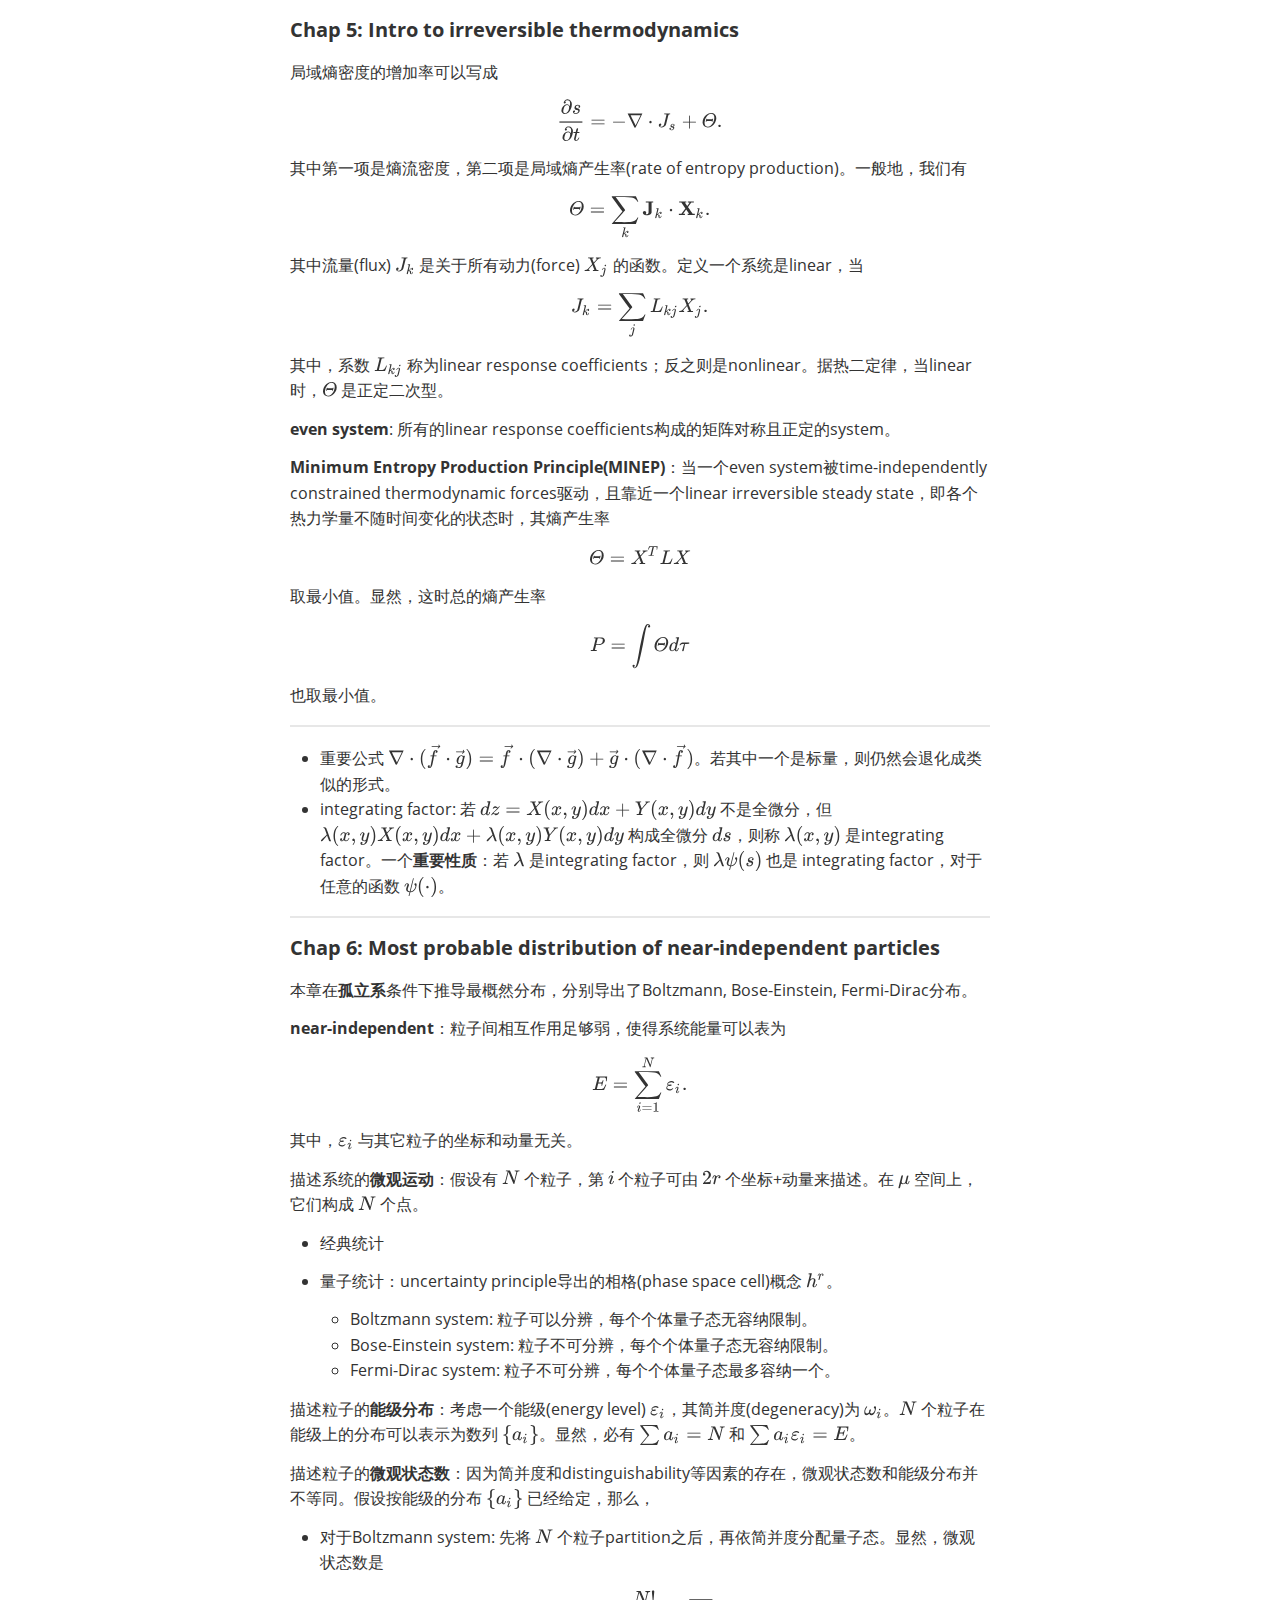
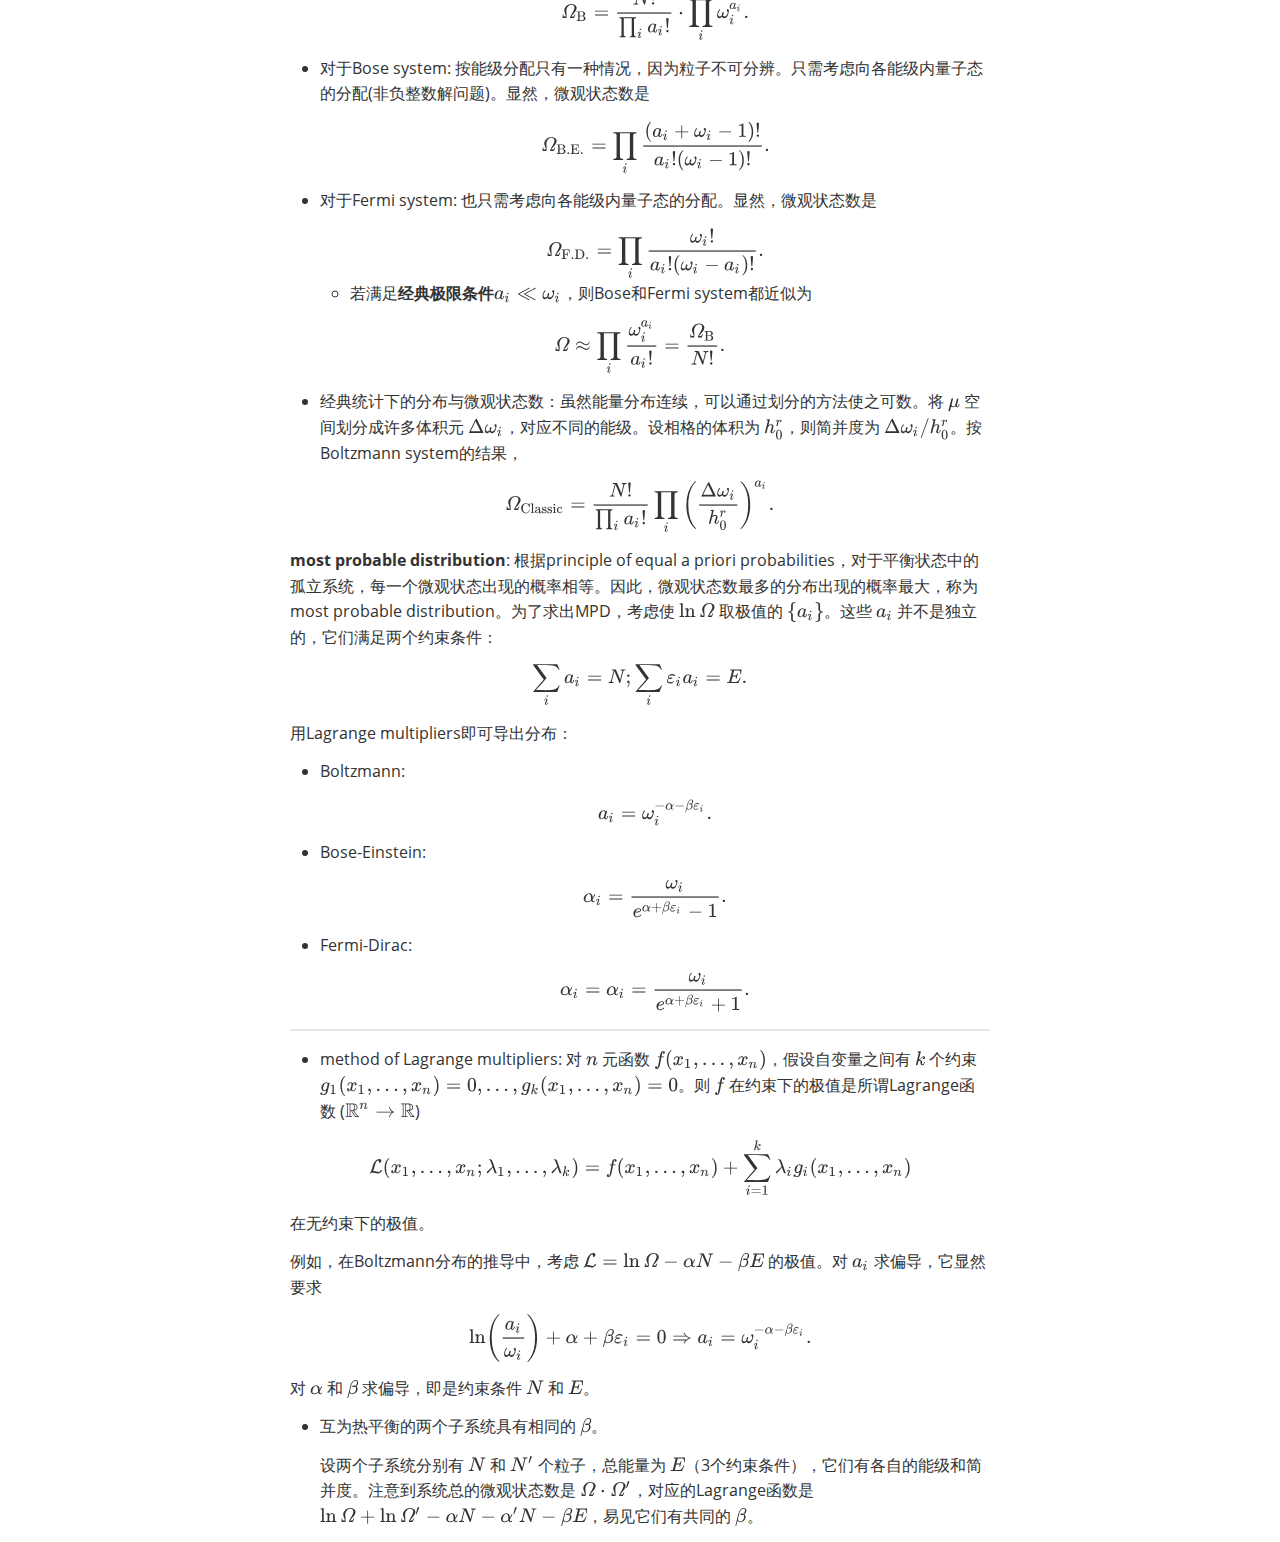
==== commit fad8b734: "better css control of notes" ====
--- a/opennotes/thermodynamics/thermonotes_5-6.html
+++ b/opennotes/thermodynamics/thermonotes_5-6.html
@@ -2,508 +2,106 @@
 <html>
 <head>
 <meta charset='UTF-8'><meta name='viewport' content='width=device-width initial-scale=1'>
-<title>thermonotes</title><link href='https://fonts.loli.net/css?family=Open+Sans:400italic,700italic,700,400&subset=latin,latin-ext' rel='stylesheet' type='text/css' /><style type='text/css'>html {overflow-x: initial !important;}:root { --bg-color:#ffffff; --text-color:#333333; --select-text-bg-color:#B5D6FC; --select-text-font-color:auto; --monospace:"Lucida Console",Consolas,"Courier",monospace; }
-html { font-size: 14px; background-color: var(--bg-color); color: var(--text-color); font-family: "Helvetica Neue", Helvetica, Arial, sans-serif; -webkit-font-smoothing: antialiased; }
-body { margin: 0px; padding: 0px; height: auto; bottom: 0px; top: 0px; left: 0px; right: 0px; font-size: 1rem; line-height: 1.42857; overflow-x: hidden; background: inherit; tab-size: 4; }
-iframe { margin: auto; }
-a.url { word-break: break-all; }
-a:active, a:hover { outline: 0px; }
-.in-text-selection, ::selection { text-shadow: none; background: var(--select-text-bg-color); color: var(--select-text-font-color); }
-#write { margin: 0px auto; height: auto; width: inherit; word-break: normal; overflow-wrap: break-word; position: relative; white-space: normal; overflow-x: visible; padding-top: 40px; }
-#write.first-line-indent p { text-indent: 2em; }
-#write.first-line-indent li p, #write.first-line-indent p * { text-indent: 0px; }
-#write.first-line-indent li { margin-left: 2em; }
-.for-image #write { padding-left: 8px; padding-right: 8px; }
-body.typora-export { padding-left: 30px; padding-right: 30px; }
-.typora-export .footnote-line, .typora-export li, .typora-export p { white-space: pre-wrap; }
-@media screen and (max-width: 500px) {
-  body.typora-export { padding-left: 0px; padding-right: 0px; }
-  #write { padding-left: 20px; padding-right: 20px; }
-  .CodeMirror-sizer { margin-left: 0px !important; }
-  .CodeMirror-gutters { display: none !important; }
-}
-#write li > figure:last-child { margin-bottom: 0.5rem; }
-#write ol, #write ul { position: relative; }
-img { max-width: 100%; vertical-align: middle; }
-button, input, select, textarea { color: inherit; font: inherit; }
-input[type="checkbox"], input[type="radio"] { line-height: normal; padding: 0px; }
-*, ::after, ::before { box-sizing: border-box; }
-#write h1, #write h2, #write h3, #write h4, #write h5, #write h6, #write p, #write pre { width: inherit; }
-#write h1, #write h2, #write h3, #write h4, #write h5, #write h6, #write p { position: relative; }
-p { line-height: inherit; }
-h1, h2, h3, h4, h5, h6 { break-after: avoid-page; break-inside: avoid; orphans: 2; }
-p { orphans: 4; }
-h1 { font-size: 2rem; }
-h2 { font-size: 1.8rem; }
-h3 { font-size: 1.6rem; }
-h4 { font-size: 1.4rem; }
-h5 { font-size: 1.2rem; }
-h6 { font-size: 1rem; }
-.md-math-block, .md-rawblock, h1, h2, h3, h4, h5, h6, p { margin-top: 1rem; margin-bottom: 1rem; }
-.hidden { display: none; }
-.md-blockmeta { color: rgb(204, 204, 204); font-weight: 700; font-style: italic; }
-a { cursor: pointer; }
-sup.md-footnote { padding: 2px 4px; background-color: rgba(238, 238, 238, 0.7); color: rgb(85, 85, 85); border-radius: 4px; cursor: pointer; }
-sup.md-footnote a, sup.md-footnote a:hover { color: inherit; text-transform: inherit; text-decoration: inherit; }
-#write input[type="checkbox"] { cursor: pointer; width: inherit; height: inherit; }
-figure { overflow-x: auto; margin: 1.2em 0px; max-width: calc(100% + 16px); padding: 0px; }
-figure > table { margin: 0px !important; }
-tr { break-inside: avoid; break-after: auto; }
-thead { display: table-header-group; }
-table { border-collapse: collapse; border-spacing: 0px; width: 100%; overflow: auto; break-inside: auto; text-align: left; }
-table.md-table td { min-width: 32px; }
-.CodeMirror-gutters { border-right: 0px; background-color: inherit; }
-.CodeMirror-linenumber { user-select: none; }
-.CodeMirror { text-align: left; }
-.CodeMirror-placeholder { opacity: 0.3; }
-.CodeMirror pre { padding: 0px 4px; }
-.CodeMirror-lines { padding: 0px; }
-div.hr:focus { cursor: none; }
-#write pre { white-space: pre-wrap; }
-#write.fences-no-line-wrapping pre { white-space: pre; }
-#write pre.ty-contain-cm { white-space: normal; }
-.CodeMirror-gutters { margin-right: 4px; }
-.md-fences { font-size: 0.9rem; display: block; break-inside: avoid; text-align: left; overflow: visible; white-space: pre; background: inherit; position: relative !important; }
-.md-diagram-panel { width: 100%; margin-top: 10px; text-align: center; padding-top: 0px; padding-bottom: 8px; overflow-x: auto; }
-#write .md-fences.mock-cm { white-space: pre-wrap; }
-.md-fences.md-fences-with-lineno { padding-left: 0px; }
-#write.fences-no-line-wrapping .md-fences.mock-cm { white-space: pre; overflow-x: auto; }
-.md-fences.mock-cm.md-fences-with-lineno { padding-left: 8px; }
-.CodeMirror-line, twitterwidget { break-inside: avoid; }
-.footnotes { opacity: 0.8; font-size: 0.9rem; margin-top: 1em; margin-bottom: 1em; }
-.footnotes + .footnotes { margin-top: 0px; }
-.md-reset { margin: 0px; padding: 0px; border: 0px; outline: 0px; vertical-align: top; background: 0px 0px; text-decoration: none; text-shadow: none; float: none; position: static; width: auto; height: auto; white-space: nowrap; cursor: inherit; -webkit-tap-highlight-color: transparent; line-height: normal; font-weight: 400; text-align: left; box-sizing: content-box; direction: ltr; }
-li div { padding-top: 0px; }
-blockquote { margin: 1rem 0px; }
-li .mathjax-block, li p { margin: 0.5rem 0px; }
-li { margin: 0px; position: relative; }
-blockquote > :last-child { margin-bottom: 0px; }
-blockquote > :first-child, li > :first-child { margin-top: 0px; }
-.footnotes-area { color: rgb(136, 136, 136); margin-top: 0.714rem; padding-bottom: 0.143rem; white-space: normal; }
-#write .footnote-line { white-space: pre-wrap; }
-@media print {
-  body, html { border: 1px solid transparent; height: 99%; break-after: avoid; break-before: avoid; }
-  #write { margin-top: 0px; padding-top: 0px; border-color: transparent !important; }
-  .typora-export * { -webkit-print-color-adjust: exact; }
-  html.blink-to-pdf { font-size: 13px; }
-  .typora-export #write { padding-left: 32px; padding-right: 32px; padding-bottom: 0px; break-after: avoid; }
-  .typora-export #write::after { height: 0px; }
-}
-.footnote-line { margin-top: 0.714em; font-size: 0.7em; }
-a img, img a { cursor: pointer; }
-pre.md-meta-block { font-size: 0.8rem; min-height: 0.8rem; white-space: pre-wrap; background: rgb(204, 204, 204); display: block; overflow-x: hidden; }
-p > .md-image:only-child:not(.md-img-error) img, p > img:only-child { display: block; margin: auto; }
-p > .md-image:only-child { display: inline-block; width: 100%; }
-#write .MathJax_Display { margin: 0.8em 0px 0px; }
-.md-math-block { width: 100%; }
-.md-math-block:not(:empty)::after { display: none; }
-[contenteditable="true"]:active, [contenteditable="true"]:focus { outline: 0px; box-shadow: none; }
-.md-task-list-item { position: relative; list-style-type: none; }
-.task-list-item.md-task-list-item { padding-left: 0px; }
-.md-task-list-item > input { position: absolute; top: 0px; left: 0px; margin-left: -1.2em; margin-top: calc(1em - 10px); border: none; }
-.math { font-size: 1rem; }
-.md-toc { min-height: 3.58rem; position: relative; font-size: 0.9rem; border-radius: 10px; }
-.md-toc-content { position: relative; margin-left: 0px; }
-.md-toc-content::after, .md-toc::after { display: none; }
-.md-toc-item { display: block; color: rgb(65, 131, 196); }
-.md-toc-item a { text-decoration: none; }
-.md-toc-inner:hover { text-decoration: underline; }
-.md-toc-inner { display: inline-block; cursor: pointer; }
-.md-toc-h1 .md-toc-inner { margin-left: 0px; font-weight: 700; }
-.md-toc-h2 .md-toc-inner { margin-left: 2em; }
-.md-toc-h3 .md-toc-inner { margin-left: 4em; }
-.md-toc-h4 .md-toc-inner { margin-left: 6em; }
-.md-toc-h5 .md-toc-inner { margin-left: 8em; }
-.md-toc-h6 .md-toc-inner { margin-left: 10em; }
-@media screen and (max-width: 48em) {
-  .md-toc-h3 .md-toc-inner { margin-left: 3.5em; }
-  .md-toc-h4 .md-toc-inner { margin-left: 5em; }
-  .md-toc-h5 .md-toc-inner { margin-left: 6.5em; }
-  .md-toc-h6 .md-toc-inner { margin-left: 8em; }
-}
-a.md-toc-inner { font-size: inherit; font-style: inherit; font-weight: inherit; line-height: inherit; }
-.footnote-line a:not(.reversefootnote) { color: inherit; }
-.md-attr { display: none; }
-.md-fn-count::after { content: "."; }
-code, pre, samp, tt { font-family: var(--monospace); }
-kbd { margin: 0px 0.1em; padding: 0.1em 0.6em; font-size: 0.8em; color: rgb(36, 39, 41); background: rgb(255, 255, 255); border: 1px solid rgb(173, 179, 185); border-radius: 3px; box-shadow: rgba(12, 13, 14, 0.2) 0px 1px 0px, rgb(255, 255, 255) 0px 0px 0px 2px inset; white-space: nowrap; vertical-align: middle; }
-.md-comment { color: rgb(162, 127, 3); opacity: 0.8; font-family: var(--monospace); }
-code { text-align: left; vertical-align: initial; }
-a.md-print-anchor { white-space: pre !important; border-width: initial !important; border-style: none !important; border-color: initial !important; display: inline-block !important; position: absolute !important; width: 1px !important; right: 0px !important; outline: 0px !important; background: 0px 0px !important; text-decoration: initial !important; text-shadow: initial !important; }
-.md-inline-math .MathJax_SVG .noError { display: none !important; }
-.html-for-mac .inline-math-svg .MathJax_SVG { vertical-align: 0.2px; }
-.md-math-block .MathJax_SVG_Display { text-align: center; margin: 0px; position: relative; text-indent: 0px; max-width: none; max-height: none; min-height: 0px; min-width: 100%; width: auto; overflow-y: hidden; display: block !important; }
-.MathJax_SVG_Display, .md-inline-math .MathJax_SVG_Display { width: auto; margin: inherit; display: inline-block !important; }
-.MathJax_SVG .MJX-monospace { font-family: var(--monospace); }
-.MathJax_SVG .MJX-sans-serif { font-family: sans-serif; }
-.MathJax_SVG { display: inline; font-style: normal; font-weight: 400; line-height: normal; zoom: 90%; text-indent: 0px; text-align: left; text-transform: none; letter-spacing: normal; word-spacing: normal; overflow-wrap: normal; white-space: nowrap; float: none; direction: ltr; max-width: none; max-height: none; min-width: 0px; min-height: 0px; border: 0px; padding: 0px; margin: 0px; }
-.MathJax_SVG * { transition: none 0s ease 0s; }
-.MathJax_SVG_Display svg { vertical-align: middle !important; margin-bottom: 0px !important; margin-top: 0px !important; }
-.os-windows.monocolor-emoji .md-emoji { font-family: "Segoe UI Symbol", sans-serif; }
-.md-diagram-panel > svg { max-width: 100%; }
-[lang="mermaid"] svg, [lang="flow"] svg { max-width: 100%; height: auto; }
-[lang="mermaid"] .node text { font-size: 1rem; }
-table tr th { border-bottom: 0px; }
-video { max-width: 100%; display: block; margin: 0px auto; }
-iframe { max-width: 100%; width: 100%; border: none; }
-.highlight td, .highlight tr { border: 0px; }
-svg[id^="mermaidChart"] { line-height: 1em; }
-mark { background: rgb(255, 255, 0); color: rgb(0, 0, 0); }
-.md-html-inline .md-plain, .md-html-inline strong, mark .md-inline-math, mark strong { color: inherit; }
-mark .md-meta { color: rgb(0, 0, 0); opacity: 0.3 !important; }
+<title>thermonotes_5-6</title>
+<link rel="stylesheet" type="text/css" href="../../home/assets/style/themes/github.css">
+</head>
+<body>
+<div class="notes-content">
+<h4>Chap 5: Intro to irreversible thermodynamics</h4>
+<p>局域熵密度的增加率可以写成</p>
+<div contenteditable="false" spellcheck="false" class="mathjax-block md-end-block md-math-block md-rawblock" id="mathjax-n3" cid="n3" mdtype="math_block"><div class="md-rawblock-container md-math-container" tabindex="-1"><div class="MathJax_SVG_Display" style="text-align: center;"><span class="MathJax_SVG" id="MathJax-Element-1-Frame" tabindex="-1" style="font-size: 100%; display: inline-block;"><svg xmlns:xlink="http://www.w3.org/1999/xlink" width="19.308ex" height="5.262ex" viewBox="0 -1459.5 8313.1 2265.7" role="img" focusable="false" style="vertical-align: -1.872ex; max-width: 100%;"><defs><path stroke-width="0" id="E1-MJMAIN-2202" d="M202 508Q179 508 169 520T158 547Q158 557 164 577T185 624T230 675T301 710L333 715H345Q378 715 384 714Q447 703 489 661T549 568T566 457Q566 362 519 240T402 53Q321 -22 223 -22Q123 -22 73 56Q42 102 42 148V159Q42 276 129 370T322 465Q383 465 414 434T455 367L458 378Q478 461 478 515Q478 603 437 639T344 676Q266 676 223 612Q264 606 264 572Q264 547 246 528T202 508ZM430 306Q430 372 401 400T333 428Q270 428 222 382Q197 354 183 323T150 221Q132 149 132 116Q132 21 232 21Q244 21 250 22Q327 35 374 112Q389 137 409 196T430 306Z"></path><path stroke-width="0" id="E1-MJMATHI-73" d="M131 289Q131 321 147 354T203 415T300 442Q362 442 390 415T419 355Q419 323 402 308T364 292Q351 292 340 300T328 326Q328 342 337 354T354 372T367 378Q368 378 368 379Q368 382 361 388T336 399T297 405Q249 405 227 379T204 326Q204 301 223 291T278 274T330 259Q396 230 396 163Q396 135 385 107T352 51T289 7T195 -10Q118 -10 86 19T53 87Q53 126 74 143T118 160Q133 160 146 151T160 120Q160 94 142 76T111 58Q109 57 108 57T107 55Q108 52 115 47T146 34T201 27Q237 27 263 38T301 66T318 97T323 122Q323 150 302 164T254 181T195 196T148 231Q131 256 131 289Z"></path><path stroke-width="0" id="E1-MJMATHI-74" d="M26 385Q19 392 19 395Q19 399 22 411T27 425Q29 430 36 430T87 431H140L159 511Q162 522 166 540T173 566T179 586T187 603T197 615T211 624T229 626Q247 625 254 615T261 596Q261 589 252 549T232 470L222 433Q222 431 272 431H323Q330 424 330 420Q330 398 317 385H210L174 240Q135 80 135 68Q135 26 162 26Q197 26 230 60T283 144Q285 150 288 151T303 153H307Q322 153 322 145Q322 142 319 133Q314 117 301 95T267 48T216 6T155 -11Q125 -11 98 4T59 56Q57 64 57 83V101L92 241Q127 382 128 383Q128 385 77 385H26Z"></path><path stroke-width="0" id="E1-MJMAIN-3D" d="M56 347Q56 360 70 367H707Q722 359 722 347Q722 336 708 328L390 327H72Q56 332 56 347ZM56 153Q56 168 72 173H708Q722 163 722 153Q722 140 707 133H70Q56 140 56 153Z"></path><path stroke-width="0" id="E1-MJMAIN-2212" d="M84 237T84 250T98 270H679Q694 262 694 250T679 230H98Q84 237 84 250Z"></path><path stroke-width="0" id="E1-MJMAIN-2207" d="M46 676Q46 679 51 683H781Q786 679 786 676Q786 674 617 326T444 -26Q439 -33 416 -33T388 -26Q385 -22 216 326T46 676ZM697 596Q697 597 445 597T193 596Q195 591 319 336T445 80L697 596Z"></path><path stroke-width="0" id="E1-MJMAIN-22C5" d="M78 250Q78 274 95 292T138 310Q162 310 180 294T199 251Q199 226 182 208T139 190T96 207T78 250Z"></path><path stroke-width="0" id="E1-MJMATHI-4A" d="M447 625Q447 637 354 637H329Q323 642 323 645T325 664Q329 677 335 683H352Q393 681 498 681Q541 681 568 681T605 682T619 682Q633 682 633 672Q633 670 630 658Q626 642 623 640T604 637Q552 637 545 623Q541 610 483 376Q420 128 419 127Q397 64 333 21T195 -22Q137 -22 97 8T57 88Q57 130 80 152T132 174Q177 174 182 130Q182 98 164 80T123 56Q115 54 115 53T122 44Q148 15 197 15Q235 15 271 47T324 130Q328 142 387 380T447 625Z"></path><path stroke-width="0" id="E1-MJMAIN-2B" d="M56 237T56 250T70 270H369V420L370 570Q380 583 389 583Q402 583 409 568V270H707Q722 262 722 250T707 230H409V-68Q401 -82 391 -82H389H387Q375 -82 369 -68V230H70Q56 237 56 250Z"></path><path stroke-width="0" id="E1-MJMATHI-398" d="M740 435Q740 320 676 213T511 42T304 -22Q207 -22 138 35T51 201Q50 209 50 244Q50 346 98 438T227 601Q351 704 476 704Q514 704 524 703Q621 689 680 617T740 435ZM640 466Q640 523 625 565T583 628T532 658T479 668Q370 668 273 559T151 255Q150 245 150 213Q150 156 165 116T207 55T259 26T313 17Q385 17 451 63T561 184Q590 234 615 312T640 466ZM510 276Q510 278 512 288L515 298Q515 299 384 299H253L250 285Q246 271 244 268T231 265H227Q216 265 214 266T207 274Q207 278 223 345T244 416Q247 419 260 419H263Q280 419 280 408Q280 406 278 396L275 386Q275 385 406 385H537L540 399Q544 413 546 416T559 419H563Q574 419 576 418T583 410Q583 403 566 339Q549 271 544 267Q542 265 538 265H530H527Q510 265 510 276Z"></path><path stroke-width="0" id="E1-MJMAIN-2E" d="M78 60Q78 84 95 102T138 120Q162 120 180 104T199 61Q199 36 182 18T139 0T96 17T78 60Z"></path></defs><g stroke="currentColor" fill="currentColor" stroke-width="0" transform="matrix(1 0 0 -1 0 0)"><g transform="translate(120,0)"><rect stroke="none" width="1156" height="60" x="0" y="220"></rect><g transform="translate(60,676)"><use xlink:href="#E1-MJMAIN-2202" x="0" y="0"></use><use xlink:href="#E1-MJMATHI-73" x="567" y="0"></use></g><g transform="translate(114,-686)"><use xlink:href="#E1-MJMAIN-2202" x="0" y="0"></use><use xlink:href="#E1-MJMATHI-74" x="567" y="0"></use></g></g><use xlink:href="#E1-MJMAIN-3D" x="1673" y="0"></use><use xlink:href="#E1-MJMAIN-2212" x="2729" y="0"></use><use xlink:href="#E1-MJMAIN-2207" x="3507" y="0"></use><use xlink:href="#E1-MJMAIN-22C5" x="4562" y="0"></use><g transform="translate(5063,0)"><use xlink:href="#E1-MJMATHI-4A" x="0" y="0"></use><use transform="scale(0.707)" xlink:href="#E1-MJMATHI-73" x="784" y="-213"></use></g><use xlink:href="#E1-MJMAIN-2B" x="6271" y="0"></use><use xlink:href="#E1-MJMATHI-398" x="7272" y="0"></use><use xlink:href="#E1-MJMAIN-2E" x="8035" y="0"></use></g></svg></span></div><script type="math/tex; mode=display" id="MathJax-Element-1">\frac{\part s}{\part t}=-\nabla\cdot J_s+\varTheta.</script></div></div>
+<p>其中第一项是熵流密度，第二项是局域熵产生率(rate of entropy production)。一般地，我们有</p>
+<div contenteditable="false" spellcheck="false" class="mathjax-block md-end-block md-math-block md-rawblock" id="mathjax-n5" cid="n5" mdtype="math_block"><div class="md-rawblock-container md-math-container" tabindex="-1"><div class="MathJax_SVG_Display" style="text-align: center;"><span class="MathJax_SVG" id="MathJax-Element-2-Frame" tabindex="-1" style="font-size: 100%; display: inline-block;"><svg xmlns:xlink="http://www.w3.org/1999/xlink" width="16.508ex" height="5.379ex" viewBox="0 -1007.2 7107.5 2315.9" role="img" focusable="false" style="vertical-align: -3.04ex; max-width: 100%;"><defs><path stroke-width="0" id="E72-MJMATHI-398" d="M740 435Q740 320 676 213T511 42T304 -22Q207 -22 138 35T51 201Q50 209 50 244Q50 346 98 438T227 601Q351 704 476 704Q514 704 524 703Q621 689 680 617T740 435ZM640 466Q640 523 625 565T583 628T532 658T479 668Q370 668 273 559T151 255Q150 245 150 213Q150 156 165 116T207 55T259 26T313 17Q385 17 451 63T561 184Q590 234 615 312T640 466ZM510 276Q510 278 512 288L515 298Q515 299 384 299H253L250 285Q246 271 244 268T231 265H227Q216 265 214 266T207 274Q207 278 223 345T244 416Q247 419 260 419H263Q280 419 280 408Q280 406 278 396L275 386Q275 385 406 385H537L540 399Q544 413 546 416T559 419H563Q574 419 576 418T583 410Q583 403 566 339Q549 271 544 267Q542 265 538 265H530H527Q510 265 510 276Z"></path><path stroke-width="0" id="E72-MJMAIN-3D" d="M56 347Q56 360 70 367H707Q722 359 722 347Q722 336 708 328L390 327H72Q56 332 56 347ZM56 153Q56 168 72 173H708Q722 163 722 153Q722 140 707 133H70Q56 140 56 153Z"></path><path stroke-width="0" id="E72-MJSZ2-2211" d="M60 948Q63 950 665 950H1267L1325 815Q1384 677 1388 669H1348L1341 683Q1320 724 1285 761Q1235 809 1174 838T1033 881T882 898T699 902H574H543H251L259 891Q722 258 724 252Q725 250 724 246Q721 243 460 -56L196 -356Q196 -357 407 -357Q459 -357 548 -357T676 -358Q812 -358 896 -353T1063 -332T1204 -283T1307 -196Q1328 -170 1348 -124H1388Q1388 -125 1381 -145T1356 -210T1325 -294L1267 -449L666 -450Q64 -450 61 -448Q55 -446 55 -439Q55 -437 57 -433L590 177Q590 178 557 222T452 366T322 544L56 909L55 924Q55 945 60 948Z"></path><path stroke-width="0" id="E72-MJMATHI-6B" d="M121 647Q121 657 125 670T137 683Q138 683 209 688T282 694Q294 694 294 686Q294 679 244 477Q194 279 194 272Q213 282 223 291Q247 309 292 354T362 415Q402 442 438 442Q468 442 485 423T503 369Q503 344 496 327T477 302T456 291T438 288Q418 288 406 299T394 328Q394 353 410 369T442 390L458 393Q446 405 434 405H430Q398 402 367 380T294 316T228 255Q230 254 243 252T267 246T293 238T320 224T342 206T359 180T365 147Q365 130 360 106T354 66Q354 26 381 26Q429 26 459 145Q461 153 479 153H483Q499 153 499 144Q499 139 496 130Q455 -11 378 -11Q333 -11 305 15T277 90Q277 108 280 121T283 145Q283 167 269 183T234 206T200 217T182 220H180Q168 178 159 139T145 81T136 44T129 20T122 7T111 -2Q98 -11 83 -11Q66 -11 57 -1T48 16Q48 26 85 176T158 471L195 616Q196 629 188 632T149 637H144Q134 637 131 637T124 640T121 647Z"></path><path stroke-width="0" id="E72-MJMAINB-4A" d="M174 114Q174 96 169 82T159 63T144 47L155 45Q183 40 203 40Q271 40 290 104Q294 118 294 150T295 380V624H154V686H169Q196 683 365 683Q499 683 517 686H527V624H446V379Q446 183 446 153T441 108Q413 32 315 2Q266 -11 208 -11Q160 -11 118 -2T42 37T8 114V122Q8 150 30 174T91 198T152 174T174 122V114Z"></path><path stroke-width="0" id="E72-MJMAIN-22C5" d="M78 250Q78 274 95 292T138 310Q162 310 180 294T199 251Q199 226 182 208T139 190T96 207T78 250Z"></path><path stroke-width="0" id="E72-MJMAINB-58" d="M327 0Q306 3 174 3Q52 3 43 0H33V62H98L162 63L360 333L157 624H48V686H59Q80 683 217 683Q368 683 395 686H408V624H335L393 540L452 458L573 623Q573 624 528 624H483V686H494Q515 683 646 683Q769 683 778 686H787V624H658L575 511Q493 398 493 397L508 376Q522 356 553 312T611 229L727 62H835V0H824Q803 3 667 3Q516 3 489 0H476V62H513L549 63L401 274L247 63Q247 62 292 62H338V0H327Z"></path><path stroke-width="0" id="E72-MJMAIN-2E" d="M78 60Q78 84 95 102T138 120Q162 120 180 104T199 61Q199 36 182 18T139 0T96 17T78 60Z"></path></defs><g stroke="currentColor" fill="currentColor" stroke-width="0" transform="matrix(1 0 0 -1 0 0)"><use xlink:href="#E72-MJMATHI-398" x="0" y="0"></use><use xlink:href="#E72-MJMAIN-3D" x="1040" y="0"></use><g transform="translate(2096,0)"><use xlink:href="#E72-MJSZ2-2211" x="0" y="0"></use><use transform="scale(0.707)" xlink:href="#E72-MJMATHI-6B" x="760" y="-1567"></use></g><g transform="translate(3707,0)"><use xlink:href="#E72-MJMAINB-4A" x="0" y="0"></use><use transform="scale(0.707)" xlink:href="#E72-MJMATHI-6B" x="840" y="-213"></use></g><use xlink:href="#E72-MJMAIN-22C5" x="4991" y="0"></use><g transform="translate(5492,0)"><use xlink:href="#E72-MJMAINB-58" x="0" y="0"></use><use transform="scale(0.707)" xlink:href="#E72-MJMATHI-6B" x="1228" y="-213"></use></g><use xlink:href="#E72-MJMAIN-2E" x="6829" y="0"></use></g></svg></span></div><script type="math/tex; mode=display" id="MathJax-Element-2">\varTheta=\sum_k \mathbf J_k\cdot \mathbf X_k.</script></div></div>
+<p>其中流量(flux) <span class="MathJax_SVG" tabindex="-1" style="font-size: 100%; display: inline-block;"><svg xmlns:xlink="http://www.w3.org/1999/xlink" width="2.377ex" height="2.344ex" viewBox="0 -755.9 1023.4 1009.2" role="img" focusable="false" style="vertical-align: -0.588ex;"><defs><path stroke-width="0" id="E18-MJMATHI-4A" d="M447 625Q447 637 354 637H329Q323 642 323 645T325 664Q329 677 335 683H352Q393 681 498 681Q541 681 568 681T605 682T619 682Q633 682 633 672Q633 670 630 658Q626 642 623 640T604 637Q552 637 545 623Q541 610 483 376Q420 128 419 127Q397 64 333 21T195 -22Q137 -22 97 8T57 88Q57 130 80 152T132 174Q177 174 182 130Q182 98 164 80T123 56Q115 54 115 53T122 44Q148 15 197 15Q235 15 271 47T324 130Q328 142 387 380T447 625Z"></path><path stroke-width="0" id="E18-MJMATHI-6B" d="M121 647Q121 657 125 670T137 683Q138 683 209 688T282 694Q294 694 294 686Q294 679 244 477Q194 279 194 272Q213 282 223 291Q247 309 292 354T362 415Q402 442 438 442Q468 442 485 423T503 369Q503 344 496 327T477 302T456 291T438 288Q418 288 406 299T394 328Q394 353 410 369T442 390L458 393Q446 405 434 405H430Q398 402 367 380T294 316T228 255Q230 254 243 252T267 246T293 238T320 224T342 206T359 180T365 147Q365 130 360 106T354 66Q354 26 381 26Q429 26 459 145Q461 153 479 153H483Q499 153 499 144Q499 139 496 130Q455 -11 378 -11Q333 -11 305 15T277 90Q277 108 280 121T283 145Q283 167 269 183T234 206T200 217T182 220H180Q168 178 159 139T145 81T136 44T129 20T122 7T111 -2Q98 -11 83 -11Q66 -11 57 -1T48 16Q48 26 85 176T158 471L195 616Q196 629 188 632T149 637H144Q134 637 131 637T124 640T121 647Z"></path></defs><g stroke="currentColor" fill="currentColor" stroke-width="0" transform="matrix(1 0 0 -1 0 0)"><use xlink:href="#E18-MJMATHI-4A" x="0" y="0"></use><use transform="scale(0.707)" xlink:href="#E18-MJMATHI-6B" x="784" y="-213"></use></g></svg></span><script type="math/tex">J_k</script> 是关于所有动力(force) <span class="MathJax_SVG" tabindex="-1" style="font-size: 100%; display: inline-block;"><svg xmlns:xlink="http://www.w3.org/1999/xlink" width="2.832ex" height="2.577ex" viewBox="0 -755.9 1219.3 1109.7" role="img" focusable="false" style="vertical-align: -0.822ex;"><defs><path stroke-width="0" id="E19-MJMATHI-58" d="M42 0H40Q26 0 26 11Q26 15 29 27Q33 41 36 43T55 46Q141 49 190 98Q200 108 306 224T411 342Q302 620 297 625Q288 636 234 637H206Q200 643 200 645T202 664Q206 677 212 683H226Q260 681 347 681Q380 681 408 681T453 682T473 682Q490 682 490 671Q490 670 488 658Q484 643 481 640T465 637Q434 634 411 620L488 426L541 485Q646 598 646 610Q646 628 622 635Q617 635 609 637Q594 637 594 648Q594 650 596 664Q600 677 606 683H618Q619 683 643 683T697 681T738 680Q828 680 837 683H845Q852 676 852 672Q850 647 840 637H824Q790 636 763 628T722 611T698 593L687 584Q687 585 592 480L505 384Q505 383 536 304T601 142T638 56Q648 47 699 46Q734 46 734 37Q734 35 732 23Q728 7 725 4T711 1Q708 1 678 1T589 2Q528 2 496 2T461 1Q444 1 444 10Q444 11 446 25Q448 35 450 39T455 44T464 46T480 47T506 54Q523 62 523 64Q522 64 476 181L429 299Q241 95 236 84Q232 76 232 72Q232 53 261 47Q262 47 267 47T273 46Q276 46 277 46T280 45T283 42T284 35Q284 26 282 19Q279 6 276 4T261 1Q258 1 243 1T201 2T142 2Q64 2 42 0Z"></path><path stroke-width="0" id="E19-MJMATHI-6A" d="M297 596Q297 627 318 644T361 661Q378 661 389 651T403 623Q403 595 384 576T340 557Q322 557 310 567T297 596ZM288 376Q288 405 262 405Q240 405 220 393T185 362T161 325T144 293L137 279Q135 278 121 278H107Q101 284 101 286T105 299Q126 348 164 391T252 441Q253 441 260 441T272 442Q296 441 316 432Q341 418 354 401T367 348V332L318 133Q267 -67 264 -75Q246 -125 194 -164T75 -204Q25 -204 7 -183T-12 -137Q-12 -110 7 -91T53 -71Q70 -71 82 -81T95 -112Q95 -148 63 -167Q69 -168 77 -168Q111 -168 139 -140T182 -74L193 -32Q204 11 219 72T251 197T278 308T289 365Q289 372 288 376Z"></path></defs><g stroke="currentColor" fill="currentColor" stroke-width="0" transform="matrix(1 0 0 -1 0 0)"><use xlink:href="#E19-MJMATHI-58" x="0" y="0"></use><use transform="scale(0.707)" xlink:href="#E19-MJMATHI-6A" x="1170" y="-213"></use></g></svg></span><script type="math/tex">X_j</script> 的函数。定义一个系统是linear，当</p>
+<div contenteditable="false" spellcheck="false" class="mathjax-block md-end-block md-math-block md-rawblock" id="mathjax-n7" cid="n7" mdtype="math_block"><div class="md-rawblock-container md-math-container" tabindex="-1"><div class="MathJax_SVG_Display" style="text-align: center;"><span class="MathJax_SVG" id="MathJax-Element-3-Frame" tabindex="-1" style="font-size: 100%; display: inline-block;"><svg xmlns:xlink="http://www.w3.org/1999/xlink" width="16.039ex" height="5.612ex" viewBox="0 -1007.2 6905.7 2416.4" role="img" focusable="false" style="vertical-align: -3.273ex; max-width: 100%;"><defs><path stroke-width="0" id="E73-MJMATHI-4A" d="M447 625Q447 637 354 637H329Q323 642 323 645T325 664Q329 677 335 683H352Q393 681 498 681Q541 681 568 681T605 682T619 682Q633 682 633 672Q633 670 630 658Q626 642 623 640T604 637Q552 637 545 623Q541 610 483 376Q420 128 419 127Q397 64 333 21T195 -22Q137 -22 97 8T57 88Q57 130 80 152T132 174Q177 174 182 130Q182 98 164 80T123 56Q115 54 115 53T122 44Q148 15 197 15Q235 15 271 47T324 130Q328 142 387 380T447 625Z"></path><path stroke-width="0" id="E73-MJMATHI-6B" d="M121 647Q121 657 125 670T137 683Q138 683 209 688T282 694Q294 694 294 686Q294 679 244 477Q194 279 194 272Q213 282 223 291Q247 309 292 354T362 415Q402 442 438 442Q468 442 485 423T503 369Q503 344 496 327T477 302T456 291T438 288Q418 288 406 299T394 328Q394 353 410 369T442 390L458 393Q446 405 434 405H430Q398 402 367 380T294 316T228 255Q230 254 243 252T267 246T293 238T320 224T342 206T359 180T365 147Q365 130 360 106T354 66Q354 26 381 26Q429 26 459 145Q461 153 479 153H483Q499 153 499 144Q499 139 496 130Q455 -11 378 -11Q333 -11 305 15T277 90Q277 108 280 121T283 145Q283 167 269 183T234 206T200 217T182 220H180Q168 178 159 139T145 81T136 44T129 20T122 7T111 -2Q98 -11 83 -11Q66 -11 57 -1T48 16Q48 26 85 176T158 471L195 616Q196 629 188 632T149 637H144Q134 637 131 637T124 640T121 647Z"></path><path stroke-width="0" id="E73-MJMAIN-3D" d="M56 347Q56 360 70 367H707Q722 359 722 347Q722 336 708 328L390 327H72Q56 332 56 347ZM56 153Q56 168 72 173H708Q722 163 722 153Q722 140 707 133H70Q56 140 56 153Z"></path><path stroke-width="0" id="E73-MJSZ2-2211" d="M60 948Q63 950 665 950H1267L1325 815Q1384 677 1388 669H1348L1341 683Q1320 724 1285 761Q1235 809 1174 838T1033 881T882 898T699 902H574H543H251L259 891Q722 258 724 252Q725 250 724 246Q721 243 460 -56L196 -356Q196 -357 407 -357Q459 -357 548 -357T676 -358Q812 -358 896 -353T1063 -332T1204 -283T1307 -196Q1328 -170 1348 -124H1388Q1388 -125 1381 -145T1356 -210T1325 -294L1267 -449L666 -450Q64 -450 61 -448Q55 -446 55 -439Q55 -437 57 -433L590 177Q590 178 557 222T452 366T322 544L56 909L55 924Q55 945 60 948Z"></path><path stroke-width="0" id="E73-MJMATHI-6A" d="M297 596Q297 627 318 644T361 661Q378 661 389 651T403 623Q403 595 384 576T340 557Q322 557 310 567T297 596ZM288 376Q288 405 262 405Q240 405 220 393T185 362T161 325T144 293L137 279Q135 278 121 278H107Q101 284 101 286T105 299Q126 348 164 391T252 441Q253 441 260 441T272 442Q296 441 316 432Q341 418 354 401T367 348V332L318 133Q267 -67 264 -75Q246 -125 194 -164T75 -204Q25 -204 7 -183T-12 -137Q-12 -110 7 -91T53 -71Q70 -71 82 -81T95 -112Q95 -148 63 -167Q69 -168 77 -168Q111 -168 139 -140T182 -74L193 -32Q204 11 219 72T251 197T278 308T289 365Q289 372 288 376Z"></path><path stroke-width="0" id="E73-MJMATHI-4C" d="M228 637Q194 637 192 641Q191 643 191 649Q191 673 202 682Q204 683 217 683Q271 680 344 680Q485 680 506 683H518Q524 677 524 674T522 656Q517 641 513 637H475Q406 636 394 628Q387 624 380 600T313 336Q297 271 279 198T252 88L243 52Q243 48 252 48T311 46H328Q360 46 379 47T428 54T478 72T522 106T564 161Q580 191 594 228T611 270Q616 273 628 273H641Q647 264 647 262T627 203T583 83T557 9Q555 4 553 3T537 0T494 -1Q483 -1 418 -1T294 0H116Q32 0 32 10Q32 17 34 24Q39 43 44 45Q48 46 59 46H65Q92 46 125 49Q139 52 144 61Q147 65 216 339T285 628Q285 635 228 637Z"></path><path stroke-width="0" id="E73-MJMATHI-58" d="M42 0H40Q26 0 26 11Q26 15 29 27Q33 41 36 43T55 46Q141 49 190 98Q200 108 306 224T411 342Q302 620 297 625Q288 636 234 637H206Q200 643 200 645T202 664Q206 677 212 683H226Q260 681 347 681Q380 681 408 681T453 682T473 682Q490 682 490 671Q490 670 488 658Q484 643 481 640T465 637Q434 634 411 620L488 426L541 485Q646 598 646 610Q646 628 622 635Q617 635 609 637Q594 637 594 648Q594 650 596 664Q600 677 606 683H618Q619 683 643 683T697 681T738 680Q828 680 837 683H845Q852 676 852 672Q850 647 840 637H824Q790 636 763 628T722 611T698 593L687 584Q687 585 592 480L505 384Q505 383 536 304T601 142T638 56Q648 47 699 46Q734 46 734 37Q734 35 732 23Q728 7 725 4T711 1Q708 1 678 1T589 2Q528 2 496 2T461 1Q444 1 444 10Q444 11 446 25Q448 35 450 39T455 44T464 46T480 47T506 54Q523 62 523 64Q522 64 476 181L429 299Q241 95 236 84Q232 76 232 72Q232 53 261 47Q262 47 267 47T273 46Q276 46 277 46T280 45T283 42T284 35Q284 26 282 19Q279 6 276 4T261 1Q258 1 243 1T201 2T142 2Q64 2 42 0Z"></path><path stroke-width="0" id="E73-MJMAIN-2E" d="M78 60Q78 84 95 102T138 120Q162 120 180 104T199 61Q199 36 182 18T139 0T96 17T78 60Z"></path></defs><g stroke="currentColor" fill="currentColor" stroke-width="0" transform="matrix(1 0 0 -1 0 0)"><use xlink:href="#E73-MJMATHI-4A" x="0" y="0"></use><use transform="scale(0.707)" xlink:href="#E73-MJMATHI-6B" x="784" y="-213"></use><use xlink:href="#E73-MJMAIN-3D" x="1301" y="0"></use><g transform="translate(2356,0)"><use xlink:href="#E73-MJSZ2-2211" x="0" y="0"></use><use transform="scale(0.707)" xlink:href="#E73-MJMATHI-6A" x="815" y="-1534"></use></g><g transform="translate(3967,0)"><use xlink:href="#E73-MJMATHI-4C" x="0" y="0"></use><g transform="translate(681,-150)"><use transform="scale(0.707)" xlink:href="#E73-MJMATHI-6B" x="0" y="0"></use><use transform="scale(0.707)" xlink:href="#E73-MJMATHI-6A" x="521" y="0"></use></g></g><g transform="translate(5408,0)"><use xlink:href="#E73-MJMATHI-58" x="0" y="0"></use><use transform="scale(0.707)" xlink:href="#E73-MJMATHI-6A" x="1170" y="-213"></use></g><use xlink:href="#E73-MJMAIN-2E" x="6627" y="0"></use></g></svg></span></div><script type="math/tex; mode=display" id="MathJax-Element-3">J_k=\sum_jL_{kj}X_j.</script></div></div>
+<p>其中，系数 <span class="MathJax_SVG" tabindex="-1" style="font-size: 100%; display: inline-block;"><svg xmlns:xlink="http://www.w3.org/1999/xlink" width="3.346ex" height="2.577ex" viewBox="0 -755.9 1440.7 1109.7" role="img" focusable="false" style="vertical-align: -0.822ex;"><defs><path stroke-width="0" id="E20-MJMATHI-4C" d="M228 637Q194 637 192 641Q191 643 191 649Q191 673 202 682Q204 683 217 683Q271 680 344 680Q485 680 506 683H518Q524 677 524 674T522 656Q517 641 513 637H475Q406 636 394 628Q387 624 380 600T313 336Q297 271 279 198T252 88L243 52Q243 48 252 48T311 46H328Q360 46 379 47T428 54T478 72T522 106T564 161Q580 191 594 228T611 270Q616 273 628 273H641Q647 264 647 262T627 203T583 83T557 9Q555 4 553 3T537 0T494 -1Q483 -1 418 -1T294 0H116Q32 0 32 10Q32 17 34 24Q39 43 44 45Q48 46 59 46H65Q92 46 125 49Q139 52 144 61Q147 65 216 339T285 628Q285 635 228 637Z"></path><path stroke-width="0" id="E20-MJMATHI-6B" d="M121 647Q121 657 125 670T137 683Q138 683 209 688T282 694Q294 694 294 686Q294 679 244 477Q194 279 194 272Q213 282 223 291Q247 309 292 354T362 415Q402 442 438 442Q468 442 485 423T503 369Q503 344 496 327T477 302T456 291T438 288Q418 288 406 299T394 328Q394 353 410 369T442 390L458 393Q446 405 434 405H430Q398 402 367 380T294 316T228 255Q230 254 243 252T267 246T293 238T320 224T342 206T359 180T365 147Q365 130 360 106T354 66Q354 26 381 26Q429 26 459 145Q461 153 479 153H483Q499 153 499 144Q499 139 496 130Q455 -11 378 -11Q333 -11 305 15T277 90Q277 108 280 121T283 145Q283 167 269 183T234 206T200 217T182 220H180Q168 178 159 139T145 81T136 44T129 20T122 7T111 -2Q98 -11 83 -11Q66 -11 57 -1T48 16Q48 26 85 176T158 471L195 616Q196 629 188 632T149 637H144Q134 637 131 637T124 640T121 647Z"></path><path stroke-width="0" id="E20-MJMATHI-6A" d="M297 596Q297 627 318 644T361 661Q378 661 389 651T403 623Q403 595 384 576T340 557Q322 557 310 567T297 596ZM288 376Q288 405 262 405Q240 405 220 393T185 362T161 325T144 293L137 279Q135 278 121 278H107Q101 284 101 286T105 299Q126 348 164 391T252 441Q253 441 260 441T272 442Q296 441 316 432Q341 418 354 401T367 348V332L318 133Q267 -67 264 -75Q246 -125 194 -164T75 -204Q25 -204 7 -183T-12 -137Q-12 -110 7 -91T53 -71Q70 -71 82 -81T95 -112Q95 -148 63 -167Q69 -168 77 -168Q111 -168 139 -140T182 -74L193 -32Q204 11 219 72T251 197T278 308T289 365Q289 372 288 376Z"></path></defs><g stroke="currentColor" fill="currentColor" stroke-width="0" transform="matrix(1 0 0 -1 0 0)"><use xlink:href="#E20-MJMATHI-4C" x="0" y="0"></use><g transform="translate(681,-150)"><use transform="scale(0.707)" xlink:href="#E20-MJMATHI-6B" x="0" y="0"></use><use transform="scale(0.707)" xlink:href="#E20-MJMATHI-6A" x="521" y="0"></use></g></g></svg></span><script type="math/tex">L_{kj}</script> 称为linear response coefficients；反之则是nonlinear。据热二定律，当linear时，<span class="MathJax_SVG" tabindex="-1" style="font-size: 100%; display: inline-block;"><svg xmlns:xlink="http://www.w3.org/1999/xlink" width="1.772ex" height="2.11ex" viewBox="0 -806.1 763 908.7" role="img" focusable="false" style="vertical-align: -0.238ex;"><defs><path stroke-width="0" id="E21-MJMATHI-398" d="M740 435Q740 320 676 213T511 42T304 -22Q207 -22 138 35T51 201Q50 209 50 244Q50 346 98 438T227 601Q351 704 476 704Q514 704 524 703Q621 689 680 617T740 435ZM640 466Q640 523 625 565T583 628T532 658T479 668Q370 668 273 559T151 255Q150 245 150 213Q150 156 165 116T207 55T259 26T313 17Q385 17 451 63T561 184Q590 234 615 312T640 466ZM510 276Q510 278 512 288L515 298Q515 299 384 299H253L250 285Q246 271 244 268T231 265H227Q216 265 214 266T207 274Q207 278 223 345T244 416Q247 419 260 419H263Q280 419 280 408Q280 406 278 396L275 386Q275 385 406 385H537L540 399Q544 413 546 416T559 419H563Q574 419 576 418T583 410Q583 403 566 339Q549 271 544 267Q542 265 538 265H530H527Q510 265 510 276Z"></path></defs><g stroke="currentColor" fill="currentColor" stroke-width="0" transform="matrix(1 0 0 -1 0 0)"><use xlink:href="#E21-MJMATHI-398" x="0" y="0"></use></g></svg></span><script type="math/tex">\varTheta</script> 是正定二次型。</p>
+<p><strong>even system</strong>: 所有的linear response coefficients构成的矩阵对称且正定的system。</p>
+<p><strong>Minimum Entropy Production Principle(MINEP)</strong>：当一个even system被time-independently constrained thermodynamic forces驱动，且靠近一个linear irreversible steady state，即各个热力学量不随时间变化的状态时，其熵产生率</p>
+<div contenteditable="false" spellcheck="false" class="mathjax-block md-end-block md-math-block md-rawblock" id="mathjax-n11" cid="n11" mdtype="math_block"><div class="md-rawblock-container md-math-container" tabindex="-1"><div class="MathJax_SVG_Display" style="text-align: center;"><span class="MathJax_SVG" id="MathJax-Element-4-Frame" tabindex="-1" style="font-size: 100%; display: inline-block;"><svg xmlns:xlink="http://www.w3.org/1999/xlink" width="11.814ex" height="2.461ex" viewBox="0 -956.9 5086.6 1059.4" role="img" focusable="false" style="vertical-align: -0.238ex; max-width: 100%;"><defs><path stroke-width="0" id="E74-MJMATHI-398" d="M740 435Q740 320 676 213T511 42T304 -22Q207 -22 138 35T51 201Q50 209 50 244Q50 346 98 438T227 601Q351 704 476 704Q514 704 524 703Q621 689 680 617T740 435ZM640 466Q640 523 625 565T583 628T532 658T479 668Q370 668 273 559T151 255Q150 245 150 213Q150 156 165 116T207 55T259 26T313 17Q385 17 451 63T561 184Q590 234 615 312T640 466ZM510 276Q510 278 512 288L515 298Q515 299 384 299H253L250 285Q246 271 244 268T231 265H227Q216 265 214 266T207 274Q207 278 223 345T244 416Q247 419 260 419H263Q280 419 280 408Q280 406 278 396L275 386Q275 385 406 385H537L540 399Q544 413 546 416T559 419H563Q574 419 576 418T583 410Q583 403 566 339Q549 271 544 267Q542 265 538 265H530H527Q510 265 510 276Z"></path><path stroke-width="0" id="E74-MJMAIN-3D" d="M56 347Q56 360 70 367H707Q722 359 722 347Q722 336 708 328L390 327H72Q56 332 56 347ZM56 153Q56 168 72 173H708Q722 163 722 153Q722 140 707 133H70Q56 140 56 153Z"></path><path stroke-width="0" id="E74-MJMATHI-58" d="M42 0H40Q26 0 26 11Q26 15 29 27Q33 41 36 43T55 46Q141 49 190 98Q200 108 306 224T411 342Q302 620 297 625Q288 636 234 637H206Q200 643 200 645T202 664Q206 677 212 683H226Q260 681 347 681Q380 681 408 681T453 682T473 682Q490 682 490 671Q490 670 488 658Q484 643 481 640T465 637Q434 634 411 620L488 426L541 485Q646 598 646 610Q646 628 622 635Q617 635 609 637Q594 637 594 648Q594 650 596 664Q600 677 606 683H618Q619 683 643 683T697 681T738 680Q828 680 837 683H845Q852 676 852 672Q850 647 840 637H824Q790 636 763 628T722 611T698 593L687 584Q687 585 592 480L505 384Q505 383 536 304T601 142T638 56Q648 47 699 46Q734 46 734 37Q734 35 732 23Q728 7 725 4T711 1Q708 1 678 1T589 2Q528 2 496 2T461 1Q444 1 444 10Q444 11 446 25Q448 35 450 39T455 44T464 46T480 47T506 54Q523 62 523 64Q522 64 476 181L429 299Q241 95 236 84Q232 76 232 72Q232 53 261 47Q262 47 267 47T273 46Q276 46 277 46T280 45T283 42T284 35Q284 26 282 19Q279 6 276 4T261 1Q258 1 243 1T201 2T142 2Q64 2 42 0Z"></path><path stroke-width="0" id="E74-MJMATHI-54" d="M40 437Q21 437 21 445Q21 450 37 501T71 602L88 651Q93 669 101 677H569H659Q691 677 697 676T704 667Q704 661 687 553T668 444Q668 437 649 437Q640 437 637 437T631 442L629 445Q629 451 635 490T641 551Q641 586 628 604T573 629Q568 630 515 631Q469 631 457 630T439 622Q438 621 368 343T298 60Q298 48 386 46Q418 46 427 45T436 36Q436 31 433 22Q429 4 424 1L422 0Q419 0 415 0Q410 0 363 1T228 2Q99 2 64 0H49Q43 6 43 9T45 27Q49 40 55 46H83H94Q174 46 189 55Q190 56 191 56Q196 59 201 76T241 233Q258 301 269 344Q339 619 339 625Q339 630 310 630H279Q212 630 191 624Q146 614 121 583T67 467Q60 445 57 441T43 437H40Z"></path><path stroke-width="0" id="E74-MJMATHI-4C" d="M228 637Q194 637 192 641Q191 643 191 649Q191 673 202 682Q204 683 217 683Q271 680 344 680Q485 680 506 683H518Q524 677 524 674T522 656Q517 641 513 637H475Q406 636 394 628Q387 624 380 600T313 336Q297 271 279 198T252 88L243 52Q243 48 252 48T311 46H328Q360 46 379 47T428 54T478 72T522 106T564 161Q580 191 594 228T611 270Q616 273 628 273H641Q647 264 647 262T627 203T583 83T557 9Q555 4 553 3T537 0T494 -1Q483 -1 418 -1T294 0H116Q32 0 32 10Q32 17 34 24Q39 43 44 45Q48 46 59 46H65Q92 46 125 49Q139 52 144 61Q147 65 216 339T285 628Q285 635 228 637Z"></path></defs><g stroke="currentColor" fill="currentColor" stroke-width="0" transform="matrix(1 0 0 -1 0 0)"><use xlink:href="#E74-MJMATHI-398" x="0" y="0"></use><use xlink:href="#E74-MJMAIN-3D" x="1040" y="0"></use><g transform="translate(2096,0)"><use xlink:href="#E74-MJMATHI-58" x="0" y="0"></use><use transform="scale(0.707)" xlink:href="#E74-MJMATHI-54" x="1215" y="583"></use></g><use xlink:href="#E74-MJMATHI-4C" x="3553" y="0"></use><use xlink:href="#E74-MJMATHI-58" x="4234" y="0"></use></g></svg></span></div><script type="math/tex; mode=display" id="MathJax-Element-4">\varTheta=X^TLX</script></div></div>
+<p>取最小值。显然，这时总的熵产生率</p>
+<div contenteditable="false" spellcheck="false" class="mathjax-block md-end-block md-math-block md-rawblock" id="mathjax-n13" cid="n13" mdtype="math_block"><div class="md-rawblock-container md-math-container" tabindex="-1"><div class="MathJax_SVG_Display" style="text-align: center;"><span class="MathJax_SVG" id="MathJax-Element-5-Frame" tabindex="-1" style="font-size: 100%; display: inline-block;"><svg xmlns:xlink="http://www.w3.org/1999/xlink" width="11.609ex" height="5.612ex" viewBox="0 -1459.5 4998.2 2416.4" role="img" focusable="false" style="vertical-align: -2.223ex; max-width: 100%;"><defs><path stroke-width="0" id="E75-MJMATHI-50" d="M287 628Q287 635 230 637Q206 637 199 638T192 648Q192 649 194 659Q200 679 203 681T397 683Q587 682 600 680Q664 669 707 631T751 530Q751 453 685 389Q616 321 507 303Q500 302 402 301H307L277 182Q247 66 247 59Q247 55 248 54T255 50T272 48T305 46H336Q342 37 342 35Q342 19 335 5Q330 0 319 0Q316 0 282 1T182 2Q120 2 87 2T51 1Q33 1 33 11Q33 13 36 25Q40 41 44 43T67 46Q94 46 127 49Q141 52 146 61Q149 65 218 339T287 628ZM645 554Q645 567 643 575T634 597T609 619T560 635Q553 636 480 637Q463 637 445 637T416 636T404 636Q391 635 386 627Q384 621 367 550T332 412T314 344Q314 342 395 342H407H430Q542 342 590 392Q617 419 631 471T645 554Z"></path><path stroke-width="0" id="E75-MJMAIN-3D" d="M56 347Q56 360 70 367H707Q722 359 722 347Q722 336 708 328L390 327H72Q56 332 56 347ZM56 153Q56 168 72 173H708Q722 163 722 153Q722 140 707 133H70Q56 140 56 153Z"></path><path stroke-width="0" id="E75-MJSZ2-222B" d="M114 -798Q132 -824 165 -824H167Q195 -824 223 -764T275 -600T320 -391T362 -164Q365 -143 367 -133Q439 292 523 655T645 1127Q651 1145 655 1157T672 1201T699 1257T733 1306T777 1346T828 1360Q884 1360 912 1325T944 1245Q944 1220 932 1205T909 1186T887 1183Q866 1183 849 1198T832 1239Q832 1287 885 1296L882 1300Q879 1303 874 1307T866 1313Q851 1323 833 1323Q819 1323 807 1311T775 1255T736 1139T689 936T633 628Q574 293 510 -5T410 -437T355 -629Q278 -862 165 -862Q125 -862 92 -831T55 -746Q55 -711 74 -698T112 -685Q133 -685 150 -700T167 -741Q167 -789 114 -798Z"></path><path stroke-width="0" id="E75-MJMATHI-398" d="M740 435Q740 320 676 213T511 42T304 -22Q207 -22 138 35T51 201Q50 209 50 244Q50 346 98 438T227 601Q351 704 476 704Q514 704 524 703Q621 689 680 617T740 435ZM640 466Q640 523 625 565T583 628T532 658T479 668Q370 668 273 559T151 255Q150 245 150 213Q150 156 165 116T207 55T259 26T313 17Q385 17 451 63T561 184Q590 234 615 312T640 466ZM510 276Q510 278 512 288L515 298Q515 299 384 299H253L250 285Q246 271 244 268T231 265H227Q216 265 214 266T207 274Q207 278 223 345T244 416Q247 419 260 419H263Q280 419 280 408Q280 406 278 396L275 386Q275 385 406 385H537L540 399Q544 413 546 416T559 419H563Q574 419 576 418T583 410Q583 403 566 339Q549 271 544 267Q542 265 538 265H530H527Q510 265 510 276Z"></path><path stroke-width="0" id="E75-MJMATHI-64" d="M366 683Q367 683 438 688T511 694Q523 694 523 686Q523 679 450 384T375 83T374 68Q374 26 402 26Q411 27 422 35Q443 55 463 131Q469 151 473 152Q475 153 483 153H487H491Q506 153 506 145Q506 140 503 129Q490 79 473 48T445 8T417 -8Q409 -10 393 -10Q359 -10 336 5T306 36L300 51Q299 52 296 50Q294 48 292 46Q233 -10 172 -10Q117 -10 75 30T33 157Q33 205 53 255T101 341Q148 398 195 420T280 442Q336 442 364 400Q369 394 369 396Q370 400 396 505T424 616Q424 629 417 632T378 637H357Q351 643 351 645T353 664Q358 683 366 683ZM352 326Q329 405 277 405Q242 405 210 374T160 293Q131 214 119 129Q119 126 119 118T118 106Q118 61 136 44T179 26Q233 26 290 98L298 109L352 326Z"></path><path stroke-width="0" id="E75-MJMATHI-3C4" d="M39 284Q18 284 18 294Q18 301 45 338T99 398Q134 425 164 429Q170 431 332 431Q492 431 497 429Q517 424 517 402Q517 388 508 376T485 360Q479 358 389 358T299 356Q298 355 283 274T251 109T233 20Q228 5 215 -4T186 -13Q153 -13 153 20V30L203 192Q214 228 227 272T248 336L254 357Q254 358 208 358Q206 358 197 358T183 359Q105 359 61 295Q56 287 53 286T39 284Z"></path></defs><g stroke="currentColor" fill="currentColor" stroke-width="0" transform="matrix(1 0 0 -1 0 0)"><use xlink:href="#E75-MJMATHI-50" x="0" y="0"></use><use xlink:href="#E75-MJMAIN-3D" x="1028" y="0"></use><use xlink:href="#E75-MJSZ2-222B" x="2084" y="0"></use><use xlink:href="#E75-MJMATHI-398" x="3195" y="0"></use><use xlink:href="#E75-MJMATHI-64" x="3958" y="0"></use><use xlink:href="#E75-MJMATHI-3C4" x="4481" y="0"></use></g></svg></span></div><script type="math/tex; mode=display" id="MathJax-Element-5">P=\int\varTheta d\tau</script></div></div>
+<p>也取最小值。</p>
+<hr />
+<ul>
+<li>重要公式 <span class="MathJax_SVG" tabindex="-1" style="font-size: 100%; display: inline-block;"><svg xmlns:xlink="http://www.w3.org/1999/xlink" width="35.742ex" height="3.161ex" viewBox="0 -1057.4 15389.1 1361" role="img" focusable="false" style="vertical-align: -0.705ex;"><defs><path stroke-width="0" id="E22-MJMAIN-2207" d="M46 676Q46 679 51 683H781Q786 679 786 676Q786 674 617 326T444 -26Q439 -33 416 -33T388 -26Q385 -22 216 326T46 676ZM697 596Q697 597 445 597T193 596Q195 591 319 336T445 80L697 596Z"></path><path stroke-width="0" id="E22-MJMAIN-22C5" d="M78 250Q78 274 95 292T138 310Q162 310 180 294T199 251Q199 226 182 208T139 190T96 207T78 250Z"></path><path stroke-width="0" id="E22-MJMAIN-28" d="M94 250Q94 319 104 381T127 488T164 576T202 643T244 695T277 729T302 750H315H319Q333 750 333 741Q333 738 316 720T275 667T226 581T184 443T167 250T184 58T225 -81T274 -167T316 -220T333 -241Q333 -250 318 -250H315H302L274 -226Q180 -141 137 -14T94 250Z"></path><path stroke-width="0" id="E22-MJMATHI-66" d="M118 -162Q120 -162 124 -164T135 -167T147 -168Q160 -168 171 -155T187 -126Q197 -99 221 27T267 267T289 382V385H242Q195 385 192 387Q188 390 188 397L195 425Q197 430 203 430T250 431Q298 431 298 432Q298 434 307 482T319 540Q356 705 465 705Q502 703 526 683T550 630Q550 594 529 578T487 561Q443 561 443 603Q443 622 454 636T478 657L487 662Q471 668 457 668Q445 668 434 658T419 630Q412 601 403 552T387 469T380 433Q380 431 435 431Q480 431 487 430T498 424Q499 420 496 407T491 391Q489 386 482 386T428 385H372L349 263Q301 15 282 -47Q255 -132 212 -173Q175 -205 139 -205Q107 -205 81 -186T55 -132Q55 -95 76 -78T118 -61Q162 -61 162 -103Q162 -122 151 -136T127 -157L118 -162Z"></path><path stroke-width="0" id="E22-MJMAIN-20D7" d="M-123 694Q-123 702 -118 708T-103 714Q-93 714 -88 706T-80 687T-67 660T-40 633Q-29 626 -29 615Q-29 606 -36 600T-53 590T-83 571T-121 531Q-135 516 -143 516T-157 522T-163 536T-152 559T-129 584T-116 595H-287L-458 596Q-459 597 -461 599T-466 602T-469 607T-471 615Q-471 622 -458 635H-99Q-123 673 -123 694Z"></path><path stroke-width="0" id="E22-MJMATHI-67" d="M311 43Q296 30 267 15T206 0Q143 0 105 45T66 160Q66 265 143 353T314 442Q361 442 401 394L404 398Q406 401 409 404T418 412T431 419T447 422Q461 422 470 413T480 394Q480 379 423 152T363 -80Q345 -134 286 -169T151 -205Q10 -205 10 -137Q10 -111 28 -91T74 -71Q89 -71 102 -80T116 -111Q116 -121 114 -130T107 -144T99 -154T92 -162L90 -164H91Q101 -167 151 -167Q189 -167 211 -155Q234 -144 254 -122T282 -75Q288 -56 298 -13Q311 35 311 43ZM384 328L380 339Q377 350 375 354T369 368T359 382T346 393T328 402T306 405Q262 405 221 352Q191 313 171 233T151 117Q151 38 213 38Q269 38 323 108L331 118L384 328Z"></path><path stroke-width="0" id="E22-MJMAIN-29" d="M60 749L64 750Q69 750 74 750H86L114 726Q208 641 251 514T294 250Q294 182 284 119T261 12T224 -76T186 -143T145 -194T113 -227T90 -246Q87 -249 86 -250H74Q66 -250 63 -250T58 -247T55 -238Q56 -237 66 -225Q221 -64 221 250T66 725Q56 737 55 738Q55 746 60 749Z"></path><path stroke-width="0" id="E22-MJMAIN-3D" d="M56 347Q56 360 70 367H707Q722 359 722 347Q722 336 708 328L390 327H72Q56 332 56 347ZM56 153Q56 168 72 173H708Q722 163 722 153Q722 140 707 133H70Q56 140 56 153Z"></path><path stroke-width="0" id="E22-MJMAIN-2B" d="M56 237T56 250T70 270H369V420L370 570Q380 583 389 583Q402 583 409 568V270H707Q722 262 722 250T707 230H409V-68Q401 -82 391 -82H389H387Q375 -82 369 -68V230H70Q56 237 56 250Z"></path></defs><g stroke="currentColor" fill="currentColor" stroke-width="0" transform="matrix(1 0 0 -1 0 0)"><use xlink:href="#E22-MJMAIN-2207" x="0" y="0"></use><use xlink:href="#E22-MJMAIN-22C5" x="1055" y="0"></use><use xlink:href="#E22-MJMAIN-28" x="1555" y="0"></use><g transform="translate(1944,0)"><use xlink:href="#E22-MJMATHI-66" x="0" y="0"></use><use xlink:href="#E22-MJMAIN-20D7" x="716" y="264"></use></g><use xlink:href="#E22-MJMAIN-22C5" x="2883" y="0"></use><g transform="translate(3383,0)"><use xlink:href="#E22-MJMATHI-67" x="0" y="0"></use><use xlink:href="#E22-MJMAIN-20D7" x="505" y="1"></use></g><use xlink:href="#E22-MJMAIN-29" x="3888" y="0"></use><use xlink:href="#E22-MJMAIN-3D" x="4555" y="0"></use><g transform="translate(5611,0)"><use xlink:href="#E22-MJMATHI-66" x="0" y="0"></use><use xlink:href="#E22-MJMAIN-20D7" x="716" y="264"></use></g><use xlink:href="#E22-MJMAIN-22C5" x="6549" y="0"></use><use xlink:href="#E22-MJMAIN-28" x="7050" y="0"></use><use xlink:href="#E22-MJMAIN-2207" x="7439" y="0"></use><use xlink:href="#E22-MJMAIN-22C5" x="8494" y="0"></use><g transform="translate(8994,0)"><use xlink:href="#E22-MJMATHI-67" x="0" y="0"></use><use xlink:href="#E22-MJMAIN-20D7" x="505" y="1"></use></g><use xlink:href="#E22-MJMAIN-29" x="9499" y="0"></use><use xlink:href="#E22-MJMAIN-2B" x="10111" y="0"></use><g transform="translate(11111,0)"><use xlink:href="#E22-MJMATHI-67" x="0" y="0"></use><use xlink:href="#E22-MJMAIN-20D7" x="505" y="1"></use></g><use xlink:href="#E22-MJMAIN-22C5" x="11838" y="0"></use><use xlink:href="#E22-MJMAIN-28" x="12339" y="0"></use><use xlink:href="#E22-MJMAIN-2207" x="12728" y="0"></use><use xlink:href="#E22-MJMAIN-22C5" x="13783" y="0"></use><g transform="translate(14283,0)"><use xlink:href="#E22-MJMATHI-66" x="0" y="0"></use><use xlink:href="#E22-MJMAIN-20D7" x="716" y="264"></use></g><use xlink:href="#E22-MJMAIN-29" x="15000" y="0"></use></g></svg></span><script type="math/tex">\nabla\cdot(\vec f\cdot\vec g)=\vec f\cdot(\nabla\cdot\vec g)+\vec g\cdot(\nabla\cdot\vec f)</script>。若其中一个是标量，则仍然会退化成类似的形式。</li>
+<li>integrating factor: 若 <span class="MathJax_SVG" tabindex="-1" style="font-size: 100%; display: inline-block;"><svg xmlns:xlink="http://www.w3.org/1999/xlink" width="27.547ex" height="2.577ex" viewBox="0 -806.1 11860.3 1109.7" role="img" focusable="false" style="vertical-align: -0.705ex;"><defs><path stroke-width="0" id="E23-MJMATHI-64" d="M366 683Q367 683 438 688T511 694Q523 694 523 686Q523 679 450 384T375 83T374 68Q374 26 402 26Q411 27 422 35Q443 55 463 131Q469 151 473 152Q475 153 483 153H487H491Q506 153 506 145Q506 140 503 129Q490 79 473 48T445 8T417 -8Q409 -10 393 -10Q359 -10 336 5T306 36L300 51Q299 52 296 50Q294 48 292 46Q233 -10 172 -10Q117 -10 75 30T33 157Q33 205 53 255T101 341Q148 398 195 420T280 442Q336 442 364 400Q369 394 369 396Q370 400 396 505T424 616Q424 629 417 632T378 637H357Q351 643 351 645T353 664Q358 683 366 683ZM352 326Q329 405 277 405Q242 405 210 374T160 293Q131 214 119 129Q119 126 119 118T118 106Q118 61 136 44T179 26Q233 26 290 98L298 109L352 326Z"></path><path stroke-width="0" id="E23-MJMATHI-7A" d="M347 338Q337 338 294 349T231 360Q211 360 197 356T174 346T162 335T155 324L153 320Q150 317 138 317Q117 317 117 325Q117 330 120 339Q133 378 163 406T229 440Q241 442 246 442Q271 442 291 425T329 392T367 375Q389 375 411 408T434 441Q435 442 449 442H462Q468 436 468 434Q468 430 463 420T449 399T432 377T418 358L411 349Q368 298 275 214T160 106L148 94L163 93Q185 93 227 82T290 71Q328 71 360 90T402 140Q406 149 409 151T424 153Q443 153 443 143Q443 138 442 134Q425 72 376 31T278 -11Q252 -11 232 6T193 40T155 57Q111 57 76 -3Q70 -11 59 -11H54H41Q35 -5 35 -2Q35 13 93 84Q132 129 225 214T340 322Q352 338 347 338Z"></path><path stroke-width="0" id="E23-MJMAIN-3D" d="M56 347Q56 360 70 367H707Q722 359 722 347Q722 336 708 328L390 327H72Q56 332 56 347ZM56 153Q56 168 72 173H708Q722 163 722 153Q722 140 707 133H70Q56 140 56 153Z"></path><path stroke-width="0" id="E23-MJMATHI-58" d="M42 0H40Q26 0 26 11Q26 15 29 27Q33 41 36 43T55 46Q141 49 190 98Q200 108 306 224T411 342Q302 620 297 625Q288 636 234 637H206Q200 643 200 645T202 664Q206 677 212 683H226Q260 681 347 681Q380 681 408 681T453 682T473 682Q490 682 490 671Q490 670 488 658Q484 643 481 640T465 637Q434 634 411 620L488 426L541 485Q646 598 646 610Q646 628 622 635Q617 635 609 637Q594 637 594 648Q594 650 596 664Q600 677 606 683H618Q619 683 643 683T697 681T738 680Q828 680 837 683H845Q852 676 852 672Q850 647 840 637H824Q790 636 763 628T722 611T698 593L687 584Q687 585 592 480L505 384Q505 383 536 304T601 142T638 56Q648 47 699 46Q734 46 734 37Q734 35 732 23Q728 7 725 4T711 1Q708 1 678 1T589 2Q528 2 496 2T461 1Q444 1 444 10Q444 11 446 25Q448 35 450 39T455 44T464 46T480 47T506 54Q523 62 523 64Q522 64 476 181L429 299Q241 95 236 84Q232 76 232 72Q232 53 261 47Q262 47 267 47T273 46Q276 46 277 46T280 45T283 42T284 35Q284 26 282 19Q279 6 276 4T261 1Q258 1 243 1T201 2T142 2Q64 2 42 0Z"></path><path stroke-width="0" id="E23-MJMAIN-28" d="M94 250Q94 319 104 381T127 488T164 576T202 643T244 695T277 729T302 750H315H319Q333 750 333 741Q333 738 316 720T275 667T226 581T184 443T167 250T184 58T225 -81T274 -167T316 -220T333 -241Q333 -250 318 -250H315H302L274 -226Q180 -141 137 -14T94 250Z"></path><path stroke-width="0" id="E23-MJMATHI-78" d="M52 289Q59 331 106 386T222 442Q257 442 286 424T329 379Q371 442 430 442Q467 442 494 420T522 361Q522 332 508 314T481 292T458 288Q439 288 427 299T415 328Q415 374 465 391Q454 404 425 404Q412 404 406 402Q368 386 350 336Q290 115 290 78Q290 50 306 38T341 26Q378 26 414 59T463 140Q466 150 469 151T485 153H489Q504 153 504 145Q504 144 502 134Q486 77 440 33T333 -11Q263 -11 227 52Q186 -10 133 -10H127Q78 -10 57 16T35 71Q35 103 54 123T99 143Q142 143 142 101Q142 81 130 66T107 46T94 41L91 40Q91 39 97 36T113 29T132 26Q168 26 194 71Q203 87 217 139T245 247T261 313Q266 340 266 352Q266 380 251 392T217 404Q177 404 142 372T93 290Q91 281 88 280T72 278H58Q52 284 52 289Z"></path><path stroke-width="0" id="E23-MJMAIN-2C" d="M78 35T78 60T94 103T137 121Q165 121 187 96T210 8Q210 -27 201 -60T180 -117T154 -158T130 -185T117 -194Q113 -194 104 -185T95 -172Q95 -168 106 -156T131 -126T157 -76T173 -3V9L172 8Q170 7 167 6T161 3T152 1T140 0Q113 0 96 17Z"></path><path stroke-width="0" id="E23-MJMATHI-79" d="M21 287Q21 301 36 335T84 406T158 442Q199 442 224 419T250 355Q248 336 247 334Q247 331 231 288T198 191T182 105Q182 62 196 45T238 27Q261 27 281 38T312 61T339 94Q339 95 344 114T358 173T377 247Q415 397 419 404Q432 431 462 431Q475 431 483 424T494 412T496 403Q496 390 447 193T391 -23Q363 -106 294 -155T156 -205Q111 -205 77 -183T43 -117Q43 -95 50 -80T69 -58T89 -48T106 -45Q150 -45 150 -87Q150 -107 138 -122T115 -142T102 -147L99 -148Q101 -153 118 -160T152 -167H160Q177 -167 186 -165Q219 -156 247 -127T290 -65T313 -9T321 21L315 17Q309 13 296 6T270 -6Q250 -11 231 -11Q185 -11 150 11T104 82Q103 89 103 113Q103 170 138 262T173 379Q173 380 173 381Q173 390 173 393T169 400T158 404H154Q131 404 112 385T82 344T65 302T57 280Q55 278 41 278H27Q21 284 21 287Z"></path><path stroke-width="0" id="E23-MJMAIN-29" d="M60 749L64 750Q69 750 74 750H86L114 726Q208 641 251 514T294 250Q294 182 284 119T261 12T224 -76T186 -143T145 -194T113 -227T90 -246Q87 -249 86 -250H74Q66 -250 63 -250T58 -247T55 -238Q56 -237 66 -225Q221 -64 221 250T66 725Q56 737 55 738Q55 746 60 749Z"></path><path stroke-width="0" id="E23-MJMAIN-2B" d="M56 237T56 250T70 270H369V420L370 570Q380 583 389 583Q402 583 409 568V270H707Q722 262 722 250T707 230H409V-68Q401 -82 391 -82H389H387Q375 -82 369 -68V230H70Q56 237 56 250Z"></path><path stroke-width="0" id="E23-MJMATHI-59" d="M66 637Q54 637 49 637T39 638T32 641T30 647T33 664T42 682Q44 683 56 683Q104 680 165 680Q288 680 306 683H316Q322 677 322 674T320 656Q316 643 310 637H298Q242 637 242 624Q242 619 292 477T343 333L346 336Q350 340 358 349T379 373T411 410T454 461Q546 568 561 587T577 618Q577 634 545 637Q528 637 528 647Q528 649 530 661Q533 676 535 679T549 683Q551 683 578 682T657 680Q684 680 713 681T746 682Q763 682 763 673Q763 669 760 657T755 643Q753 637 734 637Q662 632 617 587Q608 578 477 424L348 273L322 169Q295 62 295 57Q295 46 363 46Q379 46 384 45T390 35Q390 33 388 23Q384 6 382 4T366 1Q361 1 324 1T232 2Q170 2 138 2T102 1Q84 1 84 9Q84 14 87 24Q88 27 89 30T90 35T91 39T93 42T96 44T101 45T107 45T116 46T129 46Q168 47 180 50T198 63Q201 68 227 171L252 274L129 623Q128 624 127 625T125 627T122 629T118 631T113 633T105 634T96 635T83 636T66 637Z"></path></defs><g stroke="currentColor" fill="currentColor" stroke-width="0" transform="matrix(1 0 0 -1 0 0)"><use xlink:href="#E23-MJMATHI-64" x="0" y="0"></use><use xlink:href="#E23-MJMATHI-7A" x="523" y="0"></use><use xlink:href="#E23-MJMAIN-3D" x="1268" y="0"></use><use xlink:href="#E23-MJMATHI-58" x="2324" y="0"></use><use xlink:href="#E23-MJMAIN-28" x="3176" y="0"></use><use xlink:href="#E23-MJMATHI-78" x="3565" y="0"></use><use xlink:href="#E23-MJMAIN-2C" x="4137" y="0"></use><use xlink:href="#E23-MJMATHI-79" x="4582" y="0"></use><use xlink:href="#E23-MJMAIN-29" x="5079" y="0"></use><use xlink:href="#E23-MJMATHI-64" x="5468" y="0"></use><use xlink:href="#E23-MJMATHI-78" x="5991" y="0"></use><use xlink:href="#E23-MJMAIN-2B" x="6785" y="0"></use><use xlink:href="#E23-MJMATHI-59" x="7785" y="0"></use><use xlink:href="#E23-MJMAIN-28" x="8548" y="0"></use><use xlink:href="#E23-MJMATHI-78" x="8937" y="0"></use><use xlink:href="#E23-MJMAIN-2C" x="9509" y="0"></use><use xlink:href="#E23-MJMATHI-79" x="9954" y="0"></use><use xlink:href="#E23-MJMAIN-29" x="10451" y="0"></use><use xlink:href="#E23-MJMATHI-64" x="10840" y="0"></use><use xlink:href="#E23-MJMATHI-79" x="11363" y="0"></use></g></svg></span><script type="math/tex">dz=X(x,y)dx+Y(x,y)dy</script> 不是全微分，但 <span class="MathJax_SVG" tabindex="-1" style="font-size: 100%; display: inline-block;"><svg xmlns:xlink="http://www.w3.org/1999/xlink" width="35.501ex" height="2.577ex" viewBox="0 -806.1 15285.1 1109.7" role="img" focusable="false" style="vertical-align: -0.705ex;"><defs><path stroke-width="0" id="E24-MJMATHI-3BB" d="M166 673Q166 685 183 694H202Q292 691 316 644Q322 629 373 486T474 207T524 67Q531 47 537 34T546 15T551 6T555 2T556 -2T550 -11H482Q457 3 450 18T399 152L354 277L340 262Q327 246 293 207T236 141Q211 112 174 69Q123 9 111 -1T83 -12Q47 -12 47 20Q47 37 61 52T199 187Q229 216 266 252T321 306L338 322Q338 323 288 462T234 612Q214 657 183 657Q166 657 166 673Z"></path><path stroke-width="0" id="E24-MJMAIN-28" d="M94 250Q94 319 104 381T127 488T164 576T202 643T244 695T277 729T302 750H315H319Q333 750 333 741Q333 738 316 720T275 667T226 581T184 443T167 250T184 58T225 -81T274 -167T316 -220T333 -241Q333 -250 318 -250H315H302L274 -226Q180 -141 137 -14T94 250Z"></path><path stroke-width="0" id="E24-MJMATHI-78" d="M52 289Q59 331 106 386T222 442Q257 442 286 424T329 379Q371 442 430 442Q467 442 494 420T522 361Q522 332 508 314T481 292T458 288Q439 288 427 299T415 328Q415 374 465 391Q454 404 425 404Q412 404 406 402Q368 386 350 336Q290 115 290 78Q290 50 306 38T341 26Q378 26 414 59T463 140Q466 150 469 151T485 153H489Q504 153 504 145Q504 144 502 134Q486 77 440 33T333 -11Q263 -11 227 52Q186 -10 133 -10H127Q78 -10 57 16T35 71Q35 103 54 123T99 143Q142 143 142 101Q142 81 130 66T107 46T94 41L91 40Q91 39 97 36T113 29T132 26Q168 26 194 71Q203 87 217 139T245 247T261 313Q266 340 266 352Q266 380 251 392T217 404Q177 404 142 372T93 290Q91 281 88 280T72 278H58Q52 284 52 289Z"></path><path stroke-width="0" id="E24-MJMAIN-2C" d="M78 35T78 60T94 103T137 121Q165 121 187 96T210 8Q210 -27 201 -60T180 -117T154 -158T130 -185T117 -194Q113 -194 104 -185T95 -172Q95 -168 106 -156T131 -126T157 -76T173 -3V9L172 8Q170 7 167 6T161 3T152 1T140 0Q113 0 96 17Z"></path><path stroke-width="0" id="E24-MJMATHI-79" d="M21 287Q21 301 36 335T84 406T158 442Q199 442 224 419T250 355Q248 336 247 334Q247 331 231 288T198 191T182 105Q182 62 196 45T238 27Q261 27 281 38T312 61T339 94Q339 95 344 114T358 173T377 247Q415 397 419 404Q432 431 462 431Q475 431 483 424T494 412T496 403Q496 390 447 193T391 -23Q363 -106 294 -155T156 -205Q111 -205 77 -183T43 -117Q43 -95 50 -80T69 -58T89 -48T106 -45Q150 -45 150 -87Q150 -107 138 -122T115 -142T102 -147L99 -148Q101 -153 118 -160T152 -167H160Q177 -167 186 -165Q219 -156 247 -127T290 -65T313 -9T321 21L315 17Q309 13 296 6T270 -6Q250 -11 231 -11Q185 -11 150 11T104 82Q103 89 103 113Q103 170 138 262T173 379Q173 380 173 381Q173 390 173 393T169 400T158 404H154Q131 404 112 385T82 344T65 302T57 280Q55 278 41 278H27Q21 284 21 287Z"></path><path stroke-width="0" id="E24-MJMAIN-29" d="M60 749L64 750Q69 750 74 750H86L114 726Q208 641 251 514T294 250Q294 182 284 119T261 12T224 -76T186 -143T145 -194T113 -227T90 -246Q87 -249 86 -250H74Q66 -250 63 -250T58 -247T55 -238Q56 -237 66 -225Q221 -64 221 250T66 725Q56 737 55 738Q55 746 60 749Z"></path><path stroke-width="0" id="E24-MJMATHI-58" d="M42 0H40Q26 0 26 11Q26 15 29 27Q33 41 36 43T55 46Q141 49 190 98Q200 108 306 224T411 342Q302 620 297 625Q288 636 234 637H206Q200 643 200 645T202 664Q206 677 212 683H226Q260 681 347 681Q380 681 408 681T453 682T473 682Q490 682 490 671Q490 670 488 658Q484 643 481 640T465 637Q434 634 411 620L488 426L541 485Q646 598 646 610Q646 628 622 635Q617 635 609 637Q594 637 594 648Q594 650 596 664Q600 677 606 683H618Q619 683 643 683T697 681T738 680Q828 680 837 683H845Q852 676 852 672Q850 647 840 637H824Q790 636 763 628T722 611T698 593L687 584Q687 585 592 480L505 384Q505 383 536 304T601 142T638 56Q648 47 699 46Q734 46 734 37Q734 35 732 23Q728 7 725 4T711 1Q708 1 678 1T589 2Q528 2 496 2T461 1Q444 1 444 10Q444 11 446 25Q448 35 450 39T455 44T464 46T480 47T506 54Q523 62 523 64Q522 64 476 181L429 299Q241 95 236 84Q232 76 232 72Q232 53 261 47Q262 47 267 47T273 46Q276 46 277 46T280 45T283 42T284 35Q284 26 282 19Q279 6 276 4T261 1Q258 1 243 1T201 2T142 2Q64 2 42 0Z"></path><path stroke-width="0" id="E24-MJMATHI-64" d="M366 683Q367 683 438 688T511 694Q523 694 523 686Q523 679 450 384T375 83T374 68Q374 26 402 26Q411 27 422 35Q443 55 463 131Q469 151 473 152Q475 153 483 153H487H491Q506 153 506 145Q506 140 503 129Q490 79 473 48T445 8T417 -8Q409 -10 393 -10Q359 -10 336 5T306 36L300 51Q299 52 296 50Q294 48 292 46Q233 -10 172 -10Q117 -10 75 30T33 157Q33 205 53 255T101 341Q148 398 195 420T280 442Q336 442 364 400Q369 394 369 396Q370 400 396 505T424 616Q424 629 417 632T378 637H357Q351 643 351 645T353 664Q358 683 366 683ZM352 326Q329 405 277 405Q242 405 210 374T160 293Q131 214 119 129Q119 126 119 118T118 106Q118 61 136 44T179 26Q233 26 290 98L298 109L352 326Z"></path><path stroke-width="0" id="E24-MJMAIN-2B" d="M56 237T56 250T70 270H369V420L370 570Q380 583 389 583Q402 583 409 568V270H707Q722 262 722 250T707 230H409V-68Q401 -82 391 -82H389H387Q375 -82 369 -68V230H70Q56 237 56 250Z"></path><path stroke-width="0" id="E24-MJMATHI-59" d="M66 637Q54 637 49 637T39 638T32 641T30 647T33 664T42 682Q44 683 56 683Q104 680 165 680Q288 680 306 683H316Q322 677 322 674T320 656Q316 643 310 637H298Q242 637 242 624Q242 619 292 477T343 333L346 336Q350 340 358 349T379 373T411 410T454 461Q546 568 561 587T577 618Q577 634 545 637Q528 637 528 647Q528 649 530 661Q533 676 535 679T549 683Q551 683 578 682T657 680Q684 680 713 681T746 682Q763 682 763 673Q763 669 760 657T755 643Q753 637 734 637Q662 632 617 587Q608 578 477 424L348 273L322 169Q295 62 295 57Q295 46 363 46Q379 46 384 45T390 35Q390 33 388 23Q384 6 382 4T366 1Q361 1 324 1T232 2Q170 2 138 2T102 1Q84 1 84 9Q84 14 87 24Q88 27 89 30T90 35T91 39T93 42T96 44T101 45T107 45T116 46T129 46Q168 47 180 50T198 63Q201 68 227 171L252 274L129 623Q128 624 127 625T125 627T122 629T118 631T113 633T105 634T96 635T83 636T66 637Z"></path></defs><g stroke="currentColor" fill="currentColor" stroke-width="0" transform="matrix(1 0 0 -1 0 0)"><use xlink:href="#E24-MJMATHI-3BB" x="0" y="0"></use><use xlink:href="#E24-MJMAIN-28" x="583" y="0"></use><use xlink:href="#E24-MJMATHI-78" x="972" y="0"></use><use xlink:href="#E24-MJMAIN-2C" x="1544" y="0"></use><use xlink:href="#E24-MJMATHI-79" x="1988" y="0"></use><use xlink:href="#E24-MJMAIN-29" x="2485" y="0"></use><use xlink:href="#E24-MJMATHI-58" x="2874" y="0"></use><use xlink:href="#E24-MJMAIN-28" x="3726" y="0"></use><use xlink:href="#E24-MJMATHI-78" x="4115" y="0"></use><use xlink:href="#E24-MJMAIN-2C" x="4687" y="0"></use><use xlink:href="#E24-MJMATHI-79" x="5132" y="0"></use><use xlink:href="#E24-MJMAIN-29" x="5629" y="0"></use><use xlink:href="#E24-MJMATHI-64" x="6018" y="0"></use><use xlink:href="#E24-MJMATHI-78" x="6541" y="0"></use><use xlink:href="#E24-MJMAIN-2B" x="7335" y="0"></use><use xlink:href="#E24-MJMATHI-3BB" x="8335" y="0"></use><use xlink:href="#E24-MJMAIN-28" x="8918" y="0"></use><use xlink:href="#E24-MJMATHI-78" x="9307" y="0"></use><use xlink:href="#E24-MJMAIN-2C" x="9879" y="0"></use><use xlink:href="#E24-MJMATHI-79" x="10324" y="0"></use><use xlink:href="#E24-MJMAIN-29" x="10821" y="0"></use><use xlink:href="#E24-MJMATHI-59" x="11210" y="0"></use><use xlink:href="#E24-MJMAIN-28" x="11973" y="0"></use><use xlink:href="#E24-MJMATHI-78" x="12362" y="0"></use><use xlink:href="#E24-MJMAIN-2C" x="12934" y="0"></use><use xlink:href="#E24-MJMATHI-79" x="13379" y="0"></use><use xlink:href="#E24-MJMAIN-29" x="13876" y="0"></use><use xlink:href="#E24-MJMATHI-64" x="14265" y="0"></use><use xlink:href="#E24-MJMATHI-79" x="14788" y="0"></use></g></svg></span><script type="math/tex">\lambda(x,y)X(x,y)dx+\lambda(x,y)Y(x,y)dy</script> 构成全微分 <span class="MathJax_SVG" tabindex="-1" style="font-size: 100%; display: inline-block;"><svg xmlns:xlink="http://www.w3.org/1999/xlink" width="2.304ex" height="1.994ex" viewBox="0 -755.9 992 858.4" role="img" focusable="false" style="vertical-align: -0.238ex;"><defs><path stroke-width="0" id="E25-MJMATHI-64" d="M366 683Q367 683 438 688T511 694Q523 694 523 686Q523 679 450 384T375 83T374 68Q374 26 402 26Q411 27 422 35Q443 55 463 131Q469 151 473 152Q475 153 483 153H487H491Q506 153 506 145Q506 140 503 129Q490 79 473 48T445 8T417 -8Q409 -10 393 -10Q359 -10 336 5T306 36L300 51Q299 52 296 50Q294 48 292 46Q233 -10 172 -10Q117 -10 75 30T33 157Q33 205 53 255T101 341Q148 398 195 420T280 442Q336 442 364 400Q369 394 369 396Q370 400 396 505T424 616Q424 629 417 632T378 637H357Q351 643 351 645T353 664Q358 683 366 683ZM352 326Q329 405 277 405Q242 405 210 374T160 293Q131 214 119 129Q119 126 119 118T118 106Q118 61 136 44T179 26Q233 26 290 98L298 109L352 326Z"></path><path stroke-width="0" id="E25-MJMATHI-73" d="M131 289Q131 321 147 354T203 415T300 442Q362 442 390 415T419 355Q419 323 402 308T364 292Q351 292 340 300T328 326Q328 342 337 354T354 372T367 378Q368 378 368 379Q368 382 361 388T336 399T297 405Q249 405 227 379T204 326Q204 301 223 291T278 274T330 259Q396 230 396 163Q396 135 385 107T352 51T289 7T195 -10Q118 -10 86 19T53 87Q53 126 74 143T118 160Q133 160 146 151T160 120Q160 94 142 76T111 58Q109 57 108 57T107 55Q108 52 115 47T146 34T201 27Q237 27 263 38T301 66T318 97T323 122Q323 150 302 164T254 181T195 196T148 231Q131 256 131 289Z"></path></defs><g stroke="currentColor" fill="currentColor" stroke-width="0" transform="matrix(1 0 0 -1 0 0)"><use xlink:href="#E25-MJMATHI-64" x="0" y="0"></use><use xlink:href="#E25-MJMATHI-73" x="523" y="0"></use></g></svg></span><script type="math/tex">ds</script>，则称 <span class="MathJax_SVG" tabindex="-1" style="font-size: 100%; display: inline-block;"><svg xmlns:xlink="http://www.w3.org/1999/xlink" width="6.677ex" height="2.577ex" viewBox="0 -806.1 2874.7 1109.7" role="img" focusable="false" style="vertical-align: -0.705ex;"><defs><path stroke-width="0" id="E26-MJMATHI-3BB" d="M166 673Q166 685 183 694H202Q292 691 316 644Q322 629 373 486T474 207T524 67Q531 47 537 34T546 15T551 6T555 2T556 -2T550 -11H482Q457 3 450 18T399 152L354 277L340 262Q327 246 293 207T236 141Q211 112 174 69Q123 9 111 -1T83 -12Q47 -12 47 20Q47 37 61 52T199 187Q229 216 266 252T321 306L338 322Q338 323 288 462T234 612Q214 657 183 657Q166 657 166 673Z"></path><path stroke-width="0" id="E26-MJMAIN-28" d="M94 250Q94 319 104 381T127 488T164 576T202 643T244 695T277 729T302 750H315H319Q333 750 333 741Q333 738 316 720T275 667T226 581T184 443T167 250T184 58T225 -81T274 -167T316 -220T333 -241Q333 -250 318 -250H315H302L274 -226Q180 -141 137 -14T94 250Z"></path><path stroke-width="0" id="E26-MJMATHI-78" d="M52 289Q59 331 106 386T222 442Q257 442 286 424T329 379Q371 442 430 442Q467 442 494 420T522 361Q522 332 508 314T481 292T458 288Q439 288 427 299T415 328Q415 374 465 391Q454 404 425 404Q412 404 406 402Q368 386 350 336Q290 115 290 78Q290 50 306 38T341 26Q378 26 414 59T463 140Q466 150 469 151T485 153H489Q504 153 504 145Q504 144 502 134Q486 77 440 33T333 -11Q263 -11 227 52Q186 -10 133 -10H127Q78 -10 57 16T35 71Q35 103 54 123T99 143Q142 143 142 101Q142 81 130 66T107 46T94 41L91 40Q91 39 97 36T113 29T132 26Q168 26 194 71Q203 87 217 139T245 247T261 313Q266 340 266 352Q266 380 251 392T217 404Q177 404 142 372T93 290Q91 281 88 280T72 278H58Q52 284 52 289Z"></path><path stroke-width="0" id="E26-MJMAIN-2C" d="M78 35T78 60T94 103T137 121Q165 121 187 96T210 8Q210 -27 201 -60T180 -117T154 -158T130 -185T117 -194Q113 -194 104 -185T95 -172Q95 -168 106 -156T131 -126T157 -76T173 -3V9L172 8Q170 7 167 6T161 3T152 1T140 0Q113 0 96 17Z"></path><path stroke-width="0" id="E26-MJMATHI-79" d="M21 287Q21 301 36 335T84 406T158 442Q199 442 224 419T250 355Q248 336 247 334Q247 331 231 288T198 191T182 105Q182 62 196 45T238 27Q261 27 281 38T312 61T339 94Q339 95 344 114T358 173T377 247Q415 397 419 404Q432 431 462 431Q475 431 483 424T494 412T496 403Q496 390 447 193T391 -23Q363 -106 294 -155T156 -205Q111 -205 77 -183T43 -117Q43 -95 50 -80T69 -58T89 -48T106 -45Q150 -45 150 -87Q150 -107 138 -122T115 -142T102 -147L99 -148Q101 -153 118 -160T152 -167H160Q177 -167 186 -165Q219 -156 247 -127T290 -65T313 -9T321 21L315 17Q309 13 296 6T270 -6Q250 -11 231 -11Q185 -11 150 11T104 82Q103 89 103 113Q103 170 138 262T173 379Q173 380 173 381Q173 390 173 393T169 400T158 404H154Q131 404 112 385T82 344T65 302T57 280Q55 278 41 278H27Q21 284 21 287Z"></path><path stroke-width="0" id="E26-MJMAIN-29" d="M60 749L64 750Q69 750 74 750H86L114 726Q208 641 251 514T294 250Q294 182 284 119T261 12T224 -76T186 -143T145 -194T113 -227T90 -246Q87 -249 86 -250H74Q66 -250 63 -250T58 -247T55 -238Q56 -237 66 -225Q221 -64 221 250T66 725Q56 737 55 738Q55 746 60 749Z"></path></defs><g stroke="currentColor" fill="currentColor" stroke-width="0" transform="matrix(1 0 0 -1 0 0)"><use xlink:href="#E26-MJMATHI-3BB" x="0" y="0"></use><use xlink:href="#E26-MJMAIN-28" x="583" y="0"></use><use xlink:href="#E26-MJMATHI-78" x="972" y="0"></use><use xlink:href="#E26-MJMAIN-2C" x="1544" y="0"></use><use xlink:href="#E26-MJMATHI-79" x="1988" y="0"></use><use xlink:href="#E26-MJMAIN-29" x="2485" y="0"></use></g></svg></span><script type="math/tex">\lambda(x,y)</script> 是integrating factor。一个<strong>重要性质</strong>：若 <span class="MathJax_SVG" tabindex="-1" style="font-size: 100%; display: inline-block;"><svg xmlns:xlink="http://www.w3.org/1999/xlink" width="1.354ex" height="1.994ex" viewBox="0 -755.9 583 858.4" role="img" focusable="false" style="vertical-align: -0.238ex;"><defs><path stroke-width="0" id="E27-MJMATHI-3BB" d="M166 673Q166 685 183 694H202Q292 691 316 644Q322 629 373 486T474 207T524 67Q531 47 537 34T546 15T551 6T555 2T556 -2T550 -11H482Q457 3 450 18T399 152L354 277L340 262Q327 246 293 207T236 141Q211 112 174 69Q123 9 111 -1T83 -12Q47 -12 47 20Q47 37 61 52T199 187Q229 216 266 252T321 306L338 322Q338 323 288 462T234 612Q214 657 183 657Q166 657 166 673Z"></path></defs><g stroke="currentColor" fill="currentColor" stroke-width="0" transform="matrix(1 0 0 -1 0 0)"><use xlink:href="#E27-MJMATHI-3BB" x="0" y="0"></use></g></svg></span><script type="math/tex">\lambda</script> 是integrating factor，则 <span class="MathJax_SVG" tabindex="-1" style="font-size: 100%; display: inline-block;"><svg xmlns:xlink="http://www.w3.org/1999/xlink" width="5.762ex" height="2.577ex" viewBox="0 -806.1 2481 1109.7" role="img" focusable="false" style="vertical-align: -0.705ex;"><defs><path stroke-width="0" id="E28-MJMATHI-3BB" d="M166 673Q166 685 183 694H202Q292 691 316 644Q322 629 373 486T474 207T524 67Q531 47 537 34T546 15T551 6T555 2T556 -2T550 -11H482Q457 3 450 18T399 152L354 277L340 262Q327 246 293 207T236 141Q211 112 174 69Q123 9 111 -1T83 -12Q47 -12 47 20Q47 37 61 52T199 187Q229 216 266 252T321 306L338 322Q338 323 288 462T234 612Q214 657 183 657Q166 657 166 673Z"></path><path stroke-width="0" id="E28-MJMATHI-3C8" d="M161 441Q202 441 226 417T250 358Q250 338 218 252T187 127Q190 85 214 61Q235 43 257 37Q275 29 288 29H289L371 360Q455 691 456 692Q459 694 472 694Q492 694 492 687Q492 678 411 356Q329 28 329 27T335 26Q421 26 498 114T576 278Q576 302 568 319T550 343T532 361T524 384Q524 405 541 424T583 443Q602 443 618 425T634 366Q634 337 623 288T605 220Q573 125 492 57T329 -11H319L296 -104Q272 -198 272 -199Q270 -205 252 -205H239Q233 -199 233 -197Q233 -192 256 -102T279 -9Q272 -8 265 -8Q106 14 106 139Q106 174 139 264T173 379Q173 380 173 381Q173 390 173 393T169 400T158 404H154Q131 404 112 385T82 344T65 302T57 280Q55 278 41 278H27Q21 284 21 287Q21 299 34 333T82 404T161 441Z"></path><path stroke-width="0" id="E28-MJMAIN-28" d="M94 250Q94 319 104 381T127 488T164 576T202 643T244 695T277 729T302 750H315H319Q333 750 333 741Q333 738 316 720T275 667T226 581T184 443T167 250T184 58T225 -81T274 -167T316 -220T333 -241Q333 -250 318 -250H315H302L274 -226Q180 -141 137 -14T94 250Z"></path><path stroke-width="0" id="E28-MJMATHI-73" d="M131 289Q131 321 147 354T203 415T300 442Q362 442 390 415T419 355Q419 323 402 308T364 292Q351 292 340 300T328 326Q328 342 337 354T354 372T367 378Q368 378 368 379Q368 382 361 388T336 399T297 405Q249 405 227 379T204 326Q204 301 223 291T278 274T330 259Q396 230 396 163Q396 135 385 107T352 51T289 7T195 -10Q118 -10 86 19T53 87Q53 126 74 143T118 160Q133 160 146 151T160 120Q160 94 142 76T111 58Q109 57 108 57T107 55Q108 52 115 47T146 34T201 27Q237 27 263 38T301 66T318 97T323 122Q323 150 302 164T254 181T195 196T148 231Q131 256 131 289Z"></path><path stroke-width="0" id="E28-MJMAIN-29" d="M60 749L64 750Q69 750 74 750H86L114 726Q208 641 251 514T294 250Q294 182 284 119T261 12T224 -76T186 -143T145 -194T113 -227T90 -246Q87 -249 86 -250H74Q66 -250 63 -250T58 -247T55 -238Q56 -237 66 -225Q221 -64 221 250T66 725Q56 737 55 738Q55 746 60 749Z"></path></defs><g stroke="currentColor" fill="currentColor" stroke-width="0" transform="matrix(1 0 0 -1 0 0)"><use xlink:href="#E28-MJMATHI-3BB" x="0" y="0"></use><use xlink:href="#E28-MJMATHI-3C8" x="583" y="0"></use><use xlink:href="#E28-MJMAIN-28" x="1234" y="0"></use><use xlink:href="#E28-MJMATHI-73" x="1623" y="0"></use><use xlink:href="#E28-MJMAIN-29" x="2092" y="0"></use></g></svg></span><script type="math/tex">\lambda\psi(s)</script> 也是 integrating factor，对于任意的函数 <span class="MathJax_SVG" tabindex="-1" style="font-size: 100%; display: inline-block;"><svg xmlns:xlink="http://www.w3.org/1999/xlink" width="3.965ex" height="2.577ex" viewBox="0 -806.1 1707 1109.7" role="img" focusable="false" style="vertical-align: -0.705ex;"><defs><path stroke-width="0" id="E29-MJMATHI-3C8" d="M161 441Q202 441 226 417T250 358Q250 338 218 252T187 127Q190 85 214 61Q235 43 257 37Q275 29 288 29H289L371 360Q455 691 456 692Q459 694 472 694Q492 694 492 687Q492 678 411 356Q329 28 329 27T335 26Q421 26 498 114T576 278Q576 302 568 319T550 343T532 361T524 384Q524 405 541 424T583 443Q602 443 618 425T634 366Q634 337 623 288T605 220Q573 125 492 57T329 -11H319L296 -104Q272 -198 272 -199Q270 -205 252 -205H239Q233 -199 233 -197Q233 -192 256 -102T279 -9Q272 -8 265 -8Q106 14 106 139Q106 174 139 264T173 379Q173 380 173 381Q173 390 173 393T169 400T158 404H154Q131 404 112 385T82 344T65 302T57 280Q55 278 41 278H27Q21 284 21 287Q21 299 34 333T82 404T161 441Z"></path><path stroke-width="0" id="E29-MJMAIN-28" d="M94 250Q94 319 104 381T127 488T164 576T202 643T244 695T277 729T302 750H315H319Q333 750 333 741Q333 738 316 720T275 667T226 581T184 443T167 250T184 58T225 -81T274 -167T316 -220T333 -241Q333 -250 318 -250H315H302L274 -226Q180 -141 137 -14T94 250Z"></path><path stroke-width="0" id="E29-MJMAIN-22C5" d="M78 250Q78 274 95 292T138 310Q162 310 180 294T199 251Q199 226 182 208T139 190T96 207T78 250Z"></path><path stroke-width="0" id="E29-MJMAIN-29" d="M60 749L64 750Q69 750 74 750H86L114 726Q208 641 251 514T294 250Q294 182 284 119T261 12T224 -76T186 -143T145 -194T113 -227T90 -246Q87 -249 86 -250H74Q66 -250 63 -250T58 -247T55 -238Q56 -237 66 -225Q221 -64 221 250T66 725Q56 737 55 738Q55 746 60 749Z"></path></defs><g stroke="currentColor" fill="currentColor" stroke-width="0" transform="matrix(1 0 0 -1 0 0)"><use xlink:href="#E29-MJMATHI-3C8" x="0" y="0"></use><use xlink:href="#E29-MJMAIN-28" x="651" y="0"></use><use xlink:href="#E29-MJMAIN-22C5" x="1040" y="0"></use><use xlink:href="#E29-MJMAIN-29" x="1318" y="0"></use></g></svg></span><script type="math/tex">\psi(\cdot)</script>。</li>
 
+</ul>
+<hr />
+<h4>Chap 6: Most probable distribution of near-independent particles</h4>
+<p>本章在<strong>孤立系</strong>条件下推导最概然分布，分别导出了Boltzmann, Bose-Einstein, Fermi-Dirac分布。</p>
+<p><strong>near-independent</strong>：粒子间相互作用足够弱，使得系统能量可以表为</p>
+<div contenteditable="false" spellcheck="false" class="mathjax-block md-end-block md-math-block md-rawblock" id="mathjax-n25" cid="n25" mdtype="math_block"><div class="md-rawblock-container md-math-container" tabindex="-1"><div class="MathJax_SVG_Display" style="text-align: center;"><span class="MathJax_SVG" id="MathJax-Element-6-Frame" tabindex="-1" style="font-size: 100%; display: inline-block;"><svg xmlns:xlink="http://www.w3.org/1999/xlink" width="11.14ex" height="7.13ex" viewBox="0 -1811.3 4796.2 3069.8" role="img" focusable="false" style="vertical-align: -2.923ex; max-width: 100%;"><defs><path stroke-width="0" id="E76-MJMATHI-45" d="M492 213Q472 213 472 226Q472 230 477 250T482 285Q482 316 461 323T364 330H312Q311 328 277 192T243 52Q243 48 254 48T334 46Q428 46 458 48T518 61Q567 77 599 117T670 248Q680 270 683 272Q690 274 698 274Q718 274 718 261Q613 7 608 2Q605 0 322 0H133Q31 0 31 11Q31 13 34 25Q38 41 42 43T65 46Q92 46 125 49Q139 52 144 61Q146 66 215 342T285 622Q285 629 281 629Q273 632 228 634H197Q191 640 191 642T193 659Q197 676 203 680H757Q764 676 764 669Q764 664 751 557T737 447Q735 440 717 440H705Q698 445 698 453L701 476Q704 500 704 528Q704 558 697 578T678 609T643 625T596 632T532 634H485Q397 633 392 631Q388 629 386 622Q385 619 355 499T324 377Q347 376 372 376H398Q464 376 489 391T534 472Q538 488 540 490T557 493Q562 493 565 493T570 492T572 491T574 487T577 483L544 351Q511 218 508 216Q505 213 492 213Z"></path><path stroke-width="0" id="E76-MJMAIN-3D" d="M56 347Q56 360 70 367H707Q722 359 722 347Q722 336 708 328L390 327H72Q56 332 56 347ZM56 153Q56 168 72 173H708Q722 163 722 153Q722 140 707 133H70Q56 140 56 153Z"></path><path stroke-width="0" id="E76-MJSZ2-2211" d="M60 948Q63 950 665 950H1267L1325 815Q1384 677 1388 669H1348L1341 683Q1320 724 1285 761Q1235 809 1174 838T1033 881T882 898T699 902H574H543H251L259 891Q722 258 724 252Q725 250 724 246Q721 243 460 -56L196 -356Q196 -357 407 -357Q459 -357 548 -357T676 -358Q812 -358 896 -353T1063 -332T1204 -283T1307 -196Q1328 -170 1348 -124H1388Q1388 -125 1381 -145T1356 -210T1325 -294L1267 -449L666 -450Q64 -450 61 -448Q55 -446 55 -439Q55 -437 57 -433L590 177Q590 178 557 222T452 366T322 544L56 909L55 924Q55 945 60 948Z"></path><path stroke-width="0" id="E76-MJMATHI-69" d="M184 600Q184 624 203 642T247 661Q265 661 277 649T290 619Q290 596 270 577T226 557Q211 557 198 567T184 600ZM21 287Q21 295 30 318T54 369T98 420T158 442Q197 442 223 419T250 357Q250 340 236 301T196 196T154 83Q149 61 149 51Q149 26 166 26Q175 26 185 29T208 43T235 78T260 137Q263 149 265 151T282 153Q302 153 302 143Q302 135 293 112T268 61T223 11T161 -11Q129 -11 102 10T74 74Q74 91 79 106T122 220Q160 321 166 341T173 380Q173 404 156 404H154Q124 404 99 371T61 287Q60 286 59 284T58 281T56 279T53 278T49 278T41 278H27Q21 284 21 287Z"></path><path stroke-width="0" id="E76-MJMAIN-31" d="M213 578L200 573Q186 568 160 563T102 556H83V602H102Q149 604 189 617T245 641T273 663Q275 666 285 666Q294 666 302 660V361L303 61Q310 54 315 52T339 48T401 46H427V0H416Q395 3 257 3Q121 3 100 0H88V46H114Q136 46 152 46T177 47T193 50T201 52T207 57T213 61V578Z"></path><path stroke-width="0" id="E76-MJMATHI-4E" d="M234 637Q231 637 226 637Q201 637 196 638T191 649Q191 676 202 682Q204 683 299 683Q376 683 387 683T401 677Q612 181 616 168L670 381Q723 592 723 606Q723 633 659 637Q635 637 635 648Q635 650 637 660Q641 676 643 679T653 683Q656 683 684 682T767 680Q817 680 843 681T873 682Q888 682 888 672Q888 650 880 642Q878 637 858 637Q787 633 769 597L620 7Q618 0 599 0Q585 0 582 2Q579 5 453 305L326 604L261 344Q196 88 196 79Q201 46 268 46H278Q284 41 284 38T282 19Q278 6 272 0H259Q228 2 151 2Q123 2 100 2T63 2T46 1Q31 1 31 10Q31 14 34 26T39 40Q41 46 62 46Q130 49 150 85Q154 91 221 362L289 634Q287 635 234 637Z"></path><path stroke-width="0" id="E76-MJMATHI-3B5" d="M190 -22Q124 -22 76 11T27 107Q27 174 97 232L107 239L99 248Q76 273 76 304Q76 364 144 408T290 452H302Q360 452 405 421Q428 405 428 392Q428 381 417 369T391 356Q382 356 371 365T338 383T283 392Q217 392 167 368T116 308Q116 289 133 272Q142 263 145 262T157 264Q188 278 238 278H243Q308 278 308 247Q308 206 223 206Q177 206 142 219L132 212Q68 169 68 112Q68 39 201 39Q253 39 286 49T328 72T345 94T362 105Q376 103 376 88Q376 79 365 62T334 26T275 -8T190 -22Z"></path><path stroke-width="0" id="E76-MJMAIN-2E" d="M78 60Q78 84 95 102T138 120Q162 120 180 104T199 61Q199 36 182 18T139 0T96 17T78 60Z"></path></defs><g stroke="currentColor" fill="currentColor" stroke-width="0" transform="matrix(1 0 0 -1 0 0)"><use xlink:href="#E76-MJMATHI-45" x="0" y="0"></use><use xlink:href="#E76-MJMAIN-3D" x="1041" y="0"></use><g transform="translate(2097,0)"><use xlink:href="#E76-MJSZ2-2211" x="0" y="0"></use><g transform="translate(148,-1088)"><use transform="scale(0.707)" xlink:href="#E76-MJMATHI-69" x="0" y="0"></use><use transform="scale(0.707)" xlink:href="#E76-MJMAIN-3D" x="345" y="0"></use><use transform="scale(0.707)" xlink:href="#E76-MJMAIN-31" x="1123" y="0"></use></g><use transform="scale(0.707)" xlink:href="#E76-MJMATHI-4E" x="577" y="1626"></use></g><g transform="translate(3708,0)"><use xlink:href="#E76-MJMATHI-3B5" x="0" y="0"></use><use transform="scale(0.707)" xlink:href="#E76-MJMATHI-69" x="659" y="-213"></use></g><use xlink:href="#E76-MJMAIN-2E" x="4518" y="0"></use></g></svg></span></div><script type="math/tex; mode=display" id="MathJax-Element-6">E=\sum_{i=1}^N\varepsilon_i.</script></div></div>
+<p>其中，<span class="MathJax_SVG" tabindex="-1" style="font-size: 100%; display: inline-block;"><svg xmlns:xlink="http://www.w3.org/1999/xlink" width="1.881ex" height="1.76ex" viewBox="0 -504.6 810 757.9" role="img" focusable="false" style="vertical-align: -0.588ex;"><defs><path stroke-width="0" id="E37-MJMATHI-3B5" d="M190 -22Q124 -22 76 11T27 107Q27 174 97 232L107 239L99 248Q76 273 76 304Q76 364 144 408T290 452H302Q360 452 405 421Q428 405 428 392Q428 381 417 369T391 356Q382 356 371 365T338 383T283 392Q217 392 167 368T116 308Q116 289 133 272Q142 263 145 262T157 264Q188 278 238 278H243Q308 278 308 247Q308 206 223 206Q177 206 142 219L132 212Q68 169 68 112Q68 39 201 39Q253 39 286 49T328 72T345 94T362 105Q376 103 376 88Q376 79 365 62T334 26T275 -8T190 -22Z"></path><path stroke-width="0" id="E37-MJMATHI-69" d="M184 600Q184 624 203 642T247 661Q265 661 277 649T290 619Q290 596 270 577T226 557Q211 557 198 567T184 600ZM21 287Q21 295 30 318T54 369T98 420T158 442Q197 442 223 419T250 357Q250 340 236 301T196 196T154 83Q149 61 149 51Q149 26 166 26Q175 26 185 29T208 43T235 78T260 137Q263 149 265 151T282 153Q302 153 302 143Q302 135 293 112T268 61T223 11T161 -11Q129 -11 102 10T74 74Q74 91 79 106T122 220Q160 321 166 341T173 380Q173 404 156 404H154Q124 404 99 371T61 287Q60 286 59 284T58 281T56 279T53 278T49 278T41 278H27Q21 284 21 287Z"></path></defs><g stroke="currentColor" fill="currentColor" stroke-width="0" transform="matrix(1 0 0 -1 0 0)"><use xlink:href="#E37-MJMATHI-3B5" x="0" y="0"></use><use transform="scale(0.707)" xlink:href="#E37-MJMATHI-69" x="659" y="-213"></use></g></svg></span><script type="math/tex">\varepsilon_i</script> 与其它粒子的坐标和动量无关。</p>
+<p>描述系统的<strong>微观运动</strong>：假设有 <span class="MathJax_SVG" tabindex="-1" style="font-size: 100%; display: inline-block;"><svg xmlns:xlink="http://www.w3.org/1999/xlink" width="2.062ex" height="1.877ex" viewBox="0 -755.9 888 808.1" role="img" focusable="false" style="vertical-align: -0.121ex;"><defs><path stroke-width="0" id="E66-MJMATHI-4E" d="M234 637Q231 637 226 637Q201 637 196 638T191 649Q191 676 202 682Q204 683 299 683Q376 683 387 683T401 677Q612 181 616 168L670 381Q723 592 723 606Q723 633 659 637Q635 637 635 648Q635 650 637 660Q641 676 643 679T653 683Q656 683 684 682T767 680Q817 680 843 681T873 682Q888 682 888 672Q888 650 880 642Q878 637 858 637Q787 633 769 597L620 7Q618 0 599 0Q585 0 582 2Q579 5 453 305L326 604L261 344Q196 88 196 79Q201 46 268 46H278Q284 41 284 38T282 19Q278 6 272 0H259Q228 2 151 2Q123 2 100 2T63 2T46 1Q31 1 31 10Q31 14 34 26T39 40Q41 46 62 46Q130 49 150 85Q154 91 221 362L289 634Q287 635 234 637Z"></path></defs><g stroke="currentColor" fill="currentColor" stroke-width="0" transform="matrix(1 0 0 -1 0 0)"><use xlink:href="#E66-MJMATHI-4E" x="0" y="0"></use></g></svg></span><script type="math/tex">N</script> 个粒子，第 <span class="MathJax_SVG" tabindex="-1" style="font-size: 100%; display: inline-block;"><svg xmlns:xlink="http://www.w3.org/1999/xlink" width="0.801ex" height="1.994ex" viewBox="0 -755.9 345 858.4" role="img" focusable="false" style="vertical-align: -0.238ex;"><defs><path stroke-width="0" id="E32-MJMATHI-69" d="M184 600Q184 624 203 642T247 661Q265 661 277 649T290 619Q290 596 270 577T226 557Q211 557 198 567T184 600ZM21 287Q21 295 30 318T54 369T98 420T158 442Q197 442 223 419T250 357Q250 340 236 301T196 196T154 83Q149 61 149 51Q149 26 166 26Q175 26 185 29T208 43T235 78T260 137Q263 149 265 151T282 153Q302 153 302 143Q302 135 293 112T268 61T223 11T161 -11Q129 -11 102 10T74 74Q74 91 79 106T122 220Q160 321 166 341T173 380Q173 404 156 404H154Q124 404 99 371T61 287Q60 286 59 284T58 281T56 279T53 278T49 278T41 278H27Q21 284 21 287Z"></path></defs><g stroke="currentColor" fill="currentColor" stroke-width="0" transform="matrix(1 0 0 -1 0 0)"><use xlink:href="#E32-MJMATHI-69" x="0" y="0"></use></g></svg></span><script type="math/tex">i</script> 个粒子可由 <span class="MathJax_SVG" tabindex="-1" style="font-size: 100%; display: inline-block;"><svg xmlns:xlink="http://www.w3.org/1999/xlink" width="2.209ex" height="1.994ex" viewBox="0 -755.9 951 858.4" role="img" focusable="false" style="vertical-align: -0.238ex;"><defs><path stroke-width="0" id="E33-MJMAIN-32" d="M109 429Q82 429 66 447T50 491Q50 562 103 614T235 666Q326 666 387 610T449 465Q449 422 429 383T381 315T301 241Q265 210 201 149L142 93L218 92Q375 92 385 97Q392 99 409 186V189H449V186Q448 183 436 95T421 3V0H50V19V31Q50 38 56 46T86 81Q115 113 136 137Q145 147 170 174T204 211T233 244T261 278T284 308T305 340T320 369T333 401T340 431T343 464Q343 527 309 573T212 619Q179 619 154 602T119 569T109 550Q109 549 114 549Q132 549 151 535T170 489Q170 464 154 447T109 429Z"></path><path stroke-width="0" id="E33-MJMATHI-72" d="M21 287Q22 290 23 295T28 317T38 348T53 381T73 411T99 433T132 442Q161 442 183 430T214 408T225 388Q227 382 228 382T236 389Q284 441 347 441H350Q398 441 422 400Q430 381 430 363Q430 333 417 315T391 292T366 288Q346 288 334 299T322 328Q322 376 378 392Q356 405 342 405Q286 405 239 331Q229 315 224 298T190 165Q156 25 151 16Q138 -11 108 -11Q95 -11 87 -5T76 7T74 17Q74 30 114 189T154 366Q154 405 128 405Q107 405 92 377T68 316T57 280Q55 278 41 278H27Q21 284 21 287Z"></path></defs><g stroke="currentColor" fill="currentColor" stroke-width="0" transform="matrix(1 0 0 -1 0 0)"><use xlink:href="#E33-MJMAIN-32" x="0" y="0"></use><use xlink:href="#E33-MJMATHI-72" x="500" y="0"></use></g></svg></span><script type="math/tex">2r</script> 个坐标+动量来描述。在 <span class="MathJax_SVG" tabindex="-1" style="font-size: 100%; display: inline-block;"><svg xmlns:xlink="http://www.w3.org/1999/xlink" width="1.401ex" height="1.877ex" viewBox="0 -504.6 603 808.1" role="img" focusable="false" style="vertical-align: -0.705ex;"><defs><path stroke-width="0" id="E46-MJMATHI-3BC" d="M58 -216Q44 -216 34 -208T23 -186Q23 -176 96 116T173 414Q186 442 219 442Q231 441 239 435T249 423T251 413Q251 401 220 279T187 142Q185 131 185 107V99Q185 26 252 26Q261 26 270 27T287 31T302 38T315 45T327 55T338 65T348 77T356 88T365 100L372 110L408 253Q444 395 448 404Q461 431 491 431Q504 431 512 424T523 412T525 402L449 84Q448 79 448 68Q448 43 455 35T476 26Q485 27 496 35Q517 55 537 131Q543 151 547 152Q549 153 557 153H561Q580 153 580 144Q580 138 575 117T555 63T523 13Q510 0 491 -8Q483 -10 467 -10Q446 -10 429 -4T402 11T385 29T376 44T374 51L368 45Q362 39 350 30T324 12T288 -4T246 -11Q199 -11 153 12L129 -85Q108 -167 104 -180T92 -202Q76 -216 58 -216Z"></path></defs><g stroke="currentColor" fill="currentColor" stroke-width="0" transform="matrix(1 0 0 -1 0 0)"><use xlink:href="#E46-MJMATHI-3BC" x="0" y="0"></use></g></svg></span><script type="math/tex">\mu</script> 空间上，它们构成 <span class="MathJax_SVG" tabindex="-1" style="font-size: 100%; display: inline-block;"><svg xmlns:xlink="http://www.w3.org/1999/xlink" width="2.062ex" height="1.877ex" viewBox="0 -755.9 888 808.1" role="img" focusable="false" style="vertical-align: -0.121ex;"><defs><path stroke-width="0" id="E66-MJMATHI-4E" d="M234 637Q231 637 226 637Q201 637 196 638T191 649Q191 676 202 682Q204 683 299 683Q376 683 387 683T401 677Q612 181 616 168L670 381Q723 592 723 606Q723 633 659 637Q635 637 635 648Q635 650 637 660Q641 676 643 679T653 683Q656 683 684 682T767 680Q817 680 843 681T873 682Q888 682 888 672Q888 650 880 642Q878 637 858 637Q787 633 769 597L620 7Q618 0 599 0Q585 0 582 2Q579 5 453 305L326 604L261 344Q196 88 196 79Q201 46 268 46H278Q284 41 284 38T282 19Q278 6 272 0H259Q228 2 151 2Q123 2 100 2T63 2T46 1Q31 1 31 10Q31 14 34 26T39 40Q41 46 62 46Q130 49 150 85Q154 91 221 362L289 634Q287 635 234 637Z"></path></defs><g stroke="currentColor" fill="currentColor" stroke-width="0" transform="matrix(1 0 0 -1 0 0)"><use xlink:href="#E66-MJMATHI-4E" x="0" y="0"></use></g></svg></span><script type="math/tex">N</script> 个点。</p>
+<ul>
+<li><p>经典统计</p>
+</li>
+<li><p>量子统计：uncertainty principle导出的相格(phase space cell)概念 <span class="MathJax_SVG" tabindex="-1" style="font-size: 100%; display: inline-block;"><svg xmlns:xlink="http://www.w3.org/1999/xlink" width="2.311ex" height="1.994ex" viewBox="0 -755.9 994.9 858.4" role="img" focusable="false" style="vertical-align: -0.238ex;"><defs><path stroke-width="0" id="E36-MJMATHI-68" d="M137 683Q138 683 209 688T282 694Q294 694 294 685Q294 674 258 534Q220 386 220 383Q220 381 227 388Q288 442 357 442Q411 442 444 415T478 336Q478 285 440 178T402 50Q403 36 407 31T422 26Q450 26 474 56T513 138Q516 149 519 151T535 153Q555 153 555 145Q555 144 551 130Q535 71 500 33Q466 -10 419 -10H414Q367 -10 346 17T325 74Q325 90 361 192T398 345Q398 404 354 404H349Q266 404 205 306L198 293L164 158Q132 28 127 16Q114 -11 83 -11Q69 -11 59 -2T48 16Q48 30 121 320L195 616Q195 629 188 632T149 637H128Q122 643 122 645T124 664Q129 683 137 683Z"></path><path stroke-width="0" id="E36-MJMATHI-72" d="M21 287Q22 290 23 295T28 317T38 348T53 381T73 411T99 433T132 442Q161 442 183 430T214 408T225 388Q227 382 228 382T236 389Q284 441 347 441H350Q398 441 422 400Q430 381 430 363Q430 333 417 315T391 292T366 288Q346 288 334 299T322 328Q322 376 378 392Q356 405 342 405Q286 405 239 331Q229 315 224 298T190 165Q156 25 151 16Q138 -11 108 -11Q95 -11 87 -5T76 7T74 17Q74 30 114 189T154 366Q154 405 128 405Q107 405 92 377T68 316T57 280Q55 278 41 278H27Q21 284 21 287Z"></path></defs><g stroke="currentColor" fill="currentColor" stroke-width="0" transform="matrix(1 0 0 -1 0 0)"><use xlink:href="#E36-MJMATHI-68" x="0" y="0"></use><use transform="scale(0.707)" xlink:href="#E36-MJMATHI-72" x="814" y="513"></use></g></svg></span><script type="math/tex">h^r</script>。</p>
+<ul>
+<li>Boltzmann system: 粒子可以分辨，每个个体量子态无容纳限制。</li>
+<li>Bose-Einstein system: 粒子不可分辨，每个个体量子态无容纳限制。</li>
+<li>Fermi-Dirac system: 粒子不可分辨，每个个体量子态最多容纳一个。</li>
 
-:root {
-    --side-bar-bg-color: #fafafa;
-    --control-text-color: #777;
-}
+</ul>
+</li>
 
-@include-when-export url(https://fonts.loli.net/css?family=Open+Sans:400italic,700italic,700,400&subset=latin,latin-ext);
+</ul>
+<p>描述粒子的<strong>能级分布</strong>：考虑一个能级(energy level) <span class="MathJax_SVG" tabindex="-1" style="font-size: 100%; display: inline-block;"><svg xmlns:xlink="http://www.w3.org/1999/xlink" width="1.881ex" height="1.76ex" viewBox="0 -504.6 810 757.9" role="img" focusable="false" style="vertical-align: -0.588ex;"><defs><path stroke-width="0" id="E37-MJMATHI-3B5" d="M190 -22Q124 -22 76 11T27 107Q27 174 97 232L107 239L99 248Q76 273 76 304Q76 364 144 408T290 452H302Q360 452 405 421Q428 405 428 392Q428 381 417 369T391 356Q382 356 371 365T338 383T283 392Q217 392 167 368T116 308Q116 289 133 272Q142 263 145 262T157 264Q188 278 238 278H243Q308 278 308 247Q308 206 223 206Q177 206 142 219L132 212Q68 169 68 112Q68 39 201 39Q253 39 286 49T328 72T345 94T362 105Q376 103 376 88Q376 79 365 62T334 26T275 -8T190 -22Z"></path><path stroke-width="0" id="E37-MJMATHI-69" d="M184 600Q184 624 203 642T247 661Q265 661 277 649T290 619Q290 596 270 577T226 557Q211 557 198 567T184 600ZM21 287Q21 295 30 318T54 369T98 420T158 442Q197 442 223 419T250 357Q250 340 236 301T196 196T154 83Q149 61 149 51Q149 26 166 26Q175 26 185 29T208 43T235 78T260 137Q263 149 265 151T282 153Q302 153 302 143Q302 135 293 112T268 61T223 11T161 -11Q129 -11 102 10T74 74Q74 91 79 106T122 220Q160 321 166 341T173 380Q173 404 156 404H154Q124 404 99 371T61 287Q60 286 59 284T58 281T56 279T53 278T49 278T41 278H27Q21 284 21 287Z"></path></defs><g stroke="currentColor" fill="currentColor" stroke-width="0" transform="matrix(1 0 0 -1 0 0)"><use xlink:href="#E37-MJMATHI-3B5" x="0" y="0"></use><use transform="scale(0.707)" xlink:href="#E37-MJMATHI-69" x="659" y="-213"></use></g></svg></span><script type="math/tex">\varepsilon_i</script>，其简并度(degeneracy)为 <span class="MathJax_SVG" tabindex="-1" style="font-size: 100%; display: inline-block;"><svg xmlns:xlink="http://www.w3.org/1999/xlink" width="2.244ex" height="1.76ex" viewBox="0 -504.6 966 757.9" role="img" focusable="false" style="vertical-align: -0.588ex;"><defs><path stroke-width="0" id="E38-MJMATHI-3C9" d="M495 384Q495 406 514 424T555 443Q574 443 589 425T604 364Q604 334 592 278T555 155T483 38T377 -11Q297 -11 267 66Q266 68 260 61Q201 -11 125 -11Q15 -11 15 139Q15 230 56 325T123 434Q135 441 147 436Q160 429 160 418Q160 406 140 379T94 306T62 208Q61 202 61 187Q61 124 85 100T143 76Q201 76 245 129L253 137V156Q258 297 317 297Q348 297 348 261Q348 243 338 213T318 158L308 135Q309 133 310 129T318 115T334 97T358 83T393 76Q456 76 501 148T546 274Q546 305 533 325T508 357T495 384Z"></path><path stroke-width="0" id="E38-MJMATHI-69" d="M184 600Q184 624 203 642T247 661Q265 661 277 649T290 619Q290 596 270 577T226 557Q211 557 198 567T184 600ZM21 287Q21 295 30 318T54 369T98 420T158 442Q197 442 223 419T250 357Q250 340 236 301T196 196T154 83Q149 61 149 51Q149 26 166 26Q175 26 185 29T208 43T235 78T260 137Q263 149 265 151T282 153Q302 153 302 143Q302 135 293 112T268 61T223 11T161 -11Q129 -11 102 10T74 74Q74 91 79 106T122 220Q160 321 166 341T173 380Q173 404 156 404H154Q124 404 99 371T61 287Q60 286 59 284T58 281T56 279T53 278T49 278T41 278H27Q21 284 21 287Z"></path></defs><g stroke="currentColor" fill="currentColor" stroke-width="0" transform="matrix(1 0 0 -1 0 0)"><use xlink:href="#E38-MJMATHI-3C9" x="0" y="0"></use><use transform="scale(0.707)" xlink:href="#E38-MJMATHI-69" x="879" y="-213"></use></g></svg></span><script type="math/tex">\omega_i</script>。<span class="MathJax_SVG" tabindex="-1" style="font-size: 100%; display: inline-block;"><svg xmlns:xlink="http://www.w3.org/1999/xlink" width="2.062ex" height="1.877ex" viewBox="0 -755.9 888 808.1" role="img" focusable="false" style="vertical-align: -0.121ex;"><defs><path stroke-width="0" id="E66-MJMATHI-4E" d="M234 637Q231 637 226 637Q201 637 196 638T191 649Q191 676 202 682Q204 683 299 683Q376 683 387 683T401 677Q612 181 616 168L670 381Q723 592 723 606Q723 633 659 637Q635 637 635 648Q635 650 637 660Q641 676 643 679T653 683Q656 683 684 682T767 680Q817 680 843 681T873 682Q888 682 888 672Q888 650 880 642Q878 637 858 637Q787 633 769 597L620 7Q618 0 599 0Q585 0 582 2Q579 5 453 305L326 604L261 344Q196 88 196 79Q201 46 268 46H278Q284 41 284 38T282 19Q278 6 272 0H259Q228 2 151 2Q123 2 100 2T63 2T46 1Q31 1 31 10Q31 14 34 26T39 40Q41 46 62 46Q130 49 150 85Q154 91 221 362L289 634Q287 635 234 637Z"></path></defs><g stroke="currentColor" fill="currentColor" stroke-width="0" transform="matrix(1 0 0 -1 0 0)"><use xlink:href="#E66-MJMATHI-4E" x="0" y="0"></use></g></svg></span><script type="math/tex">N</script> 个粒子在能级上的分布可以表示为数列 <span class="MathJax_SVG" tabindex="-1" style="font-size: 100%; display: inline-block;"><svg xmlns:xlink="http://www.w3.org/1999/xlink" width="4.35ex" height="2.577ex" viewBox="0 -806.1 1873 1109.7" role="img" focusable="false" style="vertical-align: -0.705ex;"><defs><path stroke-width="0" id="E51-MJMAIN-7B" d="M434 -231Q434 -244 428 -250H410Q281 -250 230 -184Q225 -177 222 -172T217 -161T213 -148T211 -133T210 -111T209 -84T209 -47T209 0Q209 21 209 53Q208 142 204 153Q203 154 203 155Q189 191 153 211T82 231Q71 231 68 234T65 250T68 266T82 269Q116 269 152 289T203 345Q208 356 208 377T209 529V579Q209 634 215 656T244 698Q270 724 324 740Q361 748 377 749Q379 749 390 749T408 750H428Q434 744 434 732Q434 719 431 716Q429 713 415 713Q362 710 332 689T296 647Q291 634 291 499V417Q291 370 288 353T271 314Q240 271 184 255L170 250L184 245Q202 239 220 230T262 196T290 137Q291 131 291 1Q291 -134 296 -147Q306 -174 339 -192T415 -213Q429 -213 431 -216Q434 -219 434 -231Z"></path><path stroke-width="0" id="E51-MJMATHI-61" d="M33 157Q33 258 109 349T280 441Q331 441 370 392Q386 422 416 422Q429 422 439 414T449 394Q449 381 412 234T374 68Q374 43 381 35T402 26Q411 27 422 35Q443 55 463 131Q469 151 473 152Q475 153 483 153H487Q506 153 506 144Q506 138 501 117T481 63T449 13Q436 0 417 -8Q409 -10 393 -10Q359 -10 336 5T306 36L300 51Q299 52 296 50Q294 48 292 46Q233 -10 172 -10Q117 -10 75 30T33 157ZM351 328Q351 334 346 350T323 385T277 405Q242 405 210 374T160 293Q131 214 119 129Q119 126 119 118T118 106Q118 61 136 44T179 26Q217 26 254 59T298 110Q300 114 325 217T351 328Z"></path><path stroke-width="0" id="E51-MJMATHI-69" d="M184 600Q184 624 203 642T247 661Q265 661 277 649T290 619Q290 596 270 577T226 557Q211 557 198 567T184 600ZM21 287Q21 295 30 318T54 369T98 420T158 442Q197 442 223 419T250 357Q250 340 236 301T196 196T154 83Q149 61 149 51Q149 26 166 26Q175 26 185 29T208 43T235 78T260 137Q263 149 265 151T282 153Q302 153 302 143Q302 135 293 112T268 61T223 11T161 -11Q129 -11 102 10T74 74Q74 91 79 106T122 220Q160 321 166 341T173 380Q173 404 156 404H154Q124 404 99 371T61 287Q60 286 59 284T58 281T56 279T53 278T49 278T41 278H27Q21 284 21 287Z"></path><path stroke-width="0" id="E51-MJMAIN-7D" d="M65 731Q65 745 68 747T88 750Q171 750 216 725T279 670Q288 649 289 635T291 501Q292 362 293 357Q306 312 345 291T417 269Q428 269 431 266T434 250T431 234T417 231Q380 231 345 210T298 157Q293 143 292 121T291 -28V-79Q291 -134 285 -156T256 -198Q202 -250 89 -250Q71 -250 68 -247T65 -230Q65 -224 65 -223T66 -218T69 -214T77 -213Q91 -213 108 -210T146 -200T183 -177T207 -139Q208 -134 209 3L210 139Q223 196 280 230Q315 247 330 250Q305 257 280 270Q225 304 212 352L210 362L209 498Q208 635 207 640Q195 680 154 696T77 713Q68 713 67 716T65 731Z"></path></defs><g stroke="currentColor" fill="currentColor" stroke-width="0" transform="matrix(1 0 0 -1 0 0)"><use xlink:href="#E51-MJMAIN-7B" x="0" y="0"></use><g transform="translate(500,0)"><use xlink:href="#E51-MJMATHI-61" x="0" y="0"></use><use transform="scale(0.707)" xlink:href="#E51-MJMATHI-69" x="748" y="-213"></use></g><use xlink:href="#E51-MJMAIN-7D" x="1372" y="0"></use></g></svg></span><script type="math/tex">\{a_i\}</script>。显然，必有 <span class="MathJax_SVG" tabindex="-1" style="font-size: 100%; display: inline-block;"><svg xmlns:xlink="http://www.w3.org/1999/xlink" width="10.027ex" height="2.577ex" viewBox="0 -806.1 4317.2 1109.7" role="img" focusable="false" style="vertical-align: -0.705ex;"><defs><path stroke-width="0" id="E41-MJSZ1-2211" d="M61 748Q64 750 489 750H913L954 640Q965 609 976 579T993 533T999 516H979L959 517Q936 579 886 621T777 682Q724 700 655 705T436 710H319Q183 710 183 709Q186 706 348 484T511 259Q517 250 513 244L490 216Q466 188 420 134T330 27L149 -187Q149 -188 362 -188Q388 -188 436 -188T506 -189Q679 -189 778 -162T936 -43Q946 -27 959 6H999L913 -249L489 -250Q65 -250 62 -248Q56 -246 56 -239Q56 -234 118 -161Q186 -81 245 -11L428 206Q428 207 242 462L57 717L56 728Q56 744 61 748Z"></path><path stroke-width="0" id="E41-MJMATHI-61" d="M33 157Q33 258 109 349T280 441Q331 441 370 392Q386 422 416 422Q429 422 439 414T449 394Q449 381 412 234T374 68Q374 43 381 35T402 26Q411 27 422 35Q443 55 463 131Q469 151 473 152Q475 153 483 153H487Q506 153 506 144Q506 138 501 117T481 63T449 13Q436 0 417 -8Q409 -10 393 -10Q359 -10 336 5T306 36L300 51Q299 52 296 50Q294 48 292 46Q233 -10 172 -10Q117 -10 75 30T33 157ZM351 328Q351 334 346 350T323 385T277 405Q242 405 210 374T160 293Q131 214 119 129Q119 126 119 118T118 106Q118 61 136 44T179 26Q217 26 254 59T298 110Q300 114 325 217T351 328Z"></path><path stroke-width="0" id="E41-MJMATHI-69" d="M184 600Q184 624 203 642T247 661Q265 661 277 649T290 619Q290 596 270 577T226 557Q211 557 198 567T184 600ZM21 287Q21 295 30 318T54 369T98 420T158 442Q197 442 223 419T250 357Q250 340 236 301T196 196T154 83Q149 61 149 51Q149 26 166 26Q175 26 185 29T208 43T235 78T260 137Q263 149 265 151T282 153Q302 153 302 143Q302 135 293 112T268 61T223 11T161 -11Q129 -11 102 10T74 74Q74 91 79 106T122 220Q160 321 166 341T173 380Q173 404 156 404H154Q124 404 99 371T61 287Q60 286 59 284T58 281T56 279T53 278T49 278T41 278H27Q21 284 21 287Z"></path><path stroke-width="0" id="E41-MJMAIN-3D" d="M56 347Q56 360 70 367H707Q722 359 722 347Q722 336 708 328L390 327H72Q56 332 56 347ZM56 153Q56 168 72 173H708Q722 163 722 153Q722 140 707 133H70Q56 140 56 153Z"></path><path stroke-width="0" id="E41-MJMATHI-4E" d="M234 637Q231 637 226 637Q201 637 196 638T191 649Q191 676 202 682Q204 683 299 683Q376 683 387 683T401 677Q612 181 616 168L670 381Q723 592 723 606Q723 633 659 637Q635 637 635 648Q635 650 637 660Q641 676 643 679T653 683Q656 683 684 682T767 680Q817 680 843 681T873 682Q888 682 888 672Q888 650 880 642Q878 637 858 637Q787 633 769 597L620 7Q618 0 599 0Q585 0 582 2Q579 5 453 305L326 604L261 344Q196 88 196 79Q201 46 268 46H278Q284 41 284 38T282 19Q278 6 272 0H259Q228 2 151 2Q123 2 100 2T63 2T46 1Q31 1 31 10Q31 14 34 26T39 40Q41 46 62 46Q130 49 150 85Q154 91 221 362L289 634Q287 635 234 637Z"></path></defs><g stroke="currentColor" fill="currentColor" stroke-width="0" transform="matrix(1 0 0 -1 0 0)"><use xlink:href="#E41-MJSZ1-2211" x="0" y="0"></use><g transform="translate(1222,0)"><use xlink:href="#E41-MJMATHI-61" x="0" y="0"></use><use transform="scale(0.707)" xlink:href="#E41-MJMATHI-69" x="748" y="-213"></use></g><use xlink:href="#E41-MJMAIN-3D" x="2373" y="0"></use><use xlink:href="#E41-MJMATHI-4E" x="3429" y="0"></use></g></svg></span><script type="math/tex">\sum a_i=N</script> 和 <span class="MathJax_SVG" tabindex="-1" style="font-size: 100%; display: inline-block;"><svg xmlns:xlink="http://www.w3.org/1999/xlink" width="11.62ex" height="2.577ex" viewBox="0 -806.1 5003.1 1109.7" role="img" focusable="false" style="vertical-align: -0.705ex;"><defs><path stroke-width="0" id="E42-MJSZ1-2211" d="M61 748Q64 750 489 750H913L954 640Q965 609 976 579T993 533T999 516H979L959 517Q936 579 886 621T777 682Q724 700 655 705T436 710H319Q183 710 183 709Q186 706 348 484T511 259Q517 250 513 244L490 216Q466 188 420 134T330 27L149 -187Q149 -188 362 -188Q388 -188 436 -188T506 -189Q679 -189 778 -162T936 -43Q946 -27 959 6H999L913 -249L489 -250Q65 -250 62 -248Q56 -246 56 -239Q56 -234 118 -161Q186 -81 245 -11L428 206Q428 207 242 462L57 717L56 728Q56 744 61 748Z"></path><path stroke-width="0" id="E42-MJMATHI-61" d="M33 157Q33 258 109 349T280 441Q331 441 370 392Q386 422 416 422Q429 422 439 414T449 394Q449 381 412 234T374 68Q374 43 381 35T402 26Q411 27 422 35Q443 55 463 131Q469 151 473 152Q475 153 483 153H487Q506 153 506 144Q506 138 501 117T481 63T449 13Q436 0 417 -8Q409 -10 393 -10Q359 -10 336 5T306 36L300 51Q299 52 296 50Q294 48 292 46Q233 -10 172 -10Q117 -10 75 30T33 157ZM351 328Q351 334 346 350T323 385T277 405Q242 405 210 374T160 293Q131 214 119 129Q119 126 119 118T118 106Q118 61 136 44T179 26Q217 26 254 59T298 110Q300 114 325 217T351 328Z"></path><path stroke-width="0" id="E42-MJMATHI-69" d="M184 600Q184 624 203 642T247 661Q265 661 277 649T290 619Q290 596 270 577T226 557Q211 557 198 567T184 600ZM21 287Q21 295 30 318T54 369T98 420T158 442Q197 442 223 419T250 357Q250 340 236 301T196 196T154 83Q149 61 149 51Q149 26 166 26Q175 26 185 29T208 43T235 78T260 137Q263 149 265 151T282 153Q302 153 302 143Q302 135 293 112T268 61T223 11T161 -11Q129 -11 102 10T74 74Q74 91 79 106T122 220Q160 321 166 341T173 380Q173 404 156 404H154Q124 404 99 371T61 287Q60 286 59 284T58 281T56 279T53 278T49 278T41 278H27Q21 284 21 287Z"></path><path stroke-width="0" id="E42-MJMATHI-3B5" d="M190 -22Q124 -22 76 11T27 107Q27 174 97 232L107 239L99 248Q76 273 76 304Q76 364 144 408T290 452H302Q360 452 405 421Q428 405 428 392Q428 381 417 369T391 356Q382 356 371 365T338 383T283 392Q217 392 167 368T116 308Q116 289 133 272Q142 263 145 262T157 264Q188 278 238 278H243Q308 278 308 247Q308 206 223 206Q177 206 142 219L132 212Q68 169 68 112Q68 39 201 39Q253 39 286 49T328 72T345 94T362 105Q376 103 376 88Q376 79 365 62T334 26T275 -8T190 -22Z"></path><path stroke-width="0" id="E42-MJMAIN-3D" d="M56 347Q56 360 70 367H707Q722 359 722 347Q722 336 708 328L390 327H72Q56 332 56 347ZM56 153Q56 168 72 173H708Q722 163 722 153Q722 140 707 133H70Q56 140 56 153Z"></path><path stroke-width="0" id="E42-MJMATHI-45" d="M492 213Q472 213 472 226Q472 230 477 250T482 285Q482 316 461 323T364 330H312Q311 328 277 192T243 52Q243 48 254 48T334 46Q428 46 458 48T518 61Q567 77 599 117T670 248Q680 270 683 272Q690 274 698 274Q718 274 718 261Q613 7 608 2Q605 0 322 0H133Q31 0 31 11Q31 13 34 25Q38 41 42 43T65 46Q92 46 125 49Q139 52 144 61Q146 66 215 342T285 622Q285 629 281 629Q273 632 228 634H197Q191 640 191 642T193 659Q197 676 203 680H757Q764 676 764 669Q764 664 751 557T737 447Q735 440 717 440H705Q698 445 698 453L701 476Q704 500 704 528Q704 558 697 578T678 609T643 625T596 632T532 634H485Q397 633 392 631Q388 629 386 622Q385 619 355 499T324 377Q347 376 372 376H398Q464 376 489 391T534 472Q538 488 540 490T557 493Q562 493 565 493T570 492T572 491T574 487T577 483L544 351Q511 218 508 216Q505 213 492 213Z"></path></defs><g stroke="currentColor" fill="currentColor" stroke-width="0" transform="matrix(1 0 0 -1 0 0)"><use xlink:href="#E42-MJSZ1-2211" x="0" y="0"></use><g transform="translate(1222,0)"><use xlink:href="#E42-MJMATHI-61" x="0" y="0"></use><use transform="scale(0.707)" xlink:href="#E42-MJMATHI-69" x="748" y="-213"></use></g><g transform="translate(2095,0)"><use xlink:href="#E42-MJMATHI-3B5" x="0" y="0"></use><use transform="scale(0.707)" xlink:href="#E42-MJMATHI-69" x="659" y="-213"></use></g><use xlink:href="#E42-MJMAIN-3D" x="3183" y="0"></use><use xlink:href="#E42-MJMATHI-45" x="4239" y="0"></use></g></svg></span><script type="math/tex">\sum a_i\varepsilon_i=E</script>。</p>
+<p>描述粒子的<strong>微观状态数</strong>：因为简并度和distinguishability等因素的存在，微观状态数和能级分布并不等同。假设按能级的分布 <span class="MathJax_SVG" tabindex="-1" style="font-size: 100%; display: inline-block;"><svg xmlns:xlink="http://www.w3.org/1999/xlink" width="4.35ex" height="2.577ex" viewBox="0 -806.1 1873 1109.7" role="img" focusable="false" style="vertical-align: -0.705ex;"><defs><path stroke-width="0" id="E51-MJMAIN-7B" d="M434 -231Q434 -244 428 -250H410Q281 -250 230 -184Q225 -177 222 -172T217 -161T213 -148T211 -133T210 -111T209 -84T209 -47T209 0Q209 21 209 53Q208 142 204 153Q203 154 203 155Q189 191 153 211T82 231Q71 231 68 234T65 250T68 266T82 269Q116 269 152 289T203 345Q208 356 208 377T209 529V579Q209 634 215 656T244 698Q270 724 324 740Q361 748 377 749Q379 749 390 749T408 750H428Q434 744 434 732Q434 719 431 716Q429 713 415 713Q362 710 332 689T296 647Q291 634 291 499V417Q291 370 288 353T271 314Q240 271 184 255L170 250L184 245Q202 239 220 230T262 196T290 137Q291 131 291 1Q291 -134 296 -147Q306 -174 339 -192T415 -213Q429 -213 431 -216Q434 -219 434 -231Z"></path><path stroke-width="0" id="E51-MJMATHI-61" d="M33 157Q33 258 109 349T280 441Q331 441 370 392Q386 422 416 422Q429 422 439 414T449 394Q449 381 412 234T374 68Q374 43 381 35T402 26Q411 27 422 35Q443 55 463 131Q469 151 473 152Q475 153 483 153H487Q506 153 506 144Q506 138 501 117T481 63T449 13Q436 0 417 -8Q409 -10 393 -10Q359 -10 336 5T306 36L300 51Q299 52 296 50Q294 48 292 46Q233 -10 172 -10Q117 -10 75 30T33 157ZM351 328Q351 334 346 350T323 385T277 405Q242 405 210 374T160 293Q131 214 119 129Q119 126 119 118T118 106Q118 61 136 44T179 26Q217 26 254 59T298 110Q300 114 325 217T351 328Z"></path><path stroke-width="0" id="E51-MJMATHI-69" d="M184 600Q184 624 203 642T247 661Q265 661 277 649T290 619Q290 596 270 577T226 557Q211 557 198 567T184 600ZM21 287Q21 295 30 318T54 369T98 420T158 442Q197 442 223 419T250 357Q250 340 236 301T196 196T154 83Q149 61 149 51Q149 26 166 26Q175 26 185 29T208 43T235 78T260 137Q263 149 265 151T282 153Q302 153 302 143Q302 135 293 112T268 61T223 11T161 -11Q129 -11 102 10T74 74Q74 91 79 106T122 220Q160 321 166 341T173 380Q173 404 156 404H154Q124 404 99 371T61 287Q60 286 59 284T58 281T56 279T53 278T49 278T41 278H27Q21 284 21 287Z"></path><path stroke-width="0" id="E51-MJMAIN-7D" d="M65 731Q65 745 68 747T88 750Q171 750 216 725T279 670Q288 649 289 635T291 501Q292 362 293 357Q306 312 345 291T417 269Q428 269 431 266T434 250T431 234T417 231Q380 231 345 210T298 157Q293 143 292 121T291 -28V-79Q291 -134 285 -156T256 -198Q202 -250 89 -250Q71 -250 68 -247T65 -230Q65 -224 65 -223T66 -218T69 -214T77 -213Q91 -213 108 -210T146 -200T183 -177T207 -139Q208 -134 209 3L210 139Q223 196 280 230Q315 247 330 250Q305 257 280 270Q225 304 212 352L210 362L209 498Q208 635 207 640Q195 680 154 696T77 713Q68 713 67 716T65 731Z"></path></defs><g stroke="currentColor" fill="currentColor" stroke-width="0" transform="matrix(1 0 0 -1 0 0)"><use xlink:href="#E51-MJMAIN-7B" x="0" y="0"></use><g transform="translate(500,0)"><use xlink:href="#E51-MJMATHI-61" x="0" y="0"></use><use transform="scale(0.707)" xlink:href="#E51-MJMATHI-69" x="748" y="-213"></use></g><use xlink:href="#E51-MJMAIN-7D" x="1372" y="0"></use></g></svg></span><script type="math/tex">\{a_i\}</script> 已经给定，那么，</p>
+<ul>
+<li><p>对于Boltzmann system: 先将 <span class="MathJax_SVG" tabindex="-1" style="font-size: 100%; display: inline-block;"><svg xmlns:xlink="http://www.w3.org/1999/xlink" width="2.062ex" height="1.877ex" viewBox="0 -755.9 888 808.1" role="img" focusable="false" style="vertical-align: -0.121ex;"><defs><path stroke-width="0" id="E66-MJMATHI-4E" d="M234 637Q231 637 226 637Q201 637 196 638T191 649Q191 676 202 682Q204 683 299 683Q376 683 387 683T401 677Q612 181 616 168L670 381Q723 592 723 606Q723 633 659 637Q635 637 635 648Q635 650 637 660Q641 676 643 679T653 683Q656 683 684 682T767 680Q817 680 843 681T873 682Q888 682 888 672Q888 650 880 642Q878 637 858 637Q787 633 769 597L620 7Q618 0 599 0Q585 0 582 2Q579 5 453 305L326 604L261 344Q196 88 196 79Q201 46 268 46H278Q284 41 284 38T282 19Q278 6 272 0H259Q228 2 151 2Q123 2 100 2T63 2T46 1Q31 1 31 10Q31 14 34 26T39 40Q41 46 62 46Q130 49 150 85Q154 91 221 362L289 634Q287 635 234 637Z"></path></defs><g stroke="currentColor" fill="currentColor" stroke-width="0" transform="matrix(1 0 0 -1 0 0)"><use xlink:href="#E66-MJMATHI-4E" x="0" y="0"></use></g></svg></span><script type="math/tex">N</script> 个粒子partition之后，再依简并度分配量子态。显然，微观状态数是</p>
+<div contenteditable="false" spellcheck="false" class="mathjax-block md-end-block md-math-block md-rawblock" id="mathjax-n45" cid="n45" mdtype="math_block"><div class="md-rawblock-container md-math-container" tabindex="-1"><div class="MathJax_SVG_Display" style="text-align: center;"><span class="MathJax_SVG" id="MathJax-Element-7-Frame" tabindex="-1" style="font-size: 100%; display: inline-block;"><svg xmlns:xlink="http://www.w3.org/1999/xlink" width="21.963ex" height="6.313ex" viewBox="0 -1459.5 9456.1 2718" role="img" focusable="false" style="vertical-align: -2.923ex; max-width: 100%;"><defs><path stroke-width="0" id="E77-MJMATHI-3A9" d="M125 84Q127 78 194 76H243V78Q243 122 208 215T165 350Q164 359 162 389Q162 522 272 610Q328 656 396 680T525 704Q628 704 698 661Q734 637 755 601T781 544T786 504Q786 439 747 374T635 226T537 109Q518 81 518 77Q537 76 557 76Q608 76 620 78T640 92Q646 100 656 119T673 155T683 172Q690 173 698 173Q718 173 718 162Q718 161 681 82T642 2Q639 0 550 0H461Q455 5 455 9T458 28Q472 78 510 149T584 276T648 402T677 525Q677 594 636 631T530 668Q476 668 423 641T335 568Q284 499 271 400Q270 388 270 348Q270 298 277 228T285 115Q285 82 280 49T271 6Q269 1 258 1T175 0H87Q83 3 80 7V18Q80 22 82 98Q84 156 85 163T91 172Q94 173 104 173T119 172Q124 169 124 126Q125 104 125 84Z"></path><path stroke-width="0" id="E77-MJMAIN-42" d="M131 622Q124 629 120 631T104 634T61 637H28V683H229H267H346Q423 683 459 678T531 651Q574 627 599 590T624 512Q624 461 583 419T476 360L466 357Q539 348 595 302T651 187Q651 119 600 67T469 3Q456 1 242 0H28V46H61Q103 47 112 49T131 61V622ZM511 513Q511 560 485 594T416 636Q415 636 403 636T371 636T333 637Q266 637 251 636T232 628Q229 624 229 499V374H312L396 375L406 377Q410 378 417 380T442 393T474 417T499 456T511 513ZM537 188Q537 239 509 282T430 336L329 337H229V200V116Q229 57 234 52Q240 47 334 47H383Q425 47 443 53Q486 67 511 104T537 188Z"></path><path stroke-width="0" id="E77-MJMAIN-3D" d="M56 347Q56 360 70 367H707Q722 359 722 347Q722 336 708 328L390 327H72Q56 332 56 347ZM56 153Q56 168 72 173H708Q722 163 722 153Q722 140 707 133H70Q56 140 56 153Z"></path><path stroke-width="0" id="E77-MJMATHI-4E" d="M234 637Q231 637 226 637Q201 637 196 638T191 649Q191 676 202 682Q204 683 299 683Q376 683 387 683T401 677Q612 181 616 168L670 381Q723 592 723 606Q723 633 659 637Q635 637 635 648Q635 650 637 660Q641 676 643 679T653 683Q656 683 684 682T767 680Q817 680 843 681T873 682Q888 682 888 672Q888 650 880 642Q878 637 858 637Q787 633 769 597L620 7Q618 0 599 0Q585 0 582 2Q579 5 453 305L326 604L261 344Q196 88 196 79Q201 46 268 46H278Q284 41 284 38T282 19Q278 6 272 0H259Q228 2 151 2Q123 2 100 2T63 2T46 1Q31 1 31 10Q31 14 34 26T39 40Q41 46 62 46Q130 49 150 85Q154 91 221 362L289 634Q287 635 234 637Z"></path><path stroke-width="0" id="E77-MJMAIN-21" d="M78 661Q78 682 96 699T138 716T180 700T199 661Q199 654 179 432T158 206Q156 198 139 198Q121 198 119 206Q118 209 98 431T78 661ZM79 61Q79 89 97 105T141 121Q164 119 181 104T198 61Q198 31 181 16T139 1Q114 1 97 16T79 61Z"></path><path stroke-width="0" id="E77-MJSZ1-220F" d="M158 656Q147 684 131 694Q110 707 69 710H55V750H888V710H874Q840 708 820 698T795 678T786 656V-155Q798 -206 874 -210H888V-250H570V-210H584Q618 -208 638 -197T663 -178T673 -155V710H270V277L271 -155Q283 -206 359 -210H373V-250H55V-210H69Q103 -208 123 -197T148 -178T158 -155V656Z"></path><path stroke-width="0" id="E77-MJMATHI-69" d="M184 600Q184 624 203 642T247 661Q265 661 277 649T290 619Q290 596 270 577T226 557Q211 557 198 567T184 600ZM21 287Q21 295 30 318T54 369T98 420T158 442Q197 442 223 419T250 357Q250 340 236 301T196 196T154 83Q149 61 149 51Q149 26 166 26Q175 26 185 29T208 43T235 78T260 137Q263 149 265 151T282 153Q302 153 302 143Q302 135 293 112T268 61T223 11T161 -11Q129 -11 102 10T74 74Q74 91 79 106T122 220Q160 321 166 341T173 380Q173 404 156 404H154Q124 404 99 371T61 287Q60 286 59 284T58 281T56 279T53 278T49 278T41 278H27Q21 284 21 287Z"></path><path stroke-width="0" id="E77-MJMATHI-61" d="M33 157Q33 258 109 349T280 441Q331 441 370 392Q386 422 416 422Q429 422 439 414T449 394Q449 381 412 234T374 68Q374 43 381 35T402 26Q411 27 422 35Q443 55 463 131Q469 151 473 152Q475 153 483 153H487Q506 153 506 144Q506 138 501 117T481 63T449 13Q436 0 417 -8Q409 -10 393 -10Q359 -10 336 5T306 36L300 51Q299 52 296 50Q294 48 292 46Q233 -10 172 -10Q117 -10 75 30T33 157ZM351 328Q351 334 346 350T323 385T277 405Q242 405 210 374T160 293Q131 214 119 129Q119 126 119 118T118 106Q118 61 136 44T179 26Q217 26 254 59T298 110Q300 114 325 217T351 328Z"></path><path stroke-width="0" id="E77-MJMAIN-22C5" d="M78 250Q78 274 95 292T138 310Q162 310 180 294T199 251Q199 226 182 208T139 190T96 207T78 250Z"></path><path stroke-width="0" id="E77-MJSZ2-220F" d="M220 812Q220 813 218 819T214 829T208 840T199 853T185 866T166 878T140 887T107 893T66 896H56V950H1221V896H1211Q1080 896 1058 812V-311Q1076 -396 1211 -396H1221V-450H725V-396H735Q864 -396 888 -314Q889 -312 889 -311V896H388V292L389 -311Q405 -396 542 -396H552V-450H56V-396H66Q195 -396 219 -314Q220 -312 220 -311V812Z"></path><path stroke-width="0" id="E77-MJMATHI-3C9" d="M495 384Q495 406 514 424T555 443Q574 443 589 425T604 364Q604 334 592 278T555 155T483 38T377 -11Q297 -11 267 66Q266 68 260 61Q201 -11 125 -11Q15 -11 15 139Q15 230 56 325T123 434Q135 441 147 436Q160 429 160 418Q160 406 140 379T94 306T62 208Q61 202 61 187Q61 124 85 100T143 76Q201 76 245 129L253 137V156Q258 297 317 297Q348 297 348 261Q348 243 338 213T318 158L308 135Q309 133 310 129T318 115T334 97T358 83T393 76Q456 76 501 148T546 274Q546 305 533 325T508 357T495 384Z"></path><path stroke-width="0" id="E77-MJMAIN-2E" d="M78 60Q78 84 95 102T138 120Q162 120 180 104T199 61Q199 36 182 18T139 0T96 17T78 60Z"></path></defs><g stroke="currentColor" fill="currentColor" stroke-width="0" transform="matrix(1 0 0 -1 0 0)"><use xlink:href="#E77-MJMATHI-3A9" x="0" y="0"></use><use transform="scale(0.707)" xlink:href="#E77-MJMAIN-42" x="1091" y="-213"></use><use xlink:href="#E77-MJMAIN-3D" x="1650" y="0"></use><g transform="translate(2428,0)"><g transform="translate(397,0)"><rect stroke="none" width="2725" height="60" x="0" y="220"></rect><g transform="translate(779,676)"><use xlink:href="#E77-MJMATHI-4E" x="0" y="0"></use><use xlink:href="#E77-MJMAIN-21" x="888" y="0"></use></g><g transform="translate(60,-716)"><use xlink:href="#E77-MJSZ1-220F" x="0" y="0"></use><use transform="scale(0.707)" xlink:href="#E77-MJMATHI-69" x="1335" y="-404"></use><g transform="translate(1454,0)"><use xlink:href="#E77-MJMATHI-61" x="0" y="0"></use><use transform="scale(0.707)" xlink:href="#E77-MJMATHI-69" x="748" y="-213"></use></g><use xlink:href="#E77-MJMAIN-21" x="2327" y="0"></use></g></g></g><use xlink:href="#E77-MJMAIN-22C5" x="5893" y="0"></use><g transform="translate(6394,0)"><use xlink:href="#E77-MJSZ2-220F" x="0" y="0"></use><use transform="scale(0.707)" xlink:href="#E77-MJMATHI-69" x="731" y="-1534"></use></g><g transform="translate(7838,0)"><use xlink:href="#E77-MJMATHI-3C9" x="0" y="0"></use><g transform="translate(622,456)"><use transform="scale(0.707)" xlink:href="#E77-MJMATHI-61" x="0" y="0"></use><use transform="scale(0.5)" xlink:href="#E77-MJMATHI-69" x="748" y="-213"></use></g><use transform="scale(0.707)" xlink:href="#E77-MJMATHI-69" x="879" y="-429"></use></g><use xlink:href="#E77-MJMAIN-2E" x="9178" y="0"></use></g></svg></span></div><script type="math/tex; mode=display" id="MathJax-Element-7">\varOmega_\text{B}=\frac{N!}{\prod_ia_i!}\cdot\prod_i\omega_i^{a_i}.</script></div></div>
+</li>
+<li><p>对于Bose system: 按能级分配只有一种情况，因为粒子不可分辨。只需考虑向各能级内量子态的分配(非负整数解问题)。显然，微观状态数是</p>
+<div contenteditable="false" spellcheck="false" class="mathjax-block md-end-block md-math-block md-rawblock" id="mathjax-n48" cid="n48" mdtype="math_block"><div class="md-rawblock-container md-math-container" tabindex="-1"><div class="MathJax_SVG_Display" style="text-align: center;"><span class="MathJax_SVG" id="MathJax-Element-8-Frame" tabindex="-1" style="font-size: 100%; display: inline-block;"><svg xmlns:xlink="http://www.w3.org/1999/xlink" width="26.718ex" height="6.546ex" viewBox="0 -1560 11503.3 2818.5" role="img" focusable="false" style="vertical-align: -2.923ex; max-width: 100%;"><defs><path stroke-width="0" id="E78-MJMATHI-3A9" d="M125 84Q127 78 194 76H243V78Q243 122 208 215T165 350Q164 359 162 389Q162 522 272 610Q328 656 396 680T525 704Q628 704 698 661Q734 637 755 601T781 544T786 504Q786 439 747 374T635 226T537 109Q518 81 518 77Q537 76 557 76Q608 76 620 78T640 92Q646 100 656 119T673 155T683 172Q690 173 698 173Q718 173 718 162Q718 161 681 82T642 2Q639 0 550 0H461Q455 5 455 9T458 28Q472 78 510 149T584 276T648 402T677 525Q677 594 636 631T530 668Q476 668 423 641T335 568Q284 499 271 400Q270 388 270 348Q270 298 277 228T285 115Q285 82 280 49T271 6Q269 1 258 1T175 0H87Q83 3 80 7V18Q80 22 82 98Q84 156 85 163T91 172Q94 173 104 173T119 172Q124 169 124 126Q125 104 125 84Z"></path><path stroke-width="0" id="E78-MJMAIN-42" d="M131 622Q124 629 120 631T104 634T61 637H28V683H229H267H346Q423 683 459 678T531 651Q574 627 599 590T624 512Q624 461 583 419T476 360L466 357Q539 348 595 302T651 187Q651 119 600 67T469 3Q456 1 242 0H28V46H61Q103 47 112 49T131 61V622ZM511 513Q511 560 485 594T416 636Q415 636 403 636T371 636T333 637Q266 637 251 636T232 628Q229 624 229 499V374H312L396 375L406 377Q410 378 417 380T442 393T474 417T499 456T511 513ZM537 188Q537 239 509 282T430 336L329 337H229V200V116Q229 57 234 52Q240 47 334 47H383Q425 47 443 53Q486 67 511 104T537 188Z"></path><path stroke-width="0" id="E78-MJMAIN-2E" d="M78 60Q78 84 95 102T138 120Q162 120 180 104T199 61Q199 36 182 18T139 0T96 17T78 60Z"></path><path stroke-width="0" id="E78-MJMAIN-45" d="M128 619Q121 626 117 628T101 631T58 634H25V680H597V676Q599 670 611 560T625 444V440H585V444Q584 447 582 465Q578 500 570 526T553 571T528 601T498 619T457 629T411 633T353 634Q266 634 251 633T233 622Q233 622 233 621Q232 619 232 497V376H286Q359 378 377 385Q413 401 416 469Q416 471 416 473V493H456V213H416V233Q415 268 408 288T383 317T349 328T297 330Q290 330 286 330H232V196V114Q232 57 237 52Q243 47 289 47H340H391Q428 47 452 50T505 62T552 92T584 146Q594 172 599 200T607 247T612 270V273H652V270Q651 267 632 137T610 3V0H25V46H58Q100 47 109 49T128 61V619Z"></path><path stroke-width="0" id="E78-MJMAIN-3D" d="M56 347Q56 360 70 367H707Q722 359 722 347Q722 336 708 328L390 327H72Q56 332 56 347ZM56 153Q56 168 72 173H708Q722 163 722 153Q722 140 707 133H70Q56 140 56 153Z"></path><path stroke-width="0" id="E78-MJSZ2-220F" d="M220 812Q220 813 218 819T214 829T208 840T199 853T185 866T166 878T140 887T107 893T66 896H56V950H1221V896H1211Q1080 896 1058 812V-311Q1076 -396 1211 -396H1221V-450H725V-396H735Q864 -396 888 -314Q889 -312 889 -311V896H388V292L389 -311Q405 -396 542 -396H552V-450H56V-396H66Q195 -396 219 -314Q220 -312 220 -311V812Z"></path><path stroke-width="0" id="E78-MJMATHI-69" d="M184 600Q184 624 203 642T247 661Q265 661 277 649T290 619Q290 596 270 577T226 557Q211 557 198 567T184 600ZM21 287Q21 295 30 318T54 369T98 420T158 442Q197 442 223 419T250 357Q250 340 236 301T196 196T154 83Q149 61 149 51Q149 26 166 26Q175 26 185 29T208 43T235 78T260 137Q263 149 265 151T282 153Q302 153 302 143Q302 135 293 112T268 61T223 11T161 -11Q129 -11 102 10T74 74Q74 91 79 106T122 220Q160 321 166 341T173 380Q173 404 156 404H154Q124 404 99 371T61 287Q60 286 59 284T58 281T56 279T53 278T49 278T41 278H27Q21 284 21 287Z"></path><path stroke-width="0" id="E78-MJMAIN-28" d="M94 250Q94 319 104 381T127 488T164 576T202 643T244 695T277 729T302 750H315H319Q333 750 333 741Q333 738 316 720T275 667T226 581T184 443T167 250T184 58T225 -81T274 -167T316 -220T333 -241Q333 -250 318 -250H315H302L274 -226Q180 -141 137 -14T94 250Z"></path><path stroke-width="0" id="E78-MJMATHI-61" d="M33 157Q33 258 109 349T280 441Q331 441 370 392Q386 422 416 422Q429 422 439 414T449 394Q449 381 412 234T374 68Q374 43 381 35T402 26Q411 27 422 35Q443 55 463 131Q469 151 473 152Q475 153 483 153H487Q506 153 506 144Q506 138 501 117T481 63T449 13Q436 0 417 -8Q409 -10 393 -10Q359 -10 336 5T306 36L300 51Q299 52 296 50Q294 48 292 46Q233 -10 172 -10Q117 -10 75 30T33 157ZM351 328Q351 334 346 350T323 385T277 405Q242 405 210 374T160 293Q131 214 119 129Q119 126 119 118T118 106Q118 61 136 44T179 26Q217 26 254 59T298 110Q300 114 325 217T351 328Z"></path><path stroke-width="0" id="E78-MJMAIN-2B" d="M56 237T56 250T70 270H369V420L370 570Q380 583 389 583Q402 583 409 568V270H707Q722 262 722 250T707 230H409V-68Q401 -82 391 -82H389H387Q375 -82 369 -68V230H70Q56 237 56 250Z"></path><path stroke-width="0" id="E78-MJMATHI-3C9" d="M495 384Q495 406 514 424T555 443Q574 443 589 425T604 364Q604 334 592 278T555 155T483 38T377 -11Q297 -11 267 66Q266 68 260 61Q201 -11 125 -11Q15 -11 15 139Q15 230 56 325T123 434Q135 441 147 436Q160 429 160 418Q160 406 140 379T94 306T62 208Q61 202 61 187Q61 124 85 100T143 76Q201 76 245 129L253 137V156Q258 297 317 297Q348 297 348 261Q348 243 338 213T318 158L308 135Q309 133 310 129T318 115T334 97T358 83T393 76Q456 76 501 148T546 274Q546 305 533 325T508 357T495 384Z"></path><path stroke-width="0" id="E78-MJMAIN-2212" d="M84 237T84 250T98 270H679Q694 262 694 250T679 230H98Q84 237 84 250Z"></path><path stroke-width="0" id="E78-MJMAIN-31" d="M213 578L200 573Q186 568 160 563T102 556H83V602H102Q149 604 189 617T245 641T273 663Q275 666 285 666Q294 666 302 660V361L303 61Q310 54 315 52T339 48T401 46H427V0H416Q395 3 257 3Q121 3 100 0H88V46H114Q136 46 152 46T177 47T193 50T201 52T207 57T213 61V578Z"></path><path stroke-width="0" id="E78-MJMAIN-29" d="M60 749L64 750Q69 750 74 750H86L114 726Q208 641 251 514T294 250Q294 182 284 119T261 12T224 -76T186 -143T145 -194T113 -227T90 -246Q87 -249 86 -250H74Q66 -250 63 -250T58 -247T55 -238Q56 -237 66 -225Q221 -64 221 250T66 725Q56 737 55 738Q55 746 60 749Z"></path><path stroke-width="0" id="E78-MJMAIN-21" d="M78 661Q78 682 96 699T138 716T180 700T199 661Q199 654 179 432T158 206Q156 198 139 198Q121 198 119 206Q118 209 98 431T78 661ZM79 61Q79 89 97 105T141 121Q164 119 181 104T198 61Q198 31 181 16T139 1Q114 1 97 16T79 61Z"></path></defs><g stroke="currentColor" fill="currentColor" stroke-width="0" transform="matrix(1 0 0 -1 0 0)"><use xlink:href="#E78-MJMATHI-3A9" x="0" y="0"></use><g transform="translate(772,-150)"><use transform="scale(0.707)" xlink:href="#E78-MJMAIN-42"></use><use transform="scale(0.707)" xlink:href="#E78-MJMAIN-2E" x="708" y="0"></use><use transform="scale(0.707)" xlink:href="#E78-MJMAIN-45" x="986" y="0"></use><use transform="scale(0.707)" xlink:href="#E78-MJMAIN-2E" x="1667" y="0"></use></g><use xlink:href="#E78-MJMAIN-3D" x="2525" y="0"></use><g transform="translate(3580,0)"><use xlink:href="#E78-MJSZ2-220F" x="0" y="0"></use><use transform="scale(0.707)" xlink:href="#E78-MJMATHI-69" x="731" y="-1534"></use></g><g transform="translate(4858,0)"><g transform="translate(286,0)"><rect stroke="none" width="5959" height="60" x="0" y="220"></rect><g transform="translate(60,715)"><use xlink:href="#E78-MJMAIN-28" x="0" y="0"></use><g transform="translate(389,0)"><use xlink:href="#E78-MJMATHI-61" x="0" y="0"></use><use transform="scale(0.707)" xlink:href="#E78-MJMATHI-69" x="748" y="-213"></use></g><use xlink:href="#E78-MJMAIN-2B" x="1484" y="0"></use><g transform="translate(2484,0)"><use xlink:href="#E78-MJMATHI-3C9" x="0" y="0"></use><use transform="scale(0.707)" xlink:href="#E78-MJMATHI-69" x="879" y="-213"></use></g><use xlink:href="#E78-MJMAIN-2212" x="3672" y="0"></use><use xlink:href="#E78-MJMAIN-31" x="4672" y="0"></use><use xlink:href="#E78-MJMAIN-29" x="5172" y="0"></use><use xlink:href="#E78-MJMAIN-21" x="5561" y="0"></use></g><g transform="translate(532,-716)"><use xlink:href="#E78-MJMATHI-61" x="0" y="0"></use><use transform="scale(0.707)" xlink:href="#E78-MJMATHI-69" x="748" y="-213"></use><use xlink:href="#E78-MJMAIN-21" x="872" y="0"></use><use xlink:href="#E78-MJMAIN-28" x="1150" y="0"></use><g transform="translate(1539,0)"><use xlink:href="#E78-MJMATHI-3C9" x="0" y="0"></use><use transform="scale(0.707)" xlink:href="#E78-MJMATHI-69" x="879" y="-213"></use></g><use xlink:href="#E78-MJMAIN-2212" x="2728" y="0"></use><use xlink:href="#E78-MJMAIN-31" x="3728" y="0"></use><use xlink:href="#E78-MJMAIN-29" x="4228" y="0"></use><use xlink:href="#E78-MJMAIN-21" x="4617" y="0"></use></g></g></g><use xlink:href="#E78-MJMAIN-2E" x="11225" y="0"></use></g></svg></span></div><script type="math/tex; mode=display" id="MathJax-Element-8">\varOmega_\text{B.E.}=\prod_i\frac{(a_i+\omega_i-1)!}{a_i!(\omega_i-1)!}.</script></div></div>
+</li>
+<li><p>对于Fermi system: 也只需考虑向各能级内量子态的分配。显然，微观状态数是</p>
+<div contenteditable="false" spellcheck="false" class="mathjax-block md-end-block md-math-block md-rawblock" id="mathjax-n52" cid="n52" mdtype="math_block"><div class="md-rawblock-container md-math-container" tabindex="-1"><div class="MathJax_SVG_Display" style="text-align: center;"><span class="MathJax_SVG" id="MathJax-Element-9-Frame" tabindex="-1" style="font-size: 100%; display: inline-block;"><svg xmlns:xlink="http://www.w3.org/1999/xlink" width="25.436ex" height="6.313ex" viewBox="0 -1459.5 10951.6 2718" role="img" focusable="false" style="vertical-align: -2.923ex; max-width: 100%;"><defs><path stroke-width="0" id="E79-MJMATHI-3A9" d="M125 84Q127 78 194 76H243V78Q243 122 208 215T165 350Q164 359 162 389Q162 522 272 610Q328 656 396 680T525 704Q628 704 698 661Q734 637 755 601T781 544T786 504Q786 439 747 374T635 226T537 109Q518 81 518 77Q537 76 557 76Q608 76 620 78T640 92Q646 100 656 119T673 155T683 172Q690 173 698 173Q718 173 718 162Q718 161 681 82T642 2Q639 0 550 0H461Q455 5 455 9T458 28Q472 78 510 149T584 276T648 402T677 525Q677 594 636 631T530 668Q476 668 423 641T335 568Q284 499 271 400Q270 388 270 348Q270 298 277 228T285 115Q285 82 280 49T271 6Q269 1 258 1T175 0H87Q83 3 80 7V18Q80 22 82 98Q84 156 85 163T91 172Q94 173 104 173T119 172Q124 169 124 126Q125 104 125 84Z"></path><path stroke-width="0" id="E79-MJMAIN-46" d="M128 619Q121 626 117 628T101 631T58 634H25V680H582V676Q584 670 596 560T610 444V440H570V444Q563 493 561 501Q555 538 543 563T516 601T477 622T431 631T374 633H334H286Q252 633 244 631T233 621Q232 619 232 490V363H284Q287 363 303 363T327 364T349 367T372 373T389 385Q407 403 410 459V480H450V200H410V221Q407 276 389 296Q381 303 371 307T348 313T327 316T303 317T284 317H232V189L233 61Q240 54 245 52T270 48T333 46H360V0H348Q324 3 182 3Q51 3 36 0H25V46H58Q100 47 109 49T128 61V619Z"></path><path stroke-width="0" id="E79-MJMAIN-2E" d="M78 60Q78 84 95 102T138 120Q162 120 180 104T199 61Q199 36 182 18T139 0T96 17T78 60Z"></path><path stroke-width="0" id="E79-MJMAIN-44" d="M130 622Q123 629 119 631T103 634T60 637H27V683H228Q399 682 419 682T461 676Q504 667 546 641T626 573T685 470T708 336Q708 210 634 116T442 3Q429 1 228 0H27V46H60Q102 47 111 49T130 61V622ZM593 338Q593 439 571 501T493 602Q439 637 355 637H322H294Q238 637 234 628Q231 624 231 344Q231 62 232 59Q233 49 248 48T339 46H350Q456 46 515 95Q561 133 577 191T593 338Z"></path><path stroke-width="0" id="E79-MJMAIN-3D" d="M56 347Q56 360 70 367H707Q722 359 722 347Q722 336 708 328L390 327H72Q56 332 56 347ZM56 153Q56 168 72 173H708Q722 163 722 153Q722 140 707 133H70Q56 140 56 153Z"></path><path stroke-width="0" id="E79-MJSZ2-220F" d="M220 812Q220 813 218 819T214 829T208 840T199 853T185 866T166 878T140 887T107 893T66 896H56V950H1221V896H1211Q1080 896 1058 812V-311Q1076 -396 1211 -396H1221V-450H725V-396H735Q864 -396 888 -314Q889 -312 889 -311V896H388V292L389 -311Q405 -396 542 -396H552V-450H56V-396H66Q195 -396 219 -314Q220 -312 220 -311V812Z"></path><path stroke-width="0" id="E79-MJMATHI-69" d="M184 600Q184 624 203 642T247 661Q265 661 277 649T290 619Q290 596 270 577T226 557Q211 557 198 567T184 600ZM21 287Q21 295 30 318T54 369T98 420T158 442Q197 442 223 419T250 357Q250 340 236 301T196 196T154 83Q149 61 149 51Q149 26 166 26Q175 26 185 29T208 43T235 78T260 137Q263 149 265 151T282 153Q302 153 302 143Q302 135 293 112T268 61T223 11T161 -11Q129 -11 102 10T74 74Q74 91 79 106T122 220Q160 321 166 341T173 380Q173 404 156 404H154Q124 404 99 371T61 287Q60 286 59 284T58 281T56 279T53 278T49 278T41 278H27Q21 284 21 287Z"></path><path stroke-width="0" id="E79-MJMATHI-3C9" d="M495 384Q495 406 514 424T555 443Q574 443 589 425T604 364Q604 334 592 278T555 155T483 38T377 -11Q297 -11 267 66Q266 68 260 61Q201 -11 125 -11Q15 -11 15 139Q15 230 56 325T123 434Q135 441 147 436Q160 429 160 418Q160 406 140 379T94 306T62 208Q61 202 61 187Q61 124 85 100T143 76Q201 76 245 129L253 137V156Q258 297 317 297Q348 297 348 261Q348 243 338 213T318 158L308 135Q309 133 310 129T318 115T334 97T358 83T393 76Q456 76 501 148T546 274Q546 305 533 325T508 357T495 384Z"></path><path stroke-width="0" id="E79-MJMAIN-21" d="M78 661Q78 682 96 699T138 716T180 700T199 661Q199 654 179 432T158 206Q156 198 139 198Q121 198 119 206Q118 209 98 431T78 661ZM79 61Q79 89 97 105T141 121Q164 119 181 104T198 61Q198 31 181 16T139 1Q114 1 97 16T79 61Z"></path><path stroke-width="0" id="E79-MJMATHI-61" d="M33 157Q33 258 109 349T280 441Q331 441 370 392Q386 422 416 422Q429 422 439 414T449 394Q449 381 412 234T374 68Q374 43 381 35T402 26Q411 27 422 35Q443 55 463 131Q469 151 473 152Q475 153 483 153H487Q506 153 506 144Q506 138 501 117T481 63T449 13Q436 0 417 -8Q409 -10 393 -10Q359 -10 336 5T306 36L300 51Q299 52 296 50Q294 48 292 46Q233 -10 172 -10Q117 -10 75 30T33 157ZM351 328Q351 334 346 350T323 385T277 405Q242 405 210 374T160 293Q131 214 119 129Q119 126 119 118T118 106Q118 61 136 44T179 26Q217 26 254 59T298 110Q300 114 325 217T351 328Z"></path><path stroke-width="0" id="E79-MJMAIN-28" d="M94 250Q94 319 104 381T127 488T164 576T202 643T244 695T277 729T302 750H315H319Q333 750 333 741Q333 738 316 720T275 667T226 581T184 443T167 250T184 58T225 -81T274 -167T316 -220T333 -241Q333 -250 318 -250H315H302L274 -226Q180 -141 137 -14T94 250Z"></path><path stroke-width="0" id="E79-MJMAIN-2212" d="M84 237T84 250T98 270H679Q694 262 694 250T679 230H98Q84 237 84 250Z"></path><path stroke-width="0" id="E79-MJMAIN-29" d="M60 749L64 750Q69 750 74 750H86L114 726Q208 641 251 514T294 250Q294 182 284 119T261 12T224 -76T186 -143T145 -194T113 -227T90 -246Q87 -249 86 -250H74Q66 -250 63 -250T58 -247T55 -238Q56 -237 66 -225Q221 -64 221 250T66 725Q56 737 55 738Q55 746 60 749Z"></path></defs><g stroke="currentColor" fill="currentColor" stroke-width="0" transform="matrix(1 0 0 -1 0 0)"><use xlink:href="#E79-MJMATHI-3A9" x="0" y="0"></use><g transform="translate(772,-150)"><use transform="scale(0.707)" xlink:href="#E79-MJMAIN-46"></use><use transform="scale(0.707)" xlink:href="#E79-MJMAIN-2E" x="653" y="0"></use><use transform="scale(0.707)" xlink:href="#E79-MJMAIN-44" x="931" y="0"></use><use transform="scale(0.707)" xlink:href="#E79-MJMAIN-2E" x="1695" y="0"></use></g><use xlink:href="#E79-MJMAIN-3D" x="2544" y="0"></use><g transform="translate(3600,0)"><use xlink:href="#E79-MJSZ2-220F" x="0" y="0"></use><use transform="scale(0.707)" xlink:href="#E79-MJMATHI-69" x="731" y="-1534"></use></g><g transform="translate(4878,0)"><g transform="translate(286,0)"><rect stroke="none" width="5388" height="60" x="0" y="220"></rect><g transform="translate(2072,676)"><use xlink:href="#E79-MJMATHI-3C9" x="0" y="0"></use><use transform="scale(0.707)" xlink:href="#E79-MJMATHI-69" x="879" y="-213"></use><use xlink:href="#E79-MJMAIN-21" x="965" y="0"></use></g><g transform="translate(60,-716)"><use xlink:href="#E79-MJMATHI-61" x="0" y="0"></use><use transform="scale(0.707)" xlink:href="#E79-MJMATHI-69" x="748" y="-213"></use><use xlink:href="#E79-MJMAIN-21" x="872" y="0"></use><use xlink:href="#E79-MJMAIN-28" x="1150" y="0"></use><g transform="translate(1539,0)"><use xlink:href="#E79-MJMATHI-3C9" x="0" y="0"></use><use transform="scale(0.707)" xlink:href="#E79-MJMATHI-69" x="879" y="-213"></use></g><use xlink:href="#E79-MJMAIN-2212" x="2728" y="0"></use><g transform="translate(3728,0)"><use xlink:href="#E79-MJMATHI-61" x="0" y="0"></use><use transform="scale(0.707)" xlink:href="#E79-MJMATHI-69" x="748" y="-213"></use></g><use xlink:href="#E79-MJMAIN-29" x="4601" y="0"></use><use xlink:href="#E79-MJMAIN-21" x="4990" y="0"></use></g></g></g><use xlink:href="#E79-MJMAIN-2E" x="10673" y="0"></use></g></svg></span></div><script type="math/tex; mode=display" id="MathJax-Element-9">\varOmega_\text{F.D.}=\prod_i\frac{\omega_i!}{a_i!(\omega_i-a_i)!}.</script></div></div>
+<ul>
+<li>若满足<strong>经典极限条件</strong><span class="MathJax_SVG" tabindex="-1" style="font-size: 100%; display: inline-block;"><svg xmlns:xlink="http://www.w3.org/1999/xlink" width="7.884ex" height="2.11ex" viewBox="0 -655.4 3394.5 908.7" role="img" focusable="false" style="vertical-align: -0.588ex;"><defs><path stroke-width="0" id="E45-MJMATHI-61" d="M33 157Q33 258 109 349T280 441Q331 441 370 392Q386 422 416 422Q429 422 439 414T449 394Q449 381 412 234T374 68Q374 43 381 35T402 26Q411 27 422 35Q443 55 463 131Q469 151 473 152Q475 153 483 153H487Q506 153 506 144Q506 138 501 117T481 63T449 13Q436 0 417 -8Q409 -10 393 -10Q359 -10 336 5T306 36L300 51Q299 52 296 50Q294 48 292 46Q233 -10 172 -10Q117 -10 75 30T33 157ZM351 328Q351 334 346 350T323 385T277 405Q242 405 210 374T160 293Q131 214 119 129Q119 126 119 118T118 106Q118 61 136 44T179 26Q217 26 254 59T298 110Q300 114 325 217T351 328Z"></path><path stroke-width="0" id="E45-MJMATHI-69" d="M184 600Q184 624 203 642T247 661Q265 661 277 649T290 619Q290 596 270 577T226 557Q211 557 198 567T184 600ZM21 287Q21 295 30 318T54 369T98 420T158 442Q197 442 223 419T250 357Q250 340 236 301T196 196T154 83Q149 61 149 51Q149 26 166 26Q175 26 185 29T208 43T235 78T260 137Q263 149 265 151T282 153Q302 153 302 143Q302 135 293 112T268 61T223 11T161 -11Q129 -11 102 10T74 74Q74 91 79 106T122 220Q160 321 166 341T173 380Q173 404 156 404H154Q124 404 99 371T61 287Q60 286 59 284T58 281T56 279T53 278T49 278T41 278H27Q21 284 21 287Z"></path><path stroke-width="0" id="E45-MJMAIN-226A" d="M639 -48Q639 -54 634 -60T619 -67H618Q612 -67 536 -26Q430 33 329 88Q61 235 59 239Q56 243 56 250T59 261Q62 266 336 415T615 567L619 568Q622 567 625 567Q639 562 639 548Q639 540 633 534Q632 532 374 391L117 250L374 109Q632 -32 633 -34Q639 -40 639 -48ZM944 -48Q944 -54 939 -60T924 -67H923Q917 -67 841 -26Q735 33 634 88Q366 235 364 239Q361 243 361 250T364 261Q367 266 641 415T920 567L924 568Q927 567 930 567Q944 562 944 548Q944 540 938 534Q937 532 679 391L422 250L679 109Q937 -32 938 -34Q944 -40 944 -48Z"></path><path stroke-width="0" id="E45-MJMATHI-3C9" d="M495 384Q495 406 514 424T555 443Q574 443 589 425T604 364Q604 334 592 278T555 155T483 38T377 -11Q297 -11 267 66Q266 68 260 61Q201 -11 125 -11Q15 -11 15 139Q15 230 56 325T123 434Q135 441 147 436Q160 429 160 418Q160 406 140 379T94 306T62 208Q61 202 61 187Q61 124 85 100T143 76Q201 76 245 129L253 137V156Q258 297 317 297Q348 297 348 261Q348 243 338 213T318 158L308 135Q309 133 310 129T318 115T334 97T358 83T393 76Q456 76 501 148T546 274Q546 305 533 325T508 357T495 384Z"></path></defs><g stroke="currentColor" fill="currentColor" stroke-width="0" transform="matrix(1 0 0 -1 0 0)"><use xlink:href="#E45-MJMATHI-61" x="0" y="0"></use><use transform="scale(0.707)" xlink:href="#E45-MJMATHI-69" x="748" y="-213"></use><use xlink:href="#E45-MJMAIN-226A" x="1150" y="0"></use><g transform="translate(2428,0)"><use xlink:href="#E45-MJMATHI-3C9" x="0" y="0"></use><use transform="scale(0.707)" xlink:href="#E45-MJMATHI-69" x="879" y="-213"></use></g></g></svg></span><script type="math/tex">a_i\ll\omega_i</script>，则Bose和Fermi system都近似为</li>
 
-html {
-    font-size: 16px;
-}
+</ul>
+</li>
 
-body {
-    font-family: "Open Sans","Clear Sans","Helvetica Neue",Helvetica,Arial,sans-serif;
-    color: rgb(51, 51, 51);
-    line-height: 1.6;
-}
+</ul>
+<div contenteditable="false" spellcheck="false" class="mathjax-block md-end-block md-math-block md-rawblock" id="mathjax-n50" cid="n50" mdtype="math_block"><div class="md-rawblock-container md-math-container" tabindex="-1"><div class="MathJax_SVG_Display" style="text-align: center;"><span class="MathJax_SVG" id="MathJax-Element-10-Frame" tabindex="-1" style="font-size: 100%; display: inline-block;"><svg xmlns:xlink="http://www.w3.org/1999/xlink" width="19.992ex" height="6.663ex" viewBox="0 -1610.3 8607.7 2868.8" role="img" focusable="false" style="vertical-align: -2.923ex; max-width: 100%;"><defs><path stroke-width="0" id="E80-MJMATHI-3A9" d="M125 84Q127 78 194 76H243V78Q243 122 208 215T165 350Q164 359 162 389Q162 522 272 610Q328 656 396 680T525 704Q628 704 698 661Q734 637 755 601T781 544T786 504Q786 439 747 374T635 226T537 109Q518 81 518 77Q537 76 557 76Q608 76 620 78T640 92Q646 100 656 119T673 155T683 172Q690 173 698 173Q718 173 718 162Q718 161 681 82T642 2Q639 0 550 0H461Q455 5 455 9T458 28Q472 78 510 149T584 276T648 402T677 525Q677 594 636 631T530 668Q476 668 423 641T335 568Q284 499 271 400Q270 388 270 348Q270 298 277 228T285 115Q285 82 280 49T271 6Q269 1 258 1T175 0H87Q83 3 80 7V18Q80 22 82 98Q84 156 85 163T91 172Q94 173 104 173T119 172Q124 169 124 126Q125 104 125 84Z"></path><path stroke-width="0" id="E80-MJMAIN-2248" d="M55 319Q55 360 72 393T114 444T163 472T205 482Q207 482 213 482T223 483Q262 483 296 468T393 413L443 381Q502 346 553 346Q609 346 649 375T694 454Q694 465 698 474T708 483Q722 483 722 452Q722 386 675 338T555 289Q514 289 468 310T388 357T308 404T224 426Q164 426 125 393T83 318Q81 289 69 289Q55 289 55 319ZM55 85Q55 126 72 159T114 210T163 238T205 248Q207 248 213 248T223 249Q262 249 296 234T393 179L443 147Q502 112 553 112Q609 112 649 141T694 220Q694 249 708 249T722 217Q722 153 675 104T555 55Q514 55 468 76T388 123T308 170T224 192Q164 192 125 159T83 84Q80 55 69 55Q55 55 55 85Z"></path><path stroke-width="0" id="E80-MJSZ2-220F" d="M220 812Q220 813 218 819T214 829T208 840T199 853T185 866T166 878T140 887T107 893T66 896H56V950H1221V896H1211Q1080 896 1058 812V-311Q1076 -396 1211 -396H1221V-450H725V-396H735Q864 -396 888 -314Q889 -312 889 -311V896H388V292L389 -311Q405 -396 542 -396H552V-450H56V-396H66Q195 -396 219 -314Q220 -312 220 -311V812Z"></path><path stroke-width="0" id="E80-MJMATHI-69" d="M184 600Q184 624 203 642T247 661Q265 661 277 649T290 619Q290 596 270 577T226 557Q211 557 198 567T184 600ZM21 287Q21 295 30 318T54 369T98 420T158 442Q197 442 223 419T250 357Q250 340 236 301T196 196T154 83Q149 61 149 51Q149 26 166 26Q175 26 185 29T208 43T235 78T260 137Q263 149 265 151T282 153Q302 153 302 143Q302 135 293 112T268 61T223 11T161 -11Q129 -11 102 10T74 74Q74 91 79 106T122 220Q160 321 166 341T173 380Q173 404 156 404H154Q124 404 99 371T61 287Q60 286 59 284T58 281T56 279T53 278T49 278T41 278H27Q21 284 21 287Z"></path><path stroke-width="0" id="E80-MJMATHI-3C9" d="M495 384Q495 406 514 424T555 443Q574 443 589 425T604 364Q604 334 592 278T555 155T483 38T377 -11Q297 -11 267 66Q266 68 260 61Q201 -11 125 -11Q15 -11 15 139Q15 230 56 325T123 434Q135 441 147 436Q160 429 160 418Q160 406 140 379T94 306T62 208Q61 202 61 187Q61 124 85 100T143 76Q201 76 245 129L253 137V156Q258 297 317 297Q348 297 348 261Q348 243 338 213T318 158L308 135Q309 133 310 129T318 115T334 97T358 83T393 76Q456 76 501 148T546 274Q546 305 533 325T508 357T495 384Z"></path><path stroke-width="0" id="E80-MJMATHI-61" d="M33 157Q33 258 109 349T280 441Q331 441 370 392Q386 422 416 422Q429 422 439 414T449 394Q449 381 412 234T374 68Q374 43 381 35T402 26Q411 27 422 35Q443 55 463 131Q469 151 473 152Q475 153 483 153H487Q506 153 506 144Q506 138 501 117T481 63T449 13Q436 0 417 -8Q409 -10 393 -10Q359 -10 336 5T306 36L300 51Q299 52 296 50Q294 48 292 46Q233 -10 172 -10Q117 -10 75 30T33 157ZM351 328Q351 334 346 350T323 385T277 405Q242 405 210 374T160 293Q131 214 119 129Q119 126 119 118T118 106Q118 61 136 44T179 26Q217 26 254 59T298 110Q300 114 325 217T351 328Z"></path><path stroke-width="0" id="E80-MJMAIN-21" d="M78 661Q78 682 96 699T138 716T180 700T199 661Q199 654 179 432T158 206Q156 198 139 198Q121 198 119 206Q118 209 98 431T78 661ZM79 61Q79 89 97 105T141 121Q164 119 181 104T198 61Q198 31 181 16T139 1Q114 1 97 16T79 61Z"></path><path stroke-width="0" id="E80-MJMAIN-3D" d="M56 347Q56 360 70 367H707Q722 359 722 347Q722 336 708 328L390 327H72Q56 332 56 347ZM56 153Q56 168 72 173H708Q722 163 722 153Q722 140 707 133H70Q56 140 56 153Z"></path><path stroke-width="0" id="E80-MJMAIN-42" d="M131 622Q124 629 120 631T104 634T61 637H28V683H229H267H346Q423 683 459 678T531 651Q574 627 599 590T624 512Q624 461 583 419T476 360L466 357Q539 348 595 302T651 187Q651 119 600 67T469 3Q456 1 242 0H28V46H61Q103 47 112 49T131 61V622ZM511 513Q511 560 485 594T416 636Q415 636 403 636T371 636T333 637Q266 637 251 636T232 628Q229 624 229 499V374H312L396 375L406 377Q410 378 417 380T442 393T474 417T499 456T511 513ZM537 188Q537 239 509 282T430 336L329 337H229V200V116Q229 57 234 52Q240 47 334 47H383Q425 47 443 53Q486 67 511 104T537 188Z"></path><path stroke-width="0" id="E80-MJMATHI-4E" d="M234 637Q231 637 226 637Q201 637 196 638T191 649Q191 676 202 682Q204 683 299 683Q376 683 387 683T401 677Q612 181 616 168L670 381Q723 592 723 606Q723 633 659 637Q635 637 635 648Q635 650 637 660Q641 676 643 679T653 683Q656 683 684 682T767 680Q817 680 843 681T873 682Q888 682 888 672Q888 650 880 642Q878 637 858 637Q787 633 769 597L620 7Q618 0 599 0Q585 0 582 2Q579 5 453 305L326 604L261 344Q196 88 196 79Q201 46 268 46H278Q284 41 284 38T282 19Q278 6 272 0H259Q228 2 151 2Q123 2 100 2T63 2T46 1Q31 1 31 10Q31 14 34 26T39 40Q41 46 62 46Q130 49 150 85Q154 91 221 362L289 634Q287 635 234 637Z"></path><path stroke-width="0" id="E80-MJMAIN-2E" d="M78 60Q78 84 95 102T138 120Q162 120 180 104T199 61Q199 36 182 18T139 0T96 17T78 60Z"></path></defs><g stroke="currentColor" fill="currentColor" stroke-width="0" transform="matrix(1 0 0 -1 0 0)"><use xlink:href="#E80-MJMATHI-3A9" x="0" y="0"></use><use xlink:href="#E80-MJMAIN-2248" x="1063" y="0"></use><g transform="translate(2119,0)"><use xlink:href="#E80-MJSZ2-220F" x="0" y="0"></use><use transform="scale(0.707)" xlink:href="#E80-MJMATHI-69" x="731" y="-1534"></use></g><g transform="translate(3397,0)"><g transform="translate(286,0)"><rect stroke="none" width="1459" height="60" x="0" y="220"></rect><g transform="translate(60,776)"><use xlink:href="#E80-MJMATHI-3C9" x="0" y="0"></use><g transform="translate(622,456)"><use transform="scale(0.707)" xlink:href="#E80-MJMATHI-61" x="0" y="0"></use><use transform="scale(0.5)" xlink:href="#E80-MJMATHI-69" x="748" y="-213"></use></g><use transform="scale(0.707)" xlink:href="#E80-MJMATHI-69" x="879" y="-429"></use></g><g transform="translate(154,-686)"><use xlink:href="#E80-MJMATHI-61" x="0" y="0"></use><use transform="scale(0.707)" xlink:href="#E80-MJMATHI-69" x="748" y="-213"></use><use xlink:href="#E80-MJMAIN-21" x="872" y="0"></use></g></g></g><use xlink:href="#E80-MJMAIN-3D" x="5541" y="0"></use><g transform="translate(6319,0)"><g transform="translate(397,0)"><rect stroke="none" width="1492" height="60" x="0" y="220"></rect><g transform="translate(60,676)"><use xlink:href="#E80-MJMATHI-3A9" x="0" y="0"></use><use transform="scale(0.707)" xlink:href="#E80-MJMAIN-42" x="1091" y="-213"></use></g><g transform="translate(163,-686)"><use xlink:href="#E80-MJMATHI-4E" x="0" y="0"></use><use xlink:href="#E80-MJMAIN-21" x="888" y="0"></use></g></g></g><use xlink:href="#E80-MJMAIN-2E" x="8329" y="0"></use></g></svg></span></div><script type="math/tex; mode=display" id="MathJax-Element-10">\varOmega\approx\prod_i\frac{\omega_i^{a_i}}{a_i!}=\frac{\varOmega_\text{B}}{N!}.</script></div></div>
+<ul>
+<li>经典统计下的分布与微观状态数：虽然能量分布连续，可以通过划分的方法使之可数。将 <span class="MathJax_SVG" tabindex="-1" style="font-size: 100%; display: inline-block;"><svg xmlns:xlink="http://www.w3.org/1999/xlink" width="1.401ex" height="1.877ex" viewBox="0 -504.6 603 808.1" role="img" focusable="false" style="vertical-align: -0.705ex;"><defs><path stroke-width="0" id="E46-MJMATHI-3BC" d="M58 -216Q44 -216 34 -208T23 -186Q23 -176 96 116T173 414Q186 442 219 442Q231 441 239 435T249 423T251 413Q251 401 220 279T187 142Q185 131 185 107V99Q185 26 252 26Q261 26 270 27T287 31T302 38T315 45T327 55T338 65T348 77T356 88T365 100L372 110L408 253Q444 395 448 404Q461 431 491 431Q504 431 512 424T523 412T525 402L449 84Q448 79 448 68Q448 43 455 35T476 26Q485 27 496 35Q517 55 537 131Q543 151 547 152Q549 153 557 153H561Q580 153 580 144Q580 138 575 117T555 63T523 13Q510 0 491 -8Q483 -10 467 -10Q446 -10 429 -4T402 11T385 29T376 44T374 51L368 45Q362 39 350 30T324 12T288 -4T246 -11Q199 -11 153 12L129 -85Q108 -167 104 -180T92 -202Q76 -216 58 -216Z"></path></defs><g stroke="currentColor" fill="currentColor" stroke-width="0" transform="matrix(1 0 0 -1 0 0)"><use xlink:href="#E46-MJMATHI-3BC" x="0" y="0"></use></g></svg></span><script type="math/tex">\mu</script> 空间划分成许多体积元 <span class="MathJax_SVG" tabindex="-1" style="font-size: 100%; display: inline-block;"><svg xmlns:xlink="http://www.w3.org/1999/xlink" width="4.178ex" height="2.461ex" viewBox="0 -806.1 1799 1059.4" role="img" focusable="false" style="vertical-align: -0.588ex;"><defs><path stroke-width="0" id="E47-MJMAIN-394" d="M51 0Q46 4 46 7Q46 9 215 357T388 709Q391 716 416 716Q439 716 444 709Q447 705 616 357T786 7Q786 4 781 0H51ZM507 344L384 596L137 92L383 91H630Q630 93 507 344Z"></path><path stroke-width="0" id="E47-MJMATHI-3C9" d="M495 384Q495 406 514 424T555 443Q574 443 589 425T604 364Q604 334 592 278T555 155T483 38T377 -11Q297 -11 267 66Q266 68 260 61Q201 -11 125 -11Q15 -11 15 139Q15 230 56 325T123 434Q135 441 147 436Q160 429 160 418Q160 406 140 379T94 306T62 208Q61 202 61 187Q61 124 85 100T143 76Q201 76 245 129L253 137V156Q258 297 317 297Q348 297 348 261Q348 243 338 213T318 158L308 135Q309 133 310 129T318 115T334 97T358 83T393 76Q456 76 501 148T546 274Q546 305 533 325T508 357T495 384Z"></path><path stroke-width="0" id="E47-MJMATHI-69" d="M184 600Q184 624 203 642T247 661Q265 661 277 649T290 619Q290 596 270 577T226 557Q211 557 198 567T184 600ZM21 287Q21 295 30 318T54 369T98 420T158 442Q197 442 223 419T250 357Q250 340 236 301T196 196T154 83Q149 61 149 51Q149 26 166 26Q175 26 185 29T208 43T235 78T260 137Q263 149 265 151T282 153Q302 153 302 143Q302 135 293 112T268 61T223 11T161 -11Q129 -11 102 10T74 74Q74 91 79 106T122 220Q160 321 166 341T173 380Q173 404 156 404H154Q124 404 99 371T61 287Q60 286 59 284T58 281T56 279T53 278T49 278T41 278H27Q21 284 21 287Z"></path></defs><g stroke="currentColor" fill="currentColor" stroke-width="0" transform="matrix(1 0 0 -1 0 0)"><use xlink:href="#E47-MJMAIN-394" x="0" y="0"></use><g transform="translate(833,0)"><use xlink:href="#E47-MJMATHI-3C9" x="0" y="0"></use><use transform="scale(0.707)" xlink:href="#E47-MJMATHI-69" x="879" y="-213"></use></g></g></svg></span><script type="math/tex">\Delta\omega_i</script>，对应不同的能级。设相格的体积为 <span class="MathJax_SVG" tabindex="-1" style="font-size: 100%; display: inline-block;"><svg xmlns:xlink="http://www.w3.org/1999/xlink" width="2.391ex" height="2.694ex" viewBox="0 -755.9 1029.6 1160" role="img" focusable="false" style="vertical-align: -0.938ex;"><defs><path stroke-width="0" id="E48-MJMATHI-68" d="M137 683Q138 683 209 688T282 694Q294 694 294 685Q294 674 258 534Q220 386 220 383Q220 381 227 388Q288 442 357 442Q411 442 444 415T478 336Q478 285 440 178T402 50Q403 36 407 31T422 26Q450 26 474 56T513 138Q516 149 519 151T535 153Q555 153 555 145Q555 144 551 130Q535 71 500 33Q466 -10 419 -10H414Q367 -10 346 17T325 74Q325 90 361 192T398 345Q398 404 354 404H349Q266 404 205 306L198 293L164 158Q132 28 127 16Q114 -11 83 -11Q69 -11 59 -2T48 16Q48 30 121 320L195 616Q195 629 188 632T149 637H128Q122 643 122 645T124 664Q129 683 137 683Z"></path><path stroke-width="0" id="E48-MJMATHI-72" d="M21 287Q22 290 23 295T28 317T38 348T53 381T73 411T99 433T132 442Q161 442 183 430T214 408T225 388Q227 382 228 382T236 389Q284 441 347 441H350Q398 441 422 400Q430 381 430 363Q430 333 417 315T391 292T366 288Q346 288 334 299T322 328Q322 376 378 392Q356 405 342 405Q286 405 239 331Q229 315 224 298T190 165Q156 25 151 16Q138 -11 108 -11Q95 -11 87 -5T76 7T74 17Q74 30 114 189T154 366Q154 405 128 405Q107 405 92 377T68 316T57 280Q55 278 41 278H27Q21 284 21 287Z"></path><path stroke-width="0" id="E48-MJMAIN-30" d="M96 585Q152 666 249 666Q297 666 345 640T423 548Q460 465 460 320Q460 165 417 83Q397 41 362 16T301 -15T250 -22Q224 -22 198 -16T137 16T82 83Q39 165 39 320Q39 494 96 585ZM321 597Q291 629 250 629Q208 629 178 597Q153 571 145 525T137 333Q137 175 145 125T181 46Q209 16 250 16Q290 16 318 46Q347 76 354 130T362 333Q362 478 354 524T321 597Z"></path></defs><g stroke="currentColor" fill="currentColor" stroke-width="0" transform="matrix(1 0 0 -1 0 0)"><use xlink:href="#E48-MJMATHI-68" x="0" y="0"></use><use transform="scale(0.707)" xlink:href="#E48-MJMATHI-72" x="814" y="498"></use><use transform="scale(0.707)" xlink:href="#E48-MJMAIN-30" x="814" y="-434"></use></g></svg></span><script type="math/tex">h_0^r</script>，则简并度为 <span class="MathJax_SVG" tabindex="-1" style="font-size: 100%; display: inline-block;"><svg xmlns:xlink="http://www.w3.org/1999/xlink" width="7.731ex" height="2.811ex" viewBox="0 -806.1 3328.5 1210.2" role="img" focusable="false" style="vertical-align: -0.938ex;"><defs><path stroke-width="0" id="E49-MJMAIN-394" d="M51 0Q46 4 46 7Q46 9 215 357T388 709Q391 716 416 716Q439 716 444 709Q447 705 616 357T786 7Q786 4 781 0H51ZM507 344L384 596L137 92L383 91H630Q630 93 507 344Z"></path><path stroke-width="0" id="E49-MJMATHI-3C9" d="M495 384Q495 406 514 424T555 443Q574 443 589 425T604 364Q604 334 592 278T555 155T483 38T377 -11Q297 -11 267 66Q266 68 260 61Q201 -11 125 -11Q15 -11 15 139Q15 230 56 325T123 434Q135 441 147 436Q160 429 160 418Q160 406 140 379T94 306T62 208Q61 202 61 187Q61 124 85 100T143 76Q201 76 245 129L253 137V156Q258 297 317 297Q348 297 348 261Q348 243 338 213T318 158L308 135Q309 133 310 129T318 115T334 97T358 83T393 76Q456 76 501 148T546 274Q546 305 533 325T508 357T495 384Z"></path><path stroke-width="0" id="E49-MJMATHI-69" d="M184 600Q184 624 203 642T247 661Q265 661 277 649T290 619Q290 596 270 577T226 557Q211 557 198 567T184 600ZM21 287Q21 295 30 318T54 369T98 420T158 442Q197 442 223 419T250 357Q250 340 236 301T196 196T154 83Q149 61 149 51Q149 26 166 26Q175 26 185 29T208 43T235 78T260 137Q263 149 265 151T282 153Q302 153 302 143Q302 135 293 112T268 61T223 11T161 -11Q129 -11 102 10T74 74Q74 91 79 106T122 220Q160 321 166 341T173 380Q173 404 156 404H154Q124 404 99 371T61 287Q60 286 59 284T58 281T56 279T53 278T49 278T41 278H27Q21 284 21 287Z"></path><path stroke-width="0" id="E49-MJMAIN-2F" d="M423 750Q432 750 438 744T444 730Q444 725 271 248T92 -240Q85 -250 75 -250Q68 -250 62 -245T56 -231Q56 -221 230 257T407 740Q411 750 423 750Z"></path><path stroke-width="0" id="E49-MJMATHI-68" d="M137 683Q138 683 209 688T282 694Q294 694 294 685Q294 674 258 534Q220 386 220 383Q220 381 227 388Q288 442 357 442Q411 442 444 415T478 336Q478 285 440 178T402 50Q403 36 407 31T422 26Q450 26 474 56T513 138Q516 149 519 151T535 153Q555 153 555 145Q555 144 551 130Q535 71 500 33Q466 -10 419 -10H414Q367 -10 346 17T325 74Q325 90 361 192T398 345Q398 404 354 404H349Q266 404 205 306L198 293L164 158Q132 28 127 16Q114 -11 83 -11Q69 -11 59 -2T48 16Q48 30 121 320L195 616Q195 629 188 632T149 637H128Q122 643 122 645T124 664Q129 683 137 683Z"></path><path stroke-width="0" id="E49-MJMATHI-72" d="M21 287Q22 290 23 295T28 317T38 348T53 381T73 411T99 433T132 442Q161 442 183 430T214 408T225 388Q227 382 228 382T236 389Q284 441 347 441H350Q398 441 422 400Q430 381 430 363Q430 333 417 315T391 292T366 288Q346 288 334 299T322 328Q322 376 378 392Q356 405 342 405Q286 405 239 331Q229 315 224 298T190 165Q156 25 151 16Q138 -11 108 -11Q95 -11 87 -5T76 7T74 17Q74 30 114 189T154 366Q154 405 128 405Q107 405 92 377T68 316T57 280Q55 278 41 278H27Q21 284 21 287Z"></path><path stroke-width="0" id="E49-MJMAIN-30" d="M96 585Q152 666 249 666Q297 666 345 640T423 548Q460 465 460 320Q460 165 417 83Q397 41 362 16T301 -15T250 -22Q224 -22 198 -16T137 16T82 83Q39 165 39 320Q39 494 96 585ZM321 597Q291 629 250 629Q208 629 178 597Q153 571 145 525T137 333Q137 175 145 125T181 46Q209 16 250 16Q290 16 318 46Q347 76 354 130T362 333Q362 478 354 524T321 597Z"></path></defs><g stroke="currentColor" fill="currentColor" stroke-width="0" transform="matrix(1 0 0 -1 0 0)"><use xlink:href="#E49-MJMAIN-394" x="0" y="0"></use><g transform="translate(833,0)"><use xlink:href="#E49-MJMATHI-3C9" x="0" y="0"></use><use transform="scale(0.707)" xlink:href="#E49-MJMATHI-69" x="879" y="-213"></use></g><use xlink:href="#E49-MJMAIN-2F" x="1798" y="0"></use><g transform="translate(2298,0)"><use xlink:href="#E49-MJMATHI-68" x="0" y="0"></use><use transform="scale(0.707)" xlink:href="#E49-MJMATHI-72" x="814" y="498"></use><use transform="scale(0.707)" xlink:href="#E49-MJMAIN-30" x="814" y="-434"></use></g></g></svg></span><script type="math/tex">\Delta\omega_i/h_0^r</script>。按Boltzmann system的结果，</li>
 
-#write {
-    max-width: 860px;
-  	margin: 0 auto;
-  	padding: 30px;
-    padding-bottom: 100px;
-}
-#write > ul:first-child,
-#write > ol:first-child{
-    margin-top: 30px;
-}
+</ul>
+<div contenteditable="false" spellcheck="false" class="mathjax-block md-end-block md-math-block md-rawblock" id="mathjax-n59" cid="n59" mdtype="math_block"><div class="md-rawblock-container md-math-container" tabindex="-1"><div class="MathJax_SVG_Display" style="text-align: center;"><span class="MathJax_SVG" id="MathJax-Element-11-Frame" tabindex="-1" style="font-size: 100%; display: inline-block;"><svg xmlns:xlink="http://www.w3.org/1999/xlink" width="31.441ex" height="6.546ex" viewBox="0 -1560 13537.1 2818.5" role="img" focusable="false" style="vertical-align: -2.923ex; max-width: 100%;"><defs><path stroke-width="0" id="E81-MJMATHI-3A9" d="M125 84Q127 78 194 76H243V78Q243 122 208 215T165 350Q164 359 162 389Q162 522 272 610Q328 656 396 680T525 704Q628 704 698 661Q734 637 755 601T781 544T786 504Q786 439 747 374T635 226T537 109Q518 81 518 77Q537 76 557 76Q608 76 620 78T640 92Q646 100 656 119T673 155T683 172Q690 173 698 173Q718 173 718 162Q718 161 681 82T642 2Q639 0 550 0H461Q455 5 455 9T458 28Q472 78 510 149T584 276T648 402T677 525Q677 594 636 631T530 668Q476 668 423 641T335 568Q284 499 271 400Q270 388 270 348Q270 298 277 228T285 115Q285 82 280 49T271 6Q269 1 258 1T175 0H87Q83 3 80 7V18Q80 22 82 98Q84 156 85 163T91 172Q94 173 104 173T119 172Q124 169 124 126Q125 104 125 84Z"></path><path stroke-width="0" id="E81-MJMAIN-43" d="M56 342Q56 428 89 500T174 615T283 681T391 705Q394 705 400 705T408 704Q499 704 569 636L582 624L612 663Q639 700 643 704Q644 704 647 704T653 705H657Q660 705 666 699V419L660 413H626Q620 419 619 430Q610 512 571 572T476 651Q457 658 426 658Q322 658 252 588Q173 509 173 342Q173 221 211 151Q232 111 263 84T328 45T384 29T428 24Q517 24 571 93T626 244Q626 251 632 257H660L666 251V236Q661 133 590 56T403 -21Q262 -21 159 83T56 342Z"></path><path stroke-width="0" id="E81-MJMAIN-6C" d="M42 46H56Q95 46 103 60V68Q103 77 103 91T103 124T104 167T104 217T104 272T104 329Q104 366 104 407T104 482T104 542T103 586T103 603Q100 622 89 628T44 637H26V660Q26 683 28 683L38 684Q48 685 67 686T104 688Q121 689 141 690T171 693T182 694H185V379Q185 62 186 60Q190 52 198 49Q219 46 247 46H263V0H255L232 1Q209 2 183 2T145 3T107 3T57 1L34 0H26V46H42Z"></path><path stroke-width="0" id="E81-MJMAIN-61" d="M137 305T115 305T78 320T63 359Q63 394 97 421T218 448Q291 448 336 416T396 340Q401 326 401 309T402 194V124Q402 76 407 58T428 40Q443 40 448 56T453 109V145H493V106Q492 66 490 59Q481 29 455 12T400 -6T353 12T329 54V58L327 55Q325 52 322 49T314 40T302 29T287 17T269 6T247 -2T221 -8T190 -11Q130 -11 82 20T34 107Q34 128 41 147T68 188T116 225T194 253T304 268H318V290Q318 324 312 340Q290 411 215 411Q197 411 181 410T156 406T148 403Q170 388 170 359Q170 334 154 320ZM126 106Q126 75 150 51T209 26Q247 26 276 49T315 109Q317 116 318 175Q318 233 317 233Q309 233 296 232T251 223T193 203T147 166T126 106Z"></path><path stroke-width="0" id="E81-MJMAIN-73" d="M295 316Q295 356 268 385T190 414Q154 414 128 401Q98 382 98 349Q97 344 98 336T114 312T157 287Q175 282 201 278T245 269T277 256Q294 248 310 236T342 195T359 133Q359 71 321 31T198 -10H190Q138 -10 94 26L86 19L77 10Q71 4 65 -1L54 -11H46H42Q39 -11 33 -5V74V132Q33 153 35 157T45 162H54Q66 162 70 158T75 146T82 119T101 77Q136 26 198 26Q295 26 295 104Q295 133 277 151Q257 175 194 187T111 210Q75 227 54 256T33 318Q33 357 50 384T93 424T143 442T187 447H198Q238 447 268 432L283 424L292 431Q302 440 314 448H322H326Q329 448 335 442V310L329 304H301Q295 310 295 316Z"></path><path stroke-width="0" id="E81-MJMAIN-69" d="M69 609Q69 637 87 653T131 669Q154 667 171 652T188 609Q188 579 171 564T129 549Q104 549 87 564T69 609ZM247 0Q232 3 143 3Q132 3 106 3T56 1L34 0H26V46H42Q70 46 91 49Q100 53 102 60T104 102V205V293Q104 345 102 359T88 378Q74 385 41 385H30V408Q30 431 32 431L42 432Q52 433 70 434T106 436Q123 437 142 438T171 441T182 442H185V62Q190 52 197 50T232 46H255V0H247Z"></path><path stroke-width="0" id="E81-MJMAIN-63" d="M370 305T349 305T313 320T297 358Q297 381 312 396Q317 401 317 402T307 404Q281 408 258 408Q209 408 178 376Q131 329 131 219Q131 137 162 90Q203 29 272 29Q313 29 338 55T374 117Q376 125 379 127T395 129H409Q415 123 415 120Q415 116 411 104T395 71T366 33T318 2T249 -11Q163 -11 99 53T34 214Q34 318 99 383T250 448T370 421T404 357Q404 334 387 320Z"></path><path stroke-width="0" id="E81-MJMAIN-3D" d="M56 347Q56 360 70 367H707Q722 359 722 347Q722 336 708 328L390 327H72Q56 332 56 347ZM56 153Q56 168 72 173H708Q722 163 722 153Q722 140 707 133H70Q56 140 56 153Z"></path><path stroke-width="0" id="E81-MJMATHI-4E" d="M234 637Q231 637 226 637Q201 637 196 638T191 649Q191 676 202 682Q204 683 299 683Q376 683 387 683T401 677Q612 181 616 168L670 381Q723 592 723 606Q723 633 659 637Q635 637 635 648Q635 650 637 660Q641 676 643 679T653 683Q656 683 684 682T767 680Q817 680 843 681T873 682Q888 682 888 672Q888 650 880 642Q878 637 858 637Q787 633 769 597L620 7Q618 0 599 0Q585 0 582 2Q579 5 453 305L326 604L261 344Q196 88 196 79Q201 46 268 46H278Q284 41 284 38T282 19Q278 6 272 0H259Q228 2 151 2Q123 2 100 2T63 2T46 1Q31 1 31 10Q31 14 34 26T39 40Q41 46 62 46Q130 49 150 85Q154 91 221 362L289 634Q287 635 234 637Z"></path><path stroke-width="0" id="E81-MJMAIN-21" d="M78 661Q78 682 96 699T138 716T180 700T199 661Q199 654 179 432T158 206Q156 198 139 198Q121 198 119 206Q118 209 98 431T78 661ZM79 61Q79 89 97 105T141 121Q164 119 181 104T198 61Q198 31 181 16T139 1Q114 1 97 16T79 61Z"></path><path stroke-width="0" id="E81-MJSZ1-220F" d="M158 656Q147 684 131 694Q110 707 69 710H55V750H888V710H874Q840 708 820 698T795 678T786 656V-155Q798 -206 874 -210H888V-250H570V-210H584Q618 -208 638 -197T663 -178T673 -155V710H270V277L271 -155Q283 -206 359 -210H373V-250H55V-210H69Q103 -208 123 -197T148 -178T158 -155V656Z"></path><path stroke-width="0" id="E81-MJMATHI-69" d="M184 600Q184 624 203 642T247 661Q265 661 277 649T290 619Q290 596 270 577T226 557Q211 557 198 567T184 600ZM21 287Q21 295 30 318T54 369T98 420T158 442Q197 442 223 419T250 357Q250 340 236 301T196 196T154 83Q149 61 149 51Q149 26 166 26Q175 26 185 29T208 43T235 78T260 137Q263 149 265 151T282 153Q302 153 302 143Q302 135 293 112T268 61T223 11T161 -11Q129 -11 102 10T74 74Q74 91 79 106T122 220Q160 321 166 341T173 380Q173 404 156 404H154Q124 404 99 371T61 287Q60 286 59 284T58 281T56 279T53 278T49 278T41 278H27Q21 284 21 287Z"></path><path stroke-width="0" id="E81-MJMATHI-61" d="M33 157Q33 258 109 349T280 441Q331 441 370 392Q386 422 416 422Q429 422 439 414T449 394Q449 381 412 234T374 68Q374 43 381 35T402 26Q411 27 422 35Q443 55 463 131Q469 151 473 152Q475 153 483 153H487Q506 153 506 144Q506 138 501 117T481 63T449 13Q436 0 417 -8Q409 -10 393 -10Q359 -10 336 5T306 36L300 51Q299 52 296 50Q294 48 292 46Q233 -10 172 -10Q117 -10 75 30T33 157ZM351 328Q351 334 346 350T323 385T277 405Q242 405 210 374T160 293Q131 214 119 129Q119 126 119 118T118 106Q118 61 136 44T179 26Q217 26 254 59T298 110Q300 114 325 217T351 328Z"></path><path stroke-width="0" id="E81-MJSZ2-220F" d="M220 812Q220 813 218 819T214 829T208 840T199 853T185 866T166 878T140 887T107 893T66 896H56V950H1221V896H1211Q1080 896 1058 812V-311Q1076 -396 1211 -396H1221V-450H725V-396H735Q864 -396 888 -314Q889 -312 889 -311V896H388V292L389 -311Q405 -396 542 -396H552V-450H56V-396H66Q195 -396 219 -314Q220 -312 220 -311V812Z"></path><path stroke-width="0" id="E81-MJMAIN-28" d="M94 250Q94 319 104 381T127 488T164 576T202 643T244 695T277 729T302 750H315H319Q333 750 333 741Q333 738 316 720T275 667T226 581T184 443T167 250T184 58T225 -81T274 -167T316 -220T333 -241Q333 -250 318 -250H315H302L274 -226Q180 -141 137 -14T94 250Z"></path><path stroke-width="0" id="E81-MJMAIN-394" d="M51 0Q46 4 46 7Q46 9 215 357T388 709Q391 716 416 716Q439 716 444 709Q447 705 616 357T786 7Q786 4 781 0H51ZM507 344L384 596L137 92L383 91H630Q630 93 507 344Z"></path><path stroke-width="0" id="E81-MJMATHI-3C9" d="M495 384Q495 406 514 424T555 443Q574 443 589 425T604 364Q604 334 592 278T555 155T483 38T377 -11Q297 -11 267 66Q266 68 260 61Q201 -11 125 -11Q15 -11 15 139Q15 230 56 325T123 434Q135 441 147 436Q160 429 160 418Q160 406 140 379T94 306T62 208Q61 202 61 187Q61 124 85 100T143 76Q201 76 245 129L253 137V156Q258 297 317 297Q348 297 348 261Q348 243 338 213T318 158L308 135Q309 133 310 129T318 115T334 97T358 83T393 76Q456 76 501 148T546 274Q546 305 533 325T508 357T495 384Z"></path><path stroke-width="0" id="E81-MJMATHI-68" d="M137 683Q138 683 209 688T282 694Q294 694 294 685Q294 674 258 534Q220 386 220 383Q220 381 227 388Q288 442 357 442Q411 442 444 415T478 336Q478 285 440 178T402 50Q403 36 407 31T422 26Q450 26 474 56T513 138Q516 149 519 151T535 153Q555 153 555 145Q555 144 551 130Q535 71 500 33Q466 -10 419 -10H414Q367 -10 346 17T325 74Q325 90 361 192T398 345Q398 404 354 404H349Q266 404 205 306L198 293L164 158Q132 28 127 16Q114 -11 83 -11Q69 -11 59 -2T48 16Q48 30 121 320L195 616Q195 629 188 632T149 637H128Q122 643 122 645T124 664Q129 683 137 683Z"></path><path stroke-width="0" id="E81-MJMATHI-72" d="M21 287Q22 290 23 295T28 317T38 348T53 381T73 411T99 433T132 442Q161 442 183 430T214 408T225 388Q227 382 228 382T236 389Q284 441 347 441H350Q398 441 422 400Q430 381 430 363Q430 333 417 315T391 292T366 288Q346 288 334 299T322 328Q322 376 378 392Q356 405 342 405Q286 405 239 331Q229 315 224 298T190 165Q156 25 151 16Q138 -11 108 -11Q95 -11 87 -5T76 7T74 17Q74 30 114 189T154 366Q154 405 128 405Q107 405 92 377T68 316T57 280Q55 278 41 278H27Q21 284 21 287Z"></path><path stroke-width="0" id="E81-MJMAIN-30" d="M96 585Q152 666 249 666Q297 666 345 640T423 548Q460 465 460 320Q460 165 417 83Q397 41 362 16T301 -15T250 -22Q224 -22 198 -16T137 16T82 83Q39 165 39 320Q39 494 96 585ZM321 597Q291 629 250 629Q208 629 178 597Q153 571 145 525T137 333Q137 175 145 125T181 46Q209 16 250 16Q290 16 318 46Q347 76 354 130T362 333Q362 478 354 524T321 597Z"></path><path stroke-width="0" id="E81-MJMAIN-29" d="M60 749L64 750Q69 750 74 750H86L114 726Q208 641 251 514T294 250Q294 182 284 119T261 12T224 -76T186 -143T145 -194T113 -227T90 -246Q87 -249 86 -250H74Q66 -250 63 -250T58 -247T55 -238Q56 -237 66 -225Q221 -64 221 250T66 725Q56 737 55 738Q55 746 60 749Z"></path><path stroke-width="0" id="E81-MJSZ3-28" d="M701 -940Q701 -943 695 -949H664Q662 -947 636 -922T591 -879T537 -818T475 -737T412 -636T350 -511T295 -362T250 -186T221 17T209 251Q209 962 573 1361Q596 1386 616 1405T649 1437T664 1450H695Q701 1444 701 1441Q701 1436 681 1415T629 1356T557 1261T476 1118T400 927T340 675T308 359Q306 321 306 250Q306 -139 400 -430T690 -924Q701 -936 701 -940Z"></path><path stroke-width="0" id="E81-MJSZ3-29" d="M34 1438Q34 1446 37 1448T50 1450H56H71Q73 1448 99 1423T144 1380T198 1319T260 1238T323 1137T385 1013T440 864T485 688T514 485T526 251Q526 134 519 53Q472 -519 162 -860Q139 -885 119 -904T86 -936T71 -949H56Q43 -949 39 -947T34 -937Q88 -883 140 -813Q428 -430 428 251Q428 453 402 628T338 922T245 1146T145 1309T46 1425Q44 1427 42 1429T39 1433T36 1436L34 1438Z"></path><path stroke-width="0" id="E81-MJMAIN-2E" d="M78 60Q78 84 95 102T138 120Q162 120 180 104T199 61Q199 36 182 18T139 0T96 17T78 60Z"></path></defs><g stroke="currentColor" fill="currentColor" stroke-width="0" transform="matrix(1 0 0 -1 0 0)"><use xlink:href="#E81-MJMATHI-3A9" x="0" y="0"></use><g transform="translate(772,-155)"><use transform="scale(0.707)" xlink:href="#E81-MJMAIN-43"></use><use transform="scale(0.707)" xlink:href="#E81-MJMAIN-6C" x="722" y="0"></use><use transform="scale(0.707)" xlink:href="#E81-MJMAIN-61" x="1000" y="0"></use><use transform="scale(0.707)" xlink:href="#E81-MJMAIN-73" x="1499" y="0"></use><use transform="scale(0.707)" xlink:href="#E81-MJMAIN-73" x="1893" y="0"></use><use transform="scale(0.707)" xlink:href="#E81-MJMAIN-69" x="2287" y="0"></use><use transform="scale(0.707)" xlink:href="#E81-MJMAIN-63" x="2565" y="0"></use></g><use xlink:href="#E81-MJMAIN-3D" x="3278" y="0"></use><g transform="translate(4056,0)"><g transform="translate(397,0)"><rect stroke="none" width="2725" height="60" x="0" y="220"></rect><g transform="translate(779,676)"><use xlink:href="#E81-MJMATHI-4E" x="0" y="0"></use><use xlink:href="#E81-MJMAIN-21" x="888" y="0"></use></g><g transform="translate(60,-716)"><use xlink:href="#E81-MJSZ1-220F" x="0" y="0"></use><use transform="scale(0.707)" xlink:href="#E81-MJMATHI-69" x="1335" y="-404"></use><g transform="translate(1454,0)"><use xlink:href="#E81-MJMATHI-61" x="0" y="0"></use><use transform="scale(0.707)" xlink:href="#E81-MJMATHI-69" x="748" y="-213"></use></g><use xlink:href="#E81-MJMAIN-21" x="2327" y="0"></use></g></g></g><g transform="translate(7466,0)"><use xlink:href="#E81-MJSZ2-220F" x="0" y="0"></use><use transform="scale(0.707)" xlink:href="#E81-MJMATHI-69" x="731" y="-1534"></use></g><g transform="translate(8910,0)"><use xlink:href="#E81-MJSZ3-28"></use><g transform="translate(736,0)"><g transform="translate(120,0)"><rect stroke="none" width="1918" height="60" x="0" y="220"></rect><g transform="translate(60,676)"><use xlink:href="#E81-MJMAIN-394" x="0" y="0"></use><g transform="translate(833,0)"><use xlink:href="#E81-MJMATHI-3C9" x="0" y="0"></use><use transform="scale(0.707)" xlink:href="#E81-MJMATHI-69" x="879" y="-213"></use></g></g><g transform="translate(444,-686)"><use xlink:href="#E81-MJMATHI-68" x="0" y="0"></use><use transform="scale(0.707)" xlink:href="#E81-MJMATHI-72" x="814" y="498"></use><use transform="scale(0.707)" xlink:href="#E81-MJMAIN-30" x="814" y="-434"></use></g></g></g><use xlink:href="#E81-MJSZ3-29" x="2894" y="-1"></use><g transform="translate(3630,1176)"><use transform="scale(0.707)" xlink:href="#E81-MJMATHI-61" x="0" y="0"></use><use transform="scale(0.5)" xlink:href="#E81-MJMATHI-69" x="748" y="-213"></use></g></g><use xlink:href="#E81-MJMAIN-2E" x="13259" y="0"></use></g></svg></span></div><script type="math/tex; mode=display" id="MathJax-Element-11">\varOmega_\text{Classic}=\frac{N!}{\prod_ia_i!}\prod_i\left(\frac{\Delta\omega_i}{h_0^r}\right)^{a_i}.</script></div></div>
+<p><strong>most probable distribution</strong>: 根据principle of equal a priori probabilities，对于平衡状态中的孤立系统，每一个微观状态出现的概率相等。因此，微观状态数最多的分布出现的概率最大，称为most probable distribution。为了求出MPD，考虑使 <span class="MathJax_SVG" tabindex="-1" style="font-size: 100%; display: inline-block;"><svg xmlns:xlink="http://www.w3.org/1999/xlink" width="4.15ex" height="1.994ex" viewBox="0 -806.1 1786.7 858.4" role="img" focusable="false" style="vertical-align: -0.121ex;"><defs><path stroke-width="0" id="E50-MJMAIN-6C" d="M42 46H56Q95 46 103 60V68Q103 77 103 91T103 124T104 167T104 217T104 272T104 329Q104 366 104 407T104 482T104 542T103 586T103 603Q100 622 89 628T44 637H26V660Q26 683 28 683L38 684Q48 685 67 686T104 688Q121 689 141 690T171 693T182 694H185V379Q185 62 186 60Q190 52 198 49Q219 46 247 46H263V0H255L232 1Q209 2 183 2T145 3T107 3T57 1L34 0H26V46H42Z"></path><path stroke-width="0" id="E50-MJMAIN-6E" d="M41 46H55Q94 46 102 60V68Q102 77 102 91T102 122T103 161T103 203Q103 234 103 269T102 328V351Q99 370 88 376T43 385H25V408Q25 431 27 431L37 432Q47 433 65 434T102 436Q119 437 138 438T167 441T178 442H181V402Q181 364 182 364T187 369T199 384T218 402T247 421T285 437Q305 442 336 442Q450 438 463 329Q464 322 464 190V104Q464 66 466 59T477 49Q498 46 526 46H542V0H534L510 1Q487 2 460 2T422 3Q319 3 310 0H302V46H318Q379 46 379 62Q380 64 380 200Q379 335 378 343Q372 371 358 385T334 402T308 404Q263 404 229 370Q202 343 195 315T187 232V168V108Q187 78 188 68T191 55T200 49Q221 46 249 46H265V0H257L234 1Q210 2 183 2T145 3Q42 3 33 0H25V46H41Z"></path><path stroke-width="0" id="E50-MJMATHI-3A9" d="M125 84Q127 78 194 76H243V78Q243 122 208 215T165 350Q164 359 162 389Q162 522 272 610Q328 656 396 680T525 704Q628 704 698 661Q734 637 755 601T781 544T786 504Q786 439 747 374T635 226T537 109Q518 81 518 77Q537 76 557 76Q608 76 620 78T640 92Q646 100 656 119T673 155T683 172Q690 173 698 173Q718 173 718 162Q718 161 681 82T642 2Q639 0 550 0H461Q455 5 455 9T458 28Q472 78 510 149T584 276T648 402T677 525Q677 594 636 631T530 668Q476 668 423 641T335 568Q284 499 271 400Q270 388 270 348Q270 298 277 228T285 115Q285 82 280 49T271 6Q269 1 258 1T175 0H87Q83 3 80 7V18Q80 22 82 98Q84 156 85 163T91 172Q94 173 104 173T119 172Q124 169 124 126Q125 104 125 84Z"></path></defs><g stroke="currentColor" fill="currentColor" stroke-width="0" transform="matrix(1 0 0 -1 0 0)"><use xlink:href="#E50-MJMAIN-6C"></use><use xlink:href="#E50-MJMAIN-6E" x="278" y="0"></use><use xlink:href="#E50-MJMATHI-3A9" x="1000" y="0"></use></g></svg></span><script type="math/tex">\ln\varOmega</script> 取极值的 <span class="MathJax_SVG" tabindex="-1" style="font-size: 100%; display: inline-block;"><svg xmlns:xlink="http://www.w3.org/1999/xlink" width="4.35ex" height="2.577ex" viewBox="0 -806.1 1873 1109.7" role="img" focusable="false" style="vertical-align: -0.705ex;"><defs><path stroke-width="0" id="E51-MJMAIN-7B" d="M434 -231Q434 -244 428 -250H410Q281 -250 230 -184Q225 -177 222 -172T217 -161T213 -148T211 -133T210 -111T209 -84T209 -47T209 0Q209 21 209 53Q208 142 204 153Q203 154 203 155Q189 191 153 211T82 231Q71 231 68 234T65 250T68 266T82 269Q116 269 152 289T203 345Q208 356 208 377T209 529V579Q209 634 215 656T244 698Q270 724 324 740Q361 748 377 749Q379 749 390 749T408 750H428Q434 744 434 732Q434 719 431 716Q429 713 415 713Q362 710 332 689T296 647Q291 634 291 499V417Q291 370 288 353T271 314Q240 271 184 255L170 250L184 245Q202 239 220 230T262 196T290 137Q291 131 291 1Q291 -134 296 -147Q306 -174 339 -192T415 -213Q429 -213 431 -216Q434 -219 434 -231Z"></path><path stroke-width="0" id="E51-MJMATHI-61" d="M33 157Q33 258 109 349T280 441Q331 441 370 392Q386 422 416 422Q429 422 439 414T449 394Q449 381 412 234T374 68Q374 43 381 35T402 26Q411 27 422 35Q443 55 463 131Q469 151 473 152Q475 153 483 153H487Q506 153 506 144Q506 138 501 117T481 63T449 13Q436 0 417 -8Q409 -10 393 -10Q359 -10 336 5T306 36L300 51Q299 52 296 50Q294 48 292 46Q233 -10 172 -10Q117 -10 75 30T33 157ZM351 328Q351 334 346 350T323 385T277 405Q242 405 210 374T160 293Q131 214 119 129Q119 126 119 118T118 106Q118 61 136 44T179 26Q217 26 254 59T298 110Q300 114 325 217T351 328Z"></path><path stroke-width="0" id="E51-MJMATHI-69" d="M184 600Q184 624 203 642T247 661Q265 661 277 649T290 619Q290 596 270 577T226 557Q211 557 198 567T184 600ZM21 287Q21 295 30 318T54 369T98 420T158 442Q197 442 223 419T250 357Q250 340 236 301T196 196T154 83Q149 61 149 51Q149 26 166 26Q175 26 185 29T208 43T235 78T260 137Q263 149 265 151T282 153Q302 153 302 143Q302 135 293 112T268 61T223 11T161 -11Q129 -11 102 10T74 74Q74 91 79 106T122 220Q160 321 166 341T173 380Q173 404 156 404H154Q124 404 99 371T61 287Q60 286 59 284T58 281T56 279T53 278T49 278T41 278H27Q21 284 21 287Z"></path><path stroke-width="0" id="E51-MJMAIN-7D" d="M65 731Q65 745 68 747T88 750Q171 750 216 725T279 670Q288 649 289 635T291 501Q292 362 293 357Q306 312 345 291T417 269Q428 269 431 266T434 250T431 234T417 231Q380 231 345 210T298 157Q293 143 292 121T291 -28V-79Q291 -134 285 -156T256 -198Q202 -250 89 -250Q71 -250 68 -247T65 -230Q65 -224 65 -223T66 -218T69 -214T77 -213Q91 -213 108 -210T146 -200T183 -177T207 -139Q208 -134 209 3L210 139Q223 196 280 230Q315 247 330 250Q305 257 280 270Q225 304 212 352L210 362L209 498Q208 635 207 640Q195 680 154 696T77 713Q68 713 67 716T65 731Z"></path></defs><g stroke="currentColor" fill="currentColor" stroke-width="0" transform="matrix(1 0 0 -1 0 0)"><use xlink:href="#E51-MJMAIN-7B" x="0" y="0"></use><g transform="translate(500,0)"><use xlink:href="#E51-MJMATHI-61" x="0" y="0"></use><use transform="scale(0.707)" xlink:href="#E51-MJMATHI-69" x="748" y="-213"></use></g><use xlink:href="#E51-MJMAIN-7D" x="1372" y="0"></use></g></svg></span><script type="math/tex">\{a_i\}</script>。这些 <span class="MathJax_SVG" tabindex="-1" style="font-size: 100%; display: inline-block;"><svg xmlns:xlink="http://www.w3.org/1999/xlink" width="2.028ex" height="1.76ex" viewBox="0 -504.6 873 757.9" role="img" focusable="false" style="vertical-align: -0.588ex;"><defs><path stroke-width="0" id="E60-MJMATHI-61" d="M33 157Q33 258 109 349T280 441Q331 441 370 392Q386 422 416 422Q429 422 439 414T449 394Q449 381 412 234T374 68Q374 43 381 35T402 26Q411 27 422 35Q443 55 463 131Q469 151 473 152Q475 153 483 153H487Q506 153 506 144Q506 138 501 117T481 63T449 13Q436 0 417 -8Q409 -10 393 -10Q359 -10 336 5T306 36L300 51Q299 52 296 50Q294 48 292 46Q233 -10 172 -10Q117 -10 75 30T33 157ZM351 328Q351 334 346 350T323 385T277 405Q242 405 210 374T160 293Q131 214 119 129Q119 126 119 118T118 106Q118 61 136 44T179 26Q217 26 254 59T298 110Q300 114 325 217T351 328Z"></path><path stroke-width="0" id="E60-MJMATHI-69" d="M184 600Q184 624 203 642T247 661Q265 661 277 649T290 619Q290 596 270 577T226 557Q211 557 198 567T184 600ZM21 287Q21 295 30 318T54 369T98 420T158 442Q197 442 223 419T250 357Q250 340 236 301T196 196T154 83Q149 61 149 51Q149 26 166 26Q175 26 185 29T208 43T235 78T260 137Q263 149 265 151T282 153Q302 153 302 143Q302 135 293 112T268 61T223 11T161 -11Q129 -11 102 10T74 74Q74 91 79 106T122 220Q160 321 166 341T173 380Q173 404 156 404H154Q124 404 99 371T61 287Q60 286 59 284T58 281T56 279T53 278T49 278T41 278H27Q21 284 21 287Z"></path></defs><g stroke="currentColor" fill="currentColor" stroke-width="0" transform="matrix(1 0 0 -1 0 0)"><use xlink:href="#E60-MJMATHI-61" x="0" y="0"></use><use transform="scale(0.707)" xlink:href="#E60-MJMATHI-69" x="748" y="-213"></use></g></svg></span><script type="math/tex">a_i</script> 并不是独立的，它们满足两个约束条件：</p>
+<div contenteditable="false" spellcheck="false" class="mathjax-block md-end-block md-math-block md-rawblock" id="mathjax-n61" cid="n61" mdtype="math_block"><div class="md-rawblock-container md-math-container" tabindex="-1"><div class="MathJax_SVG_Display" style="text-align: center;"><span class="MathJax_SVG" id="MathJax-Element-12-Frame" tabindex="-1" style="font-size: 100%; display: inline-block;"><svg xmlns:xlink="http://www.w3.org/1999/xlink" width="25.128ex" height="5.262ex" viewBox="0 -1007.2 10819 2265.7" role="img" focusable="false" style="vertical-align: -2.923ex; max-width: 100%;"><defs><path stroke-width="0" id="E82-MJSZ2-2211" d="M60 948Q63 950 665 950H1267L1325 815Q1384 677 1388 669H1348L1341 683Q1320 724 1285 761Q1235 809 1174 838T1033 881T882 898T699 902H574H543H251L259 891Q722 258 724 252Q725 250 724 246Q721 243 460 -56L196 -356Q196 -357 407 -357Q459 -357 548 -357T676 -358Q812 -358 896 -353T1063 -332T1204 -283T1307 -196Q1328 -170 1348 -124H1388Q1388 -125 1381 -145T1356 -210T1325 -294L1267 -449L666 -450Q64 -450 61 -448Q55 -446 55 -439Q55 -437 57 -433L590 177Q590 178 557 222T452 366T322 544L56 909L55 924Q55 945 60 948Z"></path><path stroke-width="0" id="E82-MJMATHI-69" d="M184 600Q184 624 203 642T247 661Q265 661 277 649T290 619Q290 596 270 577T226 557Q211 557 198 567T184 600ZM21 287Q21 295 30 318T54 369T98 420T158 442Q197 442 223 419T250 357Q250 340 236 301T196 196T154 83Q149 61 149 51Q149 26 166 26Q175 26 185 29T208 43T235 78T260 137Q263 149 265 151T282 153Q302 153 302 143Q302 135 293 112T268 61T223 11T161 -11Q129 -11 102 10T74 74Q74 91 79 106T122 220Q160 321 166 341T173 380Q173 404 156 404H154Q124 404 99 371T61 287Q60 286 59 284T58 281T56 279T53 278T49 278T41 278H27Q21 284 21 287Z"></path><path stroke-width="0" id="E82-MJMATHI-61" d="M33 157Q33 258 109 349T280 441Q331 441 370 392Q386 422 416 422Q429 422 439 414T449 394Q449 381 412 234T374 68Q374 43 381 35T402 26Q411 27 422 35Q443 55 463 131Q469 151 473 152Q475 153 483 153H487Q506 153 506 144Q506 138 501 117T481 63T449 13Q436 0 417 -8Q409 -10 393 -10Q359 -10 336 5T306 36L300 51Q299 52 296 50Q294 48 292 46Q233 -10 172 -10Q117 -10 75 30T33 157ZM351 328Q351 334 346 350T323 385T277 405Q242 405 210 374T160 293Q131 214 119 129Q119 126 119 118T118 106Q118 61 136 44T179 26Q217 26 254 59T298 110Q300 114 325 217T351 328Z"></path><path stroke-width="0" id="E82-MJMAIN-3D" d="M56 347Q56 360 70 367H707Q722 359 722 347Q722 336 708 328L390 327H72Q56 332 56 347ZM56 153Q56 168 72 173H708Q722 163 722 153Q722 140 707 133H70Q56 140 56 153Z"></path><path stroke-width="0" id="E82-MJMATHI-4E" d="M234 637Q231 637 226 637Q201 637 196 638T191 649Q191 676 202 682Q204 683 299 683Q376 683 387 683T401 677Q612 181 616 168L670 381Q723 592 723 606Q723 633 659 637Q635 637 635 648Q635 650 637 660Q641 676 643 679T653 683Q656 683 684 682T767 680Q817 680 843 681T873 682Q888 682 888 672Q888 650 880 642Q878 637 858 637Q787 633 769 597L620 7Q618 0 599 0Q585 0 582 2Q579 5 453 305L326 604L261 344Q196 88 196 79Q201 46 268 46H278Q284 41 284 38T282 19Q278 6 272 0H259Q228 2 151 2Q123 2 100 2T63 2T46 1Q31 1 31 10Q31 14 34 26T39 40Q41 46 62 46Q130 49 150 85Q154 91 221 362L289 634Q287 635 234 637Z"></path><path stroke-width="0" id="E82-MJMAIN-3B" d="M78 370Q78 394 95 412T138 430Q162 430 180 414T199 371Q199 346 182 328T139 310T96 327T78 370ZM78 60Q78 85 94 103T137 121Q202 121 202 8Q202 -44 183 -94T144 -169T118 -194Q115 -194 106 -186T95 -174Q94 -171 107 -155T137 -107T160 -38Q161 -32 162 -22T165 -4T165 4Q165 5 161 4T142 0Q110 0 94 18T78 60Z"></path><path stroke-width="0" id="E82-MJMATHI-3B5" d="M190 -22Q124 -22 76 11T27 107Q27 174 97 232L107 239L99 248Q76 273 76 304Q76 364 144 408T290 452H302Q360 452 405 421Q428 405 428 392Q428 381 417 369T391 356Q382 356 371 365T338 383T283 392Q217 392 167 368T116 308Q116 289 133 272Q142 263 145 262T157 264Q188 278 238 278H243Q308 278 308 247Q308 206 223 206Q177 206 142 219L132 212Q68 169 68 112Q68 39 201 39Q253 39 286 49T328 72T345 94T362 105Q376 103 376 88Q376 79 365 62T334 26T275 -8T190 -22Z"></path><path stroke-width="0" id="E82-MJMATHI-45" d="M492 213Q472 213 472 226Q472 230 477 250T482 285Q482 316 461 323T364 330H312Q311 328 277 192T243 52Q243 48 254 48T334 46Q428 46 458 48T518 61Q567 77 599 117T670 248Q680 270 683 272Q690 274 698 274Q718 274 718 261Q613 7 608 2Q605 0 322 0H133Q31 0 31 11Q31 13 34 25Q38 41 42 43T65 46Q92 46 125 49Q139 52 144 61Q146 66 215 342T285 622Q285 629 281 629Q273 632 228 634H197Q191 640 191 642T193 659Q197 676 203 680H757Q764 676 764 669Q764 664 751 557T737 447Q735 440 717 440H705Q698 445 698 453L701 476Q704 500 704 528Q704 558 697 578T678 609T643 625T596 632T532 634H485Q397 633 392 631Q388 629 386 622Q385 619 355 499T324 377Q347 376 372 376H398Q464 376 489 391T534 472Q538 488 540 490T557 493Q562 493 565 493T570 492T572 491T574 487T577 483L544 351Q511 218 508 216Q505 213 492 213Z"></path><path stroke-width="0" id="E82-MJMAIN-2E" d="M78 60Q78 84 95 102T138 120Q162 120 180 104T199 61Q199 36 182 18T139 0T96 17T78 60Z"></path></defs><g stroke="currentColor" fill="currentColor" stroke-width="0" transform="matrix(1 0 0 -1 0 0)"><use xlink:href="#E82-MJSZ2-2211" x="0" y="0"></use><use transform="scale(0.707)" xlink:href="#E82-MJMATHI-69" x="848" y="-1534"></use><g transform="translate(1610,0)"><use xlink:href="#E82-MJMATHI-61" x="0" y="0"></use><use transform="scale(0.707)" xlink:href="#E82-MJMATHI-69" x="748" y="-213"></use></g><use xlink:href="#E82-MJMAIN-3D" x="2761" y="0"></use><use xlink:href="#E82-MJMATHI-4E" x="3817" y="0"></use><use xlink:href="#E82-MJMAIN-3B" x="4705" y="0"></use><g transform="translate(5149,0)"><use xlink:href="#E82-MJSZ2-2211" x="0" y="0"></use><use transform="scale(0.707)" xlink:href="#E82-MJMATHI-69" x="848" y="-1534"></use></g><g transform="translate(6760,0)"><use xlink:href="#E82-MJMATHI-3B5" x="0" y="0"></use><use transform="scale(0.707)" xlink:href="#E82-MJMATHI-69" x="659" y="-213"></use></g><g transform="translate(7570,0)"><use xlink:href="#E82-MJMATHI-61" x="0" y="0"></use><use transform="scale(0.707)" xlink:href="#E82-MJMATHI-69" x="748" y="-213"></use></g><use xlink:href="#E82-MJMAIN-3D" x="8721" y="0"></use><use xlink:href="#E82-MJMATHI-45" x="9776" y="0"></use><use xlink:href="#E82-MJMAIN-2E" x="10540" y="0"></use></g></svg></span></div><script type="math/tex; mode=display" id="MathJax-Element-12">\sum_ia_i=N; \sum_i\varepsilon_i a_i=E.</script></div></div>
+<p>用Lagrange multipliers即可导出分布：</p>
+<ul>
+<li><p>Boltzmann: </p>
+<div contenteditable="false" spellcheck="false" class="mathjax-block md-end-block md-math-block md-rawblock" id="mathjax-n66" cid="n66" mdtype="math_block"><div class="md-rawblock-container md-math-container" tabindex="-1"><div class="MathJax_SVG_Display" style="text-align: center;"><span class="MathJax_SVG" id="MathJax-Element-13-Frame" tabindex="-1" style="font-size: 100%; display: inline-block;"><svg xmlns:xlink="http://www.w3.org/1999/xlink" width="13.325ex" height="3.395ex" viewBox="0 -1057.4 5737.2 1461.5" role="img" focusable="false" style="vertical-align: -0.938ex; max-width: 100%;"><defs><path stroke-width="0" id="E83-MJMATHI-61" d="M33 157Q33 258 109 349T280 441Q331 441 370 392Q386 422 416 422Q429 422 439 414T449 394Q449 381 412 234T374 68Q374 43 381 35T402 26Q411 27 422 35Q443 55 463 131Q469 151 473 152Q475 153 483 153H487Q506 153 506 144Q506 138 501 117T481 63T449 13Q436 0 417 -8Q409 -10 393 -10Q359 -10 336 5T306 36L300 51Q299 52 296 50Q294 48 292 46Q233 -10 172 -10Q117 -10 75 30T33 157ZM351 328Q351 334 346 350T323 385T277 405Q242 405 210 374T160 293Q131 214 119 129Q119 126 119 118T118 106Q118 61 136 44T179 26Q217 26 254 59T298 110Q300 114 325 217T351 328Z"></path><path stroke-width="0" id="E83-MJMATHI-69" d="M184 600Q184 624 203 642T247 661Q265 661 277 649T290 619Q290 596 270 577T226 557Q211 557 198 567T184 600ZM21 287Q21 295 30 318T54 369T98 420T158 442Q197 442 223 419T250 357Q250 340 236 301T196 196T154 83Q149 61 149 51Q149 26 166 26Q175 26 185 29T208 43T235 78T260 137Q263 149 265 151T282 153Q302 153 302 143Q302 135 293 112T268 61T223 11T161 -11Q129 -11 102 10T74 74Q74 91 79 106T122 220Q160 321 166 341T173 380Q173 404 156 404H154Q124 404 99 371T61 287Q60 286 59 284T58 281T56 279T53 278T49 278T41 278H27Q21 284 21 287Z"></path><path stroke-width="0" id="E83-MJMAIN-3D" d="M56 347Q56 360 70 367H707Q722 359 722 347Q722 336 708 328L390 327H72Q56 332 56 347ZM56 153Q56 168 72 173H708Q722 163 722 153Q722 140 707 133H70Q56 140 56 153Z"></path><path stroke-width="0" id="E83-MJMATHI-3C9" d="M495 384Q495 406 514 424T555 443Q574 443 589 425T604 364Q604 334 592 278T555 155T483 38T377 -11Q297 -11 267 66Q266 68 260 61Q201 -11 125 -11Q15 -11 15 139Q15 230 56 325T123 434Q135 441 147 436Q160 429 160 418Q160 406 140 379T94 306T62 208Q61 202 61 187Q61 124 85 100T143 76Q201 76 245 129L253 137V156Q258 297 317 297Q348 297 348 261Q348 243 338 213T318 158L308 135Q309 133 310 129T318 115T334 97T358 83T393 76Q456 76 501 148T546 274Q546 305 533 325T508 357T495 384Z"></path><path stroke-width="0" id="E83-MJMAIN-2212" d="M84 237T84 250T98 270H679Q694 262 694 250T679 230H98Q84 237 84 250Z"></path><path stroke-width="0" id="E83-MJMATHI-3B1" d="M34 156Q34 270 120 356T309 442Q379 442 421 402T478 304Q484 275 485 237V208Q534 282 560 374Q564 388 566 390T582 393Q603 393 603 385Q603 376 594 346T558 261T497 161L486 147L487 123Q489 67 495 47T514 26Q528 28 540 37T557 60Q559 67 562 68T577 70Q597 70 597 62Q597 56 591 43Q579 19 556 5T512 -10H505Q438 -10 414 62L411 69L400 61Q390 53 370 41T325 18T267 -2T203 -11Q124 -11 79 39T34 156ZM208 26Q257 26 306 47T379 90L403 112Q401 255 396 290Q382 405 304 405Q235 405 183 332Q156 292 139 224T121 120Q121 71 146 49T208 26Z"></path><path stroke-width="0" id="E83-MJMATHI-3B2" d="M29 -194Q23 -188 23 -186Q23 -183 102 134T186 465Q208 533 243 584T309 658Q365 705 429 705H431Q493 705 533 667T573 570Q573 465 469 396L482 383Q533 332 533 252Q533 139 448 65T257 -10Q227 -10 203 -2T165 17T143 40T131 59T126 65L62 -188Q60 -194 42 -194H29ZM353 431Q392 431 427 419L432 422Q436 426 439 429T449 439T461 453T472 471T484 495T493 524T501 560Q503 569 503 593Q503 611 502 616Q487 667 426 667Q384 667 347 643T286 582T247 514T224 455Q219 439 186 308T152 168Q151 163 151 147Q151 99 173 68Q204 26 260 26Q302 26 349 51T425 137Q441 171 449 214T457 279Q457 337 422 372Q380 358 347 358H337Q258 358 258 389Q258 396 261 403Q275 431 353 431Z"></path><path stroke-width="0" id="E83-MJMATHI-3B5" d="M190 -22Q124 -22 76 11T27 107Q27 174 97 232L107 239L99 248Q76 273 76 304Q76 364 144 408T290 452H302Q360 452 405 421Q428 405 428 392Q428 381 417 369T391 356Q382 356 371 365T338 383T283 392Q217 392 167 368T116 308Q116 289 133 272Q142 263 145 262T157 264Q188 278 238 278H243Q308 278 308 247Q308 206 223 206Q177 206 142 219L132 212Q68 169 68 112Q68 39 201 39Q253 39 286 49T328 72T345 94T362 105Q376 103 376 88Q376 79 365 62T334 26T275 -8T190 -22Z"></path><path stroke-width="0" id="E83-MJMAIN-2E" d="M78 60Q78 84 95 102T138 120Q162 120 180 104T199 61Q199 36 182 18T139 0T96 17T78 60Z"></path></defs><g stroke="currentColor" fill="currentColor" stroke-width="0" transform="matrix(1 0 0 -1 0 0)"><use xlink:href="#E83-MJMATHI-61" x="0" y="0"></use><use transform="scale(0.707)" xlink:href="#E83-MJMATHI-69" x="748" y="-213"></use><use xlink:href="#E83-MJMAIN-3D" x="1150" y="0"></use><g transform="translate(2206,0)"><use xlink:href="#E83-MJMATHI-3C9" x="0" y="0"></use><g transform="translate(622,481)"><use transform="scale(0.707)" xlink:href="#E83-MJMAIN-2212" x="0" y="0"></use><use transform="scale(0.707)" xlink:href="#E83-MJMATHI-3B1" x="778" y="0"></use><use transform="scale(0.707)" xlink:href="#E83-MJMAIN-2212" x="1418" y="0"></use><use transform="scale(0.707)" xlink:href="#E83-MJMATHI-3B2" x="2196" y="0"></use><g transform="translate(1957,0)"><use transform="scale(0.707)" xlink:href="#E83-MJMATHI-3B5" x="0" y="0"></use><use transform="scale(0.5)" xlink:href="#E83-MJMATHI-69" x="659" y="-213"></use></g></g><use transform="scale(0.707)" xlink:href="#E83-MJMATHI-69" x="879" y="-429"></use></g><use xlink:href="#E83-MJMAIN-2E" x="5459" y="0"></use></g></svg></span></div><script type="math/tex; mode=display" id="MathJax-Element-13">a_i=\omega_i^{-\alpha-\beta\varepsilon_i}.</script></div></div>
+</li>
+<li><p>Bose-Einstein: </p>
+<div contenteditable="false" spellcheck="false" class="mathjax-block md-end-block md-math-block md-rawblock" id="mathjax-n69" cid="n69" mdtype="math_block"><div class="md-rawblock-container md-math-container" tabindex="-1"><div class="MathJax_SVG_Display" style="text-align: center;"><span class="MathJax_SVG" id="MathJax-Element-14-Frame" tabindex="-1" style="font-size: 100%; display: inline-block;"><svg xmlns:xlink="http://www.w3.org/1999/xlink" width="16.78ex" height="4.912ex" viewBox="0 -1208.2 7224.5 2114.9" role="img" focusable="false" style="vertical-align: -2.106ex; max-width: 100%;"><defs><path stroke-width="0" id="E84-MJMATHI-3B1" d="M34 156Q34 270 120 356T309 442Q379 442 421 402T478 304Q484 275 485 237V208Q534 282 560 374Q564 388 566 390T582 393Q603 393 603 385Q603 376 594 346T558 261T497 161L486 147L487 123Q489 67 495 47T514 26Q528 28 540 37T557 60Q559 67 562 68T577 70Q597 70 597 62Q597 56 591 43Q579 19 556 5T512 -10H505Q438 -10 414 62L411 69L400 61Q390 53 370 41T325 18T267 -2T203 -11Q124 -11 79 39T34 156ZM208 26Q257 26 306 47T379 90L403 112Q401 255 396 290Q382 405 304 405Q235 405 183 332Q156 292 139 224T121 120Q121 71 146 49T208 26Z"></path><path stroke-width="0" id="E84-MJMATHI-69" d="M184 600Q184 624 203 642T247 661Q265 661 277 649T290 619Q290 596 270 577T226 557Q211 557 198 567T184 600ZM21 287Q21 295 30 318T54 369T98 420T158 442Q197 442 223 419T250 357Q250 340 236 301T196 196T154 83Q149 61 149 51Q149 26 166 26Q175 26 185 29T208 43T235 78T260 137Q263 149 265 151T282 153Q302 153 302 143Q302 135 293 112T268 61T223 11T161 -11Q129 -11 102 10T74 74Q74 91 79 106T122 220Q160 321 166 341T173 380Q173 404 156 404H154Q124 404 99 371T61 287Q60 286 59 284T58 281T56 279T53 278T49 278T41 278H27Q21 284 21 287Z"></path><path stroke-width="0" id="E84-MJMAIN-3D" d="M56 347Q56 360 70 367H707Q722 359 722 347Q722 336 708 328L390 327H72Q56 332 56 347ZM56 153Q56 168 72 173H708Q722 163 722 153Q722 140 707 133H70Q56 140 56 153Z"></path><path stroke-width="0" id="E84-MJMATHI-3C9" d="M495 384Q495 406 514 424T555 443Q574 443 589 425T604 364Q604 334 592 278T555 155T483 38T377 -11Q297 -11 267 66Q266 68 260 61Q201 -11 125 -11Q15 -11 15 139Q15 230 56 325T123 434Q135 441 147 436Q160 429 160 418Q160 406 140 379T94 306T62 208Q61 202 61 187Q61 124 85 100T143 76Q201 76 245 129L253 137V156Q258 297 317 297Q348 297 348 261Q348 243 338 213T318 158L308 135Q309 133 310 129T318 115T334 97T358 83T393 76Q456 76 501 148T546 274Q546 305 533 325T508 357T495 384Z"></path><path stroke-width="0" id="E84-MJMATHI-65" d="M39 168Q39 225 58 272T107 350T174 402T244 433T307 442H310Q355 442 388 420T421 355Q421 265 310 237Q261 224 176 223Q139 223 138 221Q138 219 132 186T125 128Q125 81 146 54T209 26T302 45T394 111Q403 121 406 121Q410 121 419 112T429 98T420 82T390 55T344 24T281 -1T205 -11Q126 -11 83 42T39 168ZM373 353Q367 405 305 405Q272 405 244 391T199 357T170 316T154 280T149 261Q149 260 169 260Q282 260 327 284T373 353Z"></path><path stroke-width="0" id="E84-MJMAIN-2B" d="M56 237T56 250T70 270H369V420L370 570Q380 583 389 583Q402 583 409 568V270H707Q722 262 722 250T707 230H409V-68Q401 -82 391 -82H389H387Q375 -82 369 -68V230H70Q56 237 56 250Z"></path><path stroke-width="0" id="E84-MJMATHI-3B2" d="M29 -194Q23 -188 23 -186Q23 -183 102 134T186 465Q208 533 243 584T309 658Q365 705 429 705H431Q493 705 533 667T573 570Q573 465 469 396L482 383Q533 332 533 252Q533 139 448 65T257 -10Q227 -10 203 -2T165 17T143 40T131 59T126 65L62 -188Q60 -194 42 -194H29ZM353 431Q392 431 427 419L432 422Q436 426 439 429T449 439T461 453T472 471T484 495T493 524T501 560Q503 569 503 593Q503 611 502 616Q487 667 426 667Q384 667 347 643T286 582T247 514T224 455Q219 439 186 308T152 168Q151 163 151 147Q151 99 173 68Q204 26 260 26Q302 26 349 51T425 137Q441 171 449 214T457 279Q457 337 422 372Q380 358 347 358H337Q258 358 258 389Q258 396 261 403Q275 431 353 431Z"></path><path stroke-width="0" id="E84-MJMATHI-3B5" d="M190 -22Q124 -22 76 11T27 107Q27 174 97 232L107 239L99 248Q76 273 76 304Q76 364 144 408T290 452H302Q360 452 405 421Q428 405 428 392Q428 381 417 369T391 356Q382 356 371 365T338 383T283 392Q217 392 167 368T116 308Q116 289 133 272Q142 263 145 262T157 264Q188 278 238 278H243Q308 278 308 247Q308 206 223 206Q177 206 142 219L132 212Q68 169 68 112Q68 39 201 39Q253 39 286 49T328 72T345 94T362 105Q376 103 376 88Q376 79 365 62T334 26T275 -8T190 -22Z"></path><path stroke-width="0" id="E84-MJMAIN-2212" d="M84 237T84 250T98 270H679Q694 262 694 250T679 230H98Q84 237 84 250Z"></path><path stroke-width="0" id="E84-MJMAIN-31" d="M213 578L200 573Q186 568 160 563T102 556H83V602H102Q149 604 189 617T245 641T273 663Q275 666 285 666Q294 666 302 660V361L303 61Q310 54 315 52T339 48T401 46H427V0H416Q395 3 257 3Q121 3 100 0H88V46H114Q136 46 152 46T177 47T193 50T201 52T207 57T213 61V578Z"></path><path stroke-width="0" id="E84-MJMAIN-2E" d="M78 60Q78 84 95 102T138 120Q162 120 180 104T199 61Q199 36 182 18T139 0T96 17T78 60Z"></path></defs><g stroke="currentColor" fill="currentColor" stroke-width="0" transform="matrix(1 0 0 -1 0 0)"><use xlink:href="#E84-MJMATHI-3B1" x="0" y="0"></use><use transform="scale(0.707)" xlink:href="#E84-MJMATHI-69" x="905" y="-213"></use><use xlink:href="#E84-MJMAIN-3D" x="1261" y="0"></use><g transform="translate(2039,0)"><g transform="translate(397,0)"><rect stroke="none" width="4389" height="60" x="0" y="220"></rect><g transform="translate(1711,676)"><use xlink:href="#E84-MJMATHI-3C9" x="0" y="0"></use><use transform="scale(0.707)" xlink:href="#E84-MJMATHI-69" x="879" y="-213"></use></g><g transform="translate(60,-754)"><use xlink:href="#E84-MJMATHI-65" x="0" y="0"></use><g transform="translate(466,288)"><use transform="scale(0.707)" xlink:href="#E84-MJMATHI-3B1" x="0" y="0"></use><use transform="scale(0.707)" xlink:href="#E84-MJMAIN-2B" x="640" y="0"></use><use transform="scale(0.707)" xlink:href="#E84-MJMATHI-3B2" x="1418" y="0"></use><g transform="translate(1407,0)"><use transform="scale(0.707)" xlink:href="#E84-MJMATHI-3B5" x="0" y="0"></use><use transform="scale(0.5)" xlink:href="#E84-MJMATHI-69" x="659" y="-213"></use></g></g><use xlink:href="#E84-MJMAIN-2212" x="2768" y="0"></use><use xlink:href="#E84-MJMAIN-31" x="3769" y="0"></use></g></g></g><use xlink:href="#E84-MJMAIN-2E" x="6946" y="0"></use></g></svg></span></div><script type="math/tex; mode=display" id="MathJax-Element-14">\alpha_i=\frac{\omega_i}{e^{\alpha+\beta\varepsilon_i}-1}.</script></div></div>
+</li>
+<li><p>Fermi-Dirac: </p>
+<div contenteditable="false" spellcheck="false" class="mathjax-block md-end-block md-math-block md-rawblock" id="mathjax-n72" cid="n72" mdtype="math_block"><div class="md-rawblock-container md-math-container" tabindex="-1"><div class="MathJax_SVG_Display" style="text-align: center;"><span class="MathJax_SVG" id="MathJax-Element-15-Frame" tabindex="-1" style="font-size: 100%; display: inline-block;"><svg xmlns:xlink="http://www.w3.org/1999/xlink" width="22.162ex" height="4.912ex" viewBox="0 -1208.2 9542 2114.9" role="img" focusable="false" style="vertical-align: -2.106ex; max-width: 100%;"><defs><path stroke-width="0" id="E85-MJMATHI-3B1" d="M34 156Q34 270 120 356T309 442Q379 442 421 402T478 304Q484 275 485 237V208Q534 282 560 374Q564 388 566 390T582 393Q603 393 603 385Q603 376 594 346T558 261T497 161L486 147L487 123Q489 67 495 47T514 26Q528 28 540 37T557 60Q559 67 562 68T577 70Q597 70 597 62Q597 56 591 43Q579 19 556 5T512 -10H505Q438 -10 414 62L411 69L400 61Q390 53 370 41T325 18T267 -2T203 -11Q124 -11 79 39T34 156ZM208 26Q257 26 306 47T379 90L403 112Q401 255 396 290Q382 405 304 405Q235 405 183 332Q156 292 139 224T121 120Q121 71 146 49T208 26Z"></path><path stroke-width="0" id="E85-MJMATHI-69" d="M184 600Q184 624 203 642T247 661Q265 661 277 649T290 619Q290 596 270 577T226 557Q211 557 198 567T184 600ZM21 287Q21 295 30 318T54 369T98 420T158 442Q197 442 223 419T250 357Q250 340 236 301T196 196T154 83Q149 61 149 51Q149 26 166 26Q175 26 185 29T208 43T235 78T260 137Q263 149 265 151T282 153Q302 153 302 143Q302 135 293 112T268 61T223 11T161 -11Q129 -11 102 10T74 74Q74 91 79 106T122 220Q160 321 166 341T173 380Q173 404 156 404H154Q124 404 99 371T61 287Q60 286 59 284T58 281T56 279T53 278T49 278T41 278H27Q21 284 21 287Z"></path><path stroke-width="0" id="E85-MJMAIN-3D" d="M56 347Q56 360 70 367H707Q722 359 722 347Q722 336 708 328L390 327H72Q56 332 56 347ZM56 153Q56 168 72 173H708Q722 163 722 153Q722 140 707 133H70Q56 140 56 153Z"></path><path stroke-width="0" id="E85-MJMATHI-3C9" d="M495 384Q495 406 514 424T555 443Q574 443 589 425T604 364Q604 334 592 278T555 155T483 38T377 -11Q297 -11 267 66Q266 68 260 61Q201 -11 125 -11Q15 -11 15 139Q15 230 56 325T123 434Q135 441 147 436Q160 429 160 418Q160 406 140 379T94 306T62 208Q61 202 61 187Q61 124 85 100T143 76Q201 76 245 129L253 137V156Q258 297 317 297Q348 297 348 261Q348 243 338 213T318 158L308 135Q309 133 310 129T318 115T334 97T358 83T393 76Q456 76 501 148T546 274Q546 305 533 325T508 357T495 384Z"></path><path stroke-width="0" id="E85-MJMATHI-65" d="M39 168Q39 225 58 272T107 350T174 402T244 433T307 442H310Q355 442 388 420T421 355Q421 265 310 237Q261 224 176 223Q139 223 138 221Q138 219 132 186T125 128Q125 81 146 54T209 26T302 45T394 111Q403 121 406 121Q410 121 419 112T429 98T420 82T390 55T344 24T281 -1T205 -11Q126 -11 83 42T39 168ZM373 353Q367 405 305 405Q272 405 244 391T199 357T170 316T154 280T149 261Q149 260 169 260Q282 260 327 284T373 353Z"></path><path stroke-width="0" id="E85-MJMAIN-2B" d="M56 237T56 250T70 270H369V420L370 570Q380 583 389 583Q402 583 409 568V270H707Q722 262 722 250T707 230H409V-68Q401 -82 391 -82H389H387Q375 -82 369 -68V230H70Q56 237 56 250Z"></path><path stroke-width="0" id="E85-MJMATHI-3B2" d="M29 -194Q23 -188 23 -186Q23 -183 102 134T186 465Q208 533 243 584T309 658Q365 705 429 705H431Q493 705 533 667T573 570Q573 465 469 396L482 383Q533 332 533 252Q533 139 448 65T257 -10Q227 -10 203 -2T165 17T143 40T131 59T126 65L62 -188Q60 -194 42 -194H29ZM353 431Q392 431 427 419L432 422Q436 426 439 429T449 439T461 453T472 471T484 495T493 524T501 560Q503 569 503 593Q503 611 502 616Q487 667 426 667Q384 667 347 643T286 582T247 514T224 455Q219 439 186 308T152 168Q151 163 151 147Q151 99 173 68Q204 26 260 26Q302 26 349 51T425 137Q441 171 449 214T457 279Q457 337 422 372Q380 358 347 358H337Q258 358 258 389Q258 396 261 403Q275 431 353 431Z"></path><path stroke-width="0" id="E85-MJMATHI-3B5" d="M190 -22Q124 -22 76 11T27 107Q27 174 97 232L107 239L99 248Q76 273 76 304Q76 364 144 408T290 452H302Q360 452 405 421Q428 405 428 392Q428 381 417 369T391 356Q382 356 371 365T338 383T283 392Q217 392 167 368T116 308Q116 289 133 272Q142 263 145 262T157 264Q188 278 238 278H243Q308 278 308 247Q308 206 223 206Q177 206 142 219L132 212Q68 169 68 112Q68 39 201 39Q253 39 286 49T328 72T345 94T362 105Q376 103 376 88Q376 79 365 62T334 26T275 -8T190 -22Z"></path><path stroke-width="0" id="E85-MJMAIN-31" d="M213 578L200 573Q186 568 160 563T102 556H83V602H102Q149 604 189 617T245 641T273 663Q275 666 285 666Q294 666 302 660V361L303 61Q310 54 315 52T339 48T401 46H427V0H416Q395 3 257 3Q121 3 100 0H88V46H114Q136 46 152 46T177 47T193 50T201 52T207 57T213 61V578Z"></path><path stroke-width="0" id="E85-MJMAIN-2E" d="M78 60Q78 84 95 102T138 120Q162 120 180 104T199 61Q199 36 182 18T139 0T96 17T78 60Z"></path></defs><g stroke="currentColor" fill="currentColor" stroke-width="0" transform="matrix(1 0 0 -1 0 0)"><use xlink:href="#E85-MJMATHI-3B1" x="0" y="0"></use><use transform="scale(0.707)" xlink:href="#E85-MJMATHI-69" x="905" y="-213"></use><use xlink:href="#E85-MJMAIN-3D" x="1261" y="0"></use><g transform="translate(2317,0)"><use xlink:href="#E85-MJMATHI-3B1" x="0" y="0"></use><use transform="scale(0.707)" xlink:href="#E85-MJMATHI-69" x="905" y="-213"></use></g><use xlink:href="#E85-MJMAIN-3D" x="3579" y="0"></use><g transform="translate(4357,0)"><g transform="translate(397,0)"><rect stroke="none" width="4389" height="60" x="0" y="220"></rect><g transform="translate(1711,676)"><use xlink:href="#E85-MJMATHI-3C9" x="0" y="0"></use><use transform="scale(0.707)" xlink:href="#E85-MJMATHI-69" x="879" y="-213"></use></g><g transform="translate(60,-754)"><use xlink:href="#E85-MJMATHI-65" x="0" y="0"></use><g transform="translate(466,288)"><use transform="scale(0.707)" xlink:href="#E85-MJMATHI-3B1" x="0" y="0"></use><use transform="scale(0.707)" xlink:href="#E85-MJMAIN-2B" x="640" y="0"></use><use transform="scale(0.707)" xlink:href="#E85-MJMATHI-3B2" x="1418" y="0"></use><g transform="translate(1407,0)"><use transform="scale(0.707)" xlink:href="#E85-MJMATHI-3B5" x="0" y="0"></use><use transform="scale(0.5)" xlink:href="#E85-MJMATHI-69" x="659" y="-213"></use></g></g><use xlink:href="#E85-MJMAIN-2B" x="2768" y="0"></use><use xlink:href="#E85-MJMAIN-31" x="3769" y="0"></use></g></g></g><use xlink:href="#E85-MJMAIN-2E" x="9264" y="0"></use></g></svg></span></div><script type="math/tex; mode=display" id="MathJax-Element-15">\alpha_i=\alpha_i=\frac{\omega_i}{e^{\alpha+\beta\varepsilon_i}+1}.</script></div></div>
+</li>
 
-a {
-    color: #4183C4;
-}
-h1,
-h2,
-h3,
-h4,
-h5,
-h6 {
-    position: relative;
-    margin-top: 1rem;
-    margin-bottom: 1rem;
-    font-weight: bold;
-    line-height: 1.4;
-    cursor: text;
-}
-h1:hover a.anchor,
-h2:hover a.anchor,
-h3:hover a.anchor,
-h4:hover a.anchor,
-h5:hover a.anchor,
-h6:hover a.anchor {
-    text-decoration: none;
-}
-h1 tt,
-h1 code {
-    font-size: inherit;
-}
-h2 tt,
-h2 code {
-    font-size: inherit;
-}
-h3 tt,
-h3 code {
-    font-size: inherit;
-}
-h4 tt,
-h4 code {
-    font-size: inherit;
-}
-h5 tt,
-h5 code {
-    font-size: inherit;
-}
-h6 tt,
-h6 code {
-    font-size: inherit;
-}
-h1 {
-    padding-bottom: .3em;
-    font-size: 2.25em;
-    line-height: 1.2;
-    border-bottom: 1px solid #eee;
-}
-h2 {
-   padding-bottom: .3em;
-    font-size: 1.75em;
-    line-height: 1.225;
-    border-bottom: 1px solid #eee;
-}
-h3 {
-    font-size: 1.5em;
-    line-height: 1.43;
-}
-h4 {
-    font-size: 1.25em;
-}
-h5 {
-    font-size: 1em;
-}
-h6 {
-   font-size: 1em;
-    color: #777;
-}
-p,
-blockquote,
-ul,
-ol,
-dl,
-table{
-    margin: 0.8em 0;
-}
-li>ol,
-li>ul {
-    margin: 0 0;
-}
-hr {
-    height: 2px;
-    padding: 0;
-    margin: 16px 0;
-    background-color: #e7e7e7;
-    border: 0 none;
-    overflow: hidden;
-    box-sizing: content-box;
-}
+</ul>
+<hr />
+<ul>
+<li>method of Lagrange multipliers: 对 <span class="MathJax_SVG" tabindex="-1" style="font-size: 100%; display: inline-block;"><svg xmlns:xlink="http://www.w3.org/1999/xlink" width="1.394ex" height="1.41ex" viewBox="0 -504.6 600 607.1" role="img" focusable="false" style="vertical-align: -0.238ex;"><defs><path stroke-width="0" id="E53-MJMATHI-6E" d="M21 287Q22 293 24 303T36 341T56 388T89 425T135 442Q171 442 195 424T225 390T231 369Q231 367 232 367L243 378Q304 442 382 442Q436 442 469 415T503 336T465 179T427 52Q427 26 444 26Q450 26 453 27Q482 32 505 65T540 145Q542 153 560 153Q580 153 580 145Q580 144 576 130Q568 101 554 73T508 17T439 -10Q392 -10 371 17T350 73Q350 92 386 193T423 345Q423 404 379 404H374Q288 404 229 303L222 291L189 157Q156 26 151 16Q138 -11 108 -11Q95 -11 87 -5T76 7T74 17Q74 30 112 180T152 343Q153 348 153 366Q153 405 129 405Q91 405 66 305Q60 285 60 284Q58 278 41 278H27Q21 284 21 287Z"></path></defs><g stroke="currentColor" fill="currentColor" stroke-width="0" transform="matrix(1 0 0 -1 0 0)"><use xlink:href="#E53-MJMATHI-6E" x="0" y="0"></use></g></svg></span><script type="math/tex">n</script> 元函数 <span class="MathJax_SVG" tabindex="-1" style="font-size: 100%; display: inline-block;"><svg xmlns:xlink="http://www.w3.org/1999/xlink" width="13.176ex" height="2.577ex" viewBox="0 -806.1 5673.2 1109.7" role="img" focusable="false" style="vertical-align: -0.705ex;"><defs><path stroke-width="0" id="E54-MJMATHI-66" d="M118 -162Q120 -162 124 -164T135 -167T147 -168Q160 -168 171 -155T187 -126Q197 -99 221 27T267 267T289 382V385H242Q195 385 192 387Q188 390 188 397L195 425Q197 430 203 430T250 431Q298 431 298 432Q298 434 307 482T319 540Q356 705 465 705Q502 703 526 683T550 630Q550 594 529 578T487 561Q443 561 443 603Q443 622 454 636T478 657L487 662Q471 668 457 668Q445 668 434 658T419 630Q412 601 403 552T387 469T380 433Q380 431 435 431Q480 431 487 430T498 424Q499 420 496 407T491 391Q489 386 482 386T428 385H372L349 263Q301 15 282 -47Q255 -132 212 -173Q175 -205 139 -205Q107 -205 81 -186T55 -132Q55 -95 76 -78T118 -61Q162 -61 162 -103Q162 -122 151 -136T127 -157L118 -162Z"></path><path stroke-width="0" id="E54-MJMAIN-28" d="M94 250Q94 319 104 381T127 488T164 576T202 643T244 695T277 729T302 750H315H319Q333 750 333 741Q333 738 316 720T275 667T226 581T184 443T167 250T184 58T225 -81T274 -167T316 -220T333 -241Q333 -250 318 -250H315H302L274 -226Q180 -141 137 -14T94 250Z"></path><path stroke-width="0" id="E54-MJMATHI-78" d="M52 289Q59 331 106 386T222 442Q257 442 286 424T329 379Q371 442 430 442Q467 442 494 420T522 361Q522 332 508 314T481 292T458 288Q439 288 427 299T415 328Q415 374 465 391Q454 404 425 404Q412 404 406 402Q368 386 350 336Q290 115 290 78Q290 50 306 38T341 26Q378 26 414 59T463 140Q466 150 469 151T485 153H489Q504 153 504 145Q504 144 502 134Q486 77 440 33T333 -11Q263 -11 227 52Q186 -10 133 -10H127Q78 -10 57 16T35 71Q35 103 54 123T99 143Q142 143 142 101Q142 81 130 66T107 46T94 41L91 40Q91 39 97 36T113 29T132 26Q168 26 194 71Q203 87 217 139T245 247T261 313Q266 340 266 352Q266 380 251 392T217 404Q177 404 142 372T93 290Q91 281 88 280T72 278H58Q52 284 52 289Z"></path><path stroke-width="0" id="E54-MJMAIN-31" d="M213 578L200 573Q186 568 160 563T102 556H83V602H102Q149 604 189 617T245 641T273 663Q275 666 285 666Q294 666 302 660V361L303 61Q310 54 315 52T339 48T401 46H427V0H416Q395 3 257 3Q121 3 100 0H88V46H114Q136 46 152 46T177 47T193 50T201 52T207 57T213 61V578Z"></path><path stroke-width="0" id="E54-MJMAIN-2C" d="M78 35T78 60T94 103T137 121Q165 121 187 96T210 8Q210 -27 201 -60T180 -117T154 -158T130 -185T117 -194Q113 -194 104 -185T95 -172Q95 -168 106 -156T131 -126T157 -76T173 -3V9L172 8Q170 7 167 6T161 3T152 1T140 0Q113 0 96 17Z"></path><path stroke-width="0" id="E54-MJMAIN-2E" d="M78 60Q78 84 95 102T138 120Q162 120 180 104T199 61Q199 36 182 18T139 0T96 17T78 60Z"></path><path stroke-width="0" id="E54-MJMATHI-6E" d="M21 287Q22 293 24 303T36 341T56 388T89 425T135 442Q171 442 195 424T225 390T231 369Q231 367 232 367L243 378Q304 442 382 442Q436 442 469 415T503 336T465 179T427 52Q427 26 444 26Q450 26 453 27Q482 32 505 65T540 145Q542 153 560 153Q580 153 580 145Q580 144 576 130Q568 101 554 73T508 17T439 -10Q392 -10 371 17T350 73Q350 92 386 193T423 345Q423 404 379 404H374Q288 404 229 303L222 291L189 157Q156 26 151 16Q138 -11 108 -11Q95 -11 87 -5T76 7T74 17Q74 30 112 180T152 343Q153 348 153 366Q153 405 129 405Q91 405 66 305Q60 285 60 284Q58 278 41 278H27Q21 284 21 287Z"></path><path stroke-width="0" id="E54-MJMAIN-29" d="M60 749L64 750Q69 750 74 750H86L114 726Q208 641 251 514T294 250Q294 182 284 119T261 12T224 -76T186 -143T145 -194T113 -227T90 -246Q87 -249 86 -250H74Q66 -250 63 -250T58 -247T55 -238Q56 -237 66 -225Q221 -64 221 250T66 725Q56 737 55 738Q55 746 60 749Z"></path></defs><g stroke="currentColor" fill="currentColor" stroke-width="0" transform="matrix(1 0 0 -1 0 0)"><use xlink:href="#E54-MJMATHI-66" x="0" y="0"></use><use xlink:href="#E54-MJMAIN-28" x="550" y="0"></use><g transform="translate(939,0)"><use xlink:href="#E54-MJMATHI-78" x="0" y="0"></use><use transform="scale(0.707)" xlink:href="#E54-MJMAIN-31" x="808" y="-213"></use></g><use xlink:href="#E54-MJMAIN-2C" x="1964" y="0"></use><use xlink:href="#E54-MJMAIN-2E" x="2409" y="0"></use><use xlink:href="#E54-MJMAIN-2E" x="2853" y="0"></use><use xlink:href="#E54-MJMAIN-2E" x="3298" y="0"></use><use xlink:href="#E54-MJMAIN-2C" x="3743" y="0"></use><g transform="translate(4187,0)"><use xlink:href="#E54-MJMATHI-78" x="0" y="0"></use><use transform="scale(0.707)" xlink:href="#E54-MJMATHI-6E" x="808" y="-213"></use></g><use xlink:href="#E54-MJMAIN-29" x="5284" y="0"></use></g></svg></span><script type="math/tex">f(x_1,...,x_n)</script>，假设自变量之间有 <span class="MathJax_SVG" tabindex="-1" style="font-size: 100%; display: inline-block;"><svg xmlns:xlink="http://www.w3.org/1999/xlink" width="1.21ex" height="1.994ex" viewBox="0 -755.9 521 858.4" role="img" focusable="false" style="vertical-align: -0.238ex;"><defs><path stroke-width="0" id="E55-MJMATHI-6B" d="M121 647Q121 657 125 670T137 683Q138 683 209 688T282 694Q294 694 294 686Q294 679 244 477Q194 279 194 272Q213 282 223 291Q247 309 292 354T362 415Q402 442 438 442Q468 442 485 423T503 369Q503 344 496 327T477 302T456 291T438 288Q418 288 406 299T394 328Q394 353 410 369T442 390L458 393Q446 405 434 405H430Q398 402 367 380T294 316T228 255Q230 254 243 252T267 246T293 238T320 224T342 206T359 180T365 147Q365 130 360 106T354 66Q354 26 381 26Q429 26 459 145Q461 153 479 153H483Q499 153 499 144Q499 139 496 130Q455 -11 378 -11Q333 -11 305 15T277 90Q277 108 280 121T283 145Q283 167 269 183T234 206T200 217T182 220H180Q168 178 159 139T145 81T136 44T129 20T122 7T111 -2Q98 -11 83 -11Q66 -11 57 -1T48 16Q48 26 85 176T158 471L195 616Q196 629 188 632T149 637H144Q134 637 131 637T124 640T121 647Z"></path></defs><g stroke="currentColor" fill="currentColor" stroke-width="0" transform="matrix(1 0 0 -1 0 0)"><use xlink:href="#E55-MJMATHI-6B" x="0" y="0"></use></g></svg></span><script type="math/tex">k</script> 个约束 <span class="MathJax_SVG" tabindex="-1" style="font-size: 100%; display: inline-block;"><svg xmlns:xlink="http://www.w3.org/1999/xlink" width="41.836ex" height="2.577ex" viewBox="0 -806.1 18012.7 1109.7" role="img" focusable="false" style="vertical-align: -0.705ex;"><defs><path stroke-width="0" id="E56-MJMATHI-67" d="M311 43Q296 30 267 15T206 0Q143 0 105 45T66 160Q66 265 143 353T314 442Q361 442 401 394L404 398Q406 401 409 404T418 412T431 419T447 422Q461 422 470 413T480 394Q480 379 423 152T363 -80Q345 -134 286 -169T151 -205Q10 -205 10 -137Q10 -111 28 -91T74 -71Q89 -71 102 -80T116 -111Q116 -121 114 -130T107 -144T99 -154T92 -162L90 -164H91Q101 -167 151 -167Q189 -167 211 -155Q234 -144 254 -122T282 -75Q288 -56 298 -13Q311 35 311 43ZM384 328L380 339Q377 350 375 354T369 368T359 382T346 393T328 402T306 405Q262 405 221 352Q191 313 171 233T151 117Q151 38 213 38Q269 38 323 108L331 118L384 328Z"></path><path stroke-width="0" id="E56-MJMAIN-31" d="M213 578L200 573Q186 568 160 563T102 556H83V602H102Q149 604 189 617T245 641T273 663Q275 666 285 666Q294 666 302 660V361L303 61Q310 54 315 52T339 48T401 46H427V0H416Q395 3 257 3Q121 3 100 0H88V46H114Q136 46 152 46T177 47T193 50T201 52T207 57T213 61V578Z"></path><path stroke-width="0" id="E56-MJMAIN-28" d="M94 250Q94 319 104 381T127 488T164 576T202 643T244 695T277 729T302 750H315H319Q333 750 333 741Q333 738 316 720T275 667T226 581T184 443T167 250T184 58T225 -81T274 -167T316 -220T333 -241Q333 -250 318 -250H315H302L274 -226Q180 -141 137 -14T94 250Z"></path><path stroke-width="0" id="E56-MJMATHI-78" d="M52 289Q59 331 106 386T222 442Q257 442 286 424T329 379Q371 442 430 442Q467 442 494 420T522 361Q522 332 508 314T481 292T458 288Q439 288 427 299T415 328Q415 374 465 391Q454 404 425 404Q412 404 406 402Q368 386 350 336Q290 115 290 78Q290 50 306 38T341 26Q378 26 414 59T463 140Q466 150 469 151T485 153H489Q504 153 504 145Q504 144 502 134Q486 77 440 33T333 -11Q263 -11 227 52Q186 -10 133 -10H127Q78 -10 57 16T35 71Q35 103 54 123T99 143Q142 143 142 101Q142 81 130 66T107 46T94 41L91 40Q91 39 97 36T113 29T132 26Q168 26 194 71Q203 87 217 139T245 247T261 313Q266 340 266 352Q266 380 251 392T217 404Q177 404 142 372T93 290Q91 281 88 280T72 278H58Q52 284 52 289Z"></path><path stroke-width="0" id="E56-MJMAIN-2C" d="M78 35T78 60T94 103T137 121Q165 121 187 96T210 8Q210 -27 201 -60T180 -117T154 -158T130 -185T117 -194Q113 -194 104 -185T95 -172Q95 -168 106 -156T131 -126T157 -76T173 -3V9L172 8Q170 7 167 6T161 3T152 1T140 0Q113 0 96 17Z"></path><path stroke-width="0" id="E56-MJMAIN-2E" d="M78 60Q78 84 95 102T138 120Q162 120 180 104T199 61Q199 36 182 18T139 0T96 17T78 60Z"></path><path stroke-width="0" id="E56-MJMATHI-6E" d="M21 287Q22 293 24 303T36 341T56 388T89 425T135 442Q171 442 195 424T225 390T231 369Q231 367 232 367L243 378Q304 442 382 442Q436 442 469 415T503 336T465 179T427 52Q427 26 444 26Q450 26 453 27Q482 32 505 65T540 145Q542 153 560 153Q580 153 580 145Q580 144 576 130Q568 101 554 73T508 17T439 -10Q392 -10 371 17T350 73Q350 92 386 193T423 345Q423 404 379 404H374Q288 404 229 303L222 291L189 157Q156 26 151 16Q138 -11 108 -11Q95 -11 87 -5T76 7T74 17Q74 30 112 180T152 343Q153 348 153 366Q153 405 129 405Q91 405 66 305Q60 285 60 284Q58 278 41 278H27Q21 284 21 287Z"></path><path stroke-width="0" id="E56-MJMAIN-29" d="M60 749L64 750Q69 750 74 750H86L114 726Q208 641 251 514T294 250Q294 182 284 119T261 12T224 -76T186 -143T145 -194T113 -227T90 -246Q87 -249 86 -250H74Q66 -250 63 -250T58 -247T55 -238Q56 -237 66 -225Q221 -64 221 250T66 725Q56 737 55 738Q55 746 60 749Z"></path><path stroke-width="0" id="E56-MJMAIN-3D" d="M56 347Q56 360 70 367H707Q722 359 722 347Q722 336 708 328L390 327H72Q56 332 56 347ZM56 153Q56 168 72 173H708Q722 163 722 153Q722 140 707 133H70Q56 140 56 153Z"></path><path stroke-width="0" id="E56-MJMAIN-30" d="M96 585Q152 666 249 666Q297 666 345 640T423 548Q460 465 460 320Q460 165 417 83Q397 41 362 16T301 -15T250 -22Q224 -22 198 -16T137 16T82 83Q39 165 39 320Q39 494 96 585ZM321 597Q291 629 250 629Q208 629 178 597Q153 571 145 525T137 333Q137 175 145 125T181 46Q209 16 250 16Q290 16 318 46Q347 76 354 130T362 333Q362 478 354 524T321 597Z"></path><path stroke-width="0" id="E56-MJMATHI-6B" d="M121 647Q121 657 125 670T137 683Q138 683 209 688T282 694Q294 694 294 686Q294 679 244 477Q194 279 194 272Q213 282 223 291Q247 309 292 354T362 415Q402 442 438 442Q468 442 485 423T503 369Q503 344 496 327T477 302T456 291T438 288Q418 288 406 299T394 328Q394 353 410 369T442 390L458 393Q446 405 434 405H430Q398 402 367 380T294 316T228 255Q230 254 243 252T267 246T293 238T320 224T342 206T359 180T365 147Q365 130 360 106T354 66Q354 26 381 26Q429 26 459 145Q461 153 479 153H483Q499 153 499 144Q499 139 496 130Q455 -11 378 -11Q333 -11 305 15T277 90Q277 108 280 121T283 145Q283 167 269 183T234 206T200 217T182 220H180Q168 178 159 139T145 81T136 44T129 20T122 7T111 -2Q98 -11 83 -11Q66 -11 57 -1T48 16Q48 26 85 176T158 471L195 616Q196 629 188 632T149 637H144Q134 637 131 637T124 640T121 647Z"></path></defs><g stroke="currentColor" fill="currentColor" stroke-width="0" transform="matrix(1 0 0 -1 0 0)"><use xlink:href="#E56-MJMATHI-67" x="0" y="0"></use><use transform="scale(0.707)" xlink:href="#E56-MJMAIN-31" x="674" y="-213"></use><use xlink:href="#E56-MJMAIN-28" x="930" y="0"></use><g transform="translate(1319,0)"><use xlink:href="#E56-MJMATHI-78" x="0" y="0"></use><use transform="scale(0.707)" xlink:href="#E56-MJMAIN-31" x="808" y="-213"></use></g><use xlink:href="#E56-MJMAIN-2C" x="2345" y="0"></use><use xlink:href="#E56-MJMAIN-2E" x="2789" y="0"></use><use xlink:href="#E56-MJMAIN-2E" x="3234" y="0"></use><use xlink:href="#E56-MJMAIN-2E" x="3679" y="0"></use><use xlink:href="#E56-MJMAIN-2C" x="4123" y="0"></use><g transform="translate(4568,0)"><use xlink:href="#E56-MJMATHI-78" x="0" y="0"></use><use transform="scale(0.707)" xlink:href="#E56-MJMATHI-6E" x="808" y="-213"></use></g><use xlink:href="#E56-MJMAIN-29" x="5664" y="0"></use><use xlink:href="#E56-MJMAIN-3D" x="6331" y="0"></use><use xlink:href="#E56-MJMAIN-30" x="7387" y="0"></use><use xlink:href="#E56-MJMAIN-2C" x="7887" y="0"></use><use xlink:href="#E56-MJMAIN-2E" x="8331" y="0"></use><use xlink:href="#E56-MJMAIN-2E" x="8776" y="0"></use><use xlink:href="#E56-MJMAIN-2E" x="9221" y="0"></use><use xlink:href="#E56-MJMAIN-2C" x="9665" y="0"></use><g transform="translate(10110,0)"><use xlink:href="#E56-MJMATHI-67" x="0" y="0"></use><use transform="scale(0.707)" xlink:href="#E56-MJMATHI-6B" x="674" y="-213"></use></g><use xlink:href="#E56-MJMAIN-28" x="11055" y="0"></use><g transform="translate(11444,0)"><use xlink:href="#E56-MJMATHI-78" x="0" y="0"></use><use transform="scale(0.707)" xlink:href="#E56-MJMAIN-31" x="808" y="-213"></use></g><use xlink:href="#E56-MJMAIN-2C" x="12470" y="0"></use><use xlink:href="#E56-MJMAIN-2E" x="12915" y="0"></use><use xlink:href="#E56-MJMAIN-2E" x="13359" y="0"></use><use xlink:href="#E56-MJMAIN-2E" x="13804" y="0"></use><use xlink:href="#E56-MJMAIN-2C" x="14249" y="0"></use><g transform="translate(14693,0)"><use xlink:href="#E56-MJMATHI-78" x="0" y="0"></use><use transform="scale(0.707)" xlink:href="#E56-MJMATHI-6E" x="808" y="-213"></use></g><use xlink:href="#E56-MJMAIN-29" x="15790" y="0"></use><use xlink:href="#E56-MJMAIN-3D" x="16456" y="0"></use><use xlink:href="#E56-MJMAIN-30" x="17512" y="0"></use></g></svg></span><script type="math/tex">g_1(x_1,...,x_n)=0,...,g_k(x_1,...,x_n)=0</script>。则 <span class="MathJax_SVG" tabindex="-1" style="font-size: 100%; display: inline-block;"><svg xmlns:xlink="http://www.w3.org/1999/xlink" width="1.277ex" height="2.577ex" viewBox="0 -806.1 550 1109.7" role="img" focusable="false" style="vertical-align: -0.705ex;"><defs><path stroke-width="0" id="E57-MJMATHI-66" d="M118 -162Q120 -162 124 -164T135 -167T147 -168Q160 -168 171 -155T187 -126Q197 -99 221 27T267 267T289 382V385H242Q195 385 192 387Q188 390 188 397L195 425Q197 430 203 430T250 431Q298 431 298 432Q298 434 307 482T319 540Q356 705 465 705Q502 703 526 683T550 630Q550 594 529 578T487 561Q443 561 443 603Q443 622 454 636T478 657L487 662Q471 668 457 668Q445 668 434 658T419 630Q412 601 403 552T387 469T380 433Q380 431 435 431Q480 431 487 430T498 424Q499 420 496 407T491 391Q489 386 482 386T428 385H372L349 263Q301 15 282 -47Q255 -132 212 -173Q175 -205 139 -205Q107 -205 81 -186T55 -132Q55 -95 76 -78T118 -61Q162 -61 162 -103Q162 -122 151 -136T127 -157L118 -162Z"></path></defs><g stroke="currentColor" fill="currentColor" stroke-width="0" transform="matrix(1 0 0 -1 0 0)"><use xlink:href="#E57-MJMATHI-66" x="0" y="0"></use></g></svg></span><script type="math/tex">f</script> 在约束下的极值是所谓Lagrange函数 (<span class="MathJax_SVG" tabindex="-1" style="font-size: 100%; display: inline-block;"><svg xmlns:xlink="http://www.w3.org/1999/xlink" width="8.184ex" height="2.11ex" viewBox="0 -806.1 3523.8 908.7" role="img" focusable="false" style="vertical-align: -0.238ex;"><defs><path stroke-width="0" id="E58-MJAMS-52" d="M17 665Q17 672 28 683H221Q415 681 439 677Q461 673 481 667T516 654T544 639T566 623T584 607T597 592T607 578T614 565T618 554L621 548Q626 530 626 497Q626 447 613 419Q578 348 473 326L455 321Q462 310 473 292T517 226T578 141T637 72T686 35Q705 30 705 16Q705 7 693 -1H510Q503 6 404 159L306 310H268V183Q270 67 271 59Q274 42 291 38Q295 37 319 35Q344 35 353 28Q362 17 353 3L346 -1H28Q16 5 16 16Q16 35 55 35Q96 38 101 52Q106 60 106 341T101 632Q95 645 55 648Q17 648 17 665ZM241 35Q238 42 237 45T235 78T233 163T233 337V621L237 635L244 648H133Q136 641 137 638T139 603T141 517T141 341Q141 131 140 89T134 37Q133 36 133 35H241ZM457 496Q457 540 449 570T425 615T400 634T377 643Q374 643 339 648Q300 648 281 635Q271 628 270 610T268 481V346H284Q327 346 375 352Q421 364 439 392T457 496ZM492 537T492 496T488 427T478 389T469 371T464 361Q464 360 465 360Q469 360 497 370Q593 400 593 495Q593 592 477 630L457 637L461 626Q474 611 488 561Q492 537 492 496ZM464 243Q411 317 410 317Q404 317 401 315Q384 315 370 312H346L526 35H619L606 50Q553 109 464 243Z"></path><path stroke-width="0" id="E58-MJMATHI-6E" d="M21 287Q22 293 24 303T36 341T56 388T89 425T135 442Q171 442 195 424T225 390T231 369Q231 367 232 367L243 378Q304 442 382 442Q436 442 469 415T503 336T465 179T427 52Q427 26 444 26Q450 26 453 27Q482 32 505 65T540 145Q542 153 560 153Q580 153 580 145Q580 144 576 130Q568 101 554 73T508 17T439 -10Q392 -10 371 17T350 73Q350 92 386 193T423 345Q423 404 379 404H374Q288 404 229 303L222 291L189 157Q156 26 151 16Q138 -11 108 -11Q95 -11 87 -5T76 7T74 17Q74 30 112 180T152 343Q153 348 153 366Q153 405 129 405Q91 405 66 305Q60 285 60 284Q58 278 41 278H27Q21 284 21 287Z"></path><path stroke-width="0" id="E58-MJMAIN-2192" d="M56 237T56 250T70 270H835Q719 357 692 493Q692 494 692 496T691 499Q691 511 708 511H711Q720 511 723 510T729 506T732 497T735 481T743 456Q765 389 816 336T935 261Q944 258 944 250Q944 244 939 241T915 231T877 212Q836 186 806 152T761 85T740 35T732 4Q730 -6 727 -8T711 -11Q691 -11 691 0Q691 7 696 25Q728 151 835 230H70Q56 237 56 250Z"></path></defs><g stroke="currentColor" fill="currentColor" stroke-width="0" transform="matrix(1 0 0 -1 0 0)"><use xlink:href="#E58-MJAMS-52" x="0" y="0"></use><use transform="scale(0.707)" xlink:href="#E58-MJMATHI-6E" x="1021" y="579"></use><use xlink:href="#E58-MJMAIN-2192" x="1524" y="0"></use><use xlink:href="#E58-MJAMS-52" x="2801" y="0"></use></g></svg></span><script type="math/tex">\mathbb{R}^n\to\mathbb{R}</script>)</li>
 
-li p.first {
-    display: inline-block;
-}
-ul,
-ol {
-    padding-left: 30px;
-}
-ul:first-child,
-ol:first-child {
-    margin-top: 0;
-}
-ul:last-child,
-ol:last-child {
-    margin-bottom: 0;
-}
-blockquote {
-    border-left: 4px solid #dfe2e5;
-    padding: 0 15px;
-    color: #777777;
-}
-blockquote blockquote {
-    padding-right: 0;
-}
-table {
-    padding: 0;
-    word-break: initial;
-}
-table tr {
-    border-top: 1px solid #dfe2e5;
-    margin: 0;
-    padding: 0;
-}
-table tr:nth-child(2n),
-thead {
-    background-color: #f8f8f8;
-}
-table tr th {
-    font-weight: bold;
-    border: 1px solid #dfe2e5;
-    border-bottom: 0;
-    margin: 0;
-    padding: 6px 13px;
-}
-table tr td {
-    border: 1px solid #dfe2e5;
-    margin: 0;
-    padding: 6px 13px;
-}
-table tr th:first-child,
-table tr td:first-child {
-    margin-top: 0;
-}
-table tr th:last-child,
-table tr td:last-child {
-    margin-bottom: 0;
-}
+</ul>
+<div contenteditable="false" spellcheck="false" class="mathjax-block md-end-block md-math-block md-rawblock" id="mathjax-n77" cid="n77" mdtype="math_block"><div class="md-rawblock-container md-math-container" tabindex="-1"><div class="MathJax_SVG_Display" style="text-align: center;"><span class="MathJax_SVG" id="MathJax-Element-16-Frame" tabindex="-1" style="font-size: 100%; display: inline-block;"><svg xmlns:xlink="http://www.w3.org/1999/xlink" width="63.36ex" height="7.13ex" viewBox="0 -1811.3 27280 3069.8" role="img" focusable="false" style="vertical-align: -2.923ex; max-width: 100%;"><defs><path stroke-width="0" id="E86-MJCAL-4C" d="M62 -22T47 -22T32 -11Q32 -1 56 24T83 55Q113 96 138 172T180 320T234 473T323 609Q364 649 419 677T531 705Q559 705 578 696T604 671T615 645T618 623V611Q618 582 615 571T598 548Q581 531 558 520T518 509Q503 509 503 520Q503 523 505 536T507 560Q507 590 494 610T452 630Q423 630 410 617Q367 578 333 492T271 301T233 170Q211 123 204 112L198 103L224 102Q281 102 369 79T509 52H523Q535 64 544 87T579 128Q616 152 641 152Q656 152 656 142Q656 101 588 40T433 -22Q381 -22 289 1T156 28L141 29L131 20Q111 0 87 -11Z"></path><path stroke-width="0" id="E86-MJMAIN-28" d="M94 250Q94 319 104 381T127 488T164 576T202 643T244 695T277 729T302 750H315H319Q333 750 333 741Q333 738 316 720T275 667T226 581T184 443T167 250T184 58T225 -81T274 -167T316 -220T333 -241Q333 -250 318 -250H315H302L274 -226Q180 -141 137 -14T94 250Z"></path><path stroke-width="0" id="E86-MJMATHI-78" d="M52 289Q59 331 106 386T222 442Q257 442 286 424T329 379Q371 442 430 442Q467 442 494 420T522 361Q522 332 508 314T481 292T458 288Q439 288 427 299T415 328Q415 374 465 391Q454 404 425 404Q412 404 406 402Q368 386 350 336Q290 115 290 78Q290 50 306 38T341 26Q378 26 414 59T463 140Q466 150 469 151T485 153H489Q504 153 504 145Q504 144 502 134Q486 77 440 33T333 -11Q263 -11 227 52Q186 -10 133 -10H127Q78 -10 57 16T35 71Q35 103 54 123T99 143Q142 143 142 101Q142 81 130 66T107 46T94 41L91 40Q91 39 97 36T113 29T132 26Q168 26 194 71Q203 87 217 139T245 247T261 313Q266 340 266 352Q266 380 251 392T217 404Q177 404 142 372T93 290Q91 281 88 280T72 278H58Q52 284 52 289Z"></path><path stroke-width="0" id="E86-MJMAIN-31" d="M213 578L200 573Q186 568 160 563T102 556H83V602H102Q149 604 189 617T245 641T273 663Q275 666 285 666Q294 666 302 660V361L303 61Q310 54 315 52T339 48T401 46H427V0H416Q395 3 257 3Q121 3 100 0H88V46H114Q136 46 152 46T177 47T193 50T201 52T207 57T213 61V578Z"></path><path stroke-width="0" id="E86-MJMAIN-2C" d="M78 35T78 60T94 103T137 121Q165 121 187 96T210 8Q210 -27 201 -60T180 -117T154 -158T130 -185T117 -194Q113 -194 104 -185T95 -172Q95 -168 106 -156T131 -126T157 -76T173 -3V9L172 8Q170 7 167 6T161 3T152 1T140 0Q113 0 96 17Z"></path><path stroke-width="0" id="E86-MJMAIN-2E" d="M78 60Q78 84 95 102T138 120Q162 120 180 104T199 61Q199 36 182 18T139 0T96 17T78 60Z"></path><path stroke-width="0" id="E86-MJMATHI-6E" d="M21 287Q22 293 24 303T36 341T56 388T89 425T135 442Q171 442 195 424T225 390T231 369Q231 367 232 367L243 378Q304 442 382 442Q436 442 469 415T503 336T465 179T427 52Q427 26 444 26Q450 26 453 27Q482 32 505 65T540 145Q542 153 560 153Q580 153 580 145Q580 144 576 130Q568 101 554 73T508 17T439 -10Q392 -10 371 17T350 73Q350 92 386 193T423 345Q423 404 379 404H374Q288 404 229 303L222 291L189 157Q156 26 151 16Q138 -11 108 -11Q95 -11 87 -5T76 7T74 17Q74 30 112 180T152 343Q153 348 153 366Q153 405 129 405Q91 405 66 305Q60 285 60 284Q58 278 41 278H27Q21 284 21 287Z"></path><path stroke-width="0" id="E86-MJMAIN-3B" d="M78 370Q78 394 95 412T138 430Q162 430 180 414T199 371Q199 346 182 328T139 310T96 327T78 370ZM78 60Q78 85 94 103T137 121Q202 121 202 8Q202 -44 183 -94T144 -169T118 -194Q115 -194 106 -186T95 -174Q94 -171 107 -155T137 -107T160 -38Q161 -32 162 -22T165 -4T165 4Q165 5 161 4T142 0Q110 0 94 18T78 60Z"></path><path stroke-width="0" id="E86-MJMATHI-3BB" d="M166 673Q166 685 183 694H202Q292 691 316 644Q322 629 373 486T474 207T524 67Q531 47 537 34T546 15T551 6T555 2T556 -2T550 -11H482Q457 3 450 18T399 152L354 277L340 262Q327 246 293 207T236 141Q211 112 174 69Q123 9 111 -1T83 -12Q47 -12 47 20Q47 37 61 52T199 187Q229 216 266 252T321 306L338 322Q338 323 288 462T234 612Q214 657 183 657Q166 657 166 673Z"></path><path stroke-width="0" id="E86-MJMATHI-6B" d="M121 647Q121 657 125 670T137 683Q138 683 209 688T282 694Q294 694 294 686Q294 679 244 477Q194 279 194 272Q213 282 223 291Q247 309 292 354T362 415Q402 442 438 442Q468 442 485 423T503 369Q503 344 496 327T477 302T456 291T438 288Q418 288 406 299T394 328Q394 353 410 369T442 390L458 393Q446 405 434 405H430Q398 402 367 380T294 316T228 255Q230 254 243 252T267 246T293 238T320 224T342 206T359 180T365 147Q365 130 360 106T354 66Q354 26 381 26Q429 26 459 145Q461 153 479 153H483Q499 153 499 144Q499 139 496 130Q455 -11 378 -11Q333 -11 305 15T277 90Q277 108 280 121T283 145Q283 167 269 183T234 206T200 217T182 220H180Q168 178 159 139T145 81T136 44T129 20T122 7T111 -2Q98 -11 83 -11Q66 -11 57 -1T48 16Q48 26 85 176T158 471L195 616Q196 629 188 632T149 637H144Q134 637 131 637T124 640T121 647Z"></path><path stroke-width="0" id="E86-MJMAIN-29" d="M60 749L64 750Q69 750 74 750H86L114 726Q208 641 251 514T294 250Q294 182 284 119T261 12T224 -76T186 -143T145 -194T113 -227T90 -246Q87 -249 86 -250H74Q66 -250 63 -250T58 -247T55 -238Q56 -237 66 -225Q221 -64 221 250T66 725Q56 737 55 738Q55 746 60 749Z"></path><path stroke-width="0" id="E86-MJMAIN-3D" d="M56 347Q56 360 70 367H707Q722 359 722 347Q722 336 708 328L390 327H72Q56 332 56 347ZM56 153Q56 168 72 173H708Q722 163 722 153Q722 140 707 133H70Q56 140 56 153Z"></path><path stroke-width="0" id="E86-MJMATHI-66" d="M118 -162Q120 -162 124 -164T135 -167T147 -168Q160 -168 171 -155T187 -126Q197 -99 221 27T267 267T289 382V385H242Q195 385 192 387Q188 390 188 397L195 425Q197 430 203 430T250 431Q298 431 298 432Q298 434 307 482T319 540Q356 705 465 705Q502 703 526 683T550 630Q550 594 529 578T487 561Q443 561 443 603Q443 622 454 636T478 657L487 662Q471 668 457 668Q445 668 434 658T419 630Q412 601 403 552T387 469T380 433Q380 431 435 431Q480 431 487 430T498 424Q499 420 496 407T491 391Q489 386 482 386T428 385H372L349 263Q301 15 282 -47Q255 -132 212 -173Q175 -205 139 -205Q107 -205 81 -186T55 -132Q55 -95 76 -78T118 -61Q162 -61 162 -103Q162 -122 151 -136T127 -157L118 -162Z"></path><path stroke-width="0" id="E86-MJMAIN-2B" d="M56 237T56 250T70 270H369V420L370 570Q380 583 389 583Q402 583 409 568V270H707Q722 262 722 250T707 230H409V-68Q401 -82 391 -82H389H387Q375 -82 369 -68V230H70Q56 237 56 250Z"></path><path stroke-width="0" id="E86-MJSZ2-2211" d="M60 948Q63 950 665 950H1267L1325 815Q1384 677 1388 669H1348L1341 683Q1320 724 1285 761Q1235 809 1174 838T1033 881T882 898T699 902H574H543H251L259 891Q722 258 724 252Q725 250 724 246Q721 243 460 -56L196 -356Q196 -357 407 -357Q459 -357 548 -357T676 -358Q812 -358 896 -353T1063 -332T1204 -283T1307 -196Q1328 -170 1348 -124H1388Q1388 -125 1381 -145T1356 -210T1325 -294L1267 -449L666 -450Q64 -450 61 -448Q55 -446 55 -439Q55 -437 57 -433L590 177Q590 178 557 222T452 366T322 544L56 909L55 924Q55 945 60 948Z"></path><path stroke-width="0" id="E86-MJMATHI-69" d="M184 600Q184 624 203 642T247 661Q265 661 277 649T290 619Q290 596 270 577T226 557Q211 557 198 567T184 600ZM21 287Q21 295 30 318T54 369T98 420T158 442Q197 442 223 419T250 357Q250 340 236 301T196 196T154 83Q149 61 149 51Q149 26 166 26Q175 26 185 29T208 43T235 78T260 137Q263 149 265 151T282 153Q302 153 302 143Q302 135 293 112T268 61T223 11T161 -11Q129 -11 102 10T74 74Q74 91 79 106T122 220Q160 321 166 341T173 380Q173 404 156 404H154Q124 404 99 371T61 287Q60 286 59 284T58 281T56 279T53 278T49 278T41 278H27Q21 284 21 287Z"></path><path stroke-width="0" id="E86-MJMATHI-67" d="M311 43Q296 30 267 15T206 0Q143 0 105 45T66 160Q66 265 143 353T314 442Q361 442 401 394L404 398Q406 401 409 404T418 412T431 419T447 422Q461 422 470 413T480 394Q480 379 423 152T363 -80Q345 -134 286 -169T151 -205Q10 -205 10 -137Q10 -111 28 -91T74 -71Q89 -71 102 -80T116 -111Q116 -121 114 -130T107 -144T99 -154T92 -162L90 -164H91Q101 -167 151 -167Q189 -167 211 -155Q234 -144 254 -122T282 -75Q288 -56 298 -13Q311 35 311 43ZM384 328L380 339Q377 350 375 354T369 368T359 382T346 393T328 402T306 405Q262 405 221 352Q191 313 171 233T151 117Q151 38 213 38Q269 38 323 108L331 118L384 328Z"></path></defs><g stroke="currentColor" fill="currentColor" stroke-width="0" transform="matrix(1 0 0 -1 0 0)"><use xlink:href="#E86-MJCAL-4C" x="0" y="0"></use><use xlink:href="#E86-MJMAIN-28" x="690" y="0"></use><g transform="translate(1079,0)"><use xlink:href="#E86-MJMATHI-78" x="0" y="0"></use><use transform="scale(0.707)" xlink:href="#E86-MJMAIN-31" x="808" y="-213"></use></g><use xlink:href="#E86-MJMAIN-2C" x="2104" y="0"></use><use xlink:href="#E86-MJMAIN-2E" x="2549" y="0"></use><use xlink:href="#E86-MJMAIN-2E" x="2993" y="0"></use><use xlink:href="#E86-MJMAIN-2E" x="3438" y="0"></use><use xlink:href="#E86-MJMAIN-2C" x="3883" y="0"></use><g transform="translate(4327,0)"><use xlink:href="#E86-MJMATHI-78" x="0" y="0"></use><use transform="scale(0.707)" xlink:href="#E86-MJMATHI-6E" x="808" y="-213"></use></g><use xlink:href="#E86-MJMAIN-3B" x="5424" y="0"></use><g transform="translate(5868,0)"><use xlink:href="#E86-MJMATHI-3BB" x="0" y="0"></use><use transform="scale(0.707)" xlink:href="#E86-MJMAIN-31" x="824" y="-213"></use></g><use xlink:href="#E86-MJMAIN-2C" x="6905" y="0"></use><use xlink:href="#E86-MJMAIN-2E" x="7350" y="0"></use><use xlink:href="#E86-MJMAIN-2E" x="7794" y="0"></use><use xlink:href="#E86-MJMAIN-2E" x="8239" y="0"></use><use xlink:href="#E86-MJMAIN-2C" x="8684" y="0"></use><g transform="translate(9128,0)"><use xlink:href="#E86-MJMATHI-3BB" x="0" y="0"></use><use transform="scale(0.707)" xlink:href="#E86-MJMATHI-6B" x="824" y="-213"></use></g><use xlink:href="#E86-MJMAIN-29" x="10180" y="0"></use><use xlink:href="#E86-MJMAIN-3D" x="10846" y="0"></use><use xlink:href="#E86-MJMATHI-66" x="11902" y="0"></use><use xlink:href="#E86-MJMAIN-28" x="12452" y="0"></use><g transform="translate(12841,0)"><use xlink:href="#E86-MJMATHI-78" x="0" y="0"></use><use transform="scale(0.707)" xlink:href="#E86-MJMAIN-31" x="808" y="-213"></use></g><use xlink:href="#E86-MJMAIN-2C" x="13867" y="0"></use><use xlink:href="#E86-MJMAIN-2E" x="14311" y="0"></use><use xlink:href="#E86-MJMAIN-2E" x="14756" y="0"></use><use xlink:href="#E86-MJMAIN-2E" x="15201" y="0"></use><use xlink:href="#E86-MJMAIN-2C" x="15645" y="0"></use><g transform="translate(16090,0)"><use xlink:href="#E86-MJMATHI-78" x="0" y="0"></use><use transform="scale(0.707)" xlink:href="#E86-MJMATHI-6E" x="808" y="-213"></use></g><use xlink:href="#E86-MJMAIN-29" x="17186" y="0"></use><use xlink:href="#E86-MJMAIN-2B" x="17798" y="0"></use><g transform="translate(18798,0)"><use xlink:href="#E86-MJSZ2-2211" x="0" y="0"></use><g transform="translate(148,-1088)"><use transform="scale(0.707)" xlink:href="#E86-MJMATHI-69" x="0" y="0"></use><use transform="scale(0.707)" xlink:href="#E86-MJMAIN-3D" x="345" y="0"></use><use transform="scale(0.707)" xlink:href="#E86-MJMAIN-31" x="1123" y="0"></use></g><use transform="scale(0.707)" xlink:href="#E86-MJMATHI-6B" x="760" y="1626"></use></g><g transform="translate(20408,0)"><use xlink:href="#E86-MJMATHI-3BB" x="0" y="0"></use><use transform="scale(0.707)" xlink:href="#E86-MJMATHI-69" x="824" y="-213"></use></g><g transform="translate(21335,0)"><use xlink:href="#E86-MJMATHI-67" x="0" y="0"></use><use transform="scale(0.707)" xlink:href="#E86-MJMATHI-69" x="674" y="-213"></use></g><use xlink:href="#E86-MJMAIN-28" x="22156" y="0"></use><g transform="translate(22545,0)"><use xlink:href="#E86-MJMATHI-78" x="0" y="0"></use><use transform="scale(0.707)" xlink:href="#E86-MJMAIN-31" x="808" y="-213"></use></g><use xlink:href="#E86-MJMAIN-2C" x="23571" y="0"></use><use xlink:href="#E86-MJMAIN-2E" x="24016" y="0"></use><use xlink:href="#E86-MJMAIN-2E" x="24460" y="0"></use><use xlink:href="#E86-MJMAIN-2E" x="24905" y="0"></use><use xlink:href="#E86-MJMAIN-2C" x="25350" y="0"></use><g transform="translate(25794,0)"><use xlink:href="#E86-MJMATHI-78" x="0" y="0"></use><use transform="scale(0.707)" xlink:href="#E86-MJMATHI-6E" x="808" y="-213"></use></g><use xlink:href="#E86-MJMAIN-29" x="26890" y="0"></use></g></svg></span></div><script type="math/tex; mode=display" id="MathJax-Element-16">\mathcal{L}(x_1,...,x_n;\lambda_1,...,\lambda_k)=f(x_1,...,x_n)+\sum_{i=1}^k\lambda_i g_i(x_1,...,x_n)</script></div></div>
+<p>		在无约束下的极值。</p>
+<p>		例如，在Boltzmann分布的推导中，考虑 <span class="MathJax_SVG" tabindex="-1" style="font-size: 100%; display: inline-block;"><svg xmlns:xlink="http://www.w3.org/1999/xlink" width="21.182ex" height="2.461ex" viewBox="0 -806.1 9120.1 1059.4" role="img" focusable="false" style="vertical-align: -0.588ex;"><defs><path stroke-width="0" id="E59-MJCAL-4C" d="M62 -22T47 -22T32 -11Q32 -1 56 24T83 55Q113 96 138 172T180 320T234 473T323 609Q364 649 419 677T531 705Q559 705 578 696T604 671T615 645T618 623V611Q618 582 615 571T598 548Q581 531 558 520T518 509Q503 509 503 520Q503 523 505 536T507 560Q507 590 494 610T452 630Q423 630 410 617Q367 578 333 492T271 301T233 170Q211 123 204 112L198 103L224 102Q281 102 369 79T509 52H523Q535 64 544 87T579 128Q616 152 641 152Q656 152 656 142Q656 101 588 40T433 -22Q381 -22 289 1T156 28L141 29L131 20Q111 0 87 -11Z"></path><path stroke-width="0" id="E59-MJMAIN-3D" d="M56 347Q56 360 70 367H707Q722 359 722 347Q722 336 708 328L390 327H72Q56 332 56 347ZM56 153Q56 168 72 173H708Q722 163 722 153Q722 140 707 133H70Q56 140 56 153Z"></path><path stroke-width="0" id="E59-MJMAIN-6C" d="M42 46H56Q95 46 103 60V68Q103 77 103 91T103 124T104 167T104 217T104 272T104 329Q104 366 104 407T104 482T104 542T103 586T103 603Q100 622 89 628T44 637H26V660Q26 683 28 683L38 684Q48 685 67 686T104 688Q121 689 141 690T171 693T182 694H185V379Q185 62 186 60Q190 52 198 49Q219 46 247 46H263V0H255L232 1Q209 2 183 2T145 3T107 3T57 1L34 0H26V46H42Z"></path><path stroke-width="0" id="E59-MJMAIN-6E" d="M41 46H55Q94 46 102 60V68Q102 77 102 91T102 122T103 161T103 203Q103 234 103 269T102 328V351Q99 370 88 376T43 385H25V408Q25 431 27 431L37 432Q47 433 65 434T102 436Q119 437 138 438T167 441T178 442H181V402Q181 364 182 364T187 369T199 384T218 402T247 421T285 437Q305 442 336 442Q450 438 463 329Q464 322 464 190V104Q464 66 466 59T477 49Q498 46 526 46H542V0H534L510 1Q487 2 460 2T422 3Q319 3 310 0H302V46H318Q379 46 379 62Q380 64 380 200Q379 335 378 343Q372 371 358 385T334 402T308 404Q263 404 229 370Q202 343 195 315T187 232V168V108Q187 78 188 68T191 55T200 49Q221 46 249 46H265V0H257L234 1Q210 2 183 2T145 3Q42 3 33 0H25V46H41Z"></path><path stroke-width="0" id="E59-MJMATHI-3A9" d="M125 84Q127 78 194 76H243V78Q243 122 208 215T165 350Q164 359 162 389Q162 522 272 610Q328 656 396 680T525 704Q628 704 698 661Q734 637 755 601T781 544T786 504Q786 439 747 374T635 226T537 109Q518 81 518 77Q537 76 557 76Q608 76 620 78T640 92Q646 100 656 119T673 155T683 172Q690 173 698 173Q718 173 718 162Q718 161 681 82T642 2Q639 0 550 0H461Q455 5 455 9T458 28Q472 78 510 149T584 276T648 402T677 525Q677 594 636 631T530 668Q476 668 423 641T335 568Q284 499 271 400Q270 388 270 348Q270 298 277 228T285 115Q285 82 280 49T271 6Q269 1 258 1T175 0H87Q83 3 80 7V18Q80 22 82 98Q84 156 85 163T91 172Q94 173 104 173T119 172Q124 169 124 126Q125 104 125 84Z"></path><path stroke-width="0" id="E59-MJMAIN-2212" d="M84 237T84 250T98 270H679Q694 262 694 250T679 230H98Q84 237 84 250Z"></path><path stroke-width="0" id="E59-MJMATHI-3B1" d="M34 156Q34 270 120 356T309 442Q379 442 421 402T478 304Q484 275 485 237V208Q534 282 560 374Q564 388 566 390T582 393Q603 393 603 385Q603 376 594 346T558 261T497 161L486 147L487 123Q489 67 495 47T514 26Q528 28 540 37T557 60Q559 67 562 68T577 70Q597 70 597 62Q597 56 591 43Q579 19 556 5T512 -10H505Q438 -10 414 62L411 69L400 61Q390 53 370 41T325 18T267 -2T203 -11Q124 -11 79 39T34 156ZM208 26Q257 26 306 47T379 90L403 112Q401 255 396 290Q382 405 304 405Q235 405 183 332Q156 292 139 224T121 120Q121 71 146 49T208 26Z"></path><path stroke-width="0" id="E59-MJMATHI-4E" d="M234 637Q231 637 226 637Q201 637 196 638T191 649Q191 676 202 682Q204 683 299 683Q376 683 387 683T401 677Q612 181 616 168L670 381Q723 592 723 606Q723 633 659 637Q635 637 635 648Q635 650 637 660Q641 676 643 679T653 683Q656 683 684 682T767 680Q817 680 843 681T873 682Q888 682 888 672Q888 650 880 642Q878 637 858 637Q787 633 769 597L620 7Q618 0 599 0Q585 0 582 2Q579 5 453 305L326 604L261 344Q196 88 196 79Q201 46 268 46H278Q284 41 284 38T282 19Q278 6 272 0H259Q228 2 151 2Q123 2 100 2T63 2T46 1Q31 1 31 10Q31 14 34 26T39 40Q41 46 62 46Q130 49 150 85Q154 91 221 362L289 634Q287 635 234 637Z"></path><path stroke-width="0" id="E59-MJMATHI-3B2" d="M29 -194Q23 -188 23 -186Q23 -183 102 134T186 465Q208 533 243 584T309 658Q365 705 429 705H431Q493 705 533 667T573 570Q573 465 469 396L482 383Q533 332 533 252Q533 139 448 65T257 -10Q227 -10 203 -2T165 17T143 40T131 59T126 65L62 -188Q60 -194 42 -194H29ZM353 431Q392 431 427 419L432 422Q436 426 439 429T449 439T461 453T472 471T484 495T493 524T501 560Q503 569 503 593Q503 611 502 616Q487 667 426 667Q384 667 347 643T286 582T247 514T224 455Q219 439 186 308T152 168Q151 163 151 147Q151 99 173 68Q204 26 260 26Q302 26 349 51T425 137Q441 171 449 214T457 279Q457 337 422 372Q380 358 347 358H337Q258 358 258 389Q258 396 261 403Q275 431 353 431Z"></path><path stroke-width="0" id="E59-MJMATHI-45" d="M492 213Q472 213 472 226Q472 230 477 250T482 285Q482 316 461 323T364 330H312Q311 328 277 192T243 52Q243 48 254 48T334 46Q428 46 458 48T518 61Q567 77 599 117T670 248Q680 270 683 272Q690 274 698 274Q718 274 718 261Q613 7 608 2Q605 0 322 0H133Q31 0 31 11Q31 13 34 25Q38 41 42 43T65 46Q92 46 125 49Q139 52 144 61Q146 66 215 342T285 622Q285 629 281 629Q273 632 228 634H197Q191 640 191 642T193 659Q197 676 203 680H757Q764 676 764 669Q764 664 751 557T737 447Q735 440 717 440H705Q698 445 698 453L701 476Q704 500 704 528Q704 558 697 578T678 609T643 625T596 632T532 634H485Q397 633 392 631Q388 629 386 622Q385 619 355 499T324 377Q347 376 372 376H398Q464 376 489 391T534 472Q538 488 540 490T557 493Q562 493 565 493T570 492T572 491T574 487T577 483L544 351Q511 218 508 216Q505 213 492 213Z"></path></defs><g stroke="currentColor" fill="currentColor" stroke-width="0" transform="matrix(1 0 0 -1 0 0)"><use xlink:href="#E59-MJCAL-4C" x="0" y="0"></use><use xlink:href="#E59-MJMAIN-3D" x="967" y="0"></use><g transform="translate(2023,0)"><use xlink:href="#E59-MJMAIN-6C"></use><use xlink:href="#E59-MJMAIN-6E" x="278" y="0"></use></g><use xlink:href="#E59-MJMATHI-3A9" x="3024" y="0"></use><use xlink:href="#E59-MJMAIN-2212" x="4032" y="0"></use><use xlink:href="#E59-MJMATHI-3B1" x="5032" y="0"></use><use xlink:href="#E59-MJMATHI-4E" x="5672" y="0"></use><use xlink:href="#E59-MJMAIN-2212" x="6782" y="0"></use><use xlink:href="#E59-MJMATHI-3B2" x="7783" y="0"></use><use xlink:href="#E59-MJMATHI-45" x="8356" y="0"></use></g></svg></span><script type="math/tex">\mathcal{L}=\ln\varOmega-\alpha N-\beta E</script> 的极值。对 <span class="MathJax_SVG" tabindex="-1" style="font-size: 100%; display: inline-block;"><svg xmlns:xlink="http://www.w3.org/1999/xlink" width="2.028ex" height="1.76ex" viewBox="0 -504.6 873 757.9" role="img" focusable="false" style="vertical-align: -0.588ex;"><defs><path stroke-width="0" id="E60-MJMATHI-61" d="M33 157Q33 258 109 349T280 441Q331 441 370 392Q386 422 416 422Q429 422 439 414T449 394Q449 381 412 234T374 68Q374 43 381 35T402 26Q411 27 422 35Q443 55 463 131Q469 151 473 152Q475 153 483 153H487Q506 153 506 144Q506 138 501 117T481 63T449 13Q436 0 417 -8Q409 -10 393 -10Q359 -10 336 5T306 36L300 51Q299 52 296 50Q294 48 292 46Q233 -10 172 -10Q117 -10 75 30T33 157ZM351 328Q351 334 346 350T323 385T277 405Q242 405 210 374T160 293Q131 214 119 129Q119 126 119 118T118 106Q118 61 136 44T179 26Q217 26 254 59T298 110Q300 114 325 217T351 328Z"></path><path stroke-width="0" id="E60-MJMATHI-69" d="M184 600Q184 624 203 642T247 661Q265 661 277 649T290 619Q290 596 270 577T226 557Q211 557 198 567T184 600ZM21 287Q21 295 30 318T54 369T98 420T158 442Q197 442 223 419T250 357Q250 340 236 301T196 196T154 83Q149 61 149 51Q149 26 166 26Q175 26 185 29T208 43T235 78T260 137Q263 149 265 151T282 153Q302 153 302 143Q302 135 293 112T268 61T223 11T161 -11Q129 -11 102 10T74 74Q74 91 79 106T122 220Q160 321 166 341T173 380Q173 404 156 404H154Q124 404 99 371T61 287Q60 286 59 284T58 281T56 279T53 278T49 278T41 278H27Q21 284 21 287Z"></path></defs><g stroke="currentColor" fill="currentColor" stroke-width="0" transform="matrix(1 0 0 -1 0 0)"><use xlink:href="#E60-MJMATHI-61" x="0" y="0"></use><use transform="scale(0.707)" xlink:href="#E60-MJMATHI-69" x="748" y="-213"></use></g></svg></span><script type="math/tex">a_i</script> 求偏导，它显然要求</p>
+<div contenteditable="false" spellcheck="false" class="mathjax-block md-end-block md-math-block md-rawblock" id="mathjax-n80" cid="n80" mdtype="math_block"><div class="md-rawblock-container md-math-container" tabindex="-1"><div class="MathJax_SVG_Display" style="text-align: center;"><span class="MathJax_SVG" id="MathJax-Element-17-Frame" tabindex="-1" style="font-size: 100%; display: inline-block;"><svg xmlns:xlink="http://www.w3.org/1999/xlink" width="40.009ex" height="5.846ex" viewBox="0 -1509.8 17226.1 2517" role="img" focusable="false" style="vertical-align: -2.339ex; max-width: 100%;"><defs><path stroke-width="0" id="E87-MJMAIN-6C" d="M42 46H56Q95 46 103 60V68Q103 77 103 91T103 124T104 167T104 217T104 272T104 329Q104 366 104 407T104 482T104 542T103 586T103 603Q100 622 89 628T44 637H26V660Q26 683 28 683L38 684Q48 685 67 686T104 688Q121 689 141 690T171 693T182 694H185V379Q185 62 186 60Q190 52 198 49Q219 46 247 46H263V0H255L232 1Q209 2 183 2T145 3T107 3T57 1L34 0H26V46H42Z"></path><path stroke-width="0" id="E87-MJMAIN-6E" d="M41 46H55Q94 46 102 60V68Q102 77 102 91T102 122T103 161T103 203Q103 234 103 269T102 328V351Q99 370 88 376T43 385H25V408Q25 431 27 431L37 432Q47 433 65 434T102 436Q119 437 138 438T167 441T178 442H181V402Q181 364 182 364T187 369T199 384T218 402T247 421T285 437Q305 442 336 442Q450 438 463 329Q464 322 464 190V104Q464 66 466 59T477 49Q498 46 526 46H542V0H534L510 1Q487 2 460 2T422 3Q319 3 310 0H302V46H318Q379 46 379 62Q380 64 380 200Q379 335 378 343Q372 371 358 385T334 402T308 404Q263 404 229 370Q202 343 195 315T187 232V168V108Q187 78 188 68T191 55T200 49Q221 46 249 46H265V0H257L234 1Q210 2 183 2T145 3Q42 3 33 0H25V46H41Z"></path><path stroke-width="0" id="E87-MJMAIN-28" d="M94 250Q94 319 104 381T127 488T164 576T202 643T244 695T277 729T302 750H315H319Q333 750 333 741Q333 738 316 720T275 667T226 581T184 443T167 250T184 58T225 -81T274 -167T316 -220T333 -241Q333 -250 318 -250H315H302L274 -226Q180 -141 137 -14T94 250Z"></path><path stroke-width="0" id="E87-MJMATHI-61" d="M33 157Q33 258 109 349T280 441Q331 441 370 392Q386 422 416 422Q429 422 439 414T449 394Q449 381 412 234T374 68Q374 43 381 35T402 26Q411 27 422 35Q443 55 463 131Q469 151 473 152Q475 153 483 153H487Q506 153 506 144Q506 138 501 117T481 63T449 13Q436 0 417 -8Q409 -10 393 -10Q359 -10 336 5T306 36L300 51Q299 52 296 50Q294 48 292 46Q233 -10 172 -10Q117 -10 75 30T33 157ZM351 328Q351 334 346 350T323 385T277 405Q242 405 210 374T160 293Q131 214 119 129Q119 126 119 118T118 106Q118 61 136 44T179 26Q217 26 254 59T298 110Q300 114 325 217T351 328Z"></path><path stroke-width="0" id="E87-MJMATHI-69" d="M184 600Q184 624 203 642T247 661Q265 661 277 649T290 619Q290 596 270 577T226 557Q211 557 198 567T184 600ZM21 287Q21 295 30 318T54 369T98 420T158 442Q197 442 223 419T250 357Q250 340 236 301T196 196T154 83Q149 61 149 51Q149 26 166 26Q175 26 185 29T208 43T235 78T260 137Q263 149 265 151T282 153Q302 153 302 143Q302 135 293 112T268 61T223 11T161 -11Q129 -11 102 10T74 74Q74 91 79 106T122 220Q160 321 166 341T173 380Q173 404 156 404H154Q124 404 99 371T61 287Q60 286 59 284T58 281T56 279T53 278T49 278T41 278H27Q21 284 21 287Z"></path><path stroke-width="0" id="E87-MJMATHI-3C9" d="M495 384Q495 406 514 424T555 443Q574 443 589 425T604 364Q604 334 592 278T555 155T483 38T377 -11Q297 -11 267 66Q266 68 260 61Q201 -11 125 -11Q15 -11 15 139Q15 230 56 325T123 434Q135 441 147 436Q160 429 160 418Q160 406 140 379T94 306T62 208Q61 202 61 187Q61 124 85 100T143 76Q201 76 245 129L253 137V156Q258 297 317 297Q348 297 348 261Q348 243 338 213T318 158L308 135Q309 133 310 129T318 115T334 97T358 83T393 76Q456 76 501 148T546 274Q546 305 533 325T508 357T495 384Z"></path><path stroke-width="0" id="E87-MJMAIN-29" d="M60 749L64 750Q69 750 74 750H86L114 726Q208 641 251 514T294 250Q294 182 284 119T261 12T224 -76T186 -143T145 -194T113 -227T90 -246Q87 -249 86 -250H74Q66 -250 63 -250T58 -247T55 -238Q56 -237 66 -225Q221 -64 221 250T66 725Q56 737 55 738Q55 746 60 749Z"></path><path stroke-width="0" id="E87-MJSZ3-28" d="M701 -940Q701 -943 695 -949H664Q662 -947 636 -922T591 -879T537 -818T475 -737T412 -636T350 -511T295 -362T250 -186T221 17T209 251Q209 962 573 1361Q596 1386 616 1405T649 1437T664 1450H695Q701 1444 701 1441Q701 1436 681 1415T629 1356T557 1261T476 1118T400 927T340 675T308 359Q306 321 306 250Q306 -139 400 -430T690 -924Q701 -936 701 -940Z"></path><path stroke-width="0" id="E87-MJSZ3-29" d="M34 1438Q34 1446 37 1448T50 1450H56H71Q73 1448 99 1423T144 1380T198 1319T260 1238T323 1137T385 1013T440 864T485 688T514 485T526 251Q526 134 519 53Q472 -519 162 -860Q139 -885 119 -904T86 -936T71 -949H56Q43 -949 39 -947T34 -937Q88 -883 140 -813Q428 -430 428 251Q428 453 402 628T338 922T245 1146T145 1309T46 1425Q44 1427 42 1429T39 1433T36 1436L34 1438Z"></path><path stroke-width="0" id="E87-MJMAIN-2B" d="M56 237T56 250T70 270H369V420L370 570Q380 583 389 583Q402 583 409 568V270H707Q722 262 722 250T707 230H409V-68Q401 -82 391 -82H389H387Q375 -82 369 -68V230H70Q56 237 56 250Z"></path><path stroke-width="0" id="E87-MJMATHI-3B1" d="M34 156Q34 270 120 356T309 442Q379 442 421 402T478 304Q484 275 485 237V208Q534 282 560 374Q564 388 566 390T582 393Q603 393 603 385Q603 376 594 346T558 261T497 161L486 147L487 123Q489 67 495 47T514 26Q528 28 540 37T557 60Q559 67 562 68T577 70Q597 70 597 62Q597 56 591 43Q579 19 556 5T512 -10H505Q438 -10 414 62L411 69L400 61Q390 53 370 41T325 18T267 -2T203 -11Q124 -11 79 39T34 156ZM208 26Q257 26 306 47T379 90L403 112Q401 255 396 290Q382 405 304 405Q235 405 183 332Q156 292 139 224T121 120Q121 71 146 49T208 26Z"></path><path stroke-width="0" id="E87-MJMATHI-3B2" d="M29 -194Q23 -188 23 -186Q23 -183 102 134T186 465Q208 533 243 584T309 658Q365 705 429 705H431Q493 705 533 667T573 570Q573 465 469 396L482 383Q533 332 533 252Q533 139 448 65T257 -10Q227 -10 203 -2T165 17T143 40T131 59T126 65L62 -188Q60 -194 42 -194H29ZM353 431Q392 431 427 419L432 422Q436 426 439 429T449 439T461 453T472 471T484 495T493 524T501 560Q503 569 503 593Q503 611 502 616Q487 667 426 667Q384 667 347 643T286 582T247 514T224 455Q219 439 186 308T152 168Q151 163 151 147Q151 99 173 68Q204 26 260 26Q302 26 349 51T425 137Q441 171 449 214T457 279Q457 337 422 372Q380 358 347 358H337Q258 358 258 389Q258 396 261 403Q275 431 353 431Z"></path><path stroke-width="0" id="E87-MJMATHI-3B5" d="M190 -22Q124 -22 76 11T27 107Q27 174 97 232L107 239L99 248Q76 273 76 304Q76 364 144 408T290 452H302Q360 452 405 421Q428 405 428 392Q428 381 417 369T391 356Q382 356 371 365T338 383T283 392Q217 392 167 368T116 308Q116 289 133 272Q142 263 145 262T157 264Q188 278 238 278H243Q308 278 308 247Q308 206 223 206Q177 206 142 219L132 212Q68 169 68 112Q68 39 201 39Q253 39 286 49T328 72T345 94T362 105Q376 103 376 88Q376 79 365 62T334 26T275 -8T190 -22Z"></path><path stroke-width="0" id="E87-MJMAIN-3D" d="M56 347Q56 360 70 367H707Q722 359 722 347Q722 336 708 328L390 327H72Q56 332 56 347ZM56 153Q56 168 72 173H708Q722 163 722 153Q722 140 707 133H70Q56 140 56 153Z"></path><path stroke-width="0" id="E87-MJMAIN-30" d="M96 585Q152 666 249 666Q297 666 345 640T423 548Q460 465 460 320Q460 165 417 83Q397 41 362 16T301 -15T250 -22Q224 -22 198 -16T137 16T82 83Q39 165 39 320Q39 494 96 585ZM321 597Q291 629 250 629Q208 629 178 597Q153 571 145 525T137 333Q137 175 145 125T181 46Q209 16 250 16Q290 16 318 46Q347 76 354 130T362 333Q362 478 354 524T321 597Z"></path><path stroke-width="0" id="E87-MJMAIN-21D2" d="M580 514Q580 525 596 525Q601 525 604 525T609 525T613 524T615 523T617 520T619 517T622 512Q659 438 720 381T831 300T927 263Q944 258 944 250T935 239T898 228T840 204Q696 134 622 -12Q618 -21 615 -22T600 -24Q580 -24 580 -17Q580 -13 585 0Q620 69 671 123L681 133H70Q56 140 56 153Q56 168 72 173H725L735 181Q774 211 852 250Q851 251 834 259T789 283T735 319L725 327H72Q56 332 56 347Q56 360 70 367H681L671 377Q638 412 609 458T580 514Z"></path><path stroke-width="0" id="E87-MJMAIN-2212" d="M84 237T84 250T98 270H679Q694 262 694 250T679 230H98Q84 237 84 250Z"></path><path stroke-width="0" id="E87-MJMAIN-2E" d="M78 60Q78 84 95 102T138 120Q162 120 180 104T199 61Q199 36 182 18T139 0T96 17T78 60Z"></path></defs><g stroke="currentColor" fill="currentColor" stroke-width="0" transform="matrix(1 0 0 -1 0 0)"><use xlink:href="#E87-MJMAIN-6C"></use><use xlink:href="#E87-MJMAIN-6E" x="278" y="0"></use><g transform="translate(834,0)"><use xlink:href="#E87-MJSZ3-28"></use><g transform="translate(736,0)"><g transform="translate(120,0)"><rect stroke="none" width="1085" height="60" x="0" y="220"></rect><g transform="translate(106,676)"><use xlink:href="#E87-MJMATHI-61" x="0" y="0"></use><use transform="scale(0.707)" xlink:href="#E87-MJMATHI-69" x="748" y="-213"></use></g><g transform="translate(60,-686)"><use xlink:href="#E87-MJMATHI-3C9" x="0" y="0"></use><use transform="scale(0.707)" xlink:href="#E87-MJMATHI-69" x="879" y="-213"></use></g></g></g><use xlink:href="#E87-MJSZ3-29" x="2061" y="-1"></use></g><use xlink:href="#E87-MJMAIN-2B" x="3854" y="0"></use><use xlink:href="#E87-MJMATHI-3B1" x="4854" y="0"></use><use xlink:href="#E87-MJMAIN-2B" x="5716" y="0"></use><use xlink:href="#E87-MJMATHI-3B2" x="6716" y="0"></use><g transform="translate(7289,0)"><use xlink:href="#E87-MJMATHI-3B5" x="0" y="0"></use><use transform="scale(0.707)" xlink:href="#E87-MJMATHI-69" x="659" y="-213"></use></g><use xlink:href="#E87-MJMAIN-3D" x="8377" y="0"></use><use xlink:href="#E87-MJMAIN-30" x="9433" y="0"></use><use xlink:href="#E87-MJMAIN-21D2" x="10211" y="0"></use><g transform="translate(11488,0)"><use xlink:href="#E87-MJMATHI-61" x="0" y="0"></use><use transform="scale(0.707)" xlink:href="#E87-MJMATHI-69" x="748" y="-213"></use></g><use xlink:href="#E87-MJMAIN-3D" x="12639" y="0"></use><g transform="translate(13695,0)"><use xlink:href="#E87-MJMATHI-3C9" x="0" y="0"></use><g transform="translate(622,481)"><use transform="scale(0.707)" xlink:href="#E87-MJMAIN-2212" x="0" y="0"></use><use transform="scale(0.707)" xlink:href="#E87-MJMATHI-3B1" x="778" y="0"></use><use transform="scale(0.707)" xlink:href="#E87-MJMAIN-2212" x="1418" y="0"></use><use transform="scale(0.707)" xlink:href="#E87-MJMATHI-3B2" x="2196" y="0"></use><g transform="translate(1957,0)"><use transform="scale(0.707)" xlink:href="#E87-MJMATHI-3B5" x="0" y="0"></use><use transform="scale(0.5)" xlink:href="#E87-MJMATHI-69" x="659" y="-213"></use></g></g><use transform="scale(0.707)" xlink:href="#E87-MJMATHI-69" x="879" y="-429"></use></g><use xlink:href="#E87-MJMAIN-2E" x="16948" y="0"></use></g></svg></span></div><script type="math/tex; mode=display" id="MathJax-Element-17">\ln\left(\frac{a_i}{\omega_i}\right)+\alpha+\beta\varepsilon_i=0\Rightarrow a_i=\omega_i^{-\alpha-\beta\varepsilon_i}.</script></div></div>
+<p>		对 <span class="MathJax_SVG" tabindex="-1" style="font-size: 100%; display: inline-block;"><svg xmlns:xlink="http://www.w3.org/1999/xlink" width="1.486ex" height="1.41ex" viewBox="0 -504.6 640 607.1" role="img" focusable="false" style="vertical-align: -0.238ex;"><defs><path stroke-width="0" id="E61-MJMATHI-3B1" d="M34 156Q34 270 120 356T309 442Q379 442 421 402T478 304Q484 275 485 237V208Q534 282 560 374Q564 388 566 390T582 393Q603 393 603 385Q603 376 594 346T558 261T497 161L486 147L487 123Q489 67 495 47T514 26Q528 28 540 37T557 60Q559 67 562 68T577 70Q597 70 597 62Q597 56 591 43Q579 19 556 5T512 -10H505Q438 -10 414 62L411 69L400 61Q390 53 370 41T325 18T267 -2T203 -11Q124 -11 79 39T34 156ZM208 26Q257 26 306 47T379 90L403 112Q401 255 396 290Q382 405 304 405Q235 405 183 332Q156 292 139 224T121 120Q121 71 146 49T208 26Z"></path></defs><g stroke="currentColor" fill="currentColor" stroke-width="0" transform="matrix(1 0 0 -1 0 0)"><use xlink:href="#E61-MJMATHI-3B1" x="0" y="0"></use></g></svg></span><script type="math/tex">\alpha</script> 和 <span class="MathJax_SVG" tabindex="-1" style="font-size: 100%; display: inline-block;"><svg xmlns:xlink="http://www.w3.org/1999/xlink" width="1.331ex" height="2.461ex" viewBox="0 -806.1 573 1059.4" role="img" focusable="false" style="vertical-align: -0.588ex;"><defs><path stroke-width="0" id="E71-MJMATHI-3B2" d="M29 -194Q23 -188 23 -186Q23 -183 102 134T186 465Q208 533 243 584T309 658Q365 705 429 705H431Q493 705 533 667T573 570Q573 465 469 396L482 383Q533 332 533 252Q533 139 448 65T257 -10Q227 -10 203 -2T165 17T143 40T131 59T126 65L62 -188Q60 -194 42 -194H29ZM353 431Q392 431 427 419L432 422Q436 426 439 429T449 439T461 453T472 471T484 495T493 524T501 560Q503 569 503 593Q503 611 502 616Q487 667 426 667Q384 667 347 643T286 582T247 514T224 455Q219 439 186 308T152 168Q151 163 151 147Q151 99 173 68Q204 26 260 26Q302 26 349 51T425 137Q441 171 449 214T457 279Q457 337 422 372Q380 358 347 358H337Q258 358 258 389Q258 396 261 403Q275 431 353 431Z"></path></defs><g stroke="currentColor" fill="currentColor" stroke-width="0" transform="matrix(1 0 0 -1 0 0)"><use xlink:href="#E71-MJMATHI-3B2" x="0" y="0"></use></g></svg></span><script type="math/tex">\beta</script> 求偏导，即是约束条件 <span class="MathJax_SVG" tabindex="-1" style="font-size: 100%; display: inline-block;"><svg xmlns:xlink="http://www.w3.org/1999/xlink" width="2.062ex" height="1.877ex" viewBox="0 -755.9 888 808.1" role="img" focusable="false" style="vertical-align: -0.121ex;"><defs><path stroke-width="0" id="E66-MJMATHI-4E" d="M234 637Q231 637 226 637Q201 637 196 638T191 649Q191 676 202 682Q204 683 299 683Q376 683 387 683T401 677Q612 181 616 168L670 381Q723 592 723 606Q723 633 659 637Q635 637 635 648Q635 650 637 660Q641 676 643 679T653 683Q656 683 684 682T767 680Q817 680 843 681T873 682Q888 682 888 672Q888 650 880 642Q878 637 858 637Q787 633 769 597L620 7Q618 0 599 0Q585 0 582 2Q579 5 453 305L326 604L261 344Q196 88 196 79Q201 46 268 46H278Q284 41 284 38T282 19Q278 6 272 0H259Q228 2 151 2Q123 2 100 2T63 2T46 1Q31 1 31 10Q31 14 34 26T39 40Q41 46 62 46Q130 49 150 85Q154 91 221 362L289 634Q287 635 234 637Z"></path></defs><g stroke="currentColor" fill="currentColor" stroke-width="0" transform="matrix(1 0 0 -1 0 0)"><use xlink:href="#E66-MJMATHI-4E" x="0" y="0"></use></g></svg></span><script type="math/tex">N</script> 和 <span class="MathJax_SVG" tabindex="-1" style="font-size: 100%; display: inline-block;"><svg xmlns:xlink="http://www.w3.org/1999/xlink" width="1.774ex" height="1.877ex" viewBox="0 -755.9 764 808.1" role="img" focusable="false" style="vertical-align: -0.121ex;"><defs><path stroke-width="0" id="E68-MJMATHI-45" d="M492 213Q472 213 472 226Q472 230 477 250T482 285Q482 316 461 323T364 330H312Q311 328 277 192T243 52Q243 48 254 48T334 46Q428 46 458 48T518 61Q567 77 599 117T670 248Q680 270 683 272Q690 274 698 274Q718 274 718 261Q613 7 608 2Q605 0 322 0H133Q31 0 31 11Q31 13 34 25Q38 41 42 43T65 46Q92 46 125 49Q139 52 144 61Q146 66 215 342T285 622Q285 629 281 629Q273 632 228 634H197Q191 640 191 642T193 659Q197 676 203 680H757Q764 676 764 669Q764 664 751 557T737 447Q735 440 717 440H705Q698 445 698 453L701 476Q704 500 704 528Q704 558 697 578T678 609T643 625T596 632T532 634H485Q397 633 392 631Q388 629 386 622Q385 619 355 499T324 377Q347 376 372 376H398Q464 376 489 391T534 472Q538 488 540 490T557 493Q562 493 565 493T570 492T572 491T574 487T577 483L544 351Q511 218 508 216Q505 213 492 213Z"></path></defs><g stroke="currentColor" fill="currentColor" stroke-width="0" transform="matrix(1 0 0 -1 0 0)"><use xlink:href="#E68-MJMATHI-45" x="0" y="0"></use></g></svg></span><script type="math/tex">E</script>。</p>
+<ul>
+<li><p>互为热平衡的两个子系统具有相同的 <span class="MathJax_SVG" tabindex="-1" style="font-size: 100%; display: inline-block;"><svg xmlns:xlink="http://www.w3.org/1999/xlink" width="1.331ex" height="2.461ex" viewBox="0 -806.1 573 1059.4" role="img" focusable="false" style="vertical-align: -0.588ex;"><defs><path stroke-width="0" id="E71-MJMATHI-3B2" d="M29 -194Q23 -188 23 -186Q23 -183 102 134T186 465Q208 533 243 584T309 658Q365 705 429 705H431Q493 705 533 667T573 570Q573 465 469 396L482 383Q533 332 533 252Q533 139 448 65T257 -10Q227 -10 203 -2T165 17T143 40T131 59T126 65L62 -188Q60 -194 42 -194H29ZM353 431Q392 431 427 419L432 422Q436 426 439 429T449 439T461 453T472 471T484 495T493 524T501 560Q503 569 503 593Q503 611 502 616Q487 667 426 667Q384 667 347 643T286 582T247 514T224 455Q219 439 186 308T152 168Q151 163 151 147Q151 99 173 68Q204 26 260 26Q302 26 349 51T425 137Q441 171 449 214T457 279Q457 337 422 372Q380 358 347 358H337Q258 358 258 389Q258 396 261 403Q275 431 353 431Z"></path></defs><g stroke="currentColor" fill="currentColor" stroke-width="0" transform="matrix(1 0 0 -1 0 0)"><use xlink:href="#E71-MJMATHI-3B2" x="0" y="0"></use></g></svg></span><script type="math/tex">\beta</script>。</p>
+<p>设两个子系统分别有 <span class="MathJax_SVG" tabindex="-1" style="font-size: 100%; display: inline-block;"><svg xmlns:xlink="http://www.w3.org/1999/xlink" width="2.062ex" height="1.877ex" viewBox="0 -755.9 888 808.1" role="img" focusable="false" style="vertical-align: -0.121ex;"><defs><path stroke-width="0" id="E66-MJMATHI-4E" d="M234 637Q231 637 226 637Q201 637 196 638T191 649Q191 676 202 682Q204 683 299 683Q376 683 387 683T401 677Q612 181 616 168L670 381Q723 592 723 606Q723 633 659 637Q635 637 635 648Q635 650 637 660Q641 676 643 679T653 683Q656 683 684 682T767 680Q817 680 843 681T873 682Q888 682 888 672Q888 650 880 642Q878 637 858 637Q787 633 769 597L620 7Q618 0 599 0Q585 0 582 2Q579 5 453 305L326 604L261 344Q196 88 196 79Q201 46 268 46H278Q284 41 284 38T282 19Q278 6 272 0H259Q228 2 151 2Q123 2 100 2T63 2T46 1Q31 1 31 10Q31 14 34 26T39 40Q41 46 62 46Q130 49 150 85Q154 91 221 362L289 634Q287 635 234 637Z"></path></defs><g stroke="currentColor" fill="currentColor" stroke-width="0" transform="matrix(1 0 0 -1 0 0)"><use xlink:href="#E66-MJMATHI-4E" x="0" y="0"></use></g></svg></span><script type="math/tex">N</script> 和 <span class="MathJax_SVG" tabindex="-1" style="font-size: 100%; display: inline-block;"><svg xmlns:xlink="http://www.w3.org/1999/xlink" width="2.806ex" height="2.11ex" viewBox="0 -856.4 1208 908.7" role="img" focusable="false" style="vertical-align: -0.121ex;"><defs><path stroke-width="0" id="E67-MJMATHI-4E" d="M234 637Q231 637 226 637Q201 637 196 638T191 649Q191 676 202 682Q204 683 299 683Q376 683 387 683T401 677Q612 181 616 168L670 381Q723 592 723 606Q723 633 659 637Q635 637 635 648Q635 650 637 660Q641 676 643 679T653 683Q656 683 684 682T767 680Q817 680 843 681T873 682Q888 682 888 672Q888 650 880 642Q878 637 858 637Q787 633 769 597L620 7Q618 0 599 0Q585 0 582 2Q579 5 453 305L326 604L261 344Q196 88 196 79Q201 46 268 46H278Q284 41 284 38T282 19Q278 6 272 0H259Q228 2 151 2Q123 2 100 2T63 2T46 1Q31 1 31 10Q31 14 34 26T39 40Q41 46 62 46Q130 49 150 85Q154 91 221 362L289 634Q287 635 234 637Z"></path><path stroke-width="0" id="E67-MJMAIN-2032" d="M79 43Q73 43 52 49T30 61Q30 68 85 293T146 528Q161 560 198 560Q218 560 240 545T262 501Q262 496 260 486Q259 479 173 263T84 45T79 43Z"></path></defs><g stroke="currentColor" fill="currentColor" stroke-width="0" transform="matrix(1 0 0 -1 0 0)"><use xlink:href="#E67-MJMATHI-4E" x="0" y="0"></use><use transform="scale(0.707)" xlink:href="#E67-MJMAIN-2032" x="1291" y="513"></use></g></svg></span><script type="math/tex">N'</script> 个粒子，总能量为 <span class="MathJax_SVG" tabindex="-1" style="font-size: 100%; display: inline-block;"><svg xmlns:xlink="http://www.w3.org/1999/xlink" width="1.774ex" height="1.877ex" viewBox="0 -755.9 764 808.1" role="img" focusable="false" style="vertical-align: -0.121ex;"><defs><path stroke-width="0" id="E68-MJMATHI-45" d="M492 213Q472 213 472 226Q472 230 477 250T482 285Q482 316 461 323T364 330H312Q311 328 277 192T243 52Q243 48 254 48T334 46Q428 46 458 48T518 61Q567 77 599 117T670 248Q680 270 683 272Q690 274 698 274Q718 274 718 261Q613 7 608 2Q605 0 322 0H133Q31 0 31 11Q31 13 34 25Q38 41 42 43T65 46Q92 46 125 49Q139 52 144 61Q146 66 215 342T285 622Q285 629 281 629Q273 632 228 634H197Q191 640 191 642T193 659Q197 676 203 680H757Q764 676 764 669Q764 664 751 557T737 447Q735 440 717 440H705Q698 445 698 453L701 476Q704 500 704 528Q704 558 697 578T678 609T643 625T596 632T532 634H485Q397 633 392 631Q388 629 386 622Q385 619 355 499T324 377Q347 376 372 376H398Q464 376 489 391T534 472Q538 488 540 490T557 493Q562 493 565 493T570 492T572 491T574 487T577 483L544 351Q511 218 508 216Q505 213 492 213Z"></path></defs><g stroke="currentColor" fill="currentColor" stroke-width="0" transform="matrix(1 0 0 -1 0 0)"><use xlink:href="#E68-MJMATHI-45" x="0" y="0"></use></g></svg></span><script type="math/tex">E</script>（3个约束条件），它们有各自的能级和简并度。注意到系统总的微观状态数是 <span class="MathJax_SVG" tabindex="-1" style="font-size: 100%; display: inline-block;"><svg xmlns:xlink="http://www.w3.org/1999/xlink" width="6.023ex" height="2.11ex" viewBox="0 -856.4 2593.1 908.7" role="img" focusable="false" style="vertical-align: -0.121ex;"><defs><path stroke-width="0" id="E69-MJMATHI-3A9" d="M125 84Q127 78 194 76H243V78Q243 122 208 215T165 350Q164 359 162 389Q162 522 272 610Q328 656 396 680T525 704Q628 704 698 661Q734 637 755 601T781 544T786 504Q786 439 747 374T635 226T537 109Q518 81 518 77Q537 76 557 76Q608 76 620 78T640 92Q646 100 656 119T673 155T683 172Q690 173 698 173Q718 173 718 162Q718 161 681 82T642 2Q639 0 550 0H461Q455 5 455 9T458 28Q472 78 510 149T584 276T648 402T677 525Q677 594 636 631T530 668Q476 668 423 641T335 568Q284 499 271 400Q270 388 270 348Q270 298 277 228T285 115Q285 82 280 49T271 6Q269 1 258 1T175 0H87Q83 3 80 7V18Q80 22 82 98Q84 156 85 163T91 172Q94 173 104 173T119 172Q124 169 124 126Q125 104 125 84Z"></path><path stroke-width="0" id="E69-MJMAIN-22C5" d="M78 250Q78 274 95 292T138 310Q162 310 180 294T199 251Q199 226 182 208T139 190T96 207T78 250Z"></path><path stroke-width="0" id="E69-MJMAIN-2032" d="M79 43Q73 43 52 49T30 61Q30 68 85 293T146 528Q161 560 198 560Q218 560 240 545T262 501Q262 496 260 486Q259 479 173 263T84 45T79 43Z"></path></defs><g stroke="currentColor" fill="currentColor" stroke-width="0" transform="matrix(1 0 0 -1 0 0)"><use xlink:href="#E69-MJMATHI-3A9" x="0" y="0"></use><use xlink:href="#E69-MJMAIN-22C5" x="1008" y="0"></use><g transform="translate(1508,0)"><use xlink:href="#E69-MJMATHI-3A9" x="0" y="0"></use><use transform="scale(0.707)" xlink:href="#E69-MJMAIN-2032" x="1117" y="513"></use></g></g></svg></span><script type="math/tex">\varOmega\cdot\varOmega'</script>，对应的Lagrange函数是 <span class="MathJax_SVG" tabindex="-1" style="font-size: 100%; display: inline-block;"><svg xmlns:xlink="http://www.w3.org/1999/xlink" width="31.237ex" height="2.577ex" viewBox="0 -856.4 13449.3 1109.7" role="img" focusable="false" style="vertical-align: -0.588ex;"><defs><path stroke-width="0" id="E70-MJMAIN-6C" d="M42 46H56Q95 46 103 60V68Q103 77 103 91T103 124T104 167T104 217T104 272T104 329Q104 366 104 407T104 482T104 542T103 586T103 603Q100 622 89 628T44 637H26V660Q26 683 28 683L38 684Q48 685 67 686T104 688Q121 689 141 690T171 693T182 694H185V379Q185 62 186 60Q190 52 198 49Q219 46 247 46H263V0H255L232 1Q209 2 183 2T145 3T107 3T57 1L34 0H26V46H42Z"></path><path stroke-width="0" id="E70-MJMAIN-6E" d="M41 46H55Q94 46 102 60V68Q102 77 102 91T102 122T103 161T103 203Q103 234 103 269T102 328V351Q99 370 88 376T43 385H25V408Q25 431 27 431L37 432Q47 433 65 434T102 436Q119 437 138 438T167 441T178 442H181V402Q181 364 182 364T187 369T199 384T218 402T247 421T285 437Q305 442 336 442Q450 438 463 329Q464 322 464 190V104Q464 66 466 59T477 49Q498 46 526 46H542V0H534L510 1Q487 2 460 2T422 3Q319 3 310 0H302V46H318Q379 46 379 62Q380 64 380 200Q379 335 378 343Q372 371 358 385T334 402T308 404Q263 404 229 370Q202 343 195 315T187 232V168V108Q187 78 188 68T191 55T200 49Q221 46 249 46H265V0H257L234 1Q210 2 183 2T145 3Q42 3 33 0H25V46H41Z"></path><path stroke-width="0" id="E70-MJMATHI-3A9" d="M125 84Q127 78 194 76H243V78Q243 122 208 215T165 350Q164 359 162 389Q162 522 272 610Q328 656 396 680T525 704Q628 704 698 661Q734 637 755 601T781 544T786 504Q786 439 747 374T635 226T537 109Q518 81 518 77Q537 76 557 76Q608 76 620 78T640 92Q646 100 656 119T673 155T683 172Q690 173 698 173Q718 173 718 162Q718 161 681 82T642 2Q639 0 550 0H461Q455 5 455 9T458 28Q472 78 510 149T584 276T648 402T677 525Q677 594 636 631T530 668Q476 668 423 641T335 568Q284 499 271 400Q270 388 270 348Q270 298 277 228T285 115Q285 82 280 49T271 6Q269 1 258 1T175 0H87Q83 3 80 7V18Q80 22 82 98Q84 156 85 163T91 172Q94 173 104 173T119 172Q124 169 124 126Q125 104 125 84Z"></path><path stroke-width="0" id="E70-MJMAIN-2B" d="M56 237T56 250T70 270H369V420L370 570Q380 583 389 583Q402 583 409 568V270H707Q722 262 722 250T707 230H409V-68Q401 -82 391 -82H389H387Q375 -82 369 -68V230H70Q56 237 56 250Z"></path><path stroke-width="0" id="E70-MJMAIN-2032" d="M79 43Q73 43 52 49T30 61Q30 68 85 293T146 528Q161 560 198 560Q218 560 240 545T262 501Q262 496 260 486Q259 479 173 263T84 45T79 43Z"></path><path stroke-width="0" id="E70-MJMAIN-2212" d="M84 237T84 250T98 270H679Q694 262 694 250T679 230H98Q84 237 84 250Z"></path><path stroke-width="0" id="E70-MJMATHI-3B1" d="M34 156Q34 270 120 356T309 442Q379 442 421 402T478 304Q484 275 485 237V208Q534 282 560 374Q564 388 566 390T582 393Q603 393 603 385Q603 376 594 346T558 261T497 161L486 147L487 123Q489 67 495 47T514 26Q528 28 540 37T557 60Q559 67 562 68T577 70Q597 70 597 62Q597 56 591 43Q579 19 556 5T512 -10H505Q438 -10 414 62L411 69L400 61Q390 53 370 41T325 18T267 -2T203 -11Q124 -11 79 39T34 156ZM208 26Q257 26 306 47T379 90L403 112Q401 255 396 290Q382 405 304 405Q235 405 183 332Q156 292 139 224T121 120Q121 71 146 49T208 26Z"></path><path stroke-width="0" id="E70-MJMATHI-4E" d="M234 637Q231 637 226 637Q201 637 196 638T191 649Q191 676 202 682Q204 683 299 683Q376 683 387 683T401 677Q612 181 616 168L670 381Q723 592 723 606Q723 633 659 637Q635 637 635 648Q635 650 637 660Q641 676 643 679T653 683Q656 683 684 682T767 680Q817 680 843 681T873 682Q888 682 888 672Q888 650 880 642Q878 637 858 637Q787 633 769 597L620 7Q618 0 599 0Q585 0 582 2Q579 5 453 305L326 604L261 344Q196 88 196 79Q201 46 268 46H278Q284 41 284 38T282 19Q278 6 272 0H259Q228 2 151 2Q123 2 100 2T63 2T46 1Q31 1 31 10Q31 14 34 26T39 40Q41 46 62 46Q130 49 150 85Q154 91 221 362L289 634Q287 635 234 637Z"></path><path stroke-width="0" id="E70-MJMATHI-3B2" d="M29 -194Q23 -188 23 -186Q23 -183 102 134T186 465Q208 533 243 584T309 658Q365 705 429 705H431Q493 705 533 667T573 570Q573 465 469 396L482 383Q533 332 533 252Q533 139 448 65T257 -10Q227 -10 203 -2T165 17T143 40T131 59T126 65L62 -188Q60 -194 42 -194H29ZM353 431Q392 431 427 419L432 422Q436 426 439 429T449 439T461 453T472 471T484 495T493 524T501 560Q503 569 503 593Q503 611 502 616Q487 667 426 667Q384 667 347 643T286 582T247 514T224 455Q219 439 186 308T152 168Q151 163 151 147Q151 99 173 68Q204 26 260 26Q302 26 349 51T425 137Q441 171 449 214T457 279Q457 337 422 372Q380 358 347 358H337Q258 358 258 389Q258 396 261 403Q275 431 353 431Z"></path><path stroke-width="0" id="E70-MJMATHI-45" d="M492 213Q472 213 472 226Q472 230 477 250T482 285Q482 316 461 323T364 330H312Q311 328 277 192T243 52Q243 48 254 48T334 46Q428 46 458 48T518 61Q567 77 599 117T670 248Q680 270 683 272Q690 274 698 274Q718 274 718 261Q613 7 608 2Q605 0 322 0H133Q31 0 31 11Q31 13 34 25Q38 41 42 43T65 46Q92 46 125 49Q139 52 144 61Q146 66 215 342T285 622Q285 629 281 629Q273 632 228 634H197Q191 640 191 642T193 659Q197 676 203 680H757Q764 676 764 669Q764 664 751 557T737 447Q735 440 717 440H705Q698 445 698 453L701 476Q704 500 704 528Q704 558 697 578T678 609T643 625T596 632T532 634H485Q397 633 392 631Q388 629 386 622Q385 619 355 499T324 377Q347 376 372 376H398Q464 376 489 391T534 472Q538 488 540 490T557 493Q562 493 565 493T570 492T572 491T574 487T577 483L544 351Q511 218 508 216Q505 213 492 213Z"></path></defs><g stroke="currentColor" fill="currentColor" stroke-width="0" transform="matrix(1 0 0 -1 0 0)"><use xlink:href="#E70-MJMAIN-6C"></use><use xlink:href="#E70-MJMAIN-6E" x="278" y="0"></use><use xlink:href="#E70-MJMATHI-3A9" x="1000" y="0"></use><use xlink:href="#E70-MJMAIN-2B" x="2008" y="0"></use><g transform="translate(3009,0)"><use xlink:href="#E70-MJMAIN-6C"></use><use xlink:href="#E70-MJMAIN-6E" x="278" y="0"></use></g><g transform="translate(4009,0)"><use xlink:href="#E70-MJMATHI-3A9" x="0" y="0"></use><use transform="scale(0.707)" xlink:href="#E70-MJMAIN-2032" x="1117" y="513"></use></g><use xlink:href="#E70-MJMAIN-2212" x="5316" y="0"></use><use xlink:href="#E70-MJMATHI-3B1" x="6316" y="0"></use><use xlink:href="#E70-MJMATHI-4E" x="6956" y="0"></use><use xlink:href="#E70-MJMAIN-2212" x="8067" y="0"></use><g transform="translate(9067,0)"><use xlink:href="#E70-MJMATHI-3B1" x="0" y="0"></use><use transform="scale(0.707)" xlink:href="#E70-MJMAIN-2032" x="905" y="513"></use></g><use xlink:href="#E70-MJMATHI-4E" x="10001" y="0"></use><use xlink:href="#E70-MJMAIN-2212" x="11112" y="0"></use><use xlink:href="#E70-MJMATHI-3B2" x="12112" y="0"></use><use xlink:href="#E70-MJMATHI-45" x="12685" y="0"></use></g></svg></span><script type="math/tex">\ln\varOmega+\ln\varOmega'-\alpha N-\alpha' N-\beta E</script>，易见它们有共同的 <span class="MathJax_SVG" tabindex="-1" style="font-size: 100%; display: inline-block;"><svg xmlns:xlink="http://www.w3.org/1999/xlink" width="1.331ex" height="2.461ex" viewBox="0 -806.1 573 1059.4" role="img" focusable="false" style="vertical-align: -0.588ex;"><defs><path stroke-width="0" id="E71-MJMATHI-3B2" d="M29 -194Q23 -188 23 -186Q23 -183 102 134T186 465Q208 533 243 584T309 658Q365 705 429 705H431Q493 705 533 667T573 570Q573 465 469 396L482 383Q533 332 533 252Q533 139 448 65T257 -10Q227 -10 203 -2T165 17T143 40T131 59T126 65L62 -188Q60 -194 42 -194H29ZM353 431Q392 431 427 419L432 422Q436 426 439 429T449 439T461 453T472 471T484 495T493 524T501 560Q503 569 503 593Q503 611 502 616Q487 667 426 667Q384 667 347 643T286 582T247 514T224 455Q219 439 186 308T152 168Q151 163 151 147Q151 99 173 68Q204 26 260 26Q302 26 349 51T425 137Q441 171 449 214T457 279Q457 337 422 372Q380 358 347 358H337Q258 358 258 389Q258 396 261 403Q275 431 353 431Z"></path></defs><g stroke="currentColor" fill="currentColor" stroke-width="0" transform="matrix(1 0 0 -1 0 0)"><use xlink:href="#E71-MJMATHI-3B2" x="0" y="0"></use></g></svg></span><script type="math/tex">\beta</script>。</p>
+</li>
 
-.CodeMirror-lines {
-    padding-left: 4px;
-}
-
-.code-tooltip {
-    box-shadow: 0 1px 1px 0 rgba(0,28,36,.3);
-    border-top: 1px solid #eef2f2;
-}
-
-.md-fences,
-code,
-tt {
-    border: 1px solid #e7eaed;
-    background-color: #f8f8f8;
-    border-radius: 3px;
-    padding: 0;
-    padding: 2px 4px 0px 4px;
-    font-size: 0.9em;
-}
-
-code {
-    background-color: #f3f4f4;
-    padding: 0 2px 0 2px;
-}
-
-.md-fences {
-    margin-bottom: 15px;
-    margin-top: 15px;
-    padding-top: 8px;
-    padding-bottom: 6px;
-}
-
-
-.md-task-list-item > input {
-  margin-left: -1.3em;
-}
-
-@media print {
-    html {
-        font-size: 13px;
-    }
-    table,
-    pre {
-        page-break-inside: avoid;
-    }
-    pre {
-        word-wrap: break-word;
-    }
-}
-
-.md-fences {
-	background-color: #f8f8f8;
-}
-#write pre.md-meta-block {
-	padding: 1rem;
-    font-size: 85%;
-    line-height: 1.45;
-    background-color: #f7f7f7;
-    border: 0;
-    border-radius: 3px;
-    color: #777777;
-    margin-top: 0 !important;
-}
-
-.mathjax-block>.code-tooltip {
-	bottom: .375rem;
-}
-
-.md-mathjax-midline {
-    background: #fafafa;
-}
-
-#write>h3.md-focus:before{
-	left: -1.5625rem;
-	top: .375rem;
-}
-#write>h4.md-focus:before{
-	left: -1.5625rem;
-	top: .285714286rem;
-}
-#write>h5.md-focus:before{
-	left: -1.5625rem;
-	top: .285714286rem;
-}
-#write>h6.md-focus:before{
-	left: -1.5625rem;
-	top: .285714286rem;
-}
-.md-image>.md-meta {
-    /*border: 1px solid #ddd;*/
-    border-radius: 3px;
-    padding: 2px 0px 0px 4px;
-    font-size: 0.9em;
-    color: inherit;
-}
-
-.md-tag {
-    color: #a7a7a7;
-    opacity: 1;
-}
-
-.md-toc { 
-    margin-top:20px;
-    padding-bottom:20px;
-}
-
-.sidebar-tabs {
-    border-bottom: none;
-}
-
-#typora-quick-open {
-    border: 1px solid #ddd;
-    background-color: #f8f8f8;
-}
-
-#typora-quick-open-item {
-    background-color: #FAFAFA;
-    border-color: #FEFEFE #e5e5e5 #e5e5e5 #eee;
-    border-style: solid;
-    border-width: 1px;
-}
-
-/** focus mode */
-.on-focus-mode blockquote {
-    border-left-color: rgba(85, 85, 85, 0.12);
-}
-
-header, .context-menu, .megamenu-content, footer{
-    font-family: "Segoe UI", "Arial", sans-serif;
-}
-
-.file-node-content:hover .file-node-icon,
-.file-node-content:hover .file-node-open-state{
-    visibility: visible;
-}
-
-.mac-seamless-mode #typora-sidebar {
-    background-color: #fafafa;
-    background-color: var(--side-bar-bg-color);
-}
-
-.md-lang {
-    color: #b4654d;
-}
-
-.html-for-mac .context-menu {
-    --item-hover-bg-color: #E6F0FE;
-}
-
-#md-notification .btn {
-    border: 0;
-}
-
-.dropdown-menu .divider {
-    border-color: #e5e5e5;
-}
-
-.ty-preferences .window-content {
-    background-color: #fafafa;
-}
-
-.ty-preferences .nav-group-item.active {
-    color: white;
-    background: #999;
-}
-
-
-</style>
-</head>
-<body class='typora-export os-windows' >
-<div  id='write'  class = 'is-node'><h4><a name="chap-5-intro-to-irreversible-thermodynamics" class="md-header-anchor"></a><span>Chap 5: Intro to irreversible thermodynamics</span></h4><p><span>局域熵密度的增加率可以写成</span></p><div contenteditable="false" spellcheck="false" class="mathjax-block md-end-block md-math-block md-rawblock" id="mathjax-n3" cid="n3" mdtype="math_block"><div class="md-rawblock-container md-math-container" tabindex="-1"><div class="MathJax_SVG_Display" style="text-align: center;"><span class="MathJax_SVG" id="MathJax-Element-1-Frame" tabindex="-1" style="font-size: 100%; display: inline-block;"><svg xmlns:xlink="http://www.w3.org/1999/xlink" width="19.308ex" height="5.262ex" viewBox="0 -1459.5 8313.1 2265.7" role="img" focusable="false" style="vertical-align: -1.872ex; max-width: 100%;"><defs><path stroke-width="0" id="E65-MJMAIN-2202" d="M202 508Q179 508 169 520T158 547Q158 557 164 577T185 624T230 675T301 710L333 715H345Q378 715 384 714Q447 703 489 661T549 568T566 457Q566 362 519 240T402 53Q321 -22 223 -22Q123 -22 73 56Q42 102 42 148V159Q42 276 129 370T322 465Q383 465 414 434T455 367L458 378Q478 461 478 515Q478 603 437 639T344 676Q266 676 223 612Q264 606 264 572Q264 547 246 528T202 508ZM430 306Q430 372 401 400T333 428Q270 428 222 382Q197 354 183 323T150 221Q132 149 132 116Q132 21 232 21Q244 21 250 22Q327 35 374 112Q389 137 409 196T430 306Z"></path><path stroke-width="0" id="E65-MJMATHI-73" d="M131 289Q131 321 147 354T203 415T300 442Q362 442 390 415T419 355Q419 323 402 308T364 292Q351 292 340 300T328 326Q328 342 337 354T354 372T367 378Q368 378 368 379Q368 382 361 388T336 399T297 405Q249 405 227 379T204 326Q204 301 223 291T278 274T330 259Q396 230 396 163Q396 135 385 107T352 51T289 7T195 -10Q118 -10 86 19T53 87Q53 126 74 143T118 160Q133 160 146 151T160 120Q160 94 142 76T111 58Q109 57 108 57T107 55Q108 52 115 47T146 34T201 27Q237 27 263 38T301 66T318 97T323 122Q323 150 302 164T254 181T195 196T148 231Q131 256 131 289Z"></path><path stroke-width="0" id="E65-MJMATHI-74" d="M26 385Q19 392 19 395Q19 399 22 411T27 425Q29 430 36 430T87 431H140L159 511Q162 522 166 540T173 566T179 586T187 603T197 615T211 624T229 626Q247 625 254 615T261 596Q261 589 252 549T232 470L222 433Q222 431 272 431H323Q330 424 330 420Q330 398 317 385H210L174 240Q135 80 135 68Q135 26 162 26Q197 26 230 60T283 144Q285 150 288 151T303 153H307Q322 153 322 145Q322 142 319 133Q314 117 301 95T267 48T216 6T155 -11Q125 -11 98 4T59 56Q57 64 57 83V101L92 241Q127 382 128 383Q128 385 77 385H26Z"></path><path stroke-width="0" id="E65-MJMAIN-3D" d="M56 347Q56 360 70 367H707Q722 359 722 347Q722 336 708 328L390 327H72Q56 332 56 347ZM56 153Q56 168 72 173H708Q722 163 722 153Q722 140 707 133H70Q56 140 56 153Z"></path><path stroke-width="0" id="E65-MJMAIN-2212" d="M84 237T84 250T98 270H679Q694 262 694 250T679 230H98Q84 237 84 250Z"></path><path stroke-width="0" id="E65-MJMAIN-2207" d="M46 676Q46 679 51 683H781Q786 679 786 676Q786 674 617 326T444 -26Q439 -33 416 -33T388 -26Q385 -22 216 326T46 676ZM697 596Q697 597 445 597T193 596Q195 591 319 336T445 80L697 596Z"></path><path stroke-width="0" id="E65-MJMAIN-22C5" d="M78 250Q78 274 95 292T138 310Q162 310 180 294T199 251Q199 226 182 208T139 190T96 207T78 250Z"></path><path stroke-width="0" id="E65-MJMATHI-4A" d="M447 625Q447 637 354 637H329Q323 642 323 645T325 664Q329 677 335 683H352Q393 681 498 681Q541 681 568 681T605 682T619 682Q633 682 633 672Q633 670 630 658Q626 642 623 640T604 637Q552 637 545 623Q541 610 483 376Q420 128 419 127Q397 64 333 21T195 -22Q137 -22 97 8T57 88Q57 130 80 152T132 174Q177 174 182 130Q182 98 164 80T123 56Q115 54 115 53T122 44Q148 15 197 15Q235 15 271 47T324 130Q328 142 387 380T447 625Z"></path><path stroke-width="0" id="E65-MJMAIN-2B" d="M56 237T56 250T70 270H369V420L370 570Q380 583 389 583Q402 583 409 568V270H707Q722 262 722 250T707 230H409V-68Q401 -82 391 -82H389H387Q375 -82 369 -68V230H70Q56 237 56 250Z"></path><path stroke-width="0" id="E65-MJMATHI-398" d="M740 435Q740 320 676 213T511 42T304 -22Q207 -22 138 35T51 201Q50 209 50 244Q50 346 98 438T227 601Q351 704 476 704Q514 704 524 703Q621 689 680 617T740 435ZM640 466Q640 523 625 565T583 628T532 658T479 668Q370 668 273 559T151 255Q150 245 150 213Q150 156 165 116T207 55T259 26T313 17Q385 17 451 63T561 184Q590 234 615 312T640 466ZM510 276Q510 278 512 288L515 298Q515 299 384 299H253L250 285Q246 271 244 268T231 265H227Q216 265 214 266T207 274Q207 278 223 345T244 416Q247 419 260 419H263Q280 419 280 408Q280 406 278 396L275 386Q275 385 406 385H537L540 399Q544 413 546 416T559 419H563Q574 419 576 418T583 410Q583 403 566 339Q549 271 544 267Q542 265 538 265H530H527Q510 265 510 276Z"></path><path stroke-width="0" id="E65-MJMAIN-2E" d="M78 60Q78 84 95 102T138 120Q162 120 180 104T199 61Q199 36 182 18T139 0T96 17T78 60Z"></path></defs><g stroke="currentColor" fill="currentColor" stroke-width="0" transform="matrix(1 0 0 -1 0 0)"><g transform="translate(120,0)"><rect stroke="none" width="1156" height="60" x="0" y="220"></rect><g transform="translate(60,676)"><use xlink:href="#E65-MJMAIN-2202" x="0" y="0"></use><use xlink:href="#E65-MJMATHI-73" x="567" y="0"></use></g><g transform="translate(114,-686)"><use xlink:href="#E65-MJMAIN-2202" x="0" y="0"></use><use xlink:href="#E65-MJMATHI-74" x="567" y="0"></use></g></g><use xlink:href="#E65-MJMAIN-3D" x="1673" y="0"></use><use xlink:href="#E65-MJMAIN-2212" x="2729" y="0"></use><use xlink:href="#E65-MJMAIN-2207" x="3507" y="0"></use><use xlink:href="#E65-MJMAIN-22C5" x="4562" y="0"></use><g transform="translate(5063,0)"><use xlink:href="#E65-MJMATHI-4A" x="0" y="0"></use><use transform="scale(0.707)" xlink:href="#E65-MJMATHI-73" x="784" y="-213"></use></g><use xlink:href="#E65-MJMAIN-2B" x="6271" y="0"></use><use xlink:href="#E65-MJMATHI-398" x="7272" y="0"></use><use xlink:href="#E65-MJMAIN-2E" x="8035" y="0"></use></g></svg></span></div><script type="math/tex; mode=display" id="MathJax-Element-1">\frac{\part s}{\part t}=-\nabla\cdot J_s+\varTheta.</script></div></div><p><span>其中第一项是熵流密度，第二项是局域熵产生率(rate of entropy production)。一般地，我们有</span></p><div contenteditable="false" spellcheck="false" class="mathjax-block md-end-block md-math-block md-rawblock" id="mathjax-n5" cid="n5" mdtype="math_block"><div class="md-rawblock-container md-math-container" tabindex="-1"><div class="MathJax_SVG_Display" style="text-align: center;"><span class="MathJax_SVG" id="MathJax-Element-2-Frame" tabindex="-1" style="font-size: 100%; display: inline-block;"><svg xmlns:xlink="http://www.w3.org/1999/xlink" width="16.508ex" height="5.379ex" viewBox="0 -1007.2 7107.5 2315.9" role="img" focusable="false" style="vertical-align: -3.04ex; max-width: 100%;"><defs><path stroke-width="0" id="E66-MJMATHI-398" d="M740 435Q740 320 676 213T511 42T304 -22Q207 -22 138 35T51 201Q50 209 50 244Q50 346 98 438T227 601Q351 704 476 704Q514 704 524 703Q621 689 680 617T740 435ZM640 466Q640 523 625 565T583 628T532 658T479 668Q370 668 273 559T151 255Q150 245 150 213Q150 156 165 116T207 55T259 26T313 17Q385 17 451 63T561 184Q590 234 615 312T640 466ZM510 276Q510 278 512 288L515 298Q515 299 384 299H253L250 285Q246 271 244 268T231 265H227Q216 265 214 266T207 274Q207 278 223 345T244 416Q247 419 260 419H263Q280 419 280 408Q280 406 278 396L275 386Q275 385 406 385H537L540 399Q544 413 546 416T559 419H563Q574 419 576 418T583 410Q583 403 566 339Q549 271 544 267Q542 265 538 265H530H527Q510 265 510 276Z"></path><path stroke-width="0" id="E66-MJMAIN-3D" d="M56 347Q56 360 70 367H707Q722 359 722 347Q722 336 708 328L390 327H72Q56 332 56 347ZM56 153Q56 168 72 173H708Q722 163 722 153Q722 140 707 133H70Q56 140 56 153Z"></path><path stroke-width="0" id="E66-MJSZ2-2211" d="M60 948Q63 950 665 950H1267L1325 815Q1384 677 1388 669H1348L1341 683Q1320 724 1285 761Q1235 809 1174 838T1033 881T882 898T699 902H574H543H251L259 891Q722 258 724 252Q725 250 724 246Q721 243 460 -56L196 -356Q196 -357 407 -357Q459 -357 548 -357T676 -358Q812 -358 896 -353T1063 -332T1204 -283T1307 -196Q1328 -170 1348 -124H1388Q1388 -125 1381 -145T1356 -210T1325 -294L1267 -449L666 -450Q64 -450 61 -448Q55 -446 55 -439Q55 -437 57 -433L590 177Q590 178 557 222T452 366T322 544L56 909L55 924Q55 945 60 948Z"></path><path stroke-width="0" id="E66-MJMATHI-6B" d="M121 647Q121 657 125 670T137 683Q138 683 209 688T282 694Q294 694 294 686Q294 679 244 477Q194 279 194 272Q213 282 223 291Q247 309 292 354T362 415Q402 442 438 442Q468 442 485 423T503 369Q503 344 496 327T477 302T456 291T438 288Q418 288 406 299T394 328Q394 353 410 369T442 390L458 393Q446 405 434 405H430Q398 402 367 380T294 316T228 255Q230 254 243 252T267 246T293 238T320 224T342 206T359 180T365 147Q365 130 360 106T354 66Q354 26 381 26Q429 26 459 145Q461 153 479 153H483Q499 153 499 144Q499 139 496 130Q455 -11 378 -11Q333 -11 305 15T277 90Q277 108 280 121T283 145Q283 167 269 183T234 206T200 217T182 220H180Q168 178 159 139T145 81T136 44T129 20T122 7T111 -2Q98 -11 83 -11Q66 -11 57 -1T48 16Q48 26 85 176T158 471L195 616Q196 629 188 632T149 637H144Q134 637 131 637T124 640T121 647Z"></path><path stroke-width="0" id="E66-MJMAINB-4A" d="M174 114Q174 96 169 82T159 63T144 47L155 45Q183 40 203 40Q271 40 290 104Q294 118 294 150T295 380V624H154V686H169Q196 683 365 683Q499 683 517 686H527V624H446V379Q446 183 446 153T441 108Q413 32 315 2Q266 -11 208 -11Q160 -11 118 -2T42 37T8 114V122Q8 150 30 174T91 198T152 174T174 122V114Z"></path><path stroke-width="0" id="E66-MJMAIN-22C5" d="M78 250Q78 274 95 292T138 310Q162 310 180 294T199 251Q199 226 182 208T139 190T96 207T78 250Z"></path><path stroke-width="0" id="E66-MJMAINB-58" d="M327 0Q306 3 174 3Q52 3 43 0H33V62H98L162 63L360 333L157 624H48V686H59Q80 683 217 683Q368 683 395 686H408V624H335L393 540L452 458L573 623Q573 624 528 624H483V686H494Q515 683 646 683Q769 683 778 686H787V624H658L575 511Q493 398 493 397L508 376Q522 356 553 312T611 229L727 62H835V0H824Q803 3 667 3Q516 3 489 0H476V62H513L549 63L401 274L247 63Q247 62 292 62H338V0H327Z"></path><path stroke-width="0" id="E66-MJMAIN-2E" d="M78 60Q78 84 95 102T138 120Q162 120 180 104T199 61Q199 36 182 18T139 0T96 17T78 60Z"></path></defs><g stroke="currentColor" fill="currentColor" stroke-width="0" transform="matrix(1 0 0 -1 0 0)"><use xlink:href="#E66-MJMATHI-398" x="0" y="0"></use><use xlink:href="#E66-MJMAIN-3D" x="1040" y="0"></use><g transform="translate(2096,0)"><use xlink:href="#E66-MJSZ2-2211" x="0" y="0"></use><use transform="scale(0.707)" xlink:href="#E66-MJMATHI-6B" x="760" y="-1567"></use></g><g transform="translate(3707,0)"><use xlink:href="#E66-MJMAINB-4A" x="0" y="0"></use><use transform="scale(0.707)" xlink:href="#E66-MJMATHI-6B" x="840" y="-213"></use></g><use xlink:href="#E66-MJMAIN-22C5" x="4991" y="0"></use><g transform="translate(5492,0)"><use xlink:href="#E66-MJMAINB-58" x="0" y="0"></use><use transform="scale(0.707)" xlink:href="#E66-MJMATHI-6B" x="1228" y="-213"></use></g><use xlink:href="#E66-MJMAIN-2E" x="6829" y="0"></use></g></svg></span></div><script type="math/tex; mode=display" id="MathJax-Element-2">\varTheta=\sum_k \mathbf J_k\cdot \mathbf X_k.</script></div></div><p><span>其中流量(flux) </span><span class="MathJax_SVG" tabindex="-1" style="font-size: 100%; display: inline-block;"><svg xmlns:xlink="http://www.w3.org/1999/xlink" width="2.377ex" height="2.344ex" viewBox="0 -755.9 1023.4 1009.2" role="img" focusable="false" style="vertical-align: -0.588ex;"><defs><path stroke-width="0" id="E18-MJMATHI-4A" d="M447 625Q447 637 354 637H329Q323 642 323 645T325 664Q329 677 335 683H352Q393 681 498 681Q541 681 568 681T605 682T619 682Q633 682 633 672Q633 670 630 658Q626 642 623 640T604 637Q552 637 545 623Q541 610 483 376Q420 128 419 127Q397 64 333 21T195 -22Q137 -22 97 8T57 88Q57 130 80 152T132 174Q177 174 182 130Q182 98 164 80T123 56Q115 54 115 53T122 44Q148 15 197 15Q235 15 271 47T324 130Q328 142 387 380T447 625Z"></path><path stroke-width="0" id="E18-MJMATHI-6B" d="M121 647Q121 657 125 670T137 683Q138 683 209 688T282 694Q294 694 294 686Q294 679 244 477Q194 279 194 272Q213 282 223 291Q247 309 292 354T362 415Q402 442 438 442Q468 442 485 423T503 369Q503 344 496 327T477 302T456 291T438 288Q418 288 406 299T394 328Q394 353 410 369T442 390L458 393Q446 405 434 405H430Q398 402 367 380T294 316T228 255Q230 254 243 252T267 246T293 238T320 224T342 206T359 180T365 147Q365 130 360 106T354 66Q354 26 381 26Q429 26 459 145Q461 153 479 153H483Q499 153 499 144Q499 139 496 130Q455 -11 378 -11Q333 -11 305 15T277 90Q277 108 280 121T283 145Q283 167 269 183T234 206T200 217T182 220H180Q168 178 159 139T145 81T136 44T129 20T122 7T111 -2Q98 -11 83 -11Q66 -11 57 -1T48 16Q48 26 85 176T158 471L195 616Q196 629 188 632T149 637H144Q134 637 131 637T124 640T121 647Z"></path></defs><g stroke="currentColor" fill="currentColor" stroke-width="0" transform="matrix(1 0 0 -1 0 0)"><use xlink:href="#E18-MJMATHI-4A" x="0" y="0"></use><use transform="scale(0.707)" xlink:href="#E18-MJMATHI-6B" x="784" y="-213"></use></g></svg></span><script type="math/tex">J_k</script><span> 是关于所有动力(force) </span><span class="MathJax_SVG" tabindex="-1" style="font-size: 100%; display: inline-block;"><svg xmlns:xlink="http://www.w3.org/1999/xlink" width="2.832ex" height="2.577ex" viewBox="0 -755.9 1219.3 1109.7" role="img" focusable="false" style="vertical-align: -0.822ex;"><defs><path stroke-width="0" id="E19-MJMATHI-58" d="M42 0H40Q26 0 26 11Q26 15 29 27Q33 41 36 43T55 46Q141 49 190 98Q200 108 306 224T411 342Q302 620 297 625Q288 636 234 637H206Q200 643 200 645T202 664Q206 677 212 683H226Q260 681 347 681Q380 681 408 681T453 682T473 682Q490 682 490 671Q490 670 488 658Q484 643 481 640T465 637Q434 634 411 620L488 426L541 485Q646 598 646 610Q646 628 622 635Q617 635 609 637Q594 637 594 648Q594 650 596 664Q600 677 606 683H618Q619 683 643 683T697 681T738 680Q828 680 837 683H845Q852 676 852 672Q850 647 840 637H824Q790 636 763 628T722 611T698 593L687 584Q687 585 592 480L505 384Q505 383 536 304T601 142T638 56Q648 47 699 46Q734 46 734 37Q734 35 732 23Q728 7 725 4T711 1Q708 1 678 1T589 2Q528 2 496 2T461 1Q444 1 444 10Q444 11 446 25Q448 35 450 39T455 44T464 46T480 47T506 54Q523 62 523 64Q522 64 476 181L429 299Q241 95 236 84Q232 76 232 72Q232 53 261 47Q262 47 267 47T273 46Q276 46 277 46T280 45T283 42T284 35Q284 26 282 19Q279 6 276 4T261 1Q258 1 243 1T201 2T142 2Q64 2 42 0Z"></path><path stroke-width="0" id="E19-MJMATHI-6A" d="M297 596Q297 627 318 644T361 661Q378 661 389 651T403 623Q403 595 384 576T340 557Q322 557 310 567T297 596ZM288 376Q288 405 262 405Q240 405 220 393T185 362T161 325T144 293L137 279Q135 278 121 278H107Q101 284 101 286T105 299Q126 348 164 391T252 441Q253 441 260 441T272 442Q296 441 316 432Q341 418 354 401T367 348V332L318 133Q267 -67 264 -75Q246 -125 194 -164T75 -204Q25 -204 7 -183T-12 -137Q-12 -110 7 -91T53 -71Q70 -71 82 -81T95 -112Q95 -148 63 -167Q69 -168 77 -168Q111 -168 139 -140T182 -74L193 -32Q204 11 219 72T251 197T278 308T289 365Q289 372 288 376Z"></path></defs><g stroke="currentColor" fill="currentColor" stroke-width="0" transform="matrix(1 0 0 -1 0 0)"><use xlink:href="#E19-MJMATHI-58" x="0" y="0"></use><use transform="scale(0.707)" xlink:href="#E19-MJMATHI-6A" x="1170" y="-213"></use></g></svg></span><script type="math/tex">X_j</script><span> 的函数。定义一个系统是linear，当</span></p><div contenteditable="false" spellcheck="false" class="mathjax-block md-end-block md-math-block md-rawblock" id="mathjax-n7" cid="n7" mdtype="math_block"><div class="md-rawblock-container md-math-container" tabindex="-1"><div class="MathJax_SVG_Display" style="text-align: center;"><span class="MathJax_SVG" id="MathJax-Element-3-Frame" tabindex="-1" style="font-size: 100%; display: inline-block;"><svg xmlns:xlink="http://www.w3.org/1999/xlink" width="16.039ex" height="5.612ex" viewBox="0 -1007.2 6905.7 2416.4" role="img" focusable="false" style="vertical-align: -3.273ex; max-width: 100%;"><defs><path stroke-width="0" id="E67-MJMATHI-4A" d="M447 625Q447 637 354 637H329Q323 642 323 645T325 664Q329 677 335 683H352Q393 681 498 681Q541 681 568 681T605 682T619 682Q633 682 633 672Q633 670 630 658Q626 642 623 640T604 637Q552 637 545 623Q541 610 483 376Q420 128 419 127Q397 64 333 21T195 -22Q137 -22 97 8T57 88Q57 130 80 152T132 174Q177 174 182 130Q182 98 164 80T123 56Q115 54 115 53T122 44Q148 15 197 15Q235 15 271 47T324 130Q328 142 387 380T447 625Z"></path><path stroke-width="0" id="E67-MJMATHI-6B" d="M121 647Q121 657 125 670T137 683Q138 683 209 688T282 694Q294 694 294 686Q294 679 244 477Q194 279 194 272Q213 282 223 291Q247 309 292 354T362 415Q402 442 438 442Q468 442 485 423T503 369Q503 344 496 327T477 302T456 291T438 288Q418 288 406 299T394 328Q394 353 410 369T442 390L458 393Q446 405 434 405H430Q398 402 367 380T294 316T228 255Q230 254 243 252T267 246T293 238T320 224T342 206T359 180T365 147Q365 130 360 106T354 66Q354 26 381 26Q429 26 459 145Q461 153 479 153H483Q499 153 499 144Q499 139 496 130Q455 -11 378 -11Q333 -11 305 15T277 90Q277 108 280 121T283 145Q283 167 269 183T234 206T200 217T182 220H180Q168 178 159 139T145 81T136 44T129 20T122 7T111 -2Q98 -11 83 -11Q66 -11 57 -1T48 16Q48 26 85 176T158 471L195 616Q196 629 188 632T149 637H144Q134 637 131 637T124 640T121 647Z"></path><path stroke-width="0" id="E67-MJMAIN-3D" d="M56 347Q56 360 70 367H707Q722 359 722 347Q722 336 708 328L390 327H72Q56 332 56 347ZM56 153Q56 168 72 173H708Q722 163 722 153Q722 140 707 133H70Q56 140 56 153Z"></path><path stroke-width="0" id="E67-MJSZ2-2211" d="M60 948Q63 950 665 950H1267L1325 815Q1384 677 1388 669H1348L1341 683Q1320 724 1285 761Q1235 809 1174 838T1033 881T882 898T699 902H574H543H251L259 891Q722 258 724 252Q725 250 724 246Q721 243 460 -56L196 -356Q196 -357 407 -357Q459 -357 548 -357T676 -358Q812 -358 896 -353T1063 -332T1204 -283T1307 -196Q1328 -170 1348 -124H1388Q1388 -125 1381 -145T1356 -210T1325 -294L1267 -449L666 -450Q64 -450 61 -448Q55 -446 55 -439Q55 -437 57 -433L590 177Q590 178 557 222T452 366T322 544L56 909L55 924Q55 945 60 948Z"></path><path stroke-width="0" id="E67-MJMATHI-6A" d="M297 596Q297 627 318 644T361 661Q378 661 389 651T403 623Q403 595 384 576T340 557Q322 557 310 567T297 596ZM288 376Q288 405 262 405Q240 405 220 393T185 362T161 325T144 293L137 279Q135 278 121 278H107Q101 284 101 286T105 299Q126 348 164 391T252 441Q253 441 260 441T272 442Q296 441 316 432Q341 418 354 401T367 348V332L318 133Q267 -67 264 -75Q246 -125 194 -164T75 -204Q25 -204 7 -183T-12 -137Q-12 -110 7 -91T53 -71Q70 -71 82 -81T95 -112Q95 -148 63 -167Q69 -168 77 -168Q111 -168 139 -140T182 -74L193 -32Q204 11 219 72T251 197T278 308T289 365Q289 372 288 376Z"></path><path stroke-width="0" id="E67-MJMATHI-4C" d="M228 637Q194 637 192 641Q191 643 191 649Q191 673 202 682Q204 683 217 683Q271 680 344 680Q485 680 506 683H518Q524 677 524 674T522 656Q517 641 513 637H475Q406 636 394 628Q387 624 380 600T313 336Q297 271 279 198T252 88L243 52Q243 48 252 48T311 46H328Q360 46 379 47T428 54T478 72T522 106T564 161Q580 191 594 228T611 270Q616 273 628 273H641Q647 264 647 262T627 203T583 83T557 9Q555 4 553 3T537 0T494 -1Q483 -1 418 -1T294 0H116Q32 0 32 10Q32 17 34 24Q39 43 44 45Q48 46 59 46H65Q92 46 125 49Q139 52 144 61Q147 65 216 339T285 628Q285 635 228 637Z"></path><path stroke-width="0" id="E67-MJMATHI-58" d="M42 0H40Q26 0 26 11Q26 15 29 27Q33 41 36 43T55 46Q141 49 190 98Q200 108 306 224T411 342Q302 620 297 625Q288 636 234 637H206Q200 643 200 645T202 664Q206 677 212 683H226Q260 681 347 681Q380 681 408 681T453 682T473 682Q490 682 490 671Q490 670 488 658Q484 643 481 640T465 637Q434 634 411 620L488 426L541 485Q646 598 646 610Q646 628 622 635Q617 635 609 637Q594 637 594 648Q594 650 596 664Q600 677 606 683H618Q619 683 643 683T697 681T738 680Q828 680 837 683H845Q852 676 852 672Q850 647 840 637H824Q790 636 763 628T722 611T698 593L687 584Q687 585 592 480L505 384Q505 383 536 304T601 142T638 56Q648 47 699 46Q734 46 734 37Q734 35 732 23Q728 7 725 4T711 1Q708 1 678 1T589 2Q528 2 496 2T461 1Q444 1 444 10Q444 11 446 25Q448 35 450 39T455 44T464 46T480 47T506 54Q523 62 523 64Q522 64 476 181L429 299Q241 95 236 84Q232 76 232 72Q232 53 261 47Q262 47 267 47T273 46Q276 46 277 46T280 45T283 42T284 35Q284 26 282 19Q279 6 276 4T261 1Q258 1 243 1T201 2T142 2Q64 2 42 0Z"></path><path stroke-width="0" id="E67-MJMAIN-2E" d="M78 60Q78 84 95 102T138 120Q162 120 180 104T199 61Q199 36 182 18T139 0T96 17T78 60Z"></path></defs><g stroke="currentColor" fill="currentColor" stroke-width="0" transform="matrix(1 0 0 -1 0 0)"><use xlink:href="#E67-MJMATHI-4A" x="0" y="0"></use><use transform="scale(0.707)" xlink:href="#E67-MJMATHI-6B" x="784" y="-213"></use><use xlink:href="#E67-MJMAIN-3D" x="1301" y="0"></use><g transform="translate(2356,0)"><use xlink:href="#E67-MJSZ2-2211" x="0" y="0"></use><use transform="scale(0.707)" xlink:href="#E67-MJMATHI-6A" x="815" y="-1534"></use></g><g transform="translate(3967,0)"><use xlink:href="#E67-MJMATHI-4C" x="0" y="0"></use><g transform="translate(681,-150)"><use transform="scale(0.707)" xlink:href="#E67-MJMATHI-6B" x="0" y="0"></use><use transform="scale(0.707)" xlink:href="#E67-MJMATHI-6A" x="521" y="0"></use></g></g><g transform="translate(5408,0)"><use xlink:href="#E67-MJMATHI-58" x="0" y="0"></use><use transform="scale(0.707)" xlink:href="#E67-MJMATHI-6A" x="1170" y="-213"></use></g><use xlink:href="#E67-MJMAIN-2E" x="6627" y="0"></use></g></svg></span></div><script type="math/tex; mode=display" id="MathJax-Element-3">J_k=\sum_jL_{kj}X_j.</script></div></div><p><span>其中，系数 </span><span class="MathJax_SVG" tabindex="-1" style="font-size: 100%; display: inline-block;"><svg xmlns:xlink="http://www.w3.org/1999/xlink" width="3.346ex" height="2.577ex" viewBox="0 -755.9 1440.7 1109.7" role="img" focusable="false" style="vertical-align: -0.822ex;"><defs><path stroke-width="0" id="E20-MJMATHI-4C" d="M228 637Q194 637 192 6